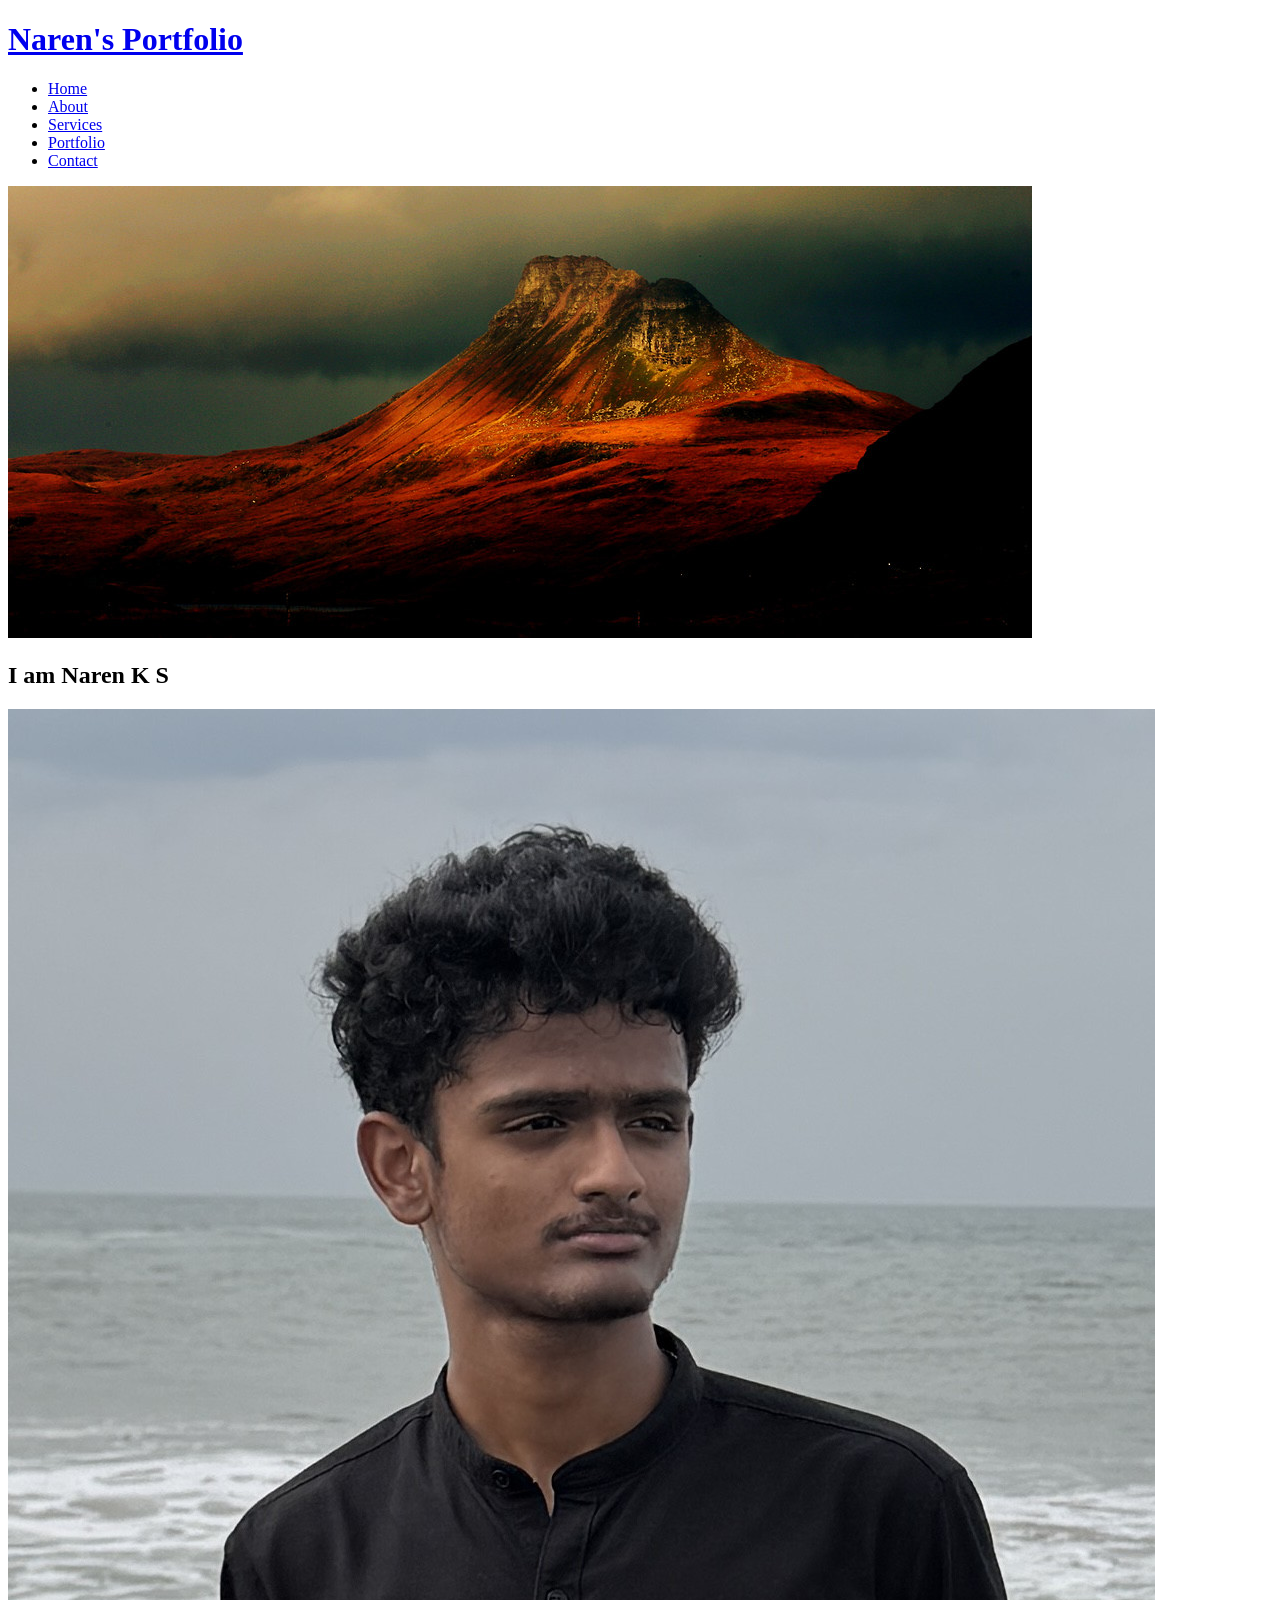
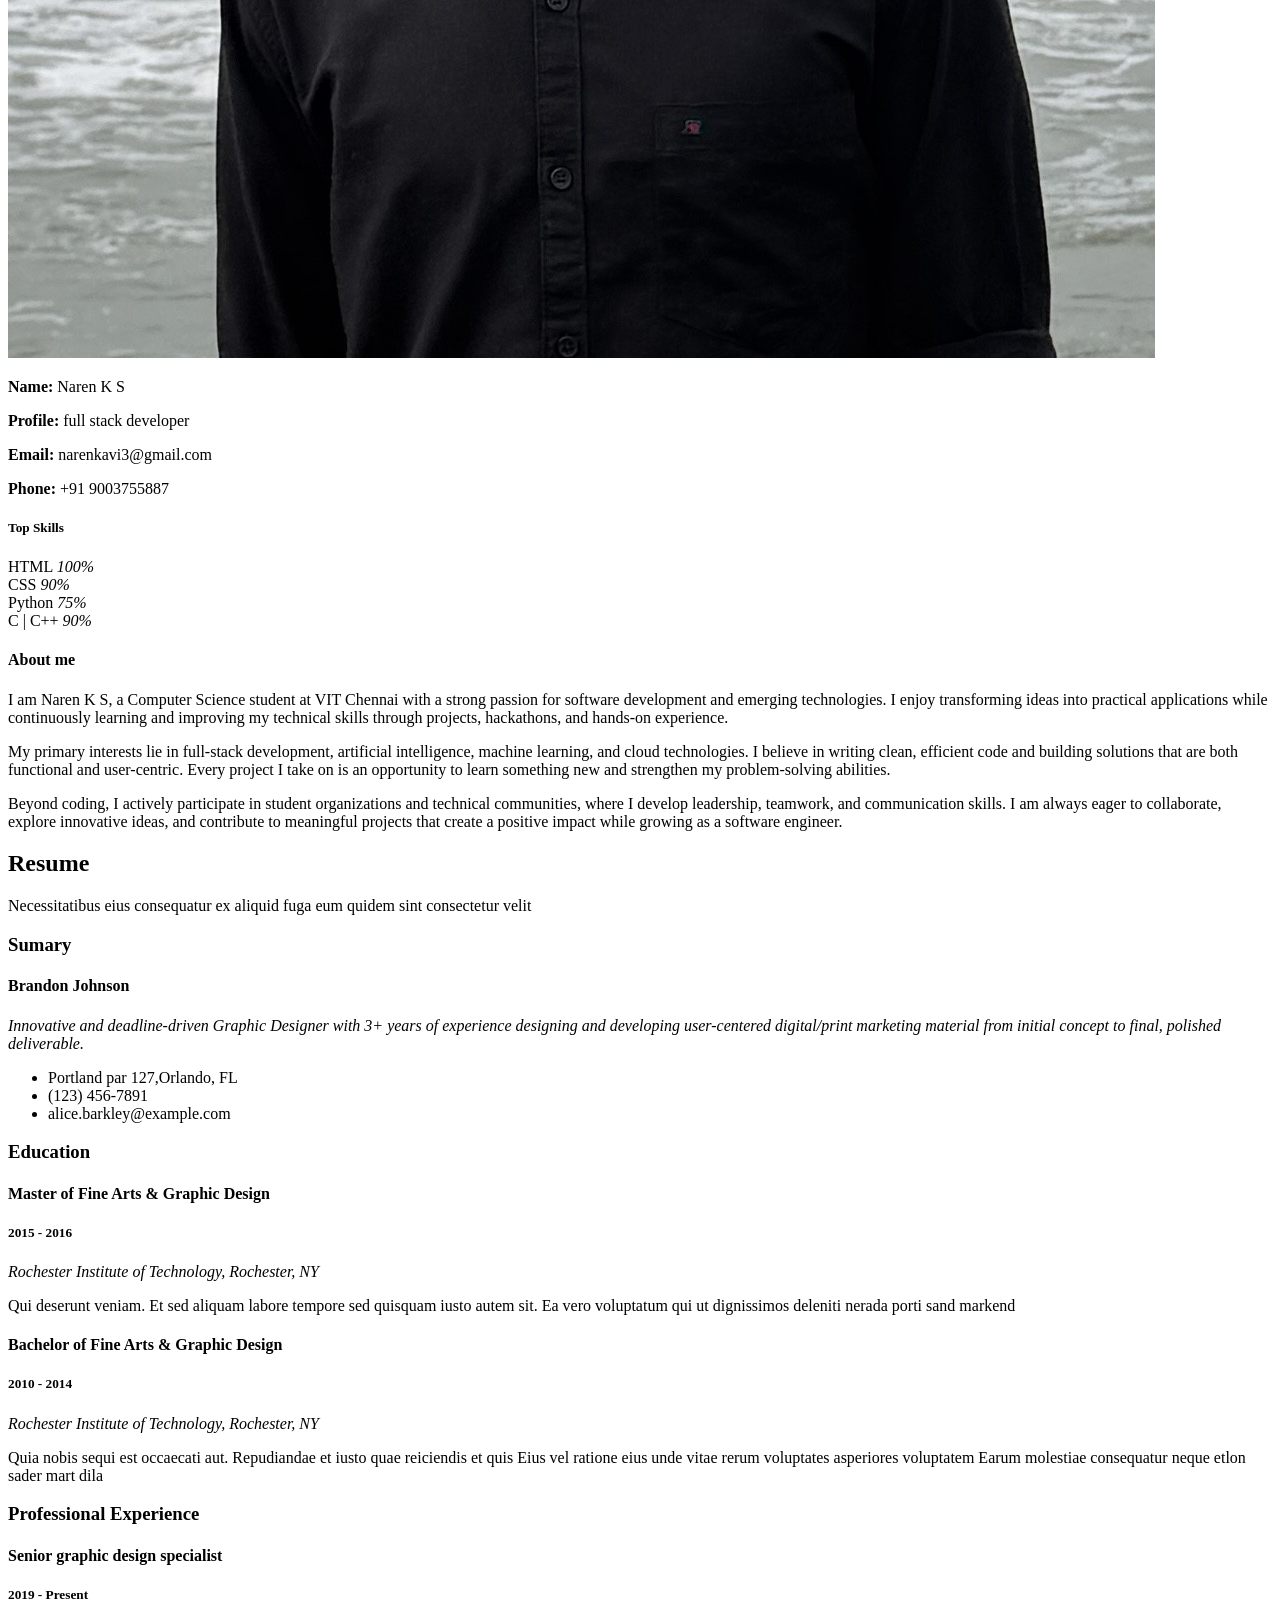
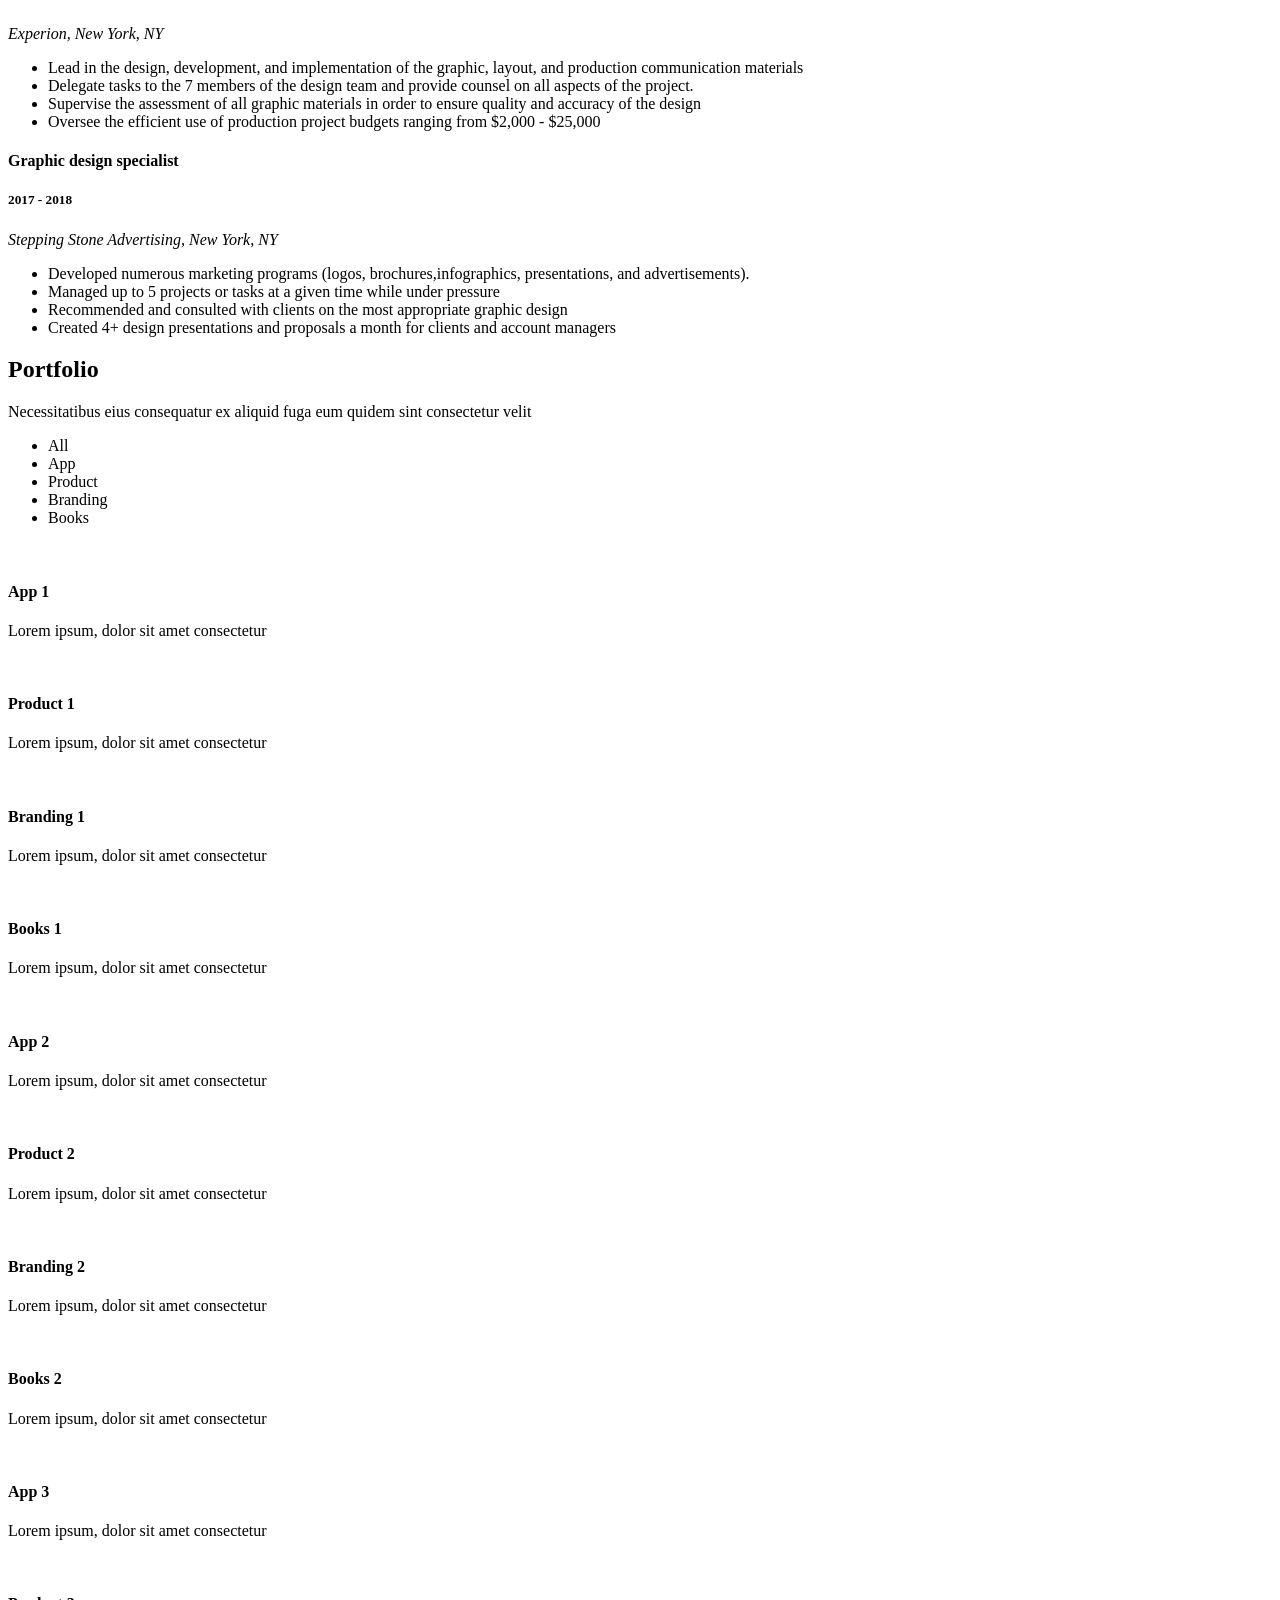
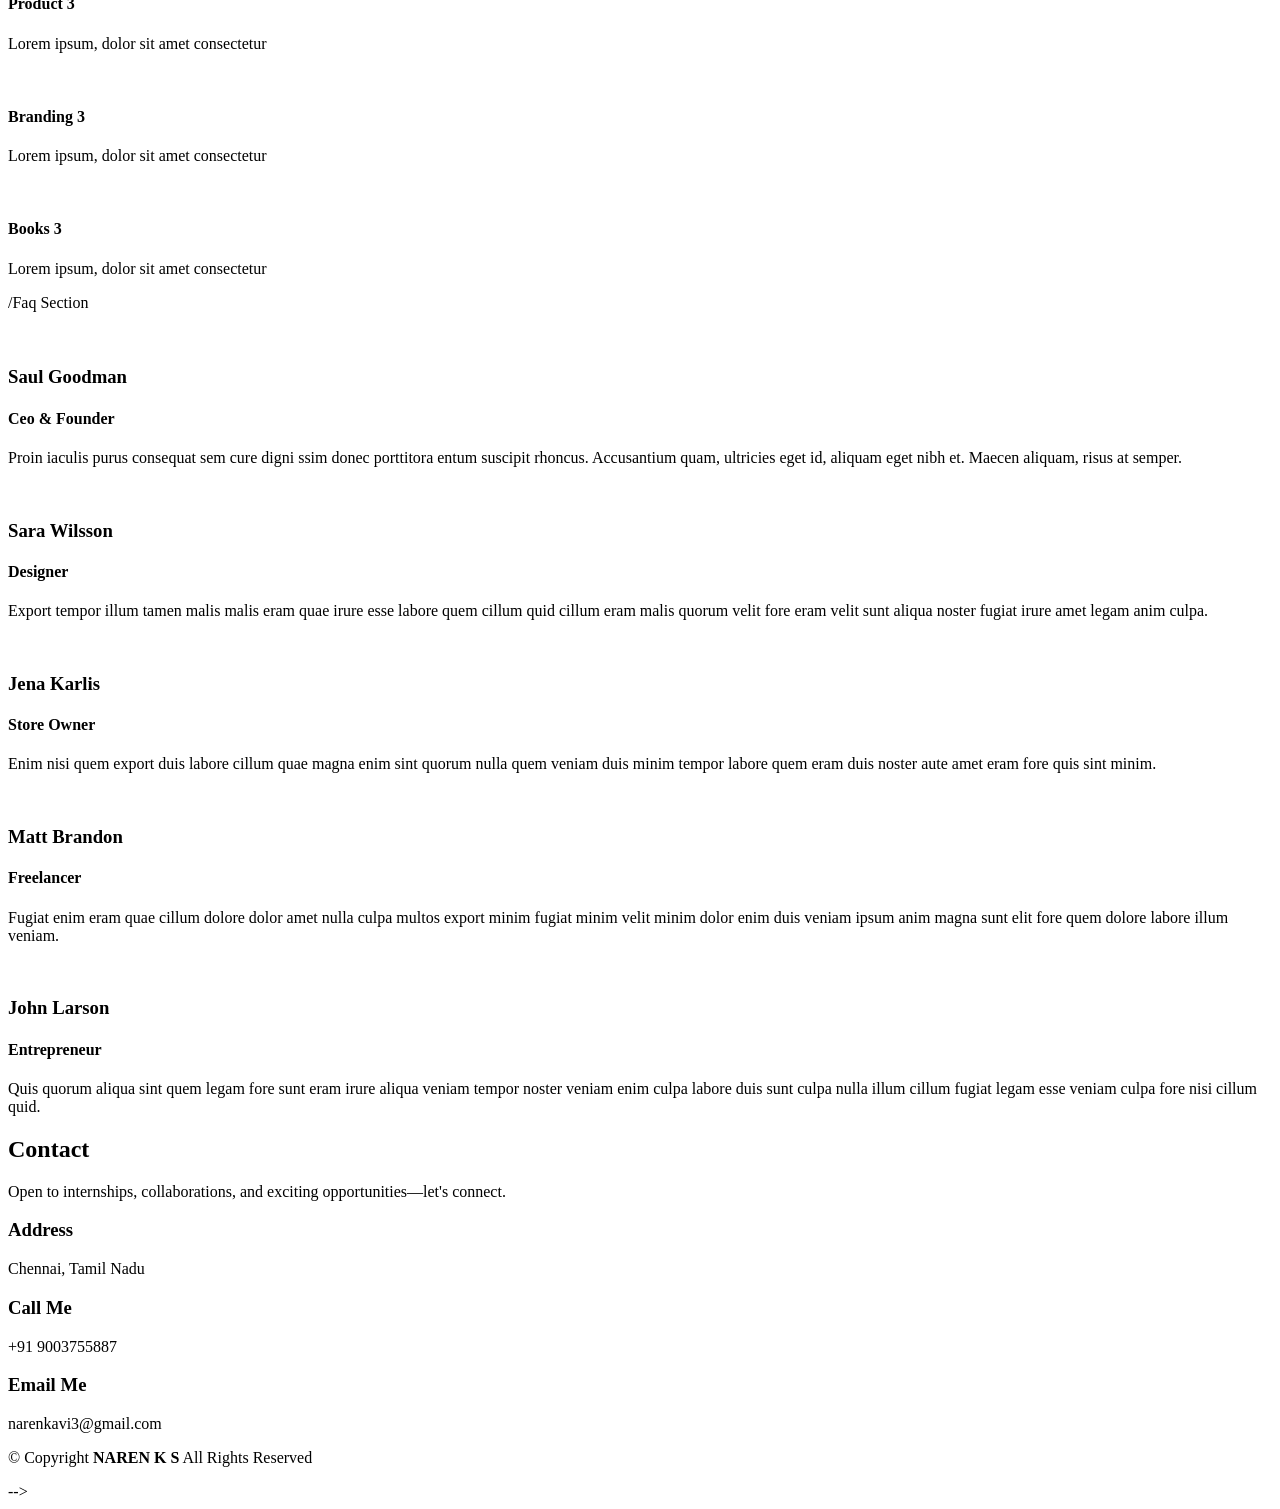
==== index.html @ 62acbcb3 "Update portfolio website" ====
<!DOCTYPE html>
<html lang="en">

<head>
  <meta charset="utf-8">
  <meta content="width=device-width, initial-scale=1.0" name="viewport">
  <title>Naren's Portfolio Website</title>
  <meta name="description" content="">
  <meta name="keywords" content="">

  <!-- Favicons -->
  <link href="assets/img/favicon.png" rel="icon">
  <link href="assets/img/apple-touch-icon.png" rel="apple-touch-icon">

  <!-- Fonts -->
  <link href="https://fonts.googleapis.com" rel="preconnect">
  <link href="https://fonts.gstatic.com" rel="preconnect" crossorigin>
  <link href="https://fonts.googleapis.com/css2?family=Roboto:ital,wght@0,100;0,300;0,400;0,500;0,700;0,900;1,100;1,300;1,400;1,500;1,700;1,900&family=Poppins:ital,wght@0,100;0,200;0,300;0,400;0,500;0,600;0,700;0,800;0,900;1,100;1,200;1,300;1,400;1,500;1,600;1,700;1,800;1,900&family=Raleway:ital,wght@0,100;0,200;0,300;0,400;0,500;0,600;0,700;0,800;0,900;1,100;1,200;1,300;1,400;1,500;1,600;1,700;1,800;1,900&display=swap" rel="stylesheet">

  <!-- Vendor CSS Files -->
  <link href="assets/vendor/bootstrap/css/bootstrap.min.css" rel="stylesheet">
  <link href="assets/vendor/bootstrap-icons/bootstrap-icons.css" rel="stylesheet">
  <link href="assets/vendor/aos/aos.css" rel="stylesheet">
  <link href="assets/vendor/glightbox/css/glightbox.min.css" rel="stylesheet">
  <link href="assets/vendor/swiper/swiper-bundle.min.css" rel="stylesheet">

  <!-- Main CSS File -->
  <link href="assets/css/main.css" rel="stylesheet">

</head>

<body class="index-page">

  <header id="header" class="header d-flex align-items-center sticky-top">
    <div class="container-fluid container-xl position-relative d-flex align-items-center justify-content-between">

      <a href="index.html" class="logo d-flex align-items-center">
        <!-- Uncomment the line below if you also wish to use an image logo -->
        <!-- <img src="assets/img/logo.png" alt=""> -->
        <h1 class="sitename">Naren's Portfolio</h1>
      </a>

      <nav id="navmenu" class="navmenu">
        <ul>
          <li><a href="#hero" class="active">Home<br></a></li>
          <li><a href="#about">About</a></li>
          <li><a href="#services">Services</a></li>
          <li><a href="#portfolio">Portfolio</a></li>
          <!-- <li class="dropdown"><a href="#"><span>Dropdown</span> <i class="bi bi-chevron-down toggle-dropdown"></i></a>
            <ul>
              <li><a href="#">Dropdown 1</a></li>
              <li class="dropdown"><a href="#"><span>Deep Dropdown</span> <i class="bi bi-chevron-down toggle-dropdown"></i></a>
                <ul>
                  <li><a href="#">Deep Dropdown 1</a></li>
                  <li><a href="#">Deep Dropdown 2</a></li>
                  <li><a href="#">Deep Dropdown 3</a></li>
                  <li><a href="#">Deep Dropdown 4</a></li>
                  <li><a href="#">Deep Dropdown 5</a></li>
                </ul>
              </li>
              <li><a href="#">Dropdown 2</a></li>
              <li><a href="#">Dropdown 3</a></li>
              <li><a href="#">Dropdown 4</a></li>
            </ul>
          </li> -->
          <li><a href="#contact">Contact</a></li>
        </ul>
        <i class="mobile-nav-toggle d-xl-none bi bi-list"></i>
      </nav>

    </div>
  </header>

  <main class="main">

    <!-- Hero Section -->
    <section id="hero" class="hero section dark-background">

      <img src="assets/img/mountains.jpg" alt="" data-aos="fade-in">

      <div class="container d-flex flex-column align-items-center justify-content-center text-center" data-aos="fade-up" data-aos-delay="100">
        <h2>I am Naren K S</h2>
        <p><span class="typed" data-typed-items="Front End Developer, Vibe Coding,Student"></span></p>
      </div>

    </section><!-- /Hero Section -->

    <!-- About Section -->
    <section id="about" class="about section">

      <div class="container" data-aos="fade-up" data-aos-delay="100">

        <div class="row gy-4">
          <div class="col-md-6">

            <div class="row justify-content-between gy-4">
              <div class="col-lg-5">
                <img src="assets/img/naren.jpeg" class="img-fluid" alt="">
              </div>
              <div class="col-lg-7 about-info">
                <p><strong>Name: </strong> <span>Naren K S</span></p>
                <p><strong>Profile: </strong> <span>full stack developer</span></p>
                <p><strong>Email: </strong> <span>narenkavi3@gmail.com</span></p>
                <p><strong>Phone: </strong> <span>+91 9003755887</span></p>
              </div>
            </div>

            <div class="skills-content skills-animation">

              <h5>Top Skills</h5>

              <div class="progress">
                <span class="skill"><span>HTML</span> <i class="val">100%</i></span>
                <div class="progress-bar-wrap">
                  <div class="progress-bar" role="progressbar" aria-valuenow="100" aria-valuemin="0" aria-valuemax="100"></div>
                </div>
              </div><!-- End Skills Item -->

              <div class="progress">
                <span class="skill"><span>CSS</span> <i class="val">90%</i></span>
                <div class="progress-bar-wrap">
                  <div class="progress-bar" role="progressbar" aria-valuenow="90" aria-valuemin="0" aria-valuemax="100"></div>
                </div>
              </div><!-- End Skills Item -->

              <div class="progress">
                <span class="skill"><span>Python</span> <i class="val">75%</i></span>
                <div class="progress-bar-wrap">
                  <div class="progress-bar" role="progressbar" aria-valuenow="75" aria-valuemin="0" aria-valuemax="100"></div>
                </div>
              </div><!-- End Skills Item -->

              <div class="progress">
                <span class="skill"><span>C | C++</span> <i class="val">90%</i></span>
                <div class="progress-bar-wrap">
                  <div class="progress-bar" role="progressbar" aria-valuenow="90" aria-valuemin="0" aria-valuemax="100"></div>
                </div>
              </div><!-- End Skills Item -->

            </div>
          </div>

          <div class="col-md-6">
            <div class="about-me">
              <h4>About me</h4>
              <p>
                I am Naren K S, a Computer Science student at VIT Chennai with a strong passion for software development
                and emerging technologies. I enjoy transforming ideas into practical applications while continuously
                learning and improving my technical skills through projects, hackathons, and hands-on experience.
              </p>
              <p>
                My primary interests lie in full-stack development, artificial intelligence, machine learning, and cloud
                technologies. I believe in writing clean, efficient code and building solutions that are both functional
                and user-centric. Every project I take on is an opportunity to learn something new and strengthen my
                problem-solving abilities.
              </p>
              <p>
                Beyond coding, I actively participate in student organizations and technical communities, where I develop
                leadership, teamwork, and communication skills. I am always eager to collaborate, explore innovative ideas,
                and contribute to meaningful projects that create a positive impact while growing as a software engineer.
              </p>
            </div>
          </div>
        </div>

      </div>

    </section><!-- /About Section -->

    <!-- Resume Section -->
    <section id="resume" class="resume section">

      <!-- Section Title -->
      <div class="container section-title" data-aos="fade-up">
        <h2>Resume</h2>
        <p>Necessitatibus eius consequatur ex aliquid fuga eum quidem sint consectetur velit</p>
      </div><!-- End Section Title -->

      <div class="container">

        <div class="row">

          <div class="col-lg-6" data-aos="fade-up" data-aos-delay="100">
            <h3 class="resume-title">Sumary</h3>

            <div class="resume-item pb-0">
              <h4>Brandon Johnson</h4>
              <p><em>Innovative and deadline-driven Graphic Designer with 3+ years of experience designing and developing user-centered digital/print marketing material from initial concept to final, polished deliverable.</em></p>
              <ul>
                <li>Portland par 127,Orlando, FL</li>
                <li>(123) 456-7891</li>
                <li>alice.barkley@example.com</li>
              </ul>
            </div><!-- Edn Resume Item -->

            <h3 class="resume-title">Education</h3>
            <div class="resume-item">
              <h4>Master of Fine Arts &amp; Graphic Design</h4>
              <h5>2015 - 2016</h5>
              <p><em>Rochester Institute of Technology, Rochester, NY</em></p>
              <p>Qui deserunt veniam. Et sed aliquam labore tempore sed quisquam iusto autem sit. Ea vero voluptatum qui ut dignissimos deleniti nerada porti sand markend</p>
            </div><!-- Edn Resume Item -->

            <div class="resume-item">
              <h4>Bachelor of Fine Arts &amp; Graphic Design</h4>
              <h5>2010 - 2014</h5>
              <p><em>Rochester Institute of Technology, Rochester, NY</em></p>
              <p>Quia nobis sequi est occaecati aut. Repudiandae et iusto quae reiciendis et quis Eius vel ratione eius unde vitae rerum voluptates asperiores voluptatem Earum molestiae consequatur neque etlon sader mart dila</p>
            </div><!-- Edn Resume Item -->

          </div>

          <div class="col-lg-6" data-aos="fade-up" data-aos-delay="200">
            <h3 class="resume-title">Professional Experience</h3>
            <div class="resume-item">
              <h4>Senior graphic design specialist</h4>
              <h5>2019 - Present</h5>
              <p><em>Experion, New York, NY </em></p>
              <ul>
                <li>Lead in the design, development, and implementation of the graphic, layout, and production communication materials</li>
                <li>Delegate tasks to the 7 members of the design team and provide counsel on all aspects of the project. </li>
                <li>Supervise the assessment of all graphic materials in order to ensure quality and accuracy of the design</li>
                <li>Oversee the efficient use of production project budgets ranging from $2,000 - $25,000</li>
              </ul>
            </div><!-- Edn Resume Item -->

            <div class="resume-item">
              <h4>Graphic design specialist</h4>
              <h5>2017 - 2018</h5>
              <p><em>Stepping Stone Advertising, New York, NY</em></p>
              <ul>
                <li>Developed numerous marketing programs (logos, brochures,infographics, presentations, and advertisements).</li>
                <li>Managed up to 5 projects or tasks at a given time while under pressure</li>
                <li>Recommended and consulted with clients on the most appropriate graphic design</li>
                <li>Created 4+ design presentations and proposals a month for clients and account managers</li>
              </ul>
            </div><!-- Edn Resume Item -->

          </div>

        </div>

      </div>

    </section><!-- /Resume Section -->

    <!-- Services Section -->
    <!--
<section id="services" class="services section">

      <div class="container section-title" data-aos="fade-up">
        <h2>Services</h2>
        <p>Necessitatibus eius consequatur ex aliquid fuga eum quidem sint consectetur velit</p>
      </div>

      <div class="container">

        <div class="row gy-4">

          <div class="col-lg-4 col-md-6" data-aos="fade-up" data-aos-delay="100">
            <div class="service-item position-relative">
              <div class="icon">
                <i class="bi bi-activity"></i>
              </div>
              <a href="#" class="stretched-link">
                <h3>Nesciunt Mete</h3>
              </a>
              <p>Provident nihil minus qui consequatur non omnis maiores. Eos accusantium minus dolores iure perferendis tempore et consequatur.</p>
            </div>
          </div>

          <div class="col-lg-4 col-md-6" data-aos="fade-up" data-aos-delay="200">
            <div class="service-item position-relative">
              <div class="icon">
                <i class="bi bi-broadcast"></i>
              </div>
              <a href="#" class="stretched-link">
                <h3>Eosle Commodi</h3>
              </a>
              <p>Ut autem aut autem non a. Sint sint sit facilis nam iusto sint. Libero corrupti neque eum hic non ut nesciunt dolorem.</p>
            </div>
          </div>

          <div class="col-lg-4 col-md-6" data-aos="fade-up" data-aos-delay="300">
            <div class="service-item position-relative">
              <div class="icon">
                <i class="bi bi-easel"></i>
              </div>
              <a href="#" class="stretched-link">
                <h3>Ledo Markt</h3>
              </a>
              <p>Ut excepturi voluptatem nisi sed. Quidem fuga consequatur. Minus ea aut. Vel qui id voluptas adipisci eos earum corrupti.</p>
            </div>
          </div>

          <div class="col-lg-4 col-md-6" data-aos="fade-up" data-aos-delay="400">
            <div class="service-item position-relative">
              <div class="icon">
                <i class="bi bi-bounding-box-circles"></i>
              </div>
              <a href="#" class="stretched-link">
                <h3>Asperiores Commodit</h3>
              </a>
              <p>Non et temporibus minus omnis sed dolor esse consequatur. Cupiditate sed error ea fuga sit provident adipisci neque.</p>
              <a href="#" class="stretched-link"></a>
            </div>
          </div>

          <div class="col-lg-4 col-md-6" data-aos="fade-up" data-aos-delay="500">
            <div class="service-item position-relative">
              <div class="icon">
                <i class="bi bi-calendar4-week"></i>
              </div>
              <a href="#" class="stretched-link">
                <h3>Velit Doloremque</h3>
              </a>
              <p>Cumque et suscipit saepe. Est maiores autem enim facilis ut aut ipsam corporis aut. Sed animi at autem alias eius labore.</p>
              <a href="#" class="stretched-link"></a>
            </div>
          </div>

          <div class="col-lg-4 col-md-6" data-aos="fade-up" data-aos-delay="600">
            <div class="service-item position-relative">
              <div class="icon">
                <i class="bi bi-chat-square-text"></i>
              </div>
              <a href="#" class="stretched-link">
                <h3>Dolori Architecto</h3>
              </a>
              <p>Hic molestias ea quibusdam eos. Fugiat enim doloremque aut neque non et debitis iure. Corrupti recusandae ducimus enim.</p>
              <a href="#" class="stretched-link"></a>
            </div>
          </div>

        </div>

      </div>

    </section>

    <section id="stats" class="stats section accent-background">

      <img src="assets/img/stats-bg.jpg" alt="" data-aos="fade-in">

      <div class="container position-relative" data-aos="fade-up" data-aos-delay="100">

        <div class="row gy-4">

          <div class="col-lg-3 col-md-6">
            <div class="stats-item text-center w-100 h-100">
              <span data-purecounter-start="0" data-purecounter-end="232" data-purecounter-duration="0" class="purecounter">232</span>
              <p>Clients</p>
            </div>
          </div>

          <div class="col-lg-3 col-md-6">
            <div class="stats-item text-center w-100 h-100">
              <span data-purecounter-start="0" data-purecounter-end="521" data-purecounter-duration="0" class="purecounter">521</span>
              <p>Projects</p>
            </div>
          </div>

          <div class="col-lg-3 col-md-6">
            <div class="stats-item text-center w-100 h-100">
              <span data-purecounter-start="0" data-purecounter-end="1453" data-purecounter-duration="0" class="purecounter">1453</span>
              <p>Hours Of Support</p>
            </div>
          </div>

          <div class="col-lg-3 col-md-6">
            <div class="stats-item text-center w-100 h-100">
              <span data-purecounter-start="0" data-purecounter-end="32" data-purecounter-duration="0" class="purecounter">32</span>
              <p>Awards</p>
            </div>
          </div>

        </div>

      </div>

    </section>
-->
    <!-- /Stats Section -->

    <!-- Portfolio Section -->
    <section id="portfolio" class="portfolio section">

      <!-- Section Title -->
      <div class="container section-title" data-aos="fade-up">
        <h2>Portfolio</h2>
        <p>Necessitatibus eius consequatur ex aliquid fuga eum quidem sint consectetur velit</p>
      </div><!-- End Section Title -->

      <div class="container">

        <div class="isotope-layout" data-default-filter="*" data-layout="masonry" data-sort="original-order">

          <ul class="portfolio-filters isotope-filters" data-aos="fade-up" data-aos-delay="100">
            <li data-filter="*" class="filter-active">All</li>
            <li data-filter=".filter-app">App</li>
            <li data-filter=".filter-product">Product</li>
            <li data-filter=".filter-branding">Branding</li>
            <li data-filter=".filter-books">Books</li>
          </ul><!-- End Portfolio Filters -->

          <div class="row gy-4 isotope-container" data-aos="fade-up" data-aos-delay="200">

            <div class="col-lg-4 col-md-6 portfolio-item isotope-item filter-app">
              <img src="assets/img/portfolio/app-1.jpg" class="img-fluid" alt="">
              <div class="portfolio-info">
                <h4>App 1</h4>
                <p>Lorem ipsum, dolor sit amet consectetur</p>
                <a href="assets/img/portfolio/app-1.jpg" title="App 1" data-gallery="portfolio-gallery-app" class="glightbox preview-link"><i class="bi bi-zoom-in"></i></a>
                <a href="portfolio-details.html" title="More Details" class="details-link"><i class="bi bi-link-45deg"></i></a>
              </div>
            </div><!-- End Portfolio Item -->

            <div class="col-lg-4 col-md-6 portfolio-item isotope-item filter-product">
              <img src="assets/img/portfolio/product-1.jpg" class="img-fluid" alt="">
              <div class="portfolio-info">
                <h4>Product 1</h4>
                <p>Lorem ipsum, dolor sit amet consectetur</p>
                <a href="assets/img/portfolio/product-1.jpg" title="Product 1" data-gallery="portfolio-gallery-product" class="glightbox preview-link"><i class="bi bi-zoom-in"></i></a>
                <a href="portfolio-details.html" title="More Details" class="details-link"><i class="bi bi-link-45deg"></i></a>
              </div>
            </div><!-- End Portfolio Item -->

            <div class="col-lg-4 col-md-6 portfolio-item isotope-item filter-branding">
              <img src="assets/img/portfolio/branding-1.jpg" class="img-fluid" alt="">
              <div class="portfolio-info">
                <h4>Branding 1</h4>
                <p>Lorem ipsum, dolor sit amet consectetur</p>
                <a href="assets/img/portfolio/branding-1.jpg" title="Branding 1" data-gallery="portfolio-gallery-branding" class="glightbox preview-link"><i class="bi bi-zoom-in"></i></a>
                <a href="portfolio-details.html" title="More Details" class="details-link"><i class="bi bi-link-45deg"></i></a>
              </div>
            </div><!-- End Portfolio Item -->

            <div class="col-lg-4 col-md-6 portfolio-item isotope-item filter-books">
              <img src="assets/img/portfolio/books-1.jpg" class="img-fluid" alt="">
              <div class="portfolio-info">
                <h4>Books 1</h4>
                <p>Lorem ipsum, dolor sit amet consectetur</p>
                <a href="assets/img/portfolio/books-1.jpg" title="Branding 1" data-gallery="portfolio-gallery-book" class="glightbox preview-link"><i class="bi bi-zoom-in"></i></a>
                <a href="portfolio-details.html" title="More Details" class="details-link"><i class="bi bi-link-45deg"></i></a>
              </div>
            </div><!-- End Portfolio Item -->

            <div class="col-lg-4 col-md-6 portfolio-item isotope-item filter-app">
              <img src="assets/img/portfolio/app-2.jpg" class="img-fluid" alt="">
              <div class="portfolio-info">
                <h4>App 2</h4>
                <p>Lorem ipsum, dolor sit amet consectetur</p>
                <a href="assets/img/portfolio/app-2.jpg" title="App 2" data-gallery="portfolio-gallery-app" class="glightbox preview-link"><i class="bi bi-zoom-in"></i></a>
                <a href="portfolio-details.html" title="More Details" class="details-link"><i class="bi bi-link-45deg"></i></a>
              </div>
            </div><!-- End Portfolio Item -->

            <div class="col-lg-4 col-md-6 portfolio-item isotope-item filter-product">
              <img src="assets/img/portfolio/product-2.jpg" class="img-fluid" alt="">
              <div class="portfolio-info">
                <h4>Product 2</h4>
                <p>Lorem ipsum, dolor sit amet consectetur</p>
                <a href="assets/img/portfolio/product-2.jpg" title="Product 2" data-gallery="portfolio-gallery-product" class="glightbox preview-link"><i class="bi bi-zoom-in"></i></a>
                <a href="portfolio-details.html" title="More Details" class="details-link"><i class="bi bi-link-45deg"></i></a>
              </div>
            </div><!-- End Portfolio Item -->

            <div class="col-lg-4 col-md-6 portfolio-item isotope-item filter-branding">
              <img src="assets/img/portfolio/branding-2.jpg" class="img-fluid" alt="">
              <div class="portfolio-info">
                <h4>Branding 2</h4>
                <p>Lorem ipsum, dolor sit amet consectetur</p>
                <a href="assets/img/portfolio/branding-2.jpg" title="Branding 2" data-gallery="portfolio-gallery-branding" class="glightbox preview-link"><i class="bi bi-zoom-in"></i></a>
                <a href="portfolio-details.html" title="More Details" class="details-link"><i class="bi bi-link-45deg"></i></a>
              </div>
            </div><!-- End Portfolio Item -->

            <div class="col-lg-4 col-md-6 portfolio-item isotope-item filter-books">
              <img src="assets/img/portfolio/books-2.jpg" class="img-fluid" alt="">
              <div class="portfolio-info">
                <h4>Books 2</h4>
                <p>Lorem ipsum, dolor sit amet consectetur</p>
                <a href="assets/img/portfolio/books-2.jpg" title="Branding 2" data-gallery="portfolio-gallery-book" class="glightbox preview-link"><i class="bi bi-zoom-in"></i></a>
                <a href="portfolio-details.html" title="More Details" class="details-link"><i class="bi bi-link-45deg"></i></a>
              </div>
            </div><!-- End Portfolio Item -->

            <div class="col-lg-4 col-md-6 portfolio-item isotope-item filter-app">
              <img src="assets/img/portfolio/app-3.jpg" class="img-fluid" alt="">
              <div class="portfolio-info">
                <h4>App 3</h4>
                <p>Lorem ipsum, dolor sit amet consectetur</p>
                <a href="assets/img/portfolio/app-3.jpg" title="App 3" data-gallery="portfolio-gallery-app" class="glightbox preview-link"><i class="bi bi-zoom-in"></i></a>
                <a href="portfolio-details.html" title="More Details" class="details-link"><i class="bi bi-link-45deg"></i></a>
              </div>
            </div><!-- End Portfolio Item -->

            <div class="col-lg-4 col-md-6 portfolio-item isotope-item filter-product">
              <img src="assets/img/portfolio/product-3.jpg" class="img-fluid" alt="">
              <div class="portfolio-info">
                <h4>Product 3</h4>
                <p>Lorem ipsum, dolor sit amet consectetur</p>
                <a href="assets/img/portfolio/product-3.jpg" title="Product 3" data-gallery="portfolio-gallery-product" class="glightbox preview-link"><i class="bi bi-zoom-in"></i></a>
                <a href="portfolio-details.html" title="More Details" class="details-link"><i class="bi bi-link-45deg"></i></a>
              </div>
            </div><!-- End Portfolio Item -->

            <div class="col-lg-4 col-md-6 portfolio-item isotope-item filter-branding">
              <img src="assets/img/portfolio/branding-3.jpg" class="img-fluid" alt="">
              <div class="portfolio-info">
                <h4>Branding 3</h4>
                <p>Lorem ipsum, dolor sit amet consectetur</p>
                <a href="assets/img/portfolio/branding-3.jpg" title="Branding 2" data-gallery="portfolio-gallery-branding" class="glightbox preview-link"><i class="bi bi-zoom-in"></i></a>
                <a href="portfolio-details.html" title="More Details" class="details-link"><i class="bi bi-link-45deg"></i></a>
              </div>
            </div><!-- End Portfolio Item -->

            <div class="col-lg-4 col-md-6 portfolio-item isotope-item filter-books">
              <img src="assets/img/portfolio/books-3.jpg" class="img-fluid" alt="">
              <div class="portfolio-info">
                <h4>Books 3</h4>
                <p>Lorem ipsum, dolor sit amet consectetur</p>
                <a href="assets/img/portfolio/books-3.jpg" title="Branding 3" data-gallery="portfolio-gallery-book" class="glightbox preview-link"><i class="bi bi-zoom-in"></i></a>
                <a href="portfolio-details.html" title="More Details" class="details-link"><i class="bi bi-link-45deg"></i></a>
              </div>
            </div><!-- End Portfolio Item -->

          </div><!-- End Portfolio Container -->

        </div>

      </div>

    </section><!-- /Portfolio Section -->

    <!--
<section id="pricing" class="pricing section">

  <div class="container section-title" data-aos="fade-up">
    <h2>Pricing</h2>
    <p>Necessitatibus eius consequatur ex aliquid fuga eum quidem sint consectetur velit</p>
  </div>

  <div class="container" data-aos="fade-up" data-aos-delay="100">

    <div class="row gy-4 gx-lg-5">

      <div class="col-lg-6">
        <div class="pricing-item d-flex justify-content-between">
          <h3>Portrait Photography</h3>
          <h4>$160.00</h4>
        </div>
      </div>

      <div class="col-lg-6">
        <div class="pricing-item d-flex justify-content-between">
          <h3>Fashion Photography</h3>
          <h4>$300.00</h4>
        </div>
      </div>

      <div class="col-lg-6">
        <div class="pricing-item d-flex justify-content-between">
          <h3>Sports Photography</h3>
          <h4>$200.00</h4>
        </div>
      </div>

      <div class="col-lg-6">
        <div class="pricing-item d-flex justify-content-between">
          <h3>Still Life Photography</h3>
          <h4>$120.00</h4>
        </div>
      </div>

      <div class="col-lg-6">
        <div class="pricing-item d-flex justify-content-between">
          <h3>Wedding Photography</h3>
          <h4>$500.00</h4>
        </div>
      </div>

      <div class="col-lg-6">
        <div class="pricing-item d-flex justify-content-between">
          <h3>Photojournalism</h3>
          <h4>$200.00</h4>
        </div>
      </div>

    </div>

  </div>

</section>
-->

    <!-- Faq Section -->
    <!--
<section id="faq" class="faq section">

  <div class="container">

    <div class="row gy-4">

      <div class="col-lg-4" data-aos="fade-up" data-aos-delay="100">
        <div class="content px-xl-5">
          <h3><span>Frequently Asked </span><strong>Questions</strong></h3>
          <p>
            Lorem ipsum dolor sit amet, consectetur adipiscing elit, sed do eiusmod tempor incididunt ut labore et dolore magna aliqua. Duis aute irure dolor in reprehenderit
          </p>
        </div>
      </div>

      <div class="col-lg-8" data-aos="fade-up" data-aos-delay="200">

        <div class="faq-container">
          <div class="faq-item faq-active">
            <h3><span class="num">1.</span> <span>Non consectetur a erat nam at lectus urna duis?</span></h3>
            <div class="faq-content">
              <p>Feugiat pretium nibh ipsum consequat. Tempus iaculis urna id volutpat lacus laoreet non curabitur gravida. Venenatis lectus magna fringilla urna porttitor rhoncus dolor purus non.</p>
            </div>
            <i class="faq-toggle bi bi-chevron-right"></i>
          </div>

          <div class="faq-item">
            <h3><span class="num">2.</span> <span>Feugiat scelerisque varius morbi enim nunc faucibus a pellentesque?</span></h3>
            <div class="faq-content">
              <p>Dolor sit amet consectetur adipiscing elit pellentesque habitant morbi. Id interdum velit laoreet id donec ultrices. Fringilla phasellus faucibus scelerisque eleifend donec pretium. Est pellentesque elit ullamcorper dignissim. Mauris ultrices eros in cursus turpis massa tincidunt dui.</p>
            </div>
            <i class="faq-toggle bi bi-chevron-right"></i>
          </div>

          <div class="faq-item">
            <h3><span class="num">3.</span> <span>Dolor sit amet consectetur adipiscing elit pellentesque?</span></h3>
            <div class="faq-content">
              <p>Eleifend mi in nulla posuere sollicitudin aliquam ultrices sagittis orci. Faucibus pulvinar elementum integer enim. Sem nulla pharetra diam sit amet nisl suscipit. Rutrum tellus pellentesque eu tincidunt. Lectus urna duis convallis convallis tellus. Urna molestie at elementum eu facilisis sed odio morbi quis</p>
            </div>
            <i class="faq-toggle bi bi-chevron-right"></i>
          </div>

          <div class="faq-item">
            <h3><span class="num">4.</span> <span>Ac odio tempor orci dapibus. Aliquam eleifend mi in nulla?</span></h3>
            <div class="faq-content">
              <p>Dolor sit amet consectetur adipiscing elit pellentesque habitant morbi. Id interdum velit laoreet id donec ultrices. Fringilla phasellus faucibus scelerisque eleifend donec pretium. Est pellentesque elit ullamcorper dignissim. Mauris ultrices eros in cursus turpis massa tincidunt dui.</p>
            </div>
            <i class="faq-toggle bi bi-chevron-right"></i>
          </div>

          <div class="faq-item">
            <h3><span class="num">5.</span> <span>Tempus quam pellentesque nec nam aliquam sem et tortor consequat?</span></h3>
            <div class="faq-content">
              <p>Molestie a iaculis at erat pellentesque adipiscing commodo. Dignissim suspendisse in est ante in. Nunc vel risus commodo viverra maecenas accumsan. Sit amet nisl suscipit adipiscing bibendum est. Purus gravida quis blandit turpis cursus in</p>
            </div>
            <i class="faq-toggle bi bi-chevron-right"></i>
          </div>

        </div>

      </div>
    </div>

  </div>
      </section>-->/Faq Section

    <!-- Testimonials Section -->
    <section id="testimonials" class="testimonials section accent-background">

      <img src="assets/img/testimonials-bg.jpg" class="testimonials-bg" alt="">

      <div class="container" data-aos="fade-up" data-aos-delay="100">

        <div class="swiper init-swiper">
          <script type="application/json" class="swiper-config">
            {
              "loop": true,
              "speed": 600,
              "autoplay": {
                "delay": 5000
              },
              "slidesPerView": "auto",
              "pagination": {
                "el": ".swiper-pagination",
                "type": "bullets",
                "clickable": true
              }
            }
          </script>
          <div class="swiper-wrapper">

            <div class="swiper-slide">
              <div class="testimonial-item">
                <img src="assets/img/testimonials/testimonials-1.jpg" class="testimonial-img" alt="">
                <h3>Saul Goodman</h3>
                <h4>Ceo &amp; Founder</h4>
                <div class="stars">
                  <i class="bi bi-star-fill"></i><i class="bi bi-star-fill"></i><i class="bi bi-star-fill"></i><i class="bi bi-star-fill"></i><i class="bi bi-star-fill"></i>
                </div>
                <p>
                  <i class="bi bi-quote quote-icon-left"></i>
                  <span>Proin iaculis purus consequat sem cure digni ssim donec porttitora entum suscipit rhoncus. Accusantium quam, ultricies eget id, aliquam eget nibh et. Maecen aliquam, risus at semper.</span>
                  <i class="bi bi-quote quote-icon-right"></i>
                </p>
              </div>
            </div><!-- End testimonial item -->

            <div class="swiper-slide">
              <div class="testimonial-item">
                <img src="assets/img/testimonials/testimonials-2.jpg" class="testimonial-img" alt="">
                <h3>Sara Wilsson</h3>
                <h4>Designer</h4>
                <div class="stars">
                  <i class="bi bi-star-fill"></i><i class="bi bi-star-fill"></i><i class="bi bi-star-fill"></i><i class="bi bi-star-fill"></i><i class="bi bi-star-fill"></i>
                </div>
                <p>
                  <i class="bi bi-quote quote-icon-left"></i>
                  <span>Export tempor illum tamen malis malis eram quae irure esse labore quem cillum quid cillum eram malis quorum velit fore eram velit sunt aliqua noster fugiat irure amet legam anim culpa.</span>
                  <i class="bi bi-quote quote-icon-right"></i>
                </p>
              </div>
            </div><!-- End testimonial item -->

            <div class="swiper-slide">
              <div class="testimonial-item">
                <img src="assets/img/testimonials/testimonials-3.jpg" class="testimonial-img" alt="">
                <h3>Jena Karlis</h3>
                <h4>Store Owner</h4>
                <div class="stars">
                  <i class="bi bi-star-fill"></i><i class="bi bi-star-fill"></i><i class="bi bi-star-fill"></i><i class="bi bi-star-fill"></i><i class="bi bi-star-fill"></i>
                </div>
                <p>
                  <i class="bi bi-quote quote-icon-left"></i>
                  <span>Enim nisi quem export duis labore cillum quae magna enim sint quorum nulla quem veniam duis minim tempor labore quem eram duis noster aute amet eram fore quis sint minim.</span>
                  <i class="bi bi-quote quote-icon-right"></i>
                </p>
              </div>
            </div><!-- End testimonial item -->

            <div class="swiper-slide">
              <div class="testimonial-item">
                <img src="assets/img/testimonials/testimonials-4.jpg" class="testimonial-img" alt="">
                <h3>Matt Brandon</h3>
                <h4>Freelancer</h4>
                <div class="stars">
                  <i class="bi bi-star-fill"></i><i class="bi bi-star-fill"></i><i class="bi bi-star-fill"></i><i class="bi bi-star-fill"></i><i class="bi bi-star-fill"></i>
                </div>
                <p>
                  <i class="bi bi-quote quote-icon-left"></i>
                  <span>Fugiat enim eram quae cillum dolore dolor amet nulla culpa multos export minim fugiat minim velit minim dolor enim duis veniam ipsum anim magna sunt elit fore quem dolore labore illum veniam.</span>
                  <i class="bi bi-quote quote-icon-right"></i>
                </p>
              </div>
            </div><!-- End testimonial item -->

            <div class="swiper-slide">
              <div class="testimonial-item">
                <img src="assets/img/testimonials/testimonials-5.jpg" class="testimonial-img" alt="">
                <h3>John Larson</h3>
                <h4>Entrepreneur</h4>
                <div class="stars">
                  <i class="bi bi-star-fill"></i><i class="bi bi-star-fill"></i><i class="bi bi-star-fill"></i><i class="bi bi-star-fill"></i><i class="bi bi-star-fill"></i>
                </div>
                <p>
                  <i class="bi bi-quote quote-icon-left"></i>
                  <span>Quis quorum aliqua sint quem legam fore sunt eram irure aliqua veniam tempor noster veniam enim culpa labore duis sunt culpa nulla illum cillum fugiat legam esse veniam culpa fore nisi cillum quid.</span>
                  <i class="bi bi-quote quote-icon-right"></i>
                </p>
              </div>
            </div><!-- End testimonial item -->

          </div>
          <div class="swiper-pagination"></div>
        </div>

      </div>

    </section><!-- /Testimonials Section -->

    <!-- Contact Section -->
    <section id="contact" class="contact section">

      <!-- Section Title -->
      <div class="container section-title" data-aos="fade-up">
        <h2>Contact</h2>
        <p>Open to internships, collaborations, and exciting opportunities—let's connect.</p>
      </div><!-- End Section Title -->

      <div class="container" data-aos="fade-up" data-aos-delay="100">

        <div class="info-wrap" data-aos="fade-up" data-aos-delay="200">
          <div class="row gy-5">

            <div class="col-lg-4">
              <div class="info-item d-flex align-items-center">
                <i class="bi bi-geo-alt flex-shrink-0"></i>
                <div>
                  <h3>Address</h3>
                  <p>Chennai, Tamil Nadu</p>
                </div>
              </div>
            </div><!-- End Info Item -->

            <div class="col-lg-4">
              <div class="info-item d-flex align-items-center">
                <i class="bi bi-telephone flex-shrink-0"></i>
                <div>
                  <h3>Call Me</h3>
                  <p>+91 9003755887</p>
                </div>
              </div>
            </div><!-- End Info Item -->

            <div class="col-lg-4">
              <div class="info-item d-flex align-items-center">
                <i class="bi bi-envelope flex-shrink-0"></i>
                <div>
                  <h3>Email Me</h3>
                  <p>narenkavi3@gmail.com</p>
                </div>
              </div>
            </div><!-- End Info Item -->

          </div>
        <!-- </div>

        <form action="forms/contact.php" method="post" class="php-email-form" data-aos="fade-up" data-aos-delay="300">
          <div class="row gy-4">

            <div class="col-md-6">
              <input type="text" name="name" class="form-control" placeholder="Your Name" required="">
            </div>

            <div class="col-md-6 ">
              <input type="email" class="form-control" name="email" placeholder="Your Email" required="">
            </div>

            <div class="col-md-12">
              <input type="text" class="form-control" name="subject" placeholder="Subject" required="">
            </div>

            <div class="col-md-12">
              <textarea class="form-control" name="message" rows="6" placeholder="Message" required=""></textarea>
            </div>

            <div class="col-md-12 text-center">
              <div class="loading">Loading</div>
              <div class="error-message"></div>
              <div class="sent-message">Your message has been sent. Thank you!</div>

              <button type="submit">Send Message</button>
            </div>

          </div>
        </form>End Contact Form -->

      </div>

    </section><!-- /Contact Section -->

  </main>

  <footer id="footer" class="footer accent-background">

    <div class="container">
      <div class="copyright text-center ">
        <p>© <span>Copyright</span> <strong class="px-1 sitename">NAREN K S</strong> <span>All Rights Reserved</span></p>
      </div>
      <div class="social-links d-flex justify-content-center">
        <a href="https://x.com/Naren__ks"><i class="bi bi-twitter-x"></i></a>
        <!-- <a href=""><i class="bi bi-facebook"></i></a> -->
        <!-- <a href=""><i class="bi bi-instagram"></i></a> -->
        <a href="https://www.linkedin.com/in/naren-k-s-3bb09137a/"><i class="bi bi-linkedin"></i></a>
      </div>
      <!-- <div class="credits">
        <!-- All the links in the footer should remain intact. -->
        <!-- You can delete the links only if you've purchased the pro version. -->
        <!-- Licensing information: https://bootstrapmade.com/license/ -->
        <!-- Purchase the pro version with working PHP/AJAX contact form: [buy-url] -->
        <!-- Designed by <a href="https://bootstrapmade.com/">BootstrapMade</a> | <a href="https://bootstrapmade.com/tools/">DevTools</a> -->
      </div> -->
    </div>

  </footer>

  <!-- Scroll Top -->
  <a href="#" id="scroll-top" class="scroll-top d-flex align-items-center justify-content-center"><i class="bi bi-arrow-up-short"></i></a>

  <!-- Preloader -->
  <div id="preloader"></div>

  <!-- Vendor JS Files -->
  <script src="assets/vendor/bootstrap/js/bootstrap.bundle.min.js"></script>
  <script src="assets/vendor/php-email-form/validate.js"></script>
  <script src="assets/vendor/aos/aos.js"></script>
  <script src="assets/vendor/typed.js/typed.umd.js"></script>
  <script src="assets/vendor/waypoints/noframework.waypoints.js"></script>
  <script src="assets/vendor/purecounter/purecounter_vanilla.js"></script>
  <script src="assets/vendor/glightbox/js/glightbox.min.js"></script>
  <script src="assets/vendor/imagesloaded/imagesloaded.pkgd.min.js"></script>
  <script src="assets/vendor/isotope-layout/isotope.pkgd.min.js"></script>
  <script src="assets/vendor/swiper/swiper-bundle.min.js"></script>

  <!-- Main JS File -->
  <script src="assets/js/main.js"></script>

</body>

</html>
---- assets/css/main.css ----
/**
* Template Name: DevFolio
* Template URL: https://bootstrapmade.com/devfolio-bootstrap-portfolio-html-template/
* Updated: Aug 07 2024 with Bootstrap v5.3.3
* Author: BootstrapMade.com
* License: https://bootstrapmade.com/license/
*/

/*--------------------------------------------------------------
# Font & Color Variables
# Help: https://bootstrapmade.com/color-system/
--------------------------------------------------------------*/
/* Fonts */
:root {
  --default-font: "Roboto",  system-ui, -apple-system, "Segoe UI", Roboto, "Helvetica Neue", Arial, "Noto Sans", "Liberation Sans", sans-serif, "Apple Color Emoji", "Segoe UI Emoji", "Segoe UI Symbol", "Noto Color Emoji";
  --heading-font: "Raleway",  sans-serif;
  --nav-font: "Poppins",  sans-serif;
}

/* Global Colors - The following color variables are used throughout the website. Updating them here will change the color scheme of the entire website */
:root { 
  --background-color: #ffffff; /* Background color for the entire website, including individual sections */
  --default-color: #4e4e4e; /* Default color used for the majority of the text content across the entire website */
  --heading-color: #0a090f; /* Color for headings, subheadings and title throughout the website */
  --accent-color: #0078ff; /* Accent color that represents your brand on the website. It's used for buttons, links, and other elements that need to stand out */
  --surface-color: #ffffff; /* The surface color is used as a background of boxed elements within sections, such as cards, icon boxes, or other elements that require a visual separation from the global background. */
  --contrast-color: #ffffff; /* Contrast color for text, ensuring readability against backgrounds of accent, heading, or default colors. */
}

/* Nav Menu Colors - The following color variables are used specifically for the navigation menu. They are separate from the global colors to allow for more customization options */
:root {
  --nav-color: #ffffff;  /* The default color of the main navmenu links */
  --nav-hover-color: #ffffff; /* Applied to main navmenu links when they are hovered over or active */
  --nav-mobile-background-color: #ffffff; /* Used as the background color for mobile navigation menu */
  --nav-dropdown-background-color: #ffffff; /* Used as the background color for dropdown items that appear when hovering over primary navigation items */
  --nav-dropdown-color: #212529; /* Used for navigation links of the dropdown items in the navigation menu. */
  --nav-dropdown-hover-color: #0078ff; /* Similar to --nav-hover-color, this color is applied to dropdown navigation links when they are hovered over. */
}

/* Color Presets - These classes override global colors when applied to any section or element, providing reuse of the sam color scheme. */

.light-background {
  --background-color: #f9f9f9;
  --surface-color: #ffffff;
}

.dark-background {
  --background-color: #060606;
  --default-color: #ffffff;
  --heading-color: #ffffff;
  --surface-color: #252525;
  --contrast-color: #ffffff;
}

.accent-background {
  --background-color: #0078ff;
  --default-color: #ffffff;
  --heading-color: #ffffff;
  --accent-color: #ffffff;
  --surface-color: #3393ff;
  --contrast-color: #ffffff;
}

/* Smooth scroll */
:root {
  scroll-behavior: smooth;
}

/*--------------------------------------------------------------
# General Styling & Shared Classes
--------------------------------------------------------------*/
body {
  color: var(--default-color);
  background-color: var(--background-color);
  font-family: var(--default-font);
}

a {
  color: var(--accent-color);
  text-decoration: none;
  transition: 0.3s;
}

a:hover {
  color: color-mix(in srgb, var(--accent-color), transparent 25%);
  text-decoration: none;
}

h1,
h2,
h3,
h4,
h5,
h6 {
  color: var(--heading-color);
  font-family: var(--heading-font);
}

/* PHP Email Form Messages
------------------------------*/
.php-email-form .error-message {
  display: none;
  background: #df1529;
  color: #ffffff;
  text-align: left;
  padding: 15px;
  margin-bottom: 24px;
  font-weight: 600;
}

.php-email-form .sent-message {
  display: none;
  color: #ffffff;
  background: #059652;
  text-align: center;
  padding: 15px;
  margin-bottom: 24px;
  font-weight: 600;
}

.php-email-form .loading {
  display: none;
  background: var(--surface-color);
  text-align: center;
  padding: 15px;
  margin-bottom: 24px;
}

.php-email-form .loading:before {
  content: "";
  display: inline-block;
  border-radius: 50%;
  width: 24px;
  height: 24px;
  margin: 0 10px -6px 0;
  border: 3px solid var(--accent-color);
  border-top-color: var(--surface-color);
  animation: php-email-form-loading 1s linear infinite;
}

@keyframes php-email-form-loading {
  0% {
    transform: rotate(0deg);
  }

  100% {
    transform: rotate(360deg);
  }
}

/*--------------------------------------------------------------
# Global Header
--------------------------------------------------------------*/
.header {
  --background-color: #000000;
  --default-color: #ffffff;
  --heading-color: #ffffff;
  color: var(--default-color);
  background-color: var(--background-color);
  padding: 20px 0;
  transition: all 0.5s;
  z-index: 997;
}

.header .logo {
  line-height: 1;
}

.header .logo img {
  max-height: 32px;
  margin-right: 8px;
}

.header .logo h1 {
  font-size: 30px;
  margin: 0;
  font-weight: 700;
  color: var(--heading-color);
}

.scrolled .header {
  box-shadow: 0px 0 18px rgba(0, 0, 0, 0.1);
}

/*--------------------------------------------------------------
# Navigation Menu
--------------------------------------------------------------*/
/* Desktop Navigation */
@media (min-width: 1200px) {
  .navmenu {
    padding: 0;
  }

  .navmenu ul {
    margin: 0;
    padding: 0;
    display: flex;
    list-style: none;
    align-items: center;
  }

  .navmenu li {
    position: relative;
  }

  .navmenu>ul>li {
    white-space: nowrap;
    padding: 15px 14px;
  }

  .navmenu>ul>li:last-child {
    padding-right: 0;
  }

  .navmenu a,
  .navmenu a:focus {
    color: var(--nav-color);
    font-size: 15px;
    padding: 0 2px;
    font-family: var(--nav-font);
    font-weight: 400;
    display: flex;
    align-items: center;
    justify-content: space-between;
    white-space: nowrap;
    transition: 0.3s;
    position: relative;
  }

  .navmenu a i,
  .navmenu a:focus i {
    font-size: 12px;
    line-height: 0;
    margin-left: 5px;
    transition: 0.3s;
  }

  .navmenu>ul>li>a:before {
    content: "";
    position: absolute;
    width: 100%;
    height: 2px;
    bottom: -6px;
    left: 0;
    background-color: var(--nav-hover-color);
    visibility: hidden;
    width: 0px;
    transition: all 0.3s ease-in-out 0s;
  }

  .navmenu a:hover:before,
  .navmenu li:hover>a:before,
  .navmenu .active:before {
    visibility: visible;
    width: 100%;
  }

  .navmenu li:hover>a,
  .navmenu .active,
  .navmenu .active:focus {
    color: var(--nav-hover-color);
  }

  .navmenu .dropdown ul {
    margin: 0;
    padding: 10px 0;
    background: var(--nav-dropdown-background-color);
    display: block;
    position: absolute;
    visibility: hidden;
    left: 14px;
    top: 130%;
    opacity: 0;
    transition: 0.3s;
    border-radius: 4px;
    z-index: 99;
    box-shadow: 0px 0px 30px rgba(0, 0, 0, 0.1);
  }

  .navmenu .dropdown ul li {
    min-width: 200px;
  }

  .navmenu .dropdown ul a {
    padding: 10px 20px;
    font-size: 15px;
    text-transform: none;
    color: var(--nav-dropdown-color);
  }

  .navmenu .dropdown ul a i {
    font-size: 12px;
  }

  .navmenu .dropdown ul a:hover,
  .navmenu .dropdown ul .active:hover,
  .navmenu .dropdown ul li:hover>a {
    color: var(--nav-dropdown-hover-color);
  }

  .navmenu .dropdown:hover>ul {
    opacity: 1;
    top: 100%;
    visibility: visible;
  }

  .navmenu .dropdown .dropdown ul {
    top: 0;
    left: -90%;
    visibility: hidden;
  }

  .navmenu .dropdown .dropdown:hover>ul {
    opacity: 1;
    top: 0;
    left: -100%;
    visibility: visible;
  }
}

/* Mobile Navigation */
@media (max-width: 1199px) {
  .mobile-nav-toggle {
    color: var(--nav-color);
    font-size: 28px;
    line-height: 0;
    margin-right: 10px;
    cursor: pointer;
    transition: color 0.3s;
  }

  .navmenu {
    padding: 0;
    z-index: 9997;
  }

  .navmenu ul {
    display: none;
    list-style: none;
    position: absolute;
    inset: 60px 20px 20px 20px;
    padding: 10px 0;
    margin: 0;
    border-radius: 6px;
    background-color: var(--nav-mobile-background-color);
    border: 1px solid color-mix(in srgb, var(--default-color), transparent 90%);
    box-shadow: none;
    overflow-y: auto;
    transition: 0.3s;
    z-index: 9998;
  }

  .navmenu a,
  .navmenu a:focus {
    color: var(--nav-dropdown-color);
    padding: 10px 20px;
    font-family: var(--nav-font);
    font-size: 17px;
    font-weight: 500;
    display: flex;
    align-items: center;
    justify-content: space-between;
    white-space: nowrap;
    transition: 0.3s;
  }

  .navmenu a i,
  .navmenu a:focus i {
    font-size: 12px;
    line-height: 0;
    margin-left: 5px;
    width: 30px;
    height: 30px;
    display: flex;
    align-items: center;
    justify-content: center;
    border-radius: 50%;
    transition: 0.3s;
    background-color: color-mix(in srgb, var(--accent-color), transparent 90%);
  }

  .navmenu a i:hover,
  .navmenu a:focus i:hover {
    background-color: var(--accent-color);
    color: var(--contrast-color);
  }

  .navmenu a:hover,
  .navmenu .active,
  .navmenu .active:focus {
    color: var(--nav-dropdown-hover-color);
  }

  .navmenu .active i,
  .navmenu .active:focus i {
    background-color: var(--accent-color);
    color: var(--contrast-color);
    transform: rotate(180deg);
  }

  .navmenu .dropdown ul {
    position: static;
    display: none;
    z-index: 99;
    padding: 10px 0;
    margin: 10px 20px;
    background-color: var(--nav-dropdown-background-color);
    transition: all 0.5s ease-in-out;
  }

  .navmenu .dropdown ul ul {
    background-color: rgba(33, 37, 41, 0.1);
  }

  .navmenu .dropdown>.dropdown-active {
    display: block;
    background-color: rgba(33, 37, 41, 0.03);
  }

  .mobile-nav-active {
    overflow: hidden;
  }

  .mobile-nav-active .mobile-nav-toggle {
    color: #fff;
    position: absolute;
    font-size: 32px;
    top: 15px;
    right: 15px;
    margin-right: 0;
    z-index: 9999;
  }

  .mobile-nav-active .navmenu {
    position: fixed;
    overflow: hidden;
    inset: 0;
    background: rgba(33, 37, 41, 0.8);
    transition: 0.3s;
  }

  .mobile-nav-active .navmenu>ul {
    display: block;
  }
}

/*--------------------------------------------------------------
# Global Footer
--------------------------------------------------------------*/
.footer {
  color: var(--default-color);
  background-color: var(--background-color);
  font-size: 14px;
  padding: 40px 0;
  position: relative;
}

.footer .copyright p {
  margin-bottom: 0;
}

.footer .social-links {
  margin-top: 20px;
}

.footer .social-links a {
  display: flex;
  align-items: center;
  justify-content: center;
  width: 40px;
  height: 40px;
  border-radius: 50%;
  border: 1px solid color-mix(in srgb, var(--default-color), transparent 30%);
  font-size: 16px;
  color: color-mix(in srgb, var(--default-color), transparent 40%);
  margin: 0 5px;
  transition: 0.3s;
}

.footer .social-links a:hover {
  color: var(--default-color);
  border-color: var(--default-color);
}

.footer .credits {
  margin-top: 10px;
  font-size: 13px;
  text-align: center;
}

.footer .credits a {
  color: color-mix(in srgb, var(--default-color), transparent 30%);
}

/*--------------------------------------------------------------
# Preloader
--------------------------------------------------------------*/
#preloader {
  position: fixed;
  inset: 0;
  z-index: 999999;
  overflow: hidden;
  background: var(--background-color);
  transition: all 0.6s ease-out;
}

#preloader:before {
  content: "";
  position: fixed;
  top: calc(50% - 30px);
  left: calc(50% - 30px);
  border: 6px solid #ffffff;
  border-color: var(--accent-color) transparent var(--accent-color) transparent;
  border-radius: 50%;
  width: 60px;
  height: 60px;
  animation: animate-preloader 1.5s linear infinite;
}

@keyframes animate-preloader {
  0% {
    transform: rotate(0deg);
  }

  100% {
    transform: rotate(360deg);
  }
}

/*--------------------------------------------------------------
# Scroll Top Button
--------------------------------------------------------------*/
.scroll-top {
  position: fixed;
  visibility: hidden;
  opacity: 0;
  right: 15px;
  bottom: -15px;
  z-index: 99999;
  background-color: var(--accent-color);
  width: 44px;
  height: 44px;
  border-radius: 50px;
  transition: all 0.4s;
}

.scroll-top i {
  font-size: 24px;
  color: var(--contrast-color);
  line-height: 0;
}

.scroll-top:hover {
  background-color: color-mix(in srgb, var(--accent-color), transparent 20%);
  color: var(--contrast-color);
}

.scroll-top.active {
  visibility: visible;
  opacity: 1;
  bottom: 15px;
}

/*--------------------------------------------------------------
# Disable aos animation delay on mobile devices
--------------------------------------------------------------*/
@media screen and (max-width: 768px) {
  [data-aos-delay] {
    transition-delay: 0 !important;
  }
}

/*--------------------------------------------------------------
# Global Page Titles & Breadcrumbs
--------------------------------------------------------------*/
.page-title {
  --background-color: color-mix(in srgb, var(--default-color), transparent 96%);
  color: var(--default-color);
  background-color: var(--background-color);
  padding: 25px 0;
  position: relative;
}

.page-title h1 {
  font-size: 24px;
  font-weight: 700;
}

.page-title .breadcrumbs ol {
  display: flex;
  flex-wrap: wrap;
  list-style: none;
  padding: 0;
  margin: 0;
  font-size: 14px;
  font-weight: 400;
}

.page-title .breadcrumbs ol li+li {
  padding-left: 10px;
}

.page-title .breadcrumbs ol li+li::before {
  content: "/";
  display: inline-block;
  padding-right: 10px;
  color: color-mix(in srgb, var(--default-color), transparent 70%);
}

/*--------------------------------------------------------------
# Global Sections
--------------------------------------------------------------*/
section,
.section {
  color: var(--default-color);
  background-color: var(--background-color);
  padding: 60px 0;
  scroll-margin-top: 92px;
  overflow: clip;
}

@media (max-width: 1199px) {

  section,
  .section {
    scroll-margin-top: 76px;
  }
}

/*--------------------------------------------------------------
# Global Section Titles
--------------------------------------------------------------*/
.section-title {
  text-align: center;
  padding-bottom: 60px;
  position: relative;
}

.section-title h2 {
  font-size: 32px;
  font-weight: 700;
  margin-bottom: 20px;
  padding-bottom: 20px;
  position: relative;
}

.section-title h2:after {
  content: "";
  position: absolute;
  display: block;
  width: 50px;
  height: 3px;
  background: var(--accent-color);
  left: 0;
  right: 0;
  bottom: 0;
  margin: auto;
}

.section-title p {
  margin-bottom: 0;
}

/*--------------------------------------------------------------
# Hero Section
--------------------------------------------------------------*/
.hero {
  width: 100%;
  min-height: calc(100vh - 92px);
  position: relative;
  padding: 60px 0;
  display: flex;
  align-items: center;
  justify-content: center;
}

.hero img {
  position: absolute;
  inset: 0;
  display: block;
  width: 100%;
  height: 100%;
  object-fit: cover;
  z-index: 1;
}

.hero:before {
  content: "";
  background: color-mix(in srgb, var(--background-color), transparent 30%);
  position: absolute;
  inset: 0;
  z-index: 2;
}

.hero .container {
  position: relative;
  z-index: 3;
}

.hero h2 {
  margin: 0;
  font-size: 64px;
  font-weight: 700;
}

.hero p {
  margin: 5px 0 0 0;
  font-size: 36px;
  font-weight: 600;
}

.hero p span {
  letter-spacing: 1px;
}

@media (max-width: 768px) {
  .hero h2 {
    font-size: 32px;
  }

  .hero p {
    font-size: 20px;
  }
}

/*--------------------------------------------------------------
# About Section
--------------------------------------------------------------*/
.about .container {
  background-color: var(--surface-color);
  box-shadow: 0px 2px 15px rgba(0, 0, 0, 0.1);
  padding: 30px;
}

.about .skills-content h5 {
  font-size: 18px;
  font-weight: 700;
  margin: 30px 0 15px 0;
}

.about .progress {
  height: 36px;
  display: block;
  background: none;
  border-radius: 0;
  margin-top: 15px;
}

.about .progress .skill {
  color: var(--default-color);
  padding: 0;
  margin: 0 0 6px 0;
  text-transform: uppercase;
  display: block;
  font-weight: 600;
  font-family: var(--heading-font);
}

.about .progress .skill .val {
  float: right;
  font-style: normal;
}

.about .progress-bar-wrap {
  background: color-mix(in srgb, var(--default-color), transparent 90%);
  height: 10px;
}

.about .progress-bar {
  width: 1px;
  height: 10px;
  transition: 0.9s;
  background-color: var(--accent-color);
}

.about .about-me h4 {
  font-size: 28px;
  position: relative;
  padding-bottom: 10px;
  margin-bottom: 30px;
  font-weight: 700;
}

.about .about-me h4:after {
  content: "";
  position: absolute;
  display: block;
  width: 64px;
  height: 3px;
  background: var(--accent-color);
  left: 0;
  bottom: 0;
  margin: auto;
}

.about .about-me p {
  font-size: 18px;
}

/*--------------------------------------------------------------
# Resume Section
--------------------------------------------------------------*/
.resume .resume-title {
  color: var(--heading-color);
  font-size: 26px;
  font-weight: 700;
  margin-top: 20px;
  margin-bottom: 20px;
}

.resume .resume-item {
  padding: 0 0 20px 20px;
  margin-top: -2px;
  border-left: 2px solid var(--accent-color);
  position: relative;
}

.resume .resume-item h4 {
  line-height: 18px;
  font-size: 18px;
  font-weight: 600;
  text-transform: uppercase;
  color: color-mix(in srgb, var(--default-color), transparent 20%);
  margin-bottom: 10px;
}

.resume .resume-item h5 {
  font-size: 16px;
  padding: 5px 15px;
  display: inline-block;
  font-weight: 600;
  margin-bottom: 10px;
}

.resume .resume-item ul {
  padding-left: 20px;
}

.resume .resume-item ul li {
  padding-bottom: 10px;
}

.resume .resume-item:last-child {
  padding-bottom: 0;
}

.resume .resume-item::before {
  content: "";
  position: absolute;
  width: 16px;
  height: 16px;
  border-radius: 50px;
  left: -9px;
  top: 0;
  background: var(--background-color);
  border: 2px solid var(--accent-color);
}

/*--------------------------------------------------------------
# Services Section
--------------------------------------------------------------*/
.services .service-item {
  background-color: var(--surface-color);
  box-shadow: 0px 5px 90px 0px rgba(0, 0, 0, 0.1);
  padding: 60px 30px;
  transition: all ease-in-out 0.3s;
  border-radius: 18px;
  border-bottom: 5px solid var(--surface-color);
  height: 100%;
}

.services .service-item .icon {
  color: var(--contrast-color);
  background: var(--accent-color);
  margin: 0;
  width: 64px;
  height: 64px;
  border-radius: 50px;
  display: flex;
  align-items: center;
  justify-content: center;
  margin-bottom: 20px;
  font-size: 28px;
  transition: ease-in-out 0.3s;
}

.services .service-item h3 {
  font-weight: 700;
  margin: 10px 0 15px 0;
  font-size: 22px;
  transition: ease-in-out 0.3s;
}

.services .service-item p {
  line-height: 24px;
  font-size: 14px;
  margin-bottom: 0;
}

@media (min-width: 1365px) {
  .services .service-item:hover {
    transform: translateY(-10px);
    border-color: var(--accent-color);
  }

  .services .service-item:hover h3 {
    color: var(--accent-color);
  }
}

/*--------------------------------------------------------------
# Stats Section
--------------------------------------------------------------*/
.stats {
  position: relative;
  padding: 120px 0;
}

.stats img {
  position: absolute;
  inset: 0;
  display: block;
  width: 100%;
  height: 100%;
  object-fit: cover;
  z-index: 1;
}

.stats:before {
  content: "";
  background: color-mix(in srgb, var(--background-color), transparent 40%);
  position: absolute;
  inset: 0;
  z-index: 2;
}

.stats .container {
  position: relative;
  z-index: 3;
}

.stats .stats-item {
  padding: 30px;
  width: 100%;
}

.stats .stats-item span {
  font-size: 48px;
  display: block;
  color: var(--default-color);
  font-weight: 700;
}

.stats .stats-item p {
  padding: 0;
  margin: 0;
  font-family: var(--heading-font);
  font-size: 16px;
  font-weight: 700;
  color: color-mix(in srgb, var(--default-color), transparent 40%);
}

/*--------------------------------------------------------------
# Portfolio Section
--------------------------------------------------------------*/
.portfolio .portfolio-filters {
  padding: 0;
  margin: 0 auto 20px auto;
  list-style: none;
  text-align: center;
}

.portfolio .portfolio-filters li {
  cursor: pointer;
  display: inline-block;
  padding: 0;
  font-size: 16px;
  font-weight: 600;
  margin: 0 10px;
  line-height: 1;
  text-transform: uppercase;
  margin-bottom: 5px;
  transition: all 0.3s ease-in-out;
}

.portfolio .portfolio-filters li:hover,
.portfolio .portfolio-filters li.filter-active {
  color: var(--accent-color);
}

.portfolio .portfolio-filters li:first-child {
  margin-left: 0;
}

.portfolio .portfolio-filters li:last-child {
  margin-right: 0;
}

@media (max-width: 575px) {
  .portfolio .portfolio-filters li {
    font-size: 14px;
    margin: 0 5px;
  }
}

.portfolio .portfolio-item {
  position: relative;
}

.portfolio .portfolio-item .portfolio-info {
  opacity: 0;
  position: absolute;
  left: 30px;
  right: 30px;
  bottom: 0;
  z-index: 3;
  transition: all ease-in-out 0.3s;
  background: color-mix(in srgb, var(--background-color), transparent 10%);
  padding: 15px;
}

.portfolio .portfolio-item .portfolio-info h4 {
  font-size: 18px;
  font-weight: 600;
  padding-right: 50px;
}

.portfolio .portfolio-item .portfolio-info p {
  color: color-mix(in srgb, var(--default-color), transparent 30%);
  font-size: 14px;
  margin-bottom: 0;
  padding-right: 50px;
}

.portfolio .portfolio-item .portfolio-info .preview-link,
.portfolio .portfolio-item .portfolio-info .details-link {
  position: absolute;
  right: 50px;
  font-size: 24px;
  top: calc(50% - 14px);
  color: color-mix(in srgb, var(--default-color), transparent 30%);
  transition: 0.3s;
  line-height: 0;
}

.portfolio .portfolio-item .portfolio-info .preview-link:hover,
.portfolio .portfolio-item .portfolio-info .details-link:hover {
  color: var(--accent-color);
}

.portfolio .portfolio-item .portfolio-info .details-link {
  right: 14px;
  font-size: 28px;
}

.portfolio .portfolio-item:hover .portfolio-info {
  opacity: 1;
  bottom: 20px;
}

/*--------------------------------------------------------------
# Pricing Section
--------------------------------------------------------------*/
.pricing .pricing-item {
  border-bottom: 1px dashed color-mix(in srgb, var(--default-color), transparent 60%);
  width: 100%;
  height: 100%;
  padding: 0 0 15px 0;
}

.pricing .pricing-item h3 {
  margin: 0;
  font-size: 20px;
  font-weight: 600;
}

.pricing .pricing-item h4 {
  margin: 0;
  font-size: 18px;
  color: var(--accent-color);
}

/*--------------------------------------------------------------
# Faq Section
--------------------------------------------------------------*/
.faq .content h3 {
  font-weight: 400;
  font-size: 34px;
}

.faq .content p {
  font-size: 15px;
  color: color-mix(in srgb, var(--default-color), transparent 30%);
}

.faq .faq-container .faq-item {
  background-color: var(--surface-color);
  position: relative;
  padding: 20px;
  margin-bottom: 20px;
  box-shadow: 0px 5px 25px 0px rgba(0, 0, 0, 0.1);
  overflow: hidden;
}

.faq .faq-container .faq-item:last-child {
  margin-bottom: 0;
}

.faq .faq-container .faq-item h3 {
  font-weight: 600;
  font-size: 18px;
  line-height: 24px;
  margin: 0 30px 0 0;
  transition: 0.3s;
  cursor: pointer;
  display: flex;
  align-items: flex-start;
}

.faq .faq-container .faq-item h3 .num {
  color: var(--accent-color);
  padding-right: 5px;
}

.faq .faq-container .faq-item h3:hover {
  color: var(--accent-color);
}

.faq .faq-container .faq-item .faq-content {
  display: grid;
  grid-template-rows: 0fr;
  transition: 0.3s ease-in-out;
  visibility: hidden;
  opacity: 0;
}

.faq .faq-container .faq-item .faq-content p {
  margin-bottom: 0;
  overflow: hidden;
}

.faq .faq-container .faq-item .faq-toggle {
  position: absolute;
  top: 20px;
  right: 20px;
  font-size: 16px;
  line-height: 0;
  transition: 0.3s;
  cursor: pointer;
}

.faq .faq-container .faq-item .faq-toggle:hover {
  color: var(--accent-color);
}

.faq .faq-container .faq-active h3 {
  color: var(--accent-color);
}

.faq .faq-container .faq-active .faq-content {
  grid-template-rows: 1fr;
  visibility: visible;
  opacity: 1;
  padding-top: 10px;
}

.faq .faq-container .faq-active .faq-toggle {
  transform: rotate(90deg);
  color: var(--accent-color);
}

/*--------------------------------------------------------------
# Testimonials Section
--------------------------------------------------------------*/
.testimonials {
  padding: 80px 0;
  position: relative;
}

.testimonials:before {
  content: "";
  background: color-mix(in srgb, var(--background-color), transparent 30%);
  position: absolute;
  inset: 0;
  z-index: 2;
}

.testimonials .testimonials-bg {
  position: absolute;
  inset: 0;
  display: block;
  width: 100%;
  height: 100%;
  object-fit: cover;
  z-index: 1;
}

.testimonials .container {
  position: relative;
  z-index: 3;
}

.testimonials .testimonials-carousel,
.testimonials .testimonials-slider {
  overflow: hidden;
}

.testimonials .testimonial-item {
  text-align: center;
}

.testimonials .testimonial-item .testimonial-img {
  width: 100px;
  border-radius: 50%;
  border: 6px solid color-mix(in srgb, var(--default-color), transparent 85%);
  margin: 0 auto;
}

.testimonials .testimonial-item h3 {
  font-size: 20px;
  font-weight: bold;
  margin: 10px 0 5px 0;
}

.testimonials .testimonial-item h4 {
  font-size: 14px;
  margin: 0 0 15px 0;
  color: color-mix(in srgb, var(--default-color), transparent 40%);
}

.testimonials .testimonial-item .stars {
  margin-bottom: 15px;
}

.testimonials .testimonial-item .stars i {
  color: #ffc107;
  margin: 0 1px;
}

.testimonials .testimonial-item .quote-icon-left,
.testimonials .testimonial-item .quote-icon-right {
  color: color-mix(in srgb, var(--default-color), transparent 40%);
  font-size: 26px;
  line-height: 0;
}

.testimonials .testimonial-item .quote-icon-left {
  display: inline-block;
  left: -5px;
  position: relative;
}

.testimonials .testimonial-item .quote-icon-right {
  display: inline-block;
  right: -5px;
  position: relative;
  top: 10px;
  transform: scale(-1, -1);
}

.testimonials .testimonial-item p {
  font-style: italic;
  margin: 0 auto 15px auto;
}

.testimonials .swiper-wrapper {
  height: auto;
}

.testimonials .swiper-pagination {
  margin-top: 20px;
  position: relative;
}

.testimonials .swiper-pagination .swiper-pagination-bullet {
  width: 12px;
  height: 12px;
  background-color: color-mix(in srgb, var(--default-color), transparent 50%);
  opacity: 0.5;
}

.testimonials .swiper-pagination .swiper-pagination-bullet-active {
  background-color: var(--default-color);
  opacity: 1;
}

@media (min-width: 992px) {
  .testimonials .testimonial-item p {
    width: 80%;
  }
}

/*--------------------------------------------------------------
# Contact Section
--------------------------------------------------------------*/
.contact .info-wrap {
  background-color: var(--surface-color);
  box-shadow: 0px 0px 20px rgba(0, 0, 0, 0.1);
  padding: 30px;
  margin-bottom: 30px;
}

.contact .info-item i {
  font-size: 20px;
  color: var(--accent-color);
  width: 56px;
  height: 56px;
  display: flex;
  justify-content: center;
  align-items: center;
  transition: all 0.3s ease-in-out;
  border-radius: 50%;
  border: 1px solid color-mix(in srgb, var(--accent-color), transparent 40%);
  margin-right: 15px;
}

.contact .info-item h3 {
  font-size: 18px;
  font-weight: 700;
  margin: 0 0 2px 0;
}

.contact .info-item p {
  padding: 0;
  margin-bottom: 0;
  font-size: 14px;
}

.contact .info-item:hover i {
  background: var(--accent-color);
  color: var(--contrast-color);
}

.contact .php-email-form {
  background-color: var(--surface-color);
  box-shadow: 0px 0px 20px rgba(0, 0, 0, 0.1);
  padding: 30px;
}

@media (max-width: 575px) {
  .contact .php-email-form {
    padding: 20px;
  }
}

.contact .php-email-form input[type=text],
.contact .php-email-form input[type=email],
.contact .php-email-form textarea {
  font-size: 14px;
  padding: 10px 15px;
  box-shadow: none;
  border-radius: 0;
  color: var(--default-color);
  background-color: color-mix(in srgb, var(--background-color), transparent 50%);
  border-color: color-mix(in srgb, var(--default-color), transparent 80%);
}

.contact .php-email-form input[type=text]:focus,
.contact .php-email-form input[type=email]:focus,
.contact .php-email-form textarea:focus {
  border-color: var(--accent-color);
}

.contact .php-email-form input[type=text]::placeholder,
.contact .php-email-form input[type=email]::placeholder,
.contact .php-email-form textarea::placeholder {
  color: color-mix(in srgb, var(--default-color), transparent 70%);
}

.contact .php-email-form button[type=submit] {
  color: var(--contrast-color);
  background: var(--accent-color);
  border: 0;
  padding: 10px 30px;
  transition: 0.4s;
  border-radius: 50px;
}

.contact .php-email-form button[type=submit]:hover {
  background: color-mix(in srgb, var(--accent-color), transparent 20%);
}

/*--------------------------------------------------------------
# Portfolio Details Section
--------------------------------------------------------------*/
.portfolio-details .portfolio-details-slider img {
  width: 100%;
}

.portfolio-details .swiper-wrapper {
  height: auto;
}

.portfolio-details .swiper-button-prev,
.portfolio-details .swiper-button-next {
  width: 48px;
  height: 48px;
}

.portfolio-details .swiper-button-prev:after,
.portfolio-details .swiper-button-next:after {
  color: rgba(255, 255, 255, 0.8);
  background-color: rgba(0, 0, 0, 0.15);
  font-size: 24px;
  border-radius: 50%;
  width: 48px;
  height: 48px;
  display: flex;
  align-items: center;
  justify-content: center;
  transition: 0.3s;
}

.portfolio-details .swiper-button-prev:hover:after,
.portfolio-details .swiper-button-next:hover:after {
  background-color: rgba(0, 0, 0, 0.3);
}

@media (max-width: 575px) {

  .portfolio-details .swiper-button-prev,
  .portfolio-details .swiper-button-next {
    display: none;
  }
}

.portfolio-details .swiper-pagination {
  margin-top: 20px;
  position: relative;
}

.portfolio-details .swiper-pagination .swiper-pagination-bullet {
  width: 10px;
  height: 10px;
  background-color: color-mix(in srgb, var(--default-color), transparent 85%);
  opacity: 1;
}

.portfolio-details .swiper-pagination .swiper-pagination-bullet-active {
  background-color: var(--accent-color);
}

.portfolio-details .portfolio-info h3 {
  font-size: 22px;
  font-weight: 700;
  margin-bottom: 20px;
  padding-bottom: 20px;
  position: relative;
}

.portfolio-details .portfolio-info h3:after {
  content: "";
  position: absolute;
  display: block;
  width: 50px;
  height: 3px;
  background: var(--accent-color);
  left: 0;
  bottom: 0;
}

.portfolio-details .portfolio-info ul {
  list-style: none;
  padding: 0;
  font-size: 15px;
}

.portfolio-details .portfolio-info ul li {
  display: flex;
  flex-direction: column;
  padding-bottom: 15px;
}

.portfolio-details .portfolio-info ul strong {
  text-transform: uppercase;
  font-weight: 400;
  color: color-mix(in srgb, var(--default-color), transparent 50%);
  font-size: 14px;
}

.portfolio-details .portfolio-info .btn-visit {
  padding: 8px 40px;
  background: var(--accent-color);
  color: var(--contrast-color);
  border-radius: 50px;
  transition: 0.3s;
}

.portfolio-details .portfolio-info .btn-visit:hover {
  background: color-mix(in srgb, var(--accent-color), transparent 20%);
}

.portfolio-details .portfolio-description h2 {
  font-size: 26px;
  font-weight: 700;
  margin-bottom: 20px;
}

.portfolio-details .portfolio-description p {
  padding: 0;
}

.portfolio-details .portfolio-description .testimonial-item {
  padding: 30px 30px 0 30px;
  position: relative;
  background: color-mix(in srgb, var(--default-color), transparent 97%);
  margin-bottom: 50px;
}

.portfolio-details .portfolio-description .testimonial-item .testimonial-img {
  width: 90px;
  border-radius: 50px;
  border: 6px solid var(--background-color);
  float: left;
  margin: 0 10px 0 0;
}

.portfolio-details .portfolio-description .testimonial-item h3 {
  font-size: 18px;
  font-weight: bold;
  margin: 15px 0 5px 0;
  padding-top: 20px;
}

.portfolio-details .portfolio-description .testimonial-item h4 {
  font-size: 14px;
  color: #6c757d;
  margin: 0;
}

.portfolio-details .portfolio-description .testimonial-item .quote-icon-left,
.portfolio-details .portfolio-description .testimonial-item .quote-icon-right {
  color: color-mix(in srgb, var(--accent-color), transparent 50%);
  font-size: 26px;
  line-height: 0;
}

.portfolio-details .portfolio-description .testimonial-item .quote-icon-left {
  display: inline-block;
  left: -5px;
  position: relative;
}

.portfolio-details .portfolio-description .testimonial-item .quote-icon-right {
  display: inline-block;
  right: -5px;
  position: relative;
  top: 10px;
  transform: scale(-1, -1);
}

.portfolio-details .portfolio-description .testimonial-item p {
  font-style: italic;
  margin: 0 0 15px 0 0 0;
  padding: 0;
}

/*--------------------------------------------------------------
# Service Details Section
--------------------------------------------------------------*/
.service-details .services-list {
  background-color: var(--surface-color);
  padding: 10px 30px;
  border: 1px solid color-mix(in srgb, var(--default-color), transparent 90%);
  margin-bottom: 20px;
}

.service-details .services-list a {
  display: block;
  line-height: 1;
  padding: 8px 0 8px 15px;
  border-left: 3px solid color-mix(in srgb, var(--default-color), transparent 70%);
  margin: 20px 0;
  color: color-mix(in srgb, var(--default-color), transparent 20%);
  transition: 0.3s;
}

.service-details .services-list a.active {
  color: var(--heading-color);
  font-weight: 700;
  border-color: var(--accent-color);
}

.service-details .services-list a:hover {
  border-color: var(--accent-color);
}

.service-details .services-img {
  margin-bottom: 20px;
}

.service-details h3 {
  font-size: 26px;
  font-weight: 700;
}

.service-details h4 {
  font-size: 20px;
  font-weight: 700;
}

.service-details p {
  font-size: 15px;
}

.service-details ul {
  list-style: none;
  padding: 0;
  font-size: 15px;
}

.service-details ul li {
  padding: 5px 0;
  display: flex;
  align-items: center;
}

.service-details ul i {
  font-size: 20px;
  margin-right: 8px;
  color: var(--accent-color);
}

/*--------------------------------------------------------------
# Starter Section Section
--------------------------------------------------------------*/
.starter-section {
  /* Add your styles here */
}
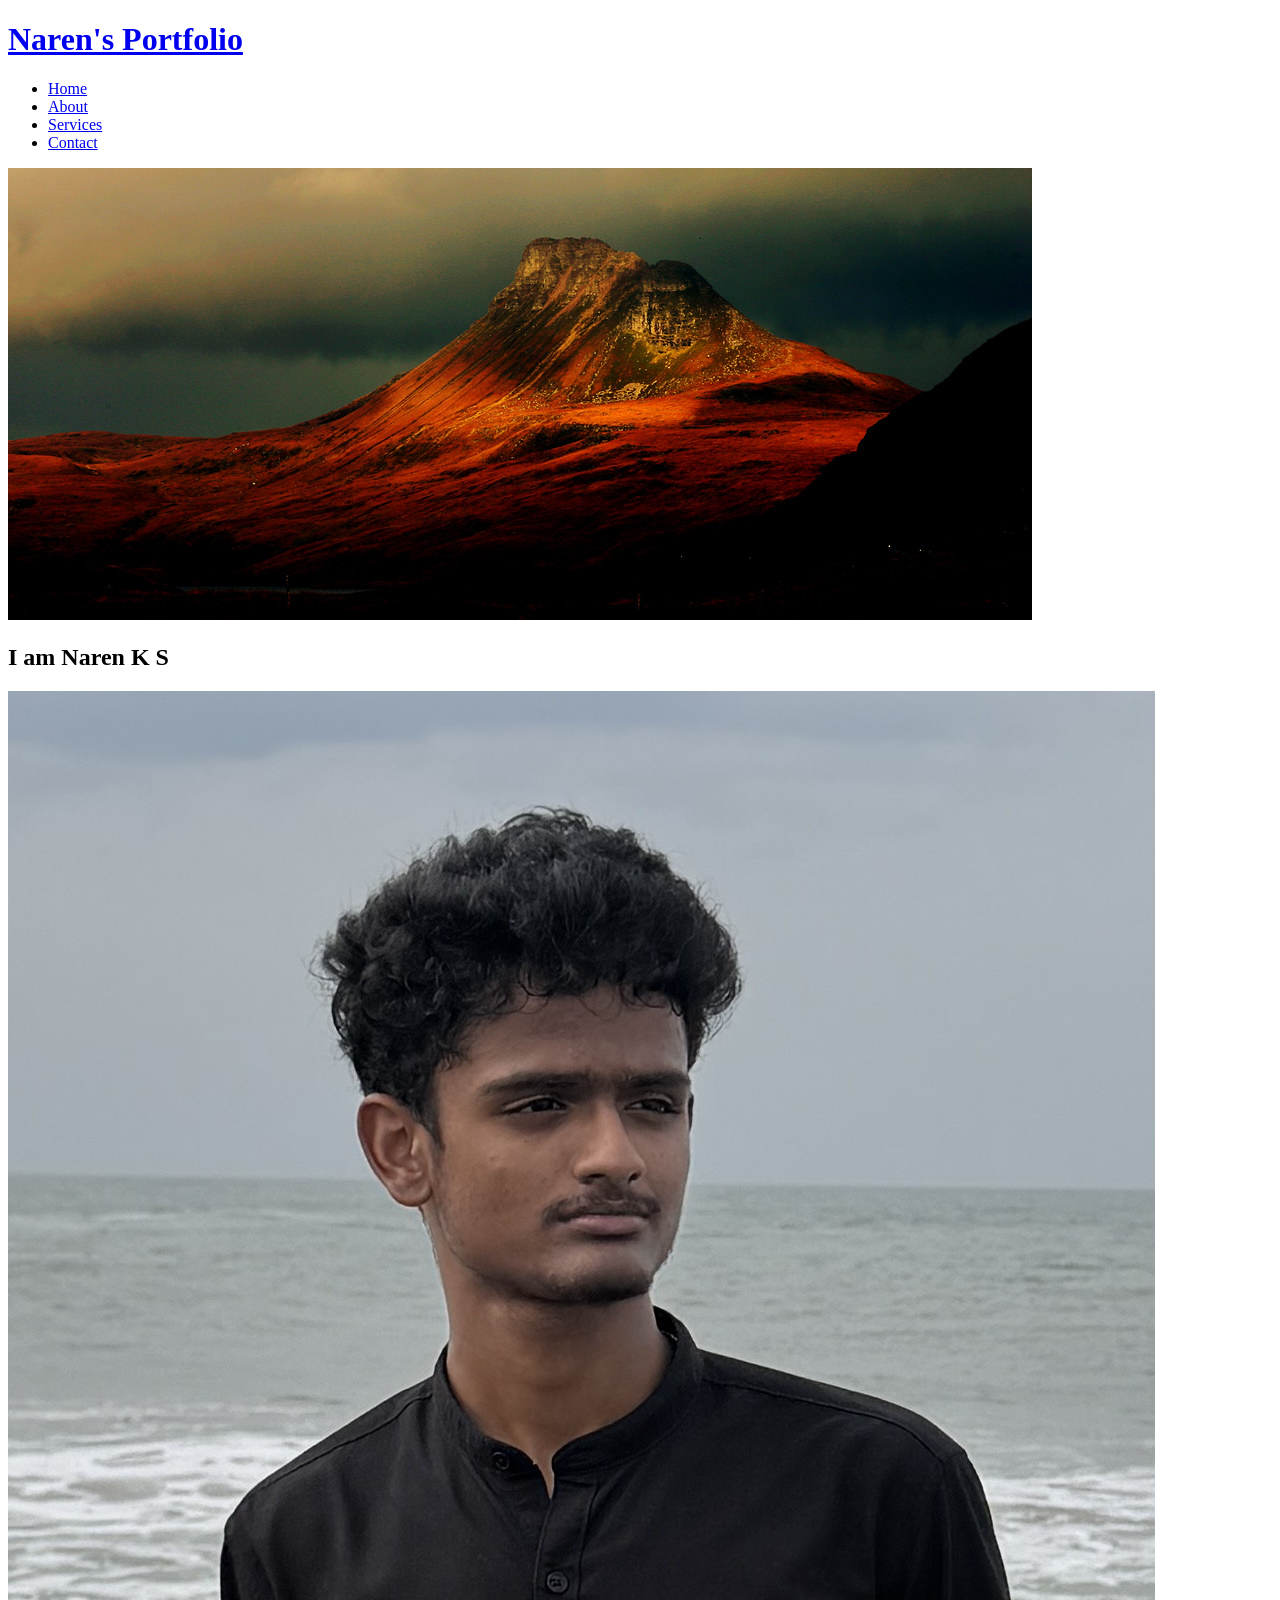
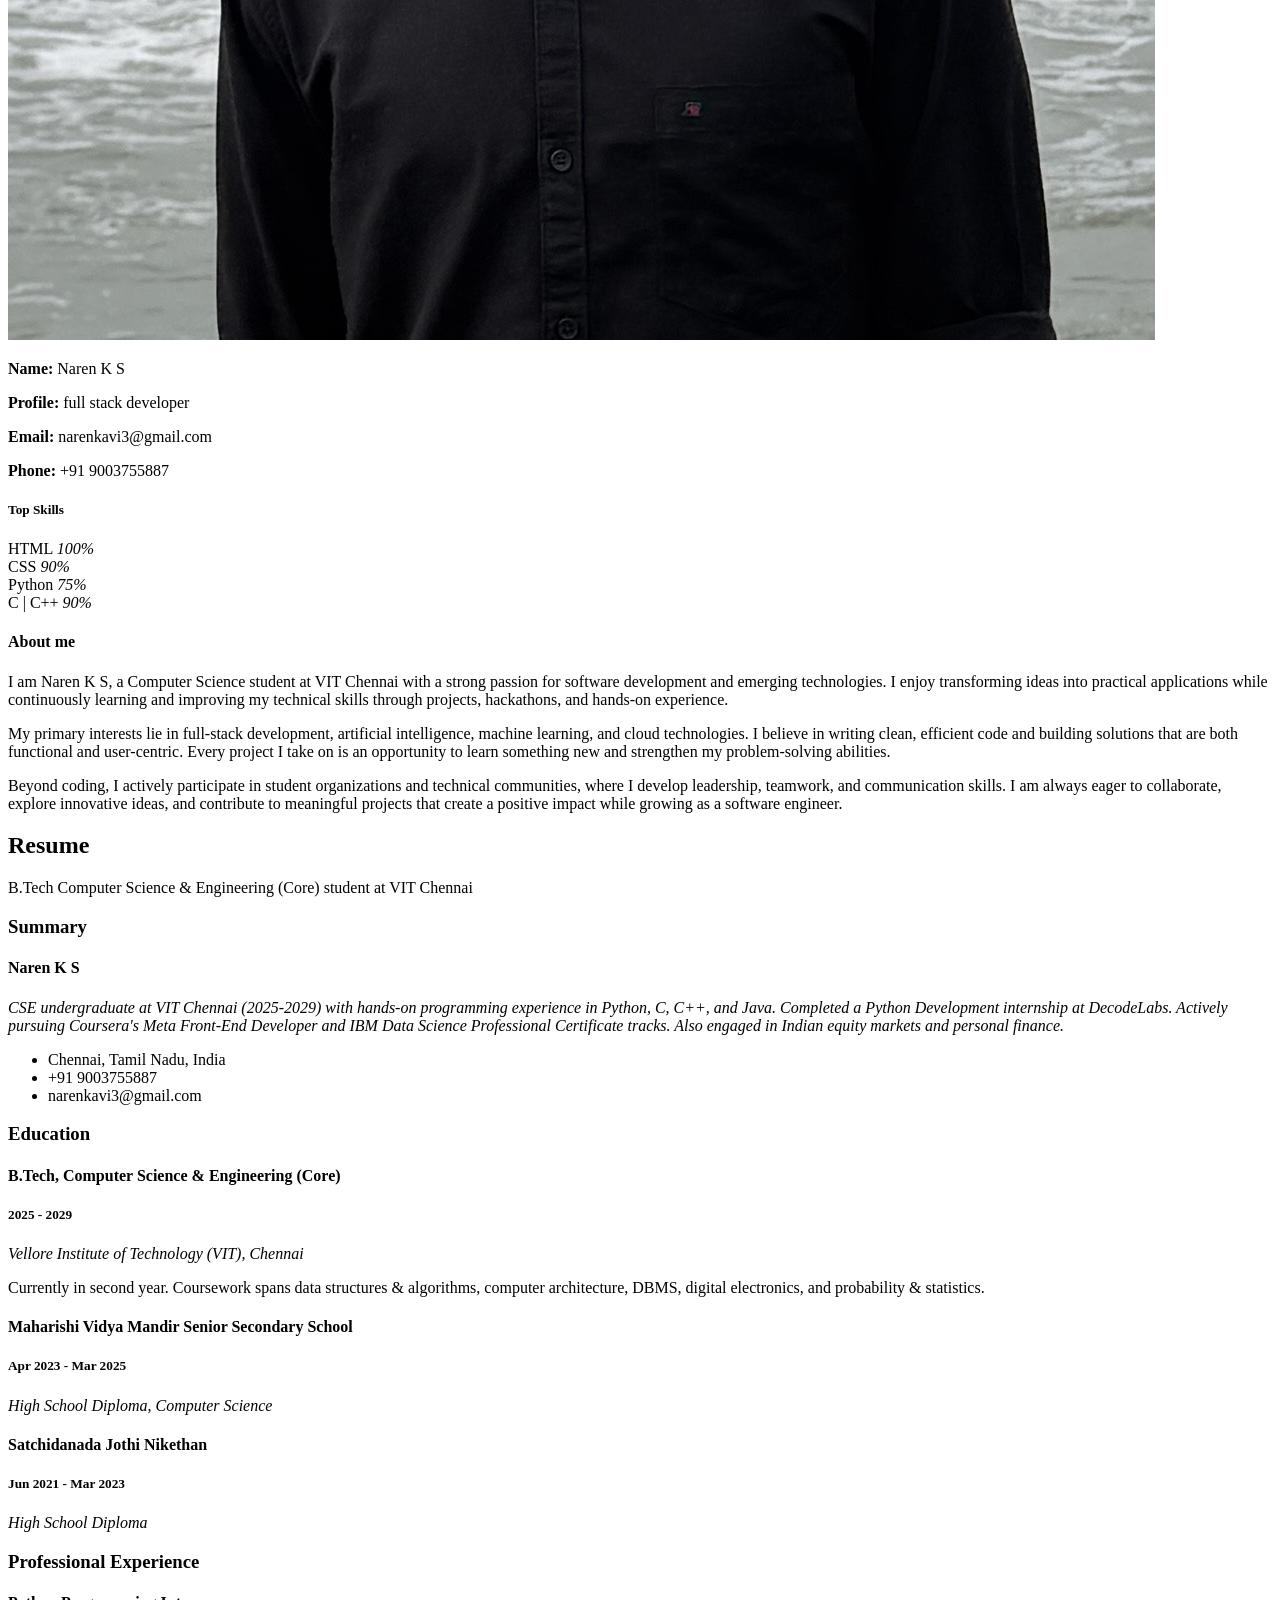
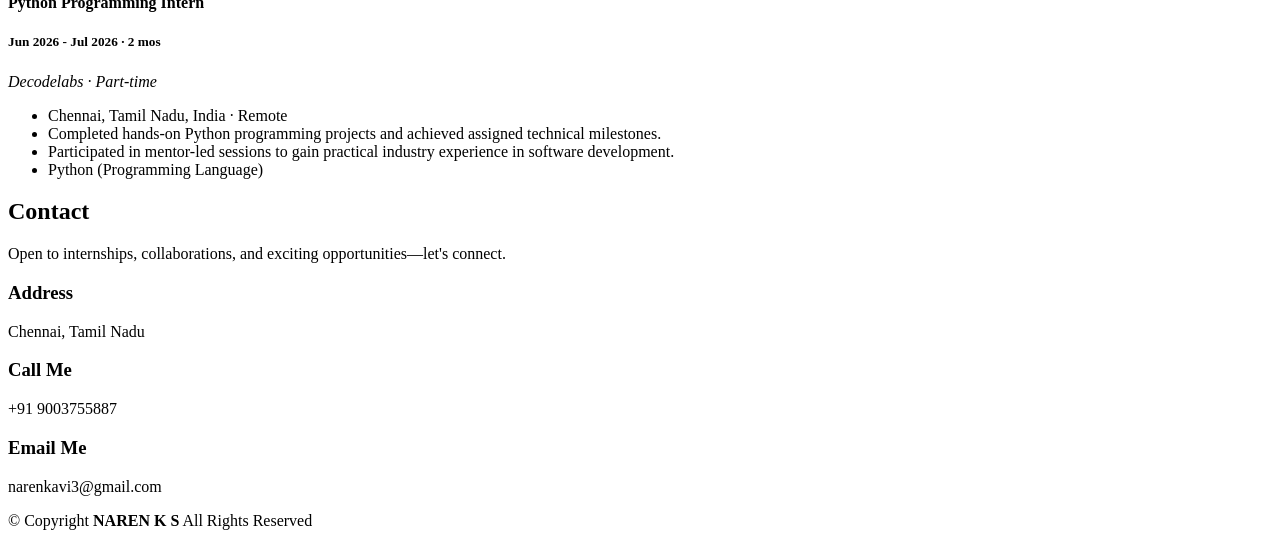
==== commit 11bba671: "Initial commit" ====
--- a/index.html
+++ b/index.html
@@ -45,7 +45,6 @@
           <li><a href="#hero" class="active">Home<br></a></li>
           <li><a href="#about">About</a></li>
           <li><a href="#services">Services</a></li>
-          <li><a href="#portfolio">Portfolio</a></li>
           <!-- <li class="dropdown"><a href="#"><span>Dropdown</span> <i class="bi bi-chevron-down toggle-dropdown"></i></a>
             <ul>
               <li><a href="#">Dropdown 1</a></li>
@@ -173,7 +172,10 @@
       <!-- Section Title -->
       <div class="container section-title" data-aos="fade-up">
         <h2>Resume</h2>
+        <!-- ORIGINAL TEMPLATE CONTENT (kept for reference, not displayed):
         <p>Necessitatibus eius consequatur ex aliquid fuga eum quidem sint consectetur velit</p>
+        -->
+        <p>B.Tech Computer Science &amp; Engineering (Core) student at VIT Chennai</p>
       </div><!-- End Section Title -->
 
       <div class="container">
@@ -181,9 +183,13 @@
         <div class="row">
 
           <div class="col-lg-6" data-aos="fade-up" data-aos-delay="100">
+            <!-- ORIGINAL TEMPLATE CONTENT (kept for reference, not displayed):
             <h3 class="resume-title">Sumary</h3>
+            -->
+            <h3 class="resume-title">Summary</h3>
 
             <div class="resume-item pb-0">
+              <!-- ORIGINAL TEMPLATE CONTENT (kept for reference, not displayed):
               <h4>Brandon Johnson</h4>
               <p><em>Innovative and deadline-driven Graphic Designer with 3+ years of experience designing and developing user-centered digital/print marketing material from initial concept to final, polished deliverable.</em></p>
               <ul>
@@ -191,21 +197,52 @@
                 <li>(123) 456-7891</li>
                 <li>alice.barkley@example.com</li>
               </ul>
+              -->
+              <h4>Naren K S</h4>
+              <p><em>CSE undergraduate at VIT Chennai (2025-2029) with hands-on programming experience in Python, C, C++, and Java. Completed a Python Development internship at DecodeLabs. Actively pursuing Coursera's Meta Front-End Developer and IBM Data Science Professional Certificate tracks. Also engaged in Indian equity markets and personal finance.</em></p>
+              <ul>
+                <li>Chennai, Tamil Nadu, India</li>
+                <li>+91 9003755887</li>
+                <li>narenkavi3@gmail.com</li>
+              </ul>
             </div><!-- Edn Resume Item -->
 
             <h3 class="resume-title">Education</h3>
             <div class="resume-item">
+              <!-- ORIGINAL TEMPLATE CONTENT (kept for reference, not displayed):
               <h4>Master of Fine Arts &amp; Graphic Design</h4>
               <h5>2015 - 2016</h5>
               <p><em>Rochester Institute of Technology, Rochester, NY</em></p>
               <p>Qui deserunt veniam. Et sed aliquam labore tempore sed quisquam iusto autem sit. Ea vero voluptatum qui ut dignissimos deleniti nerada porti sand markend</p>
+              -->
+              <h4>B.Tech, Computer Science &amp; Engineering (Core)</h4>
+              <h5>2025 - 2029</h5>
+              <p><em>Vellore Institute of Technology (VIT), Chennai</em></p>
+              <p>Currently in second year. Coursework spans data structures &amp; algorithms, computer architecture, DBMS, digital electronics, and probability &amp; statistics.</p>
             </div><!-- Edn Resume Item -->
 
             <div class="resume-item">
+              <!-- ORIGINAL TEMPLATE CONTENT (kept for reference, not displayed):
               <h4>Bachelor of Fine Arts &amp; Graphic Design</h4>
               <h5>2010 - 2014</h5>
               <p><em>Rochester Institute of Technology, Rochester, NY</em></p>
               <p>Quia nobis sequi est occaecati aut. Repudiandae et iusto quae reiciendis et quis Eius vel ratione eius unde vitae rerum voluptates asperiores voluptatem Earum molestiae consequatur neque etlon sader mart dila</p>
+              -->
+              <!-- PREVIOUS CONTENT (kept for reference, not displayed):
+              <h4>12th Grade Education</h4>
+              <h5></h5>
+              <p><em>Maharishi International Residential School (MIRS)</em></p>
+              <p>Located at Santhavelur, Sunguvar Chathiram - 602 106, Sriperumbudur Taluk, Kanchipuram District, Tamil Nadu.</p>
+              -->
+              <h4>Maharishi Vidya Mandir Senior Secondary School</h4>
+              <h5>Apr 2023 - Mar 2025</h5>
+              <p><em>High School Diploma, Computer Science</em></p>
+            </div><!-- Edn Resume Item -->
+
+            <div class="resume-item">
+              <h4>Satchidanada Jothi Nikethan</h4>
+              <h5>Jun 2021 - Mar 2023</h5>
+              <p><em>High School Diploma</em></p>
             </div><!-- Edn Resume Item -->
 
           </div>
@@ -213,6 +250,7 @@
           <div class="col-lg-6" data-aos="fade-up" data-aos-delay="200">
             <h3 class="resume-title">Professional Experience</h3>
             <div class="resume-item">
+              <!-- ORIGINAL TEMPLATE CONTENT (kept for reference, not displayed):
               <h4>Senior graphic design specialist</h4>
               <h5>2019 - Present</h5>
               <p><em>Experion, New York, NY </em></p>
@@ -222,8 +260,19 @@
                 <li>Supervise the assessment of all graphic materials in order to ensure quality and accuracy of the design</li>
                 <li>Oversee the efficient use of production project budgets ranging from $2,000 - $25,000</li>
               </ul>
+              -->
+              <h4>Python Programming Intern</h4>
+              <h5>Jun 2026 - Jul 2026 &middot; 2 mos</h5>
+              <p><em>Decodelabs &middot; Part-time</em></p>
+              <ul>
+                <li>Chennai, Tamil Nadu, India &middot; Remote</li>
+                <li>Completed hands-on Python programming projects and achieved assigned technical milestones.</li>
+                <li>Participated in mentor-led sessions to gain practical industry experience in software development.</li>
+                <li>Python (Programming Language)</li>
+              </ul>
             </div><!-- Edn Resume Item -->
 
+            <!-- ORIGINAL TEMPLATE CONTENT (kept for reference, not displayed):
             <div class="resume-item">
               <h4>Graphic design specialist</h4>
               <h5>2017 - 2018</h5>
@@ -234,7 +283,9 @@
                 <li>Recommended and consulted with clients on the most appropriate graphic design</li>
                 <li>Created 4+ design presentations and proposals a month for clients and account managers</li>
               </ul>
-            </div><!-- Edn Resume Item -->
+            </div>
+            -->
+            <!-- Edn Resume Item -->
 
           </div>
 
@@ -243,537 +294,6 @@
       </div>
 
     </section><!-- /Resume Section -->
-
-    <!-- Services Section -->
-    <!--
-<section id="services" class="services section">
-
-      <div class="container section-title" data-aos="fade-up">
-        <h2>Services</h2>
-        <p>Necessitatibus eius consequatur ex aliquid fuga eum quidem sint consectetur velit</p>
-      </div>
-
-      <div class="container">
-
-        <div class="row gy-4">
-
-          <div class="col-lg-4 col-md-6" data-aos="fade-up" data-aos-delay="100">
-            <div class="service-item position-relative">
-              <div class="icon">
-                <i class="bi bi-activity"></i>
-              </div>
-              <a href="#" class="stretched-link">
-                <h3>Nesciunt Mete</h3>
-              </a>
-              <p>Provident nihil minus qui consequatur non omnis maiores. Eos accusantium minus dolores iure perferendis tempore et consequatur.</p>
-            </div>
-          </div>
-
-          <div class="col-lg-4 col-md-6" data-aos="fade-up" data-aos-delay="200">
-            <div class="service-item position-relative">
-              <div class="icon">
-                <i class="bi bi-broadcast"></i>
-              </div>
-              <a href="#" class="stretched-link">
-                <h3>Eosle Commodi</h3>
-              </a>
-              <p>Ut autem aut autem non a. Sint sint sit facilis nam iusto sint. Libero corrupti neque eum hic non ut nesciunt dolorem.</p>
-            </div>
-          </div>
-
-          <div class="col-lg-4 col-md-6" data-aos="fade-up" data-aos-delay="300">
-            <div class="service-item position-relative">
-              <div class="icon">
-                <i class="bi bi-easel"></i>
-              </div>
-              <a href="#" class="stretched-link">
-                <h3>Ledo Markt</h3>
-              </a>
-              <p>Ut excepturi voluptatem nisi sed. Quidem fuga consequatur. Minus ea aut. Vel qui id voluptas adipisci eos earum corrupti.</p>
-            </div>
-          </div>
-
-          <div class="col-lg-4 col-md-6" data-aos="fade-up" data-aos-delay="400">
-            <div class="service-item position-relative">
-              <div class="icon">
-                <i class="bi bi-bounding-box-circles"></i>
-              </div>
-              <a href="#" class="stretched-link">
-                <h3>Asperiores Commodit</h3>
-              </a>
-              <p>Non et temporibus minus omnis sed dolor esse consequatur. Cupiditate sed error ea fuga sit provident adipisci neque.</p>
-              <a href="#" class="stretched-link"></a>
-            </div>
-          </div>
-
-          <div class="col-lg-4 col-md-6" data-aos="fade-up" data-aos-delay="500">
-            <div class="service-item position-relative">
-              <div class="icon">
-                <i class="bi bi-calendar4-week"></i>
-              </div>
-              <a href="#" class="stretched-link">
-                <h3>Velit Doloremque</h3>
-              </a>
-              <p>Cumque et suscipit saepe. Est maiores autem enim facilis ut aut ipsam corporis aut. Sed animi at autem alias eius labore.</p>
-              <a href="#" class="stretched-link"></a>
-            </div>
-          </div>
-
-          <div class="col-lg-4 col-md-6" data-aos="fade-up" data-aos-delay="600">
-            <div class="service-item position-relative">
-              <div class="icon">
-                <i class="bi bi-chat-square-text"></i>
-              </div>
-              <a href="#" class="stretched-link">
-                <h3>Dolori Architecto</h3>
-              </a>
-              <p>Hic molestias ea quibusdam eos. Fugiat enim doloremque aut neque non et debitis iure. Corrupti recusandae ducimus enim.</p>
-              <a href="#" class="stretched-link"></a>
-            </div>
-          </div>
-
-        </div>
-
-      </div>
-
-    </section>
-
-    <section id="stats" class="stats section accent-background">
-
-      <img src="assets/img/stats-bg.jpg" alt="" data-aos="fade-in">
-
-      <div class="container position-relative" data-aos="fade-up" data-aos-delay="100">
-
-        <div class="row gy-4">
-
-          <div class="col-lg-3 col-md-6">
-            <div class="stats-item text-center w-100 h-100">
-              <span data-purecounter-start="0" data-purecounter-end="232" data-purecounter-duration="0" class="purecounter">232</span>
-              <p>Clients</p>
-            </div>
-          </div>
-
-          <div class="col-lg-3 col-md-6">
-            <div class="stats-item text-center w-100 h-100">
-              <span data-purecounter-start="0" data-purecounter-end="521" data-purecounter-duration="0" class="purecounter">521</span>
-              <p>Projects</p>
-            </div>
-          </div>
-
-          <div class="col-lg-3 col-md-6">
-            <div class="stats-item text-center w-100 h-100">
-              <span data-purecounter-start="0" data-purecounter-end="1453" data-purecounter-duration="0" class="purecounter">1453</span>
-              <p>Hours Of Support</p>
-            </div>
-          </div>
-
-          <div class="col-lg-3 col-md-6">
-            <div class="stats-item text-center w-100 h-100">
-              <span data-purecounter-start="0" data-purecounter-end="32" data-purecounter-duration="0" class="purecounter">32</span>
-              <p>Awards</p>
-            </div>
-          </div>
-
-        </div>
-
-      </div>
-
-    </section>
--->
-    <!-- /Stats Section -->
-
-    <!-- Portfolio Section -->
-    <section id="portfolio" class="portfolio section">
-
-      <!-- Section Title -->
-      <div class="container section-title" data-aos="fade-up">
-        <h2>Portfolio</h2>
-        <p>Necessitatibus eius consequatur ex aliquid fuga eum quidem sint consectetur velit</p>
-      </div><!-- End Section Title -->
-
-      <div class="container">
-
-        <div class="isotope-layout" data-default-filter="*" data-layout="masonry" data-sort="original-order">
-
-          <ul class="portfolio-filters isotope-filters" data-aos="fade-up" data-aos-delay="100">
-            <li data-filter="*" class="filter-active">All</li>
-            <li data-filter=".filter-app">App</li>
-            <li data-filter=".filter-product">Product</li>
-            <li data-filter=".filter-branding">Branding</li>
-            <li data-filter=".filter-books">Books</li>
-          </ul><!-- End Portfolio Filters -->
-
-          <div class="row gy-4 isotope-container" data-aos="fade-up" data-aos-delay="200">
-
-            <div class="col-lg-4 col-md-6 portfolio-item isotope-item filter-app">
-              <img src="assets/img/portfolio/app-1.jpg" class="img-fluid" alt="">
-              <div class="portfolio-info">
-                <h4>App 1</h4>
-                <p>Lorem ipsum, dolor sit amet consectetur</p>
-                <a href="assets/img/portfolio/app-1.jpg" title="App 1" data-gallery="portfolio-gallery-app" class="glightbox preview-link"><i class="bi bi-zoom-in"></i></a>
-                <a href="portfolio-details.html" title="More Details" class="details-link"><i class="bi bi-link-45deg"></i></a>
-              </div>
-            </div><!-- End Portfolio Item -->
-
-            <div class="col-lg-4 col-md-6 portfolio-item isotope-item filter-product">
-              <img src="assets/img/portfolio/product-1.jpg" class="img-fluid" alt="">
-              <div class="portfolio-info">
-                <h4>Product 1</h4>
-                <p>Lorem ipsum, dolor sit amet consectetur</p>
-                <a href="assets/img/portfolio/product-1.jpg" title="Product 1" data-gallery="portfolio-gallery-product" class="glightbox preview-link"><i class="bi bi-zoom-in"></i></a>
-                <a href="portfolio-details.html" title="More Details" class="details-link"><i class="bi bi-link-45deg"></i></a>
-              </div>
-            </div><!-- End Portfolio Item -->
-
-            <div class="col-lg-4 col-md-6 portfolio-item isotope-item filter-branding">
-              <img src="assets/img/portfolio/branding-1.jpg" class="img-fluid" alt="">
-              <div class="portfolio-info">
-                <h4>Branding 1</h4>
-                <p>Lorem ipsum, dolor sit amet consectetur</p>
-                <a href="assets/img/portfolio/branding-1.jpg" title="Branding 1" data-gallery="portfolio-gallery-branding" class="glightbox preview-link"><i class="bi bi-zoom-in"></i></a>
-                <a href="portfolio-details.html" title="More Details" class="details-link"><i class="bi bi-link-45deg"></i></a>
-              </div>
-            </div><!-- End Portfolio Item -->
-
-            <div class="col-lg-4 col-md-6 portfolio-item isotope-item filter-books">
-              <img src="assets/img/portfolio/books-1.jpg" class="img-fluid" alt="">
-              <div class="portfolio-info">
-                <h4>Books 1</h4>
-                <p>Lorem ipsum, dolor sit amet consectetur</p>
-                <a href="assets/img/portfolio/books-1.jpg" title="Branding 1" data-gallery="portfolio-gallery-book" class="glightbox preview-link"><i class="bi bi-zoom-in"></i></a>
-                <a href="portfolio-details.html" title="More Details" class="details-link"><i class="bi bi-link-45deg"></i></a>
-              </div>
-            </div><!-- End Portfolio Item -->
-
-            <div class="col-lg-4 col-md-6 portfolio-item isotope-item filter-app">
-              <img src="assets/img/portfolio/app-2.jpg" class="img-fluid" alt="">
-              <div class="portfolio-info">
-                <h4>App 2</h4>
-                <p>Lorem ipsum, dolor sit amet consectetur</p>
-                <a href="assets/img/portfolio/app-2.jpg" title="App 2" data-gallery="portfolio-gallery-app" class="glightbox preview-link"><i class="bi bi-zoom-in"></i></a>
-                <a href="portfolio-details.html" title="More Details" class="details-link"><i class="bi bi-link-45deg"></i></a>
-              </div>
-            </div><!-- End Portfolio Item -->
-
-            <div class="col-lg-4 col-md-6 portfolio-item isotope-item filter-product">
-              <img src="assets/img/portfolio/product-2.jpg" class="img-fluid" alt="">
-              <div class="portfolio-info">
-                <h4>Product 2</h4>
-                <p>Lorem ipsum, dolor sit amet consectetur</p>
-                <a href="assets/img/portfolio/product-2.jpg" title="Product 2" data-gallery="portfolio-gallery-product" class="glightbox preview-link"><i class="bi bi-zoom-in"></i></a>
-                <a href="portfolio-details.html" title="More Details" class="details-link"><i class="bi bi-link-45deg"></i></a>
-              </div>
-            </div><!-- End Portfolio Item -->
-
-            <div class="col-lg-4 col-md-6 portfolio-item isotope-item filter-branding">
-              <img src="assets/img/portfolio/branding-2.jpg" class="img-fluid" alt="">
-              <div class="portfolio-info">
-                <h4>Branding 2</h4>
-                <p>Lorem ipsum, dolor sit amet consectetur</p>
-                <a href="assets/img/portfolio/branding-2.jpg" title="Branding 2" data-gallery="portfolio-gallery-branding" class="glightbox preview-link"><i class="bi bi-zoom-in"></i></a>
-                <a href="portfolio-details.html" title="More Details" class="details-link"><i class="bi bi-link-45deg"></i></a>
-              </div>
-            </div><!-- End Portfolio Item -->
-
-            <div class="col-lg-4 col-md-6 portfolio-item isotope-item filter-books">
-              <img src="assets/img/portfolio/books-2.jpg" class="img-fluid" alt="">
-              <div class="portfolio-info">
-                <h4>Books 2</h4>
-                <p>Lorem ipsum, dolor sit amet consectetur</p>
-                <a href="assets/img/portfolio/books-2.jpg" title="Branding 2" data-gallery="portfolio-gallery-book" class="glightbox preview-link"><i class="bi bi-zoom-in"></i></a>
-                <a href="portfolio-details.html" title="More Details" class="details-link"><i class="bi bi-link-45deg"></i></a>
-              </div>
-            </div><!-- End Portfolio Item -->
-
-            <div class="col-lg-4 col-md-6 portfolio-item isotope-item filter-app">
-              <img src="assets/img/portfolio/app-3.jpg" class="img-fluid" alt="">
-              <div class="portfolio-info">
-                <h4>App 3</h4>
-                <p>Lorem ipsum, dolor sit amet consectetur</p>
-                <a href="assets/img/portfolio/app-3.jpg" title="App 3" data-gallery="portfolio-gallery-app" class="glightbox preview-link"><i class="bi bi-zoom-in"></i></a>
-                <a href="portfolio-details.html" title="More Details" class="details-link"><i class="bi bi-link-45deg"></i></a>
-              </div>
-            </div><!-- End Portfolio Item -->
-
-            <div class="col-lg-4 col-md-6 portfolio-item isotope-item filter-product">
-              <img src="assets/img/portfolio/product-3.jpg" class="img-fluid" alt="">
-              <div class="portfolio-info">
-                <h4>Product 3</h4>
-                <p>Lorem ipsum, dolor sit amet consectetur</p>
-                <a href="assets/img/portfolio/product-3.jpg" title="Product 3" data-gallery="portfolio-gallery-product" class="glightbox preview-link"><i class="bi bi-zoom-in"></i></a>
-                <a href="portfolio-details.html" title="More Details" class="details-link"><i class="bi bi-link-45deg"></i></a>
-              </div>
-            </div><!-- End Portfolio Item -->
-
-            <div class="col-lg-4 col-md-6 portfolio-item isotope-item filter-branding">
-              <img src="assets/img/portfolio/branding-3.jpg" class="img-fluid" alt="">
-              <div class="portfolio-info">
-                <h4>Branding 3</h4>
-                <p>Lorem ipsum, dolor sit amet consectetur</p>
-                <a href="assets/img/portfolio/branding-3.jpg" title="Branding 2" data-gallery="portfolio-gallery-branding" class="glightbox preview-link"><i class="bi bi-zoom-in"></i></a>
-                <a href="portfolio-details.html" title="More Details" class="details-link"><i class="bi bi-link-45deg"></i></a>
-              </div>
-            </div><!-- End Portfolio Item -->
-
-            <div class="col-lg-4 col-md-6 portfolio-item isotope-item filter-books">
-              <img src="assets/img/portfolio/books-3.jpg" class="img-fluid" alt="">
-              <div class="portfolio-info">
-                <h4>Books 3</h4>
-                <p>Lorem ipsum, dolor sit amet consectetur</p>
-                <a href="assets/img/portfolio/books-3.jpg" title="Branding 3" data-gallery="portfolio-gallery-book" class="glightbox preview-link"><i class="bi bi-zoom-in"></i></a>
-                <a href="portfolio-details.html" title="More Details" class="details-link"><i class="bi bi-link-45deg"></i></a>
-              </div>
-            </div><!-- End Portfolio Item -->
-
-          </div><!-- End Portfolio Container -->
-
-        </div>
-
-      </div>
-
-    </section><!-- /Portfolio Section -->
-
-    <!--
-<section id="pricing" class="pricing section">
-
-  <div class="container section-title" data-aos="fade-up">
-    <h2>Pricing</h2>
-    <p>Necessitatibus eius consequatur ex aliquid fuga eum quidem sint consectetur velit</p>
-  </div>
-
-  <div class="container" data-aos="fade-up" data-aos-delay="100">
-
-    <div class="row gy-4 gx-lg-5">
-
-      <div class="col-lg-6">
-        <div class="pricing-item d-flex justify-content-between">
-          <h3>Portrait Photography</h3>
-          <h4>$160.00</h4>
-        </div>
-      </div>
-
-      <div class="col-lg-6">
-        <div class="pricing-item d-flex justify-content-between">
-          <h3>Fashion Photography</h3>
-          <h4>$300.00</h4>
-        </div>
-      </div>
-
-      <div class="col-lg-6">
-        <div class="pricing-item d-flex justify-content-between">
-          <h3>Sports Photography</h3>
-          <h4>$200.00</h4>
-        </div>
-      </div>
-
-      <div class="col-lg-6">
-        <div class="pricing-item d-flex justify-content-between">
-          <h3>Still Life Photography</h3>
-          <h4>$120.00</h4>
-        </div>
-      </div>
-
-      <div class="col-lg-6">
-        <div class="pricing-item d-flex justify-content-between">
-          <h3>Wedding Photography</h3>
-          <h4>$500.00</h4>
-        </div>
-      </div>
-
-      <div class="col-lg-6">
-        <div class="pricing-item d-flex justify-content-between">
-          <h3>Photojournalism</h3>
-          <h4>$200.00</h4>
-        </div>
-      </div>
-
-    </div>
-
-  </div>
-
-</section>
--->
-
-    <!-- Faq Section -->
-    <!--
-<section id="faq" class="faq section">
-
-  <div class="container">
-
-    <div class="row gy-4">
-
-      <div class="col-lg-4" data-aos="fade-up" data-aos-delay="100">
-        <div class="content px-xl-5">
-          <h3><span>Frequently Asked </span><strong>Questions</strong></h3>
-          <p>
-            Lorem ipsum dolor sit amet, consectetur adipiscing elit, sed do eiusmod tempor incididunt ut labore et dolore magna aliqua. Duis aute irure dolor in reprehenderit
-          </p>
-        </div>
-      </div>
-
-      <div class="col-lg-8" data-aos="fade-up" data-aos-delay="200">
-
-        <div class="faq-container">
-          <div class="faq-item faq-active">
-            <h3><span class="num">1.</span> <span>Non consectetur a erat nam at lectus urna duis?</span></h3>
-            <div class="faq-content">
-              <p>Feugiat pretium nibh ipsum consequat. Tempus iaculis urna id volutpat lacus laoreet non curabitur gravida. Venenatis lectus magna fringilla urna porttitor rhoncus dolor purus non.</p>
-            </div>
-            <i class="faq-toggle bi bi-chevron-right"></i>
-          </div>
-
-          <div class="faq-item">
-            <h3><span class="num">2.</span> <span>Feugiat scelerisque varius morbi enim nunc faucibus a pellentesque?</span></h3>
-            <div class="faq-content">
-              <p>Dolor sit amet consectetur adipiscing elit pellentesque habitant morbi. Id interdum velit laoreet id donec ultrices. Fringilla phasellus faucibus scelerisque eleifend donec pretium. Est pellentesque elit ullamcorper dignissim. Mauris ultrices eros in cursus turpis massa tincidunt dui.</p>
-            </div>
-            <i class="faq-toggle bi bi-chevron-right"></i>
-          </div>
-
-          <div class="faq-item">
-            <h3><span class="num">3.</span> <span>Dolor sit amet consectetur adipiscing elit pellentesque?</span></h3>
-            <div class="faq-content">
-              <p>Eleifend mi in nulla posuere sollicitudin aliquam ultrices sagittis orci. Faucibus pulvinar elementum integer enim. Sem nulla pharetra diam sit amet nisl suscipit. Rutrum tellus pellentesque eu tincidunt. Lectus urna duis convallis convallis tellus. Urna molestie at elementum eu facilisis sed odio morbi quis</p>
-            </div>
-            <i class="faq-toggle bi bi-chevron-right"></i>
-          </div>
-
-          <div class="faq-item">
-            <h3><span class="num">4.</span> <span>Ac odio tempor orci dapibus. Aliquam eleifend mi in nulla?</span></h3>
-            <div class="faq-content">
-              <p>Dolor sit amet consectetur adipiscing elit pellentesque habitant morbi. Id interdum velit laoreet id donec ultrices. Fringilla phasellus faucibus scelerisque eleifend donec pretium. Est pellentesque elit ullamcorper dignissim. Mauris ultrices eros in cursus turpis massa tincidunt dui.</p>
-            </div>
-            <i class="faq-toggle bi bi-chevron-right"></i>
-          </div>
-
-          <div class="faq-item">
-            <h3><span class="num">5.</span> <span>Tempus quam pellentesque nec nam aliquam sem et tortor consequat?</span></h3>
-            <div class="faq-content">
-              <p>Molestie a iaculis at erat pellentesque adipiscing commodo. Dignissim suspendisse in est ante in. Nunc vel risus commodo viverra maecenas accumsan. Sit amet nisl suscipit adipiscing bibendum est. Purus gravida quis blandit turpis cursus in</p>
-            </div>
-            <i class="faq-toggle bi bi-chevron-right"></i>
-          </div>
-
-        </div>
-
-      </div>
-    </div>
-
-  </div>
-      </section>-->/Faq Section
-
-    <!-- Testimonials Section -->
-    <section id="testimonials" class="testimonials section accent-background">
-
-      <img src="assets/img/testimonials-bg.jpg" class="testimonials-bg" alt="">
-
-      <div class="container" data-aos="fade-up" data-aos-delay="100">
-
-        <div class="swiper init-swiper">
-          <script type="application/json" class="swiper-config">
-            {
-              "loop": true,
-              "speed": 600,
-              "autoplay": {
-                "delay": 5000
-              },
-              "slidesPerView": "auto",
-              "pagination": {
-                "el": ".swiper-pagination",
-                "type": "bullets",
-                "clickable": true
-              }
-            }
-          </script>
-          <div class="swiper-wrapper">
-
-            <div class="swiper-slide">
-              <div class="testimonial-item">
-                <img src="assets/img/testimonials/testimonials-1.jpg" class="testimonial-img" alt="">
-                <h3>Saul Goodman</h3>
-                <h4>Ceo &amp; Founder</h4>
-                <div class="stars">
-                  <i class="bi bi-star-fill"></i><i class="bi bi-star-fill"></i><i class="bi bi-star-fill"></i><i class="bi bi-star-fill"></i><i class="bi bi-star-fill"></i>
-                </div>
-                <p>
-                  <i class="bi bi-quote quote-icon-left"></i>
-                  <span>Proin iaculis purus consequat sem cure digni ssim donec porttitora entum suscipit rhoncus. Accusantium quam, ultricies eget id, aliquam eget nibh et. Maecen aliquam, risus at semper.</span>
-                  <i class="bi bi-quote quote-icon-right"></i>
-                </p>
-              </div>
-            </div><!-- End testimonial item -->
-
-            <div class="swiper-slide">
-              <div class="testimonial-item">
-                <img src="assets/img/testimonials/testimonials-2.jpg" class="testimonial-img" alt="">
-                <h3>Sara Wilsson</h3>
-                <h4>Designer</h4>
-                <div class="stars">
-                  <i class="bi bi-star-fill"></i><i class="bi bi-star-fill"></i><i class="bi bi-star-fill"></i><i class="bi bi-star-fill"></i><i class="bi bi-star-fill"></i>
-                </div>
-                <p>
-                  <i class="bi bi-quote quote-icon-left"></i>
-                  <span>Export tempor illum tamen malis malis eram quae irure esse labore quem cillum quid cillum eram malis quorum velit fore eram velit sunt aliqua noster fugiat irure amet legam anim culpa.</span>
-                  <i class="bi bi-quote quote-icon-right"></i>
-                </p>
-              </div>
-            </div><!-- End testimonial item -->
-
-            <div class="swiper-slide">
-              <div class="testimonial-item">
-                <img src="assets/img/testimonials/testimonials-3.jpg" class="testimonial-img" alt="">
-                <h3>Jena Karlis</h3>
-                <h4>Store Owner</h4>
-                <div class="stars">
-                  <i class="bi bi-star-fill"></i><i class="bi bi-star-fill"></i><i class="bi bi-star-fill"></i><i class="bi bi-star-fill"></i><i class="bi bi-star-fill"></i>
-                </div>
-                <p>
-                  <i class="bi bi-quote quote-icon-left"></i>
-                  <span>Enim nisi quem export duis labore cillum quae magna enim sint quorum nulla quem veniam duis minim tempor labore quem eram duis noster aute amet eram fore quis sint minim.</span>
-                  <i class="bi bi-quote quote-icon-right"></i>
-                </p>
-              </div>
-            </div><!-- End testimonial item -->
-
-            <div class="swiper-slide">
-              <div class="testimonial-item">
-                <img src="assets/img/testimonials/testimonials-4.jpg" class="testimonial-img" alt="">
-                <h3>Matt Brandon</h3>
-                <h4>Freelancer</h4>
-                <div class="stars">
-                  <i class="bi bi-star-fill"></i><i class="bi bi-star-fill"></i><i class="bi bi-star-fill"></i><i class="bi bi-star-fill"></i><i class="bi bi-star-fill"></i>
-                </div>
-                <p>
-                  <i class="bi bi-quote quote-icon-left"></i>
-                  <span>Fugiat enim eram quae cillum dolore dolor amet nulla culpa multos export minim fugiat minim velit minim dolor enim duis veniam ipsum anim magna sunt elit fore quem dolore labore illum veniam.</span>
-                  <i class="bi bi-quote quote-icon-right"></i>
-                </p>
-              </div>
-            </div><!-- End testimonial item -->
-
-            <div class="swiper-slide">
-              <div class="testimonial-item">
-                <img src="assets/img/testimonials/testimonials-5.jpg" class="testimonial-img" alt="">
-                <h3>John Larson</h3>
-                <h4>Entrepreneur</h4>
-                <div class="stars">
-                  <i class="bi bi-star-fill"></i><i class="bi bi-star-fill"></i><i class="bi bi-star-fill"></i><i class="bi bi-star-fill"></i><i class="bi bi-star-fill"></i>
-                </div>
-                <p>
-                  <i class="bi bi-quote quote-icon-left"></i>
-                  <span>Quis quorum aliqua sint quem legam fore sunt eram irure aliqua veniam tempor noster veniam enim culpa labore duis sunt culpa nulla illum cillum fugiat legam esse veniam culpa fore nisi cillum quid.</span>
-                  <i class="bi bi-quote quote-icon-right"></i>
-                </p>
-              </div>
-            </div><!-- End testimonial item -->
-
-          </div>
-          <div class="swiper-pagination"></div>
-        </div>
-
-      </div>
-
-    </section><!-- /Testimonials Section -->
 
     <!-- Contact Section -->
     <section id="contact" class="contact section">
@@ -870,13 +390,6 @@
         <!-- <a href=""><i class="bi bi-instagram"></i></a> -->
         <a href="https://www.linkedin.com/in/naren-k-s-3bb09137a/"><i class="bi bi-linkedin"></i></a>
       </div>
-      <!-- <div class="credits">
-        <!-- All the links in the footer should remain intact. -->
-        <!-- You can delete the links only if you've purchased the pro version. -->
-        <!-- Licensing information: https://bootstrapmade.com/license/ -->
-        <!-- Purchase the pro version with working PHP/AJAX contact form: [buy-url] -->
-        <!-- Designed by <a href="https://bootstrapmade.com/">BootstrapMade</a> | <a href="https://bootstrapmade.com/tools/">DevTools</a> -->
-      </div> -->
     </div>
 
   </footer>
@@ -904,4 +417,4 @@
 
 </body>
 
-</html>+</html>
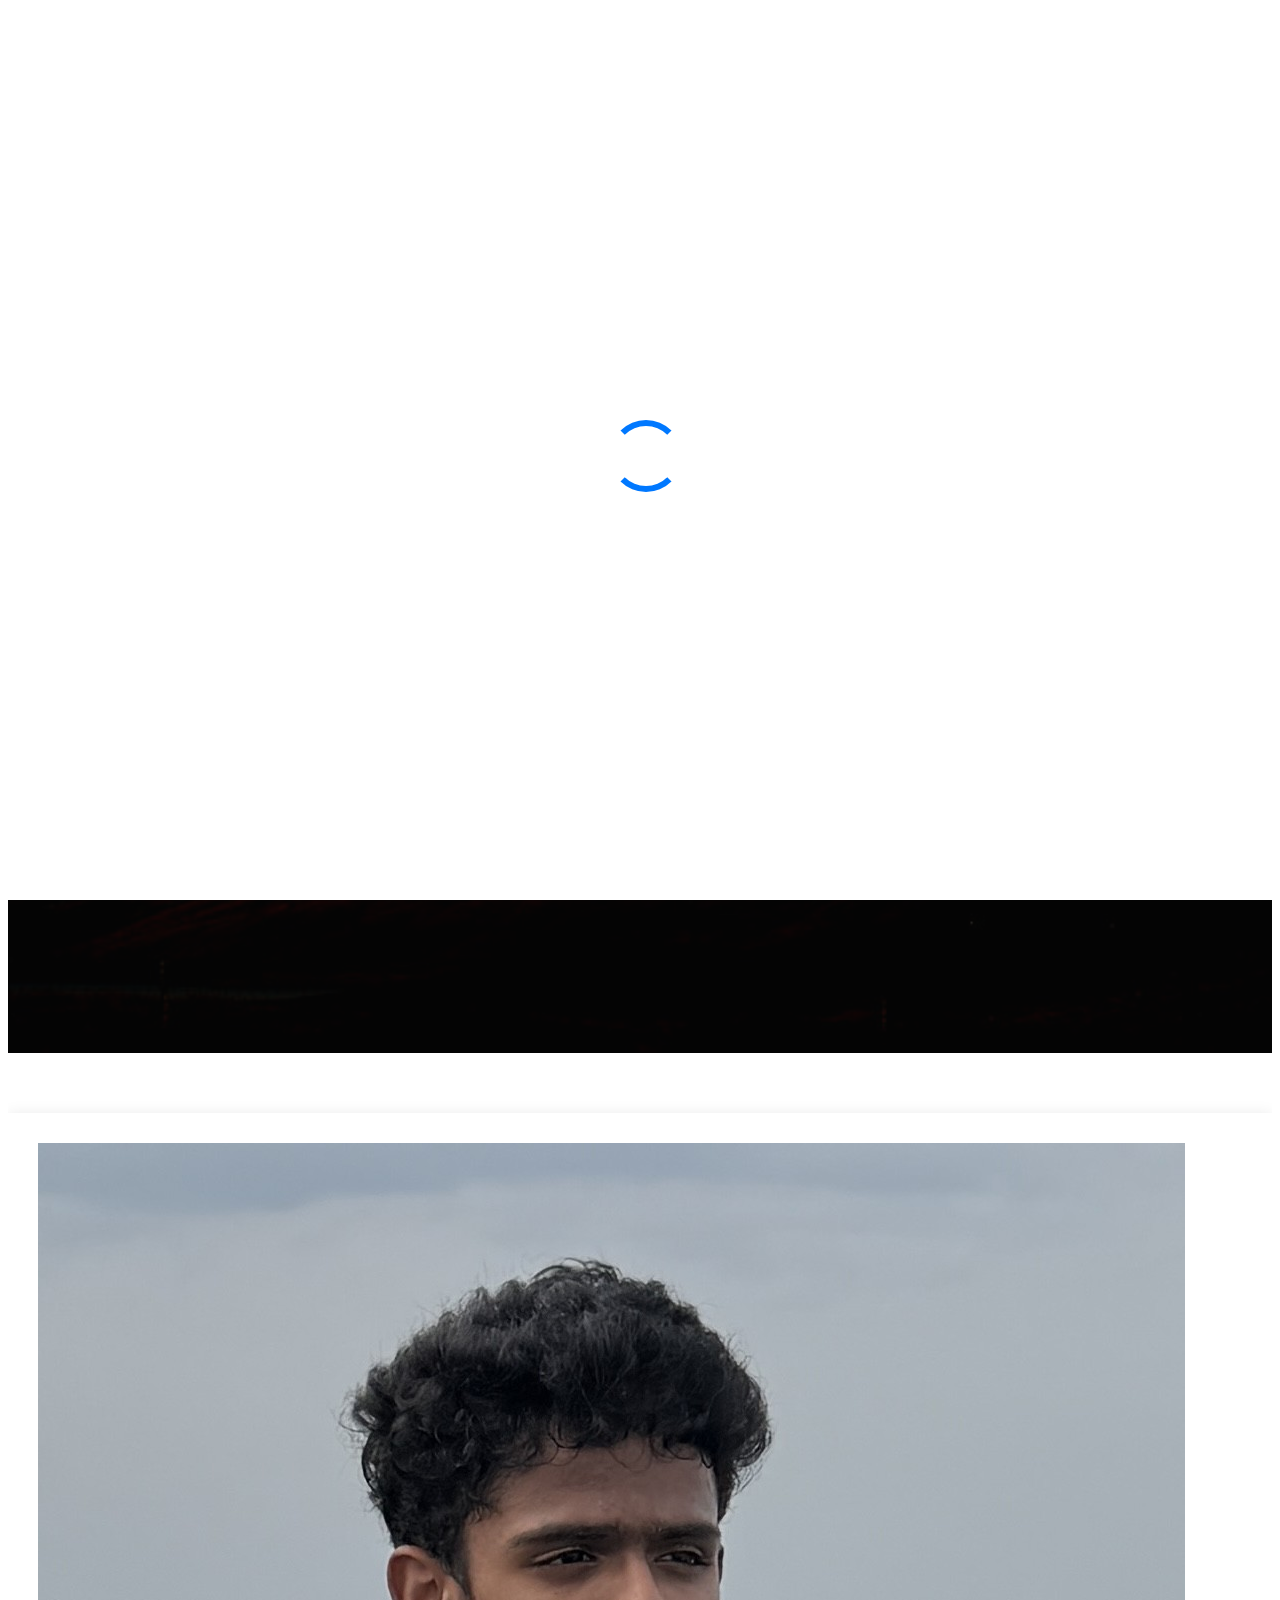
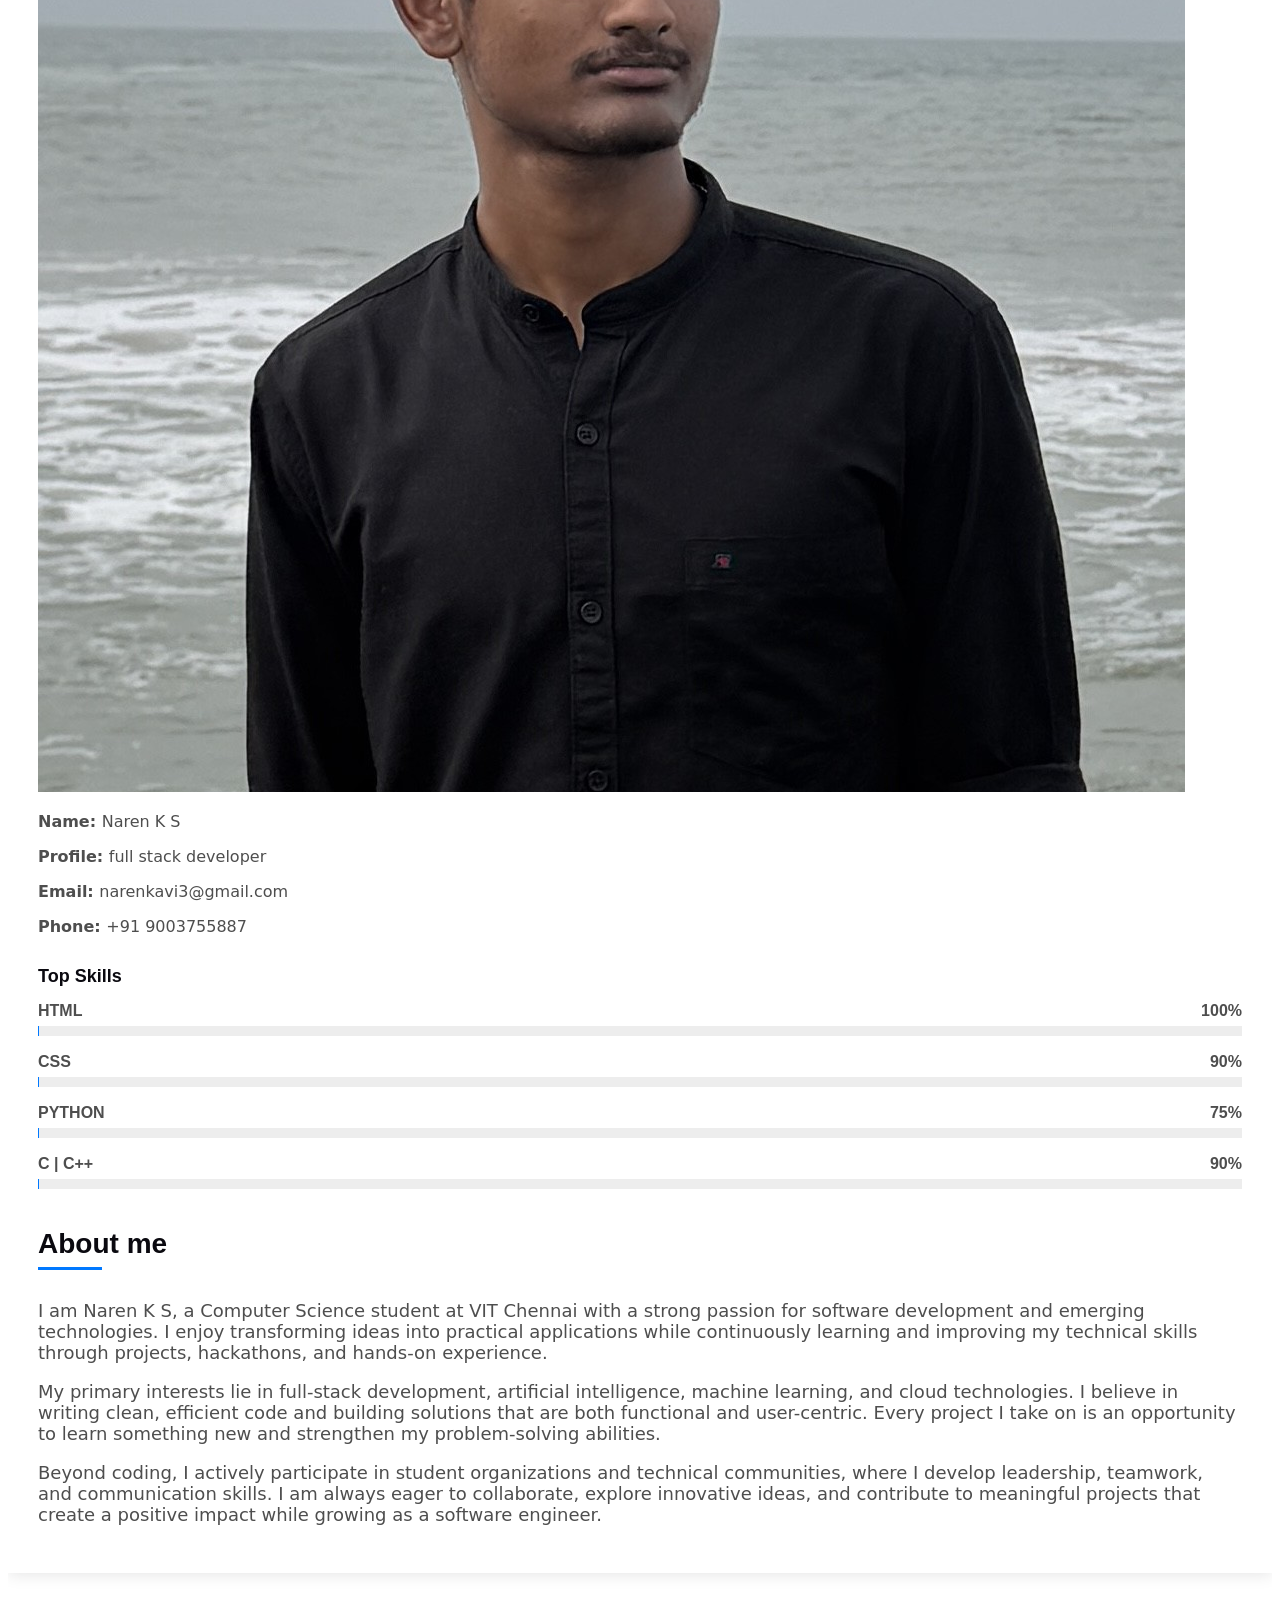
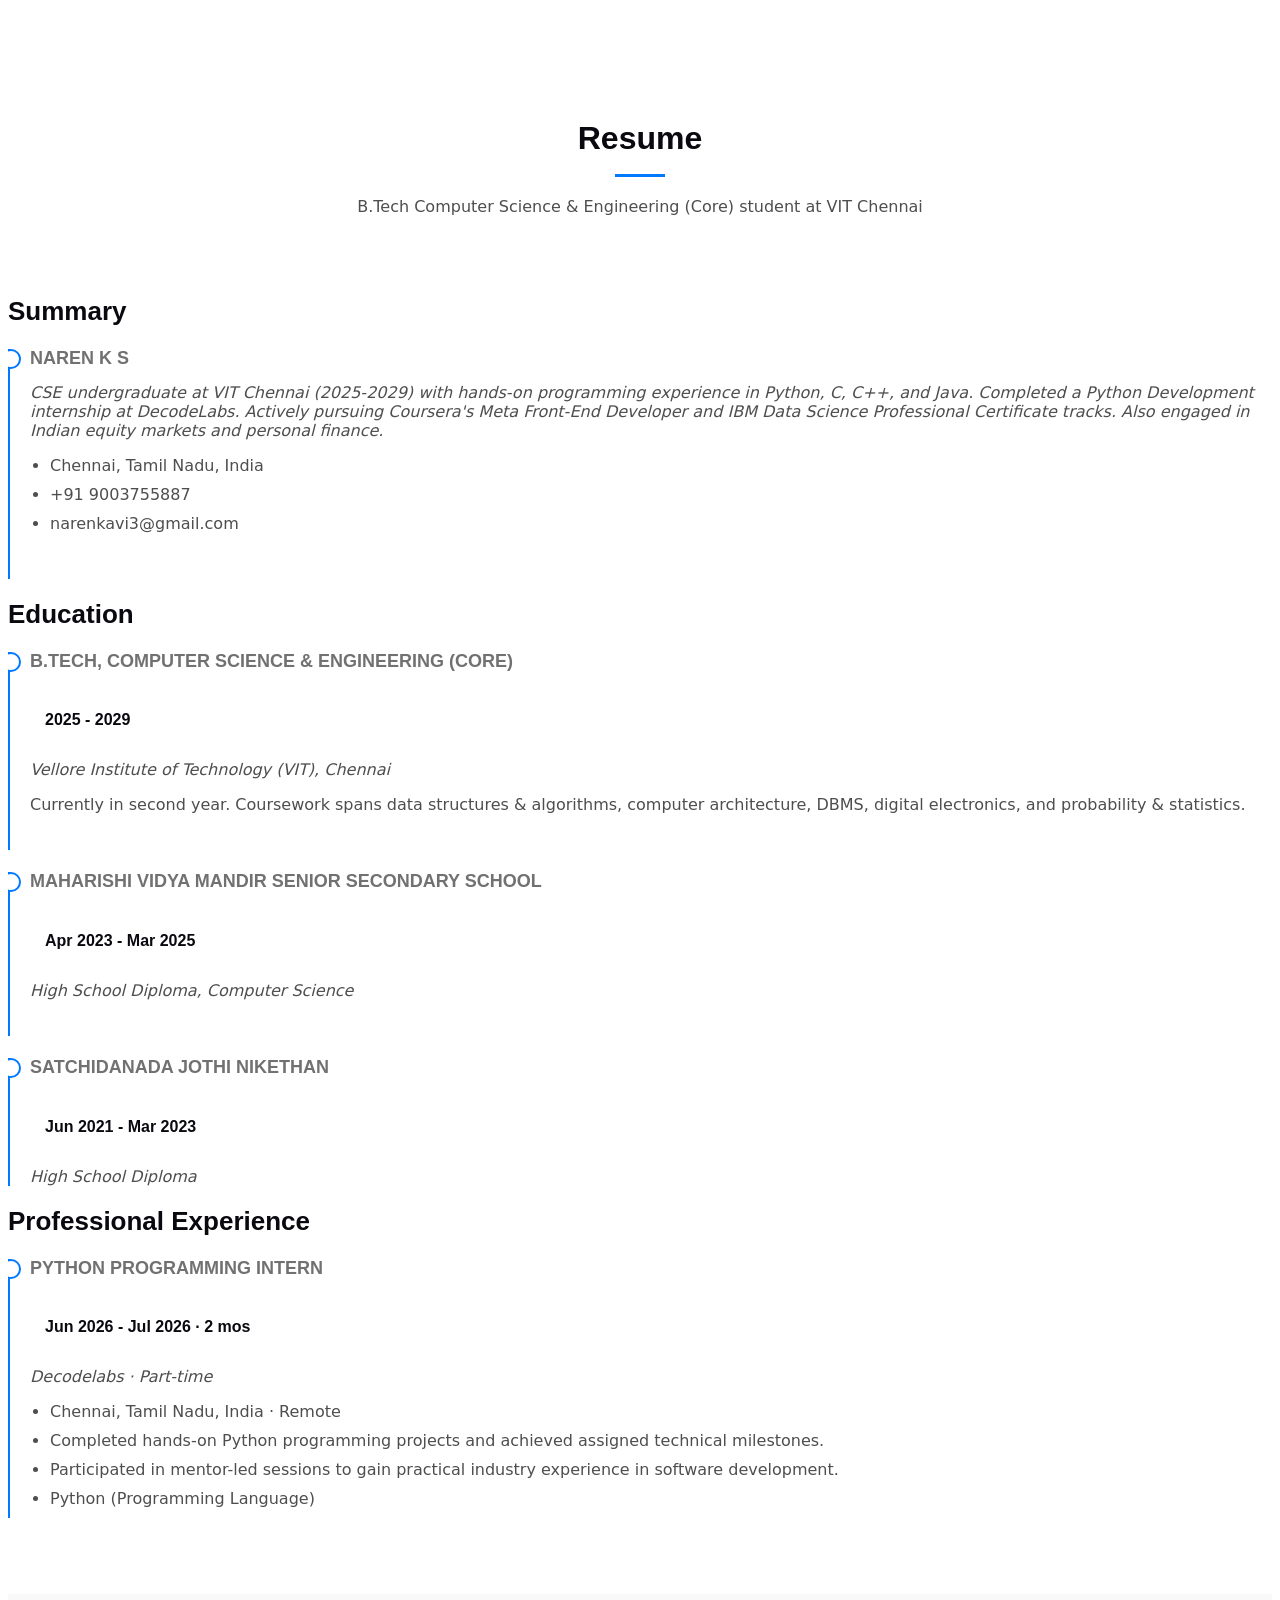
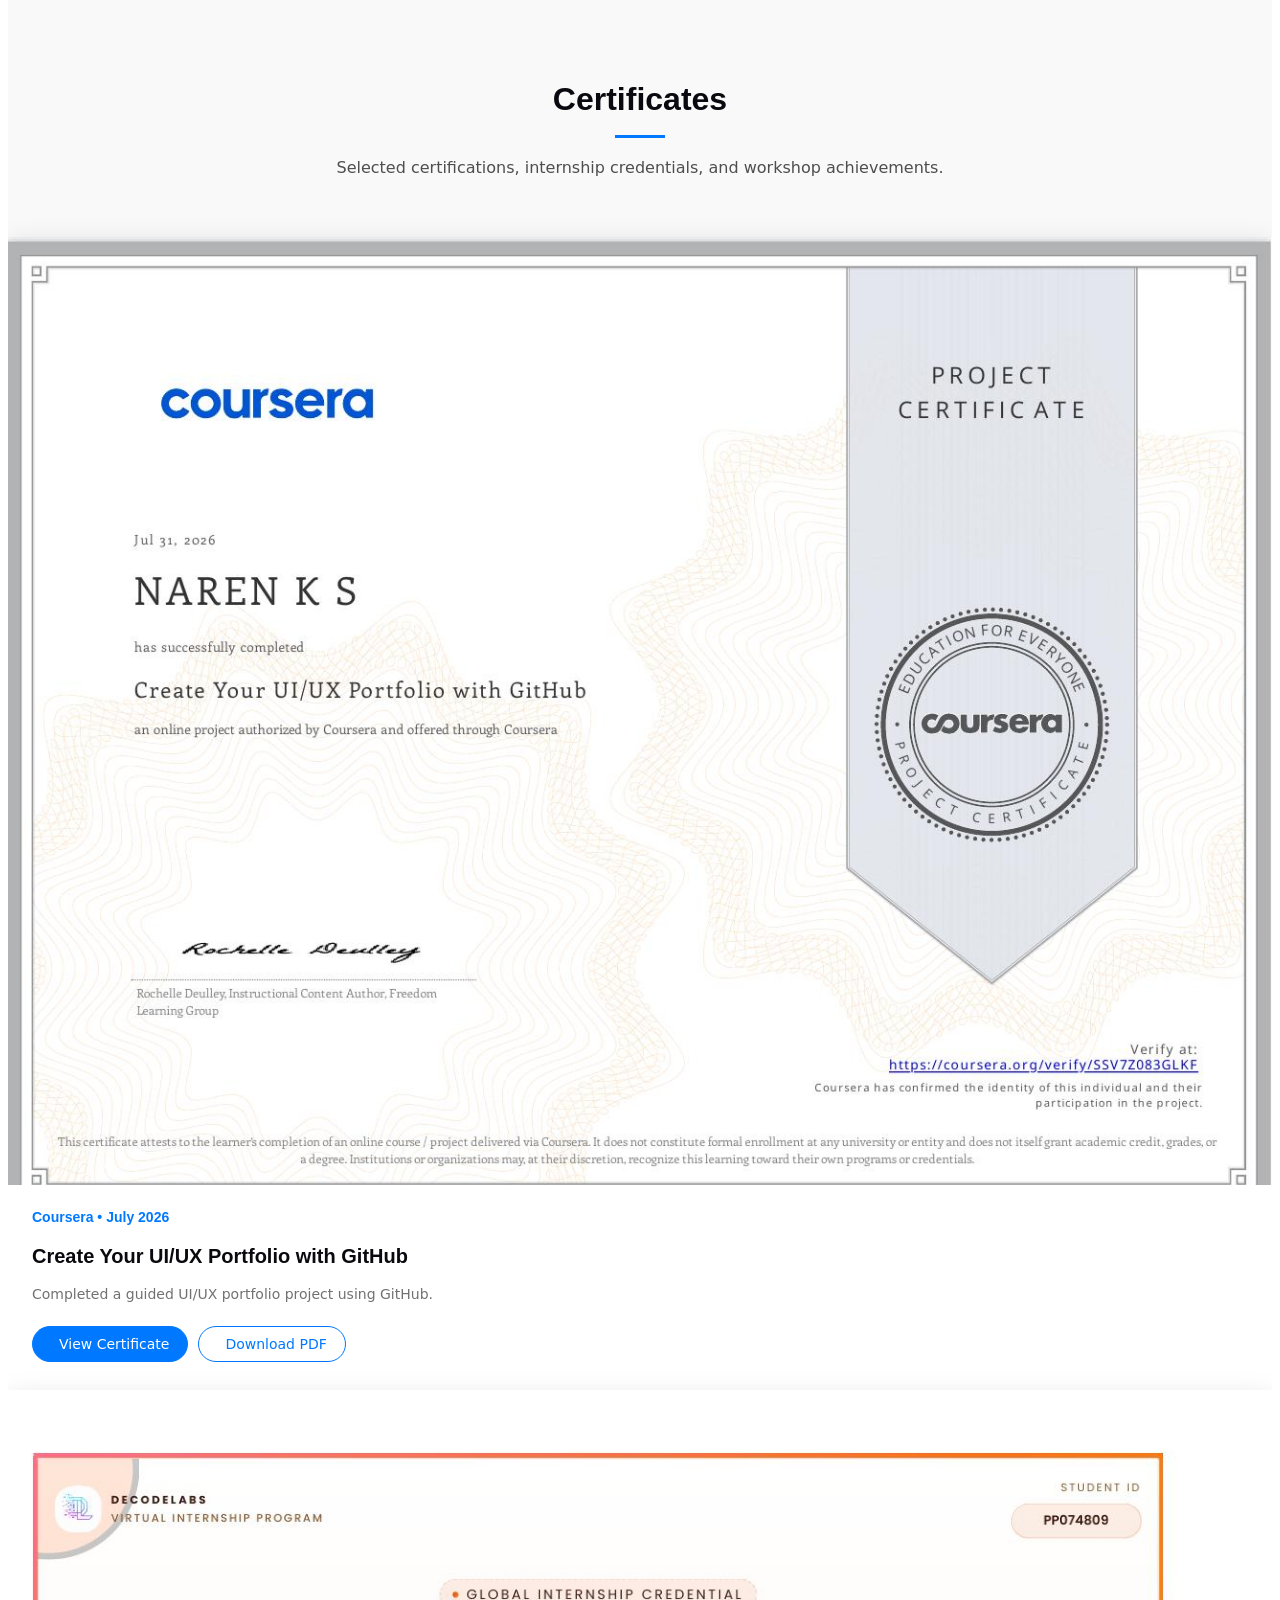
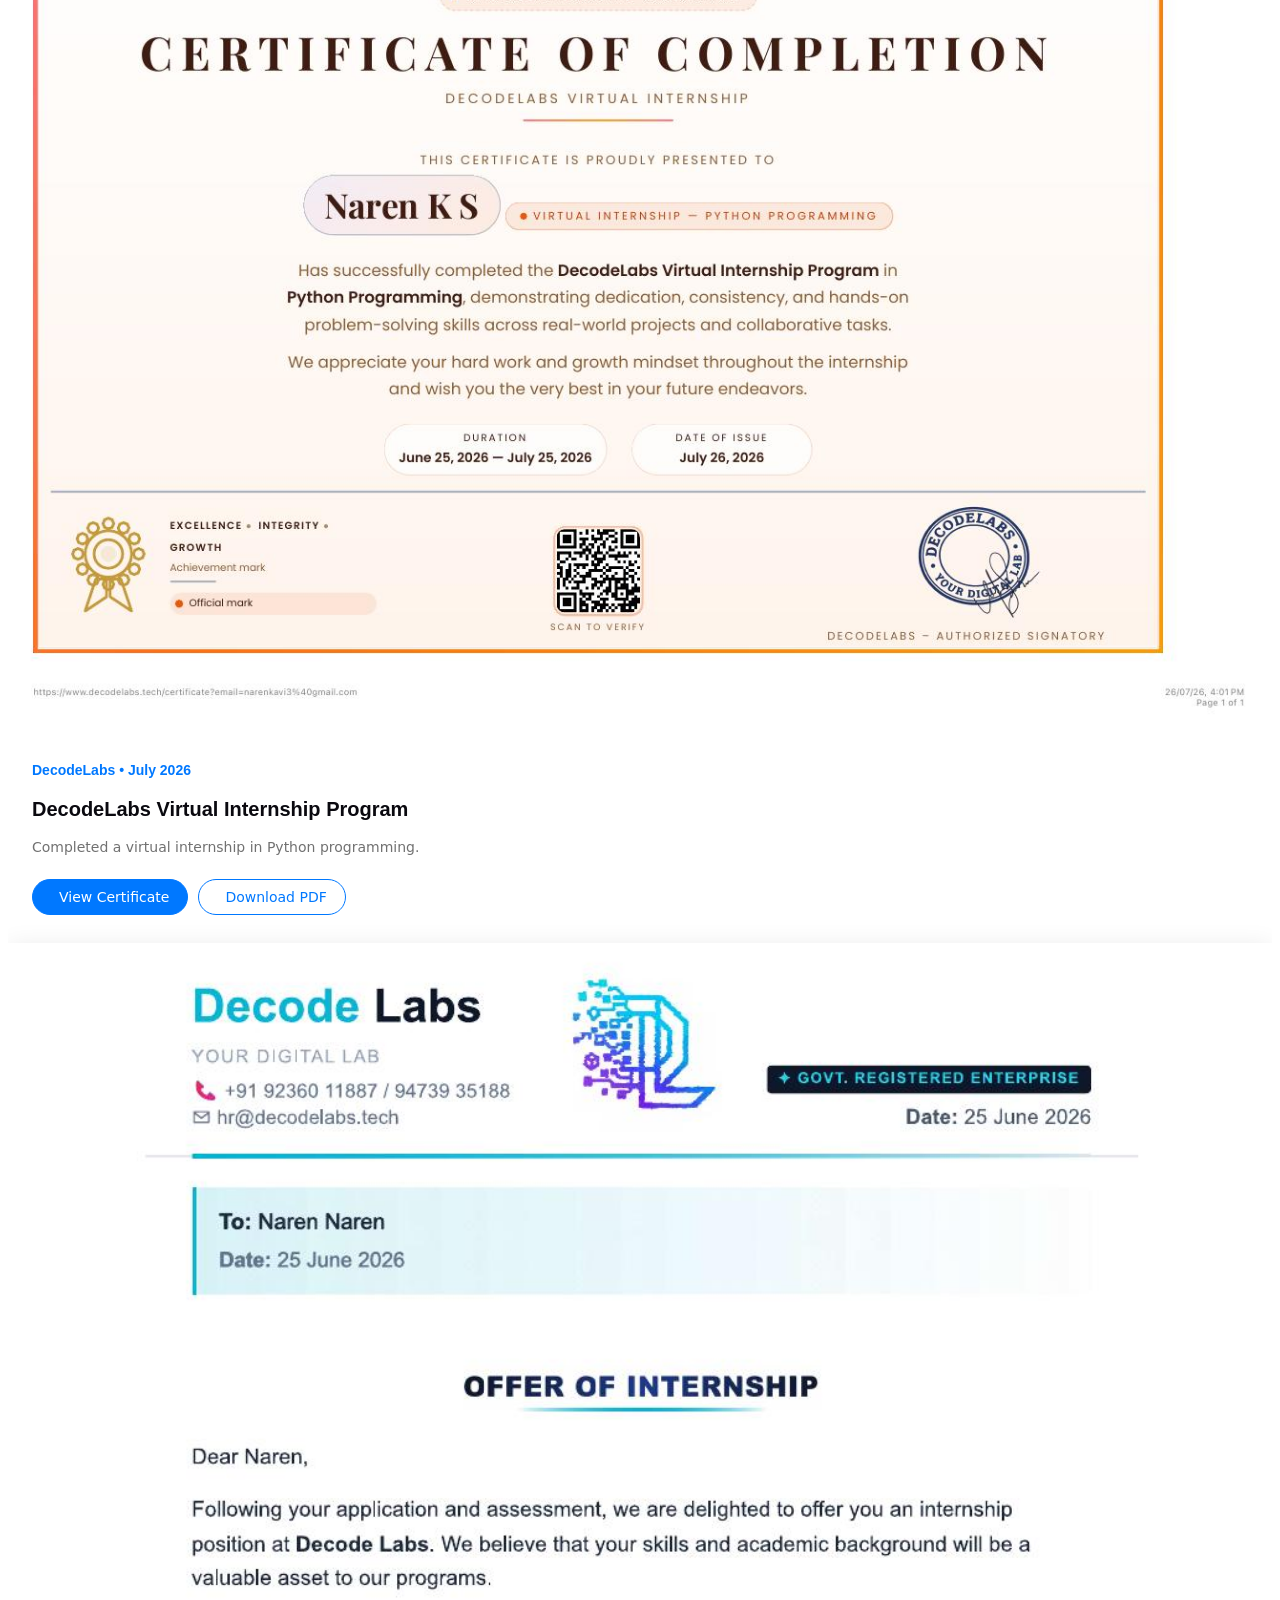
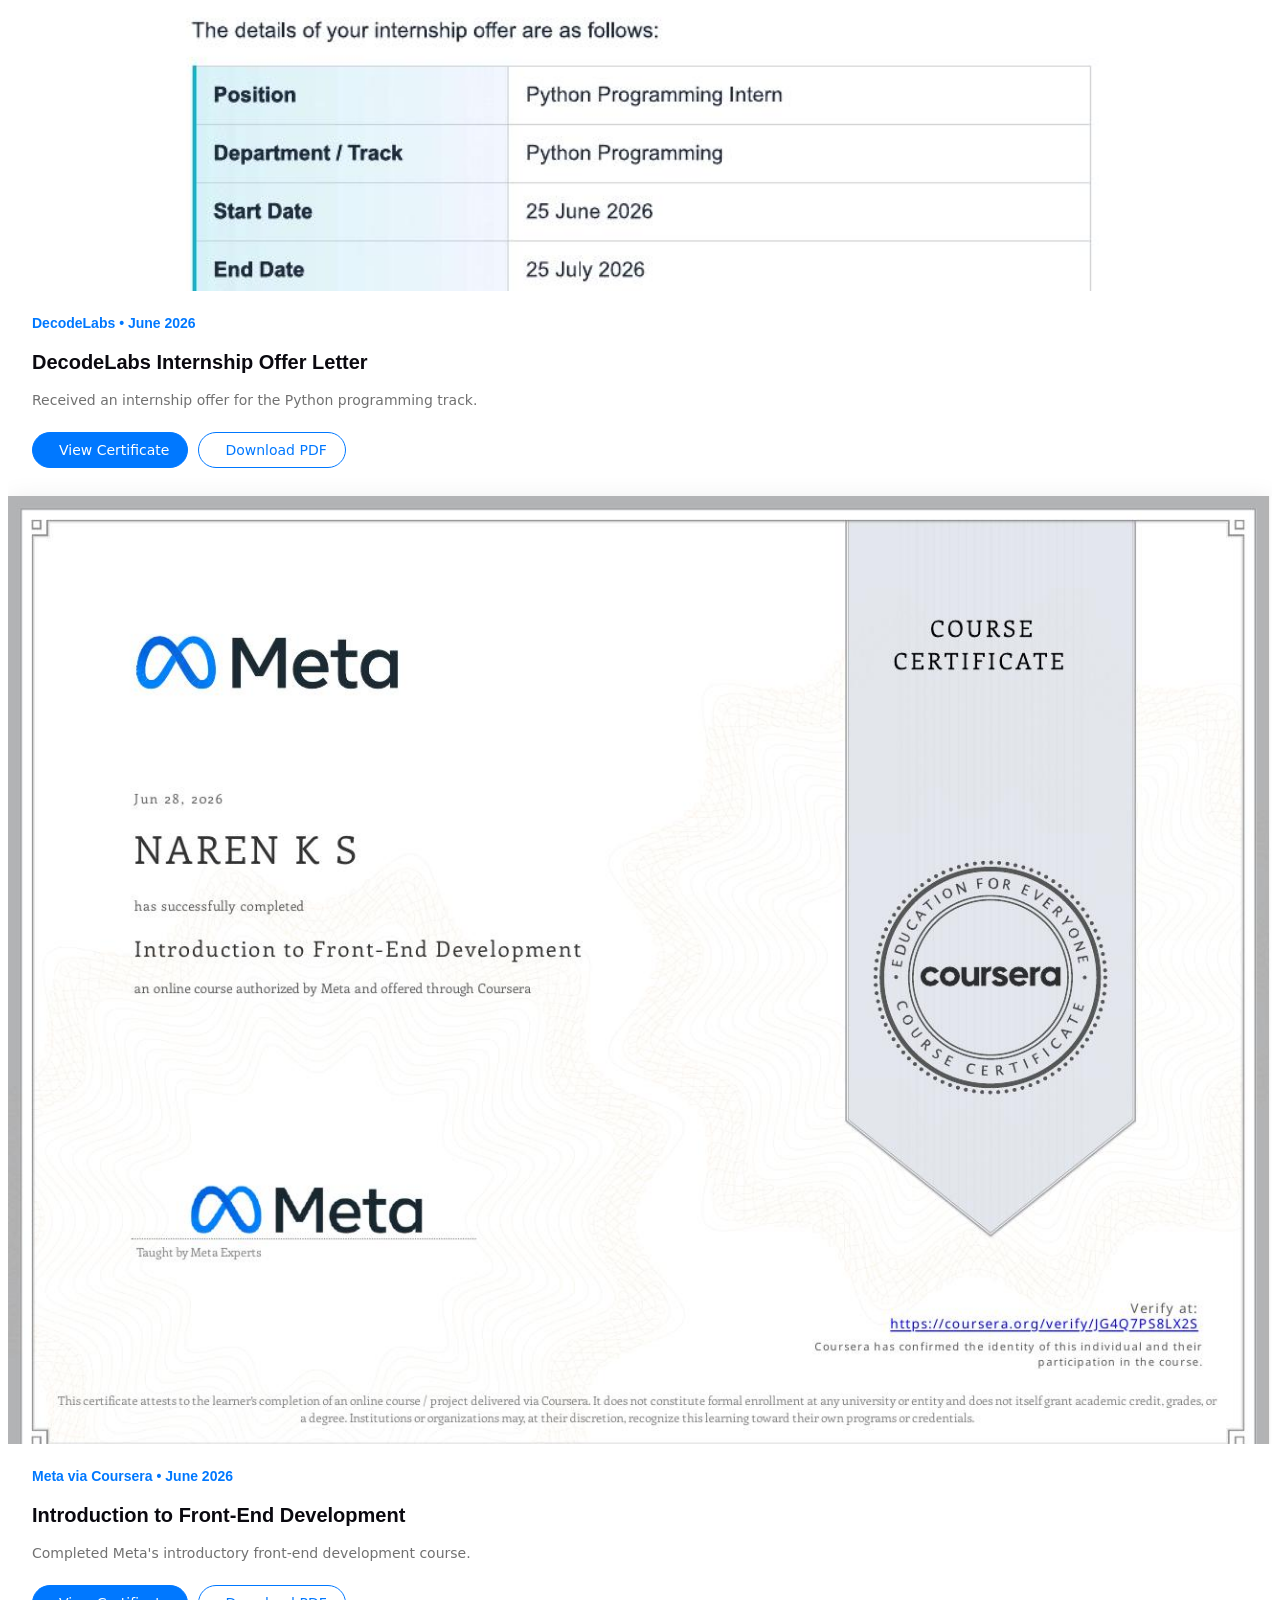
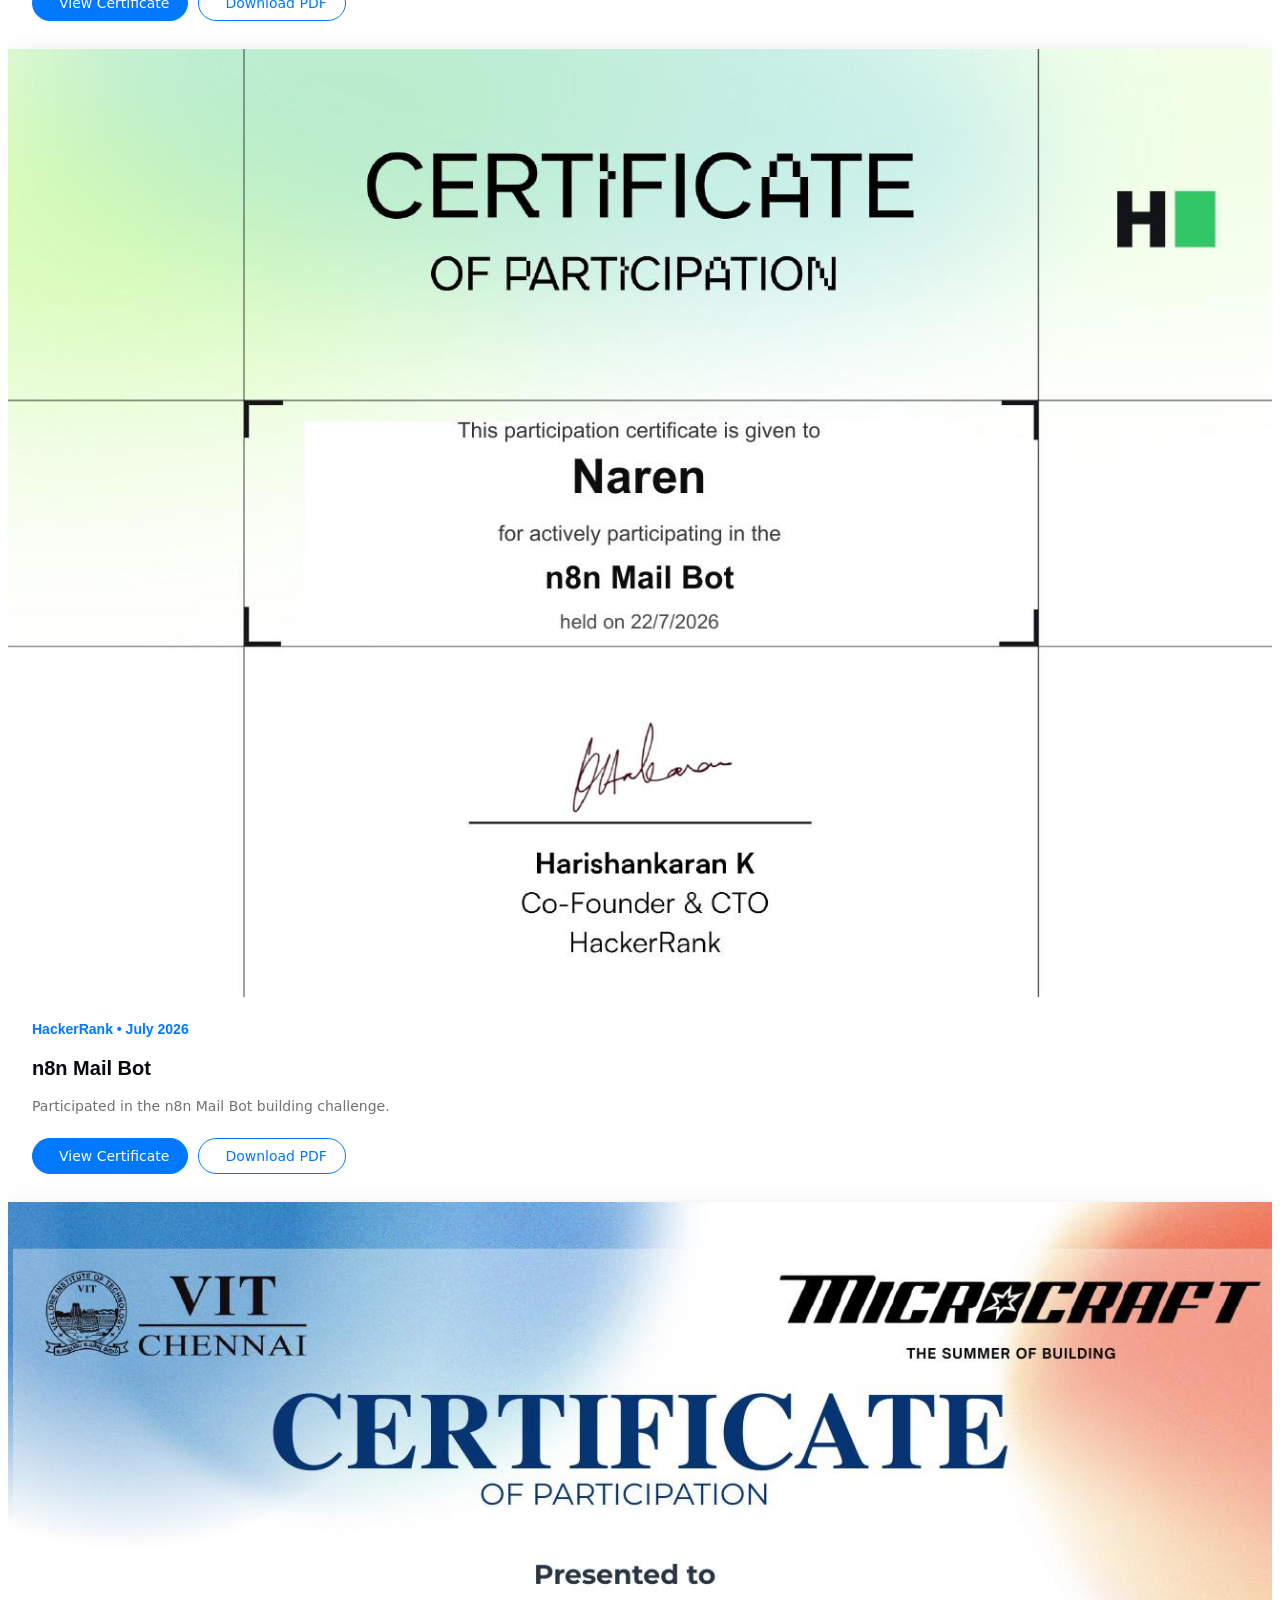
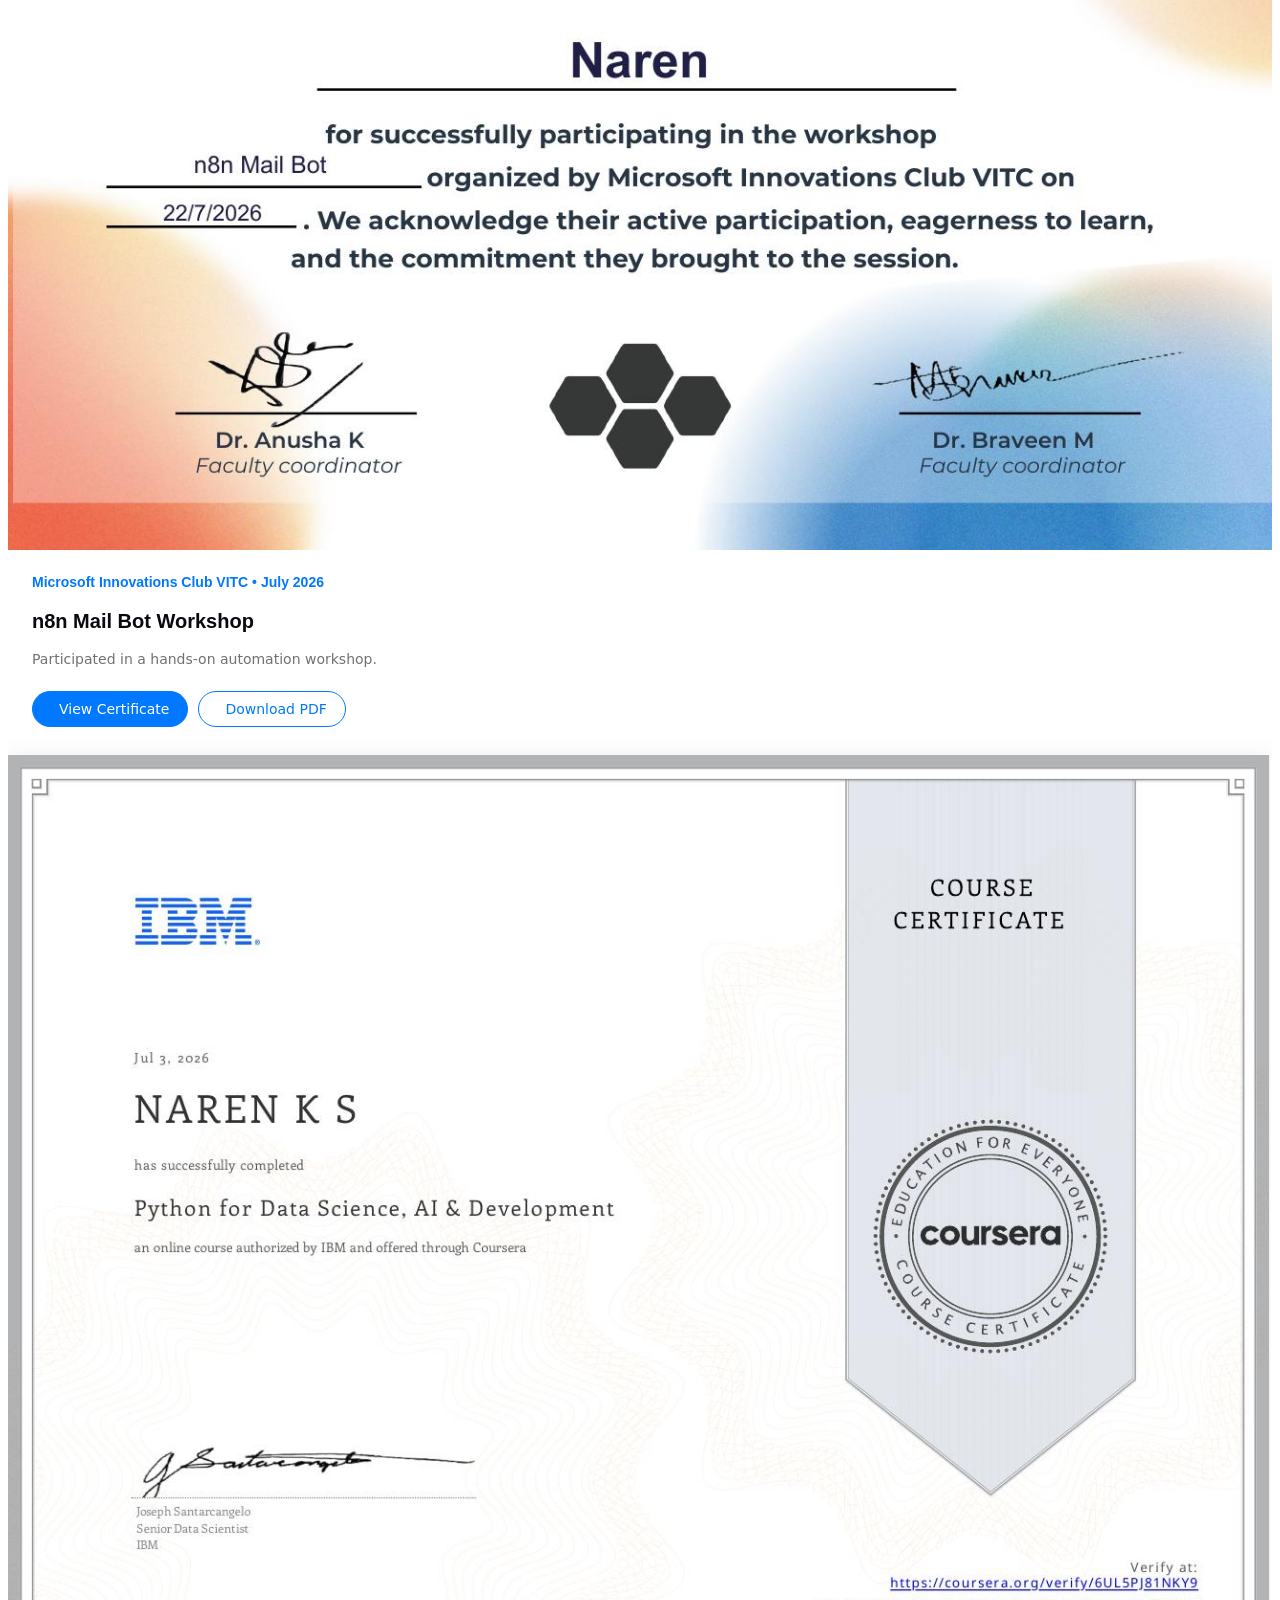
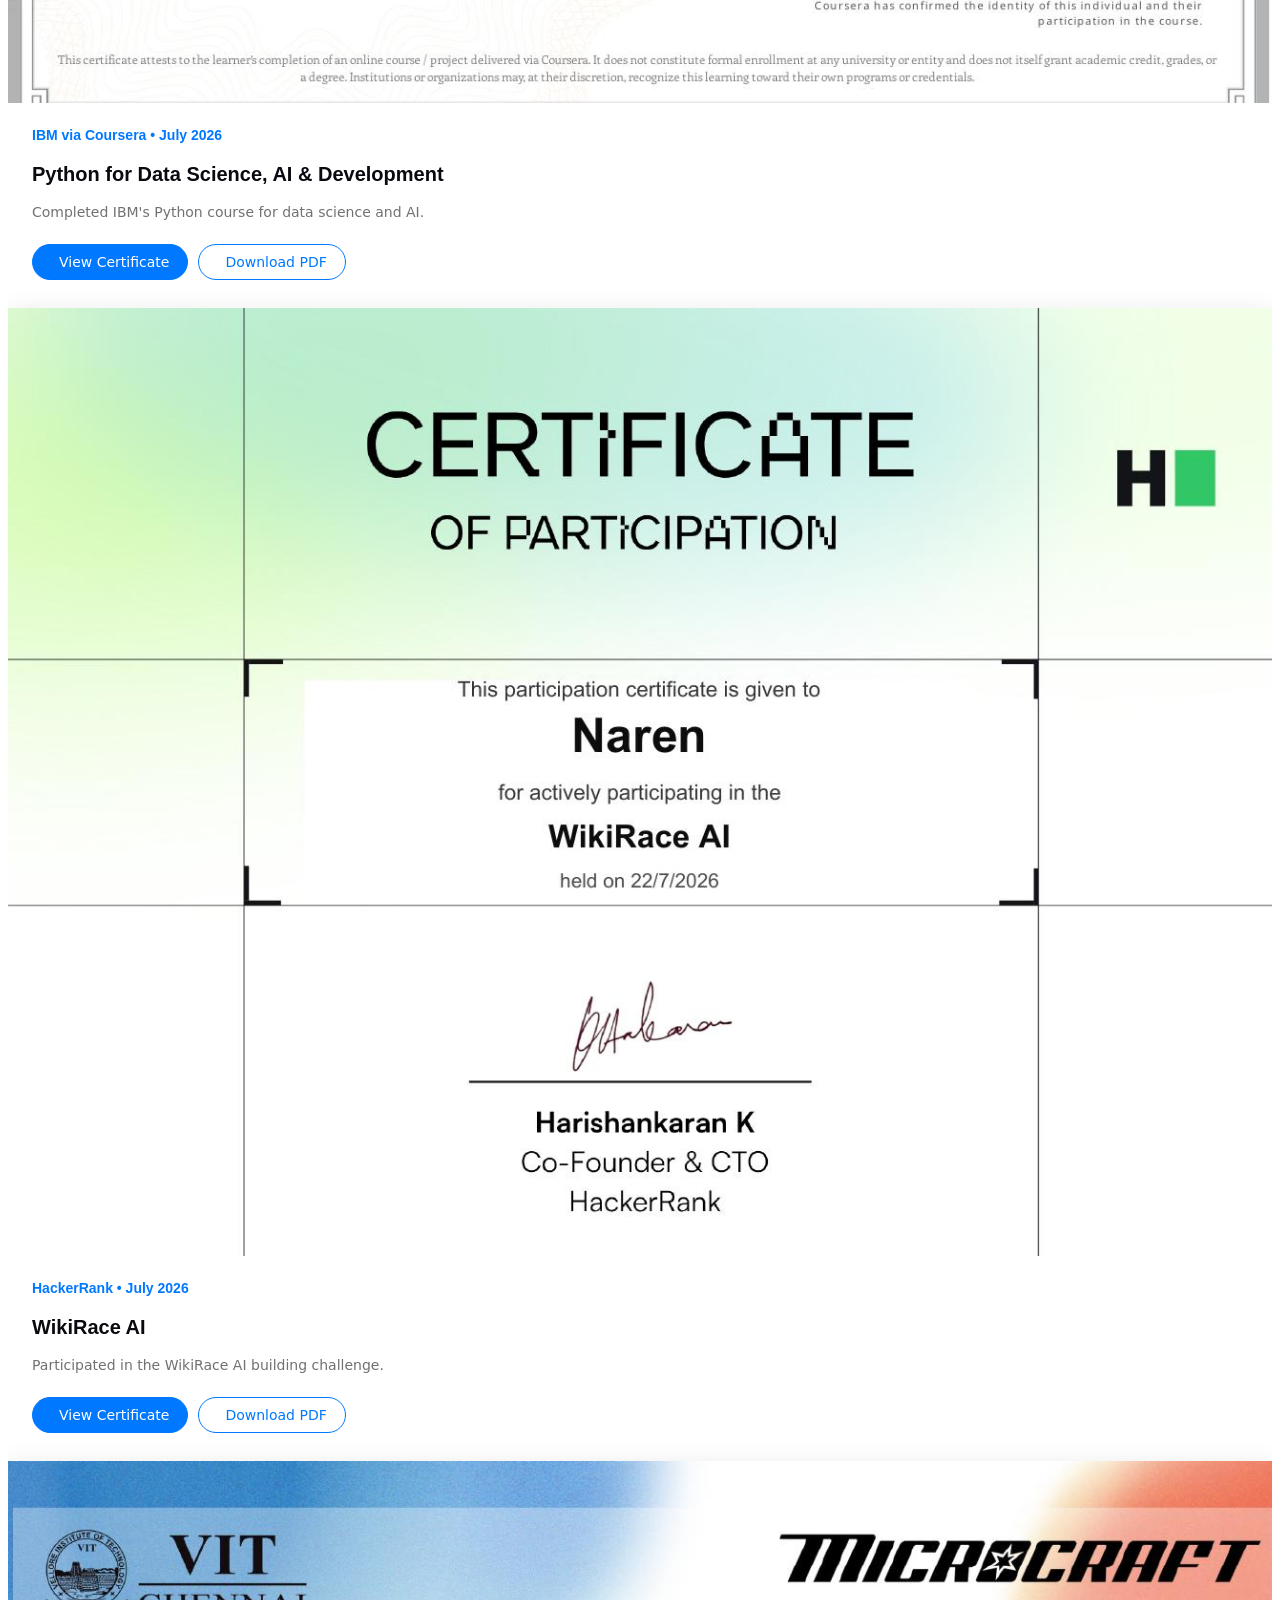
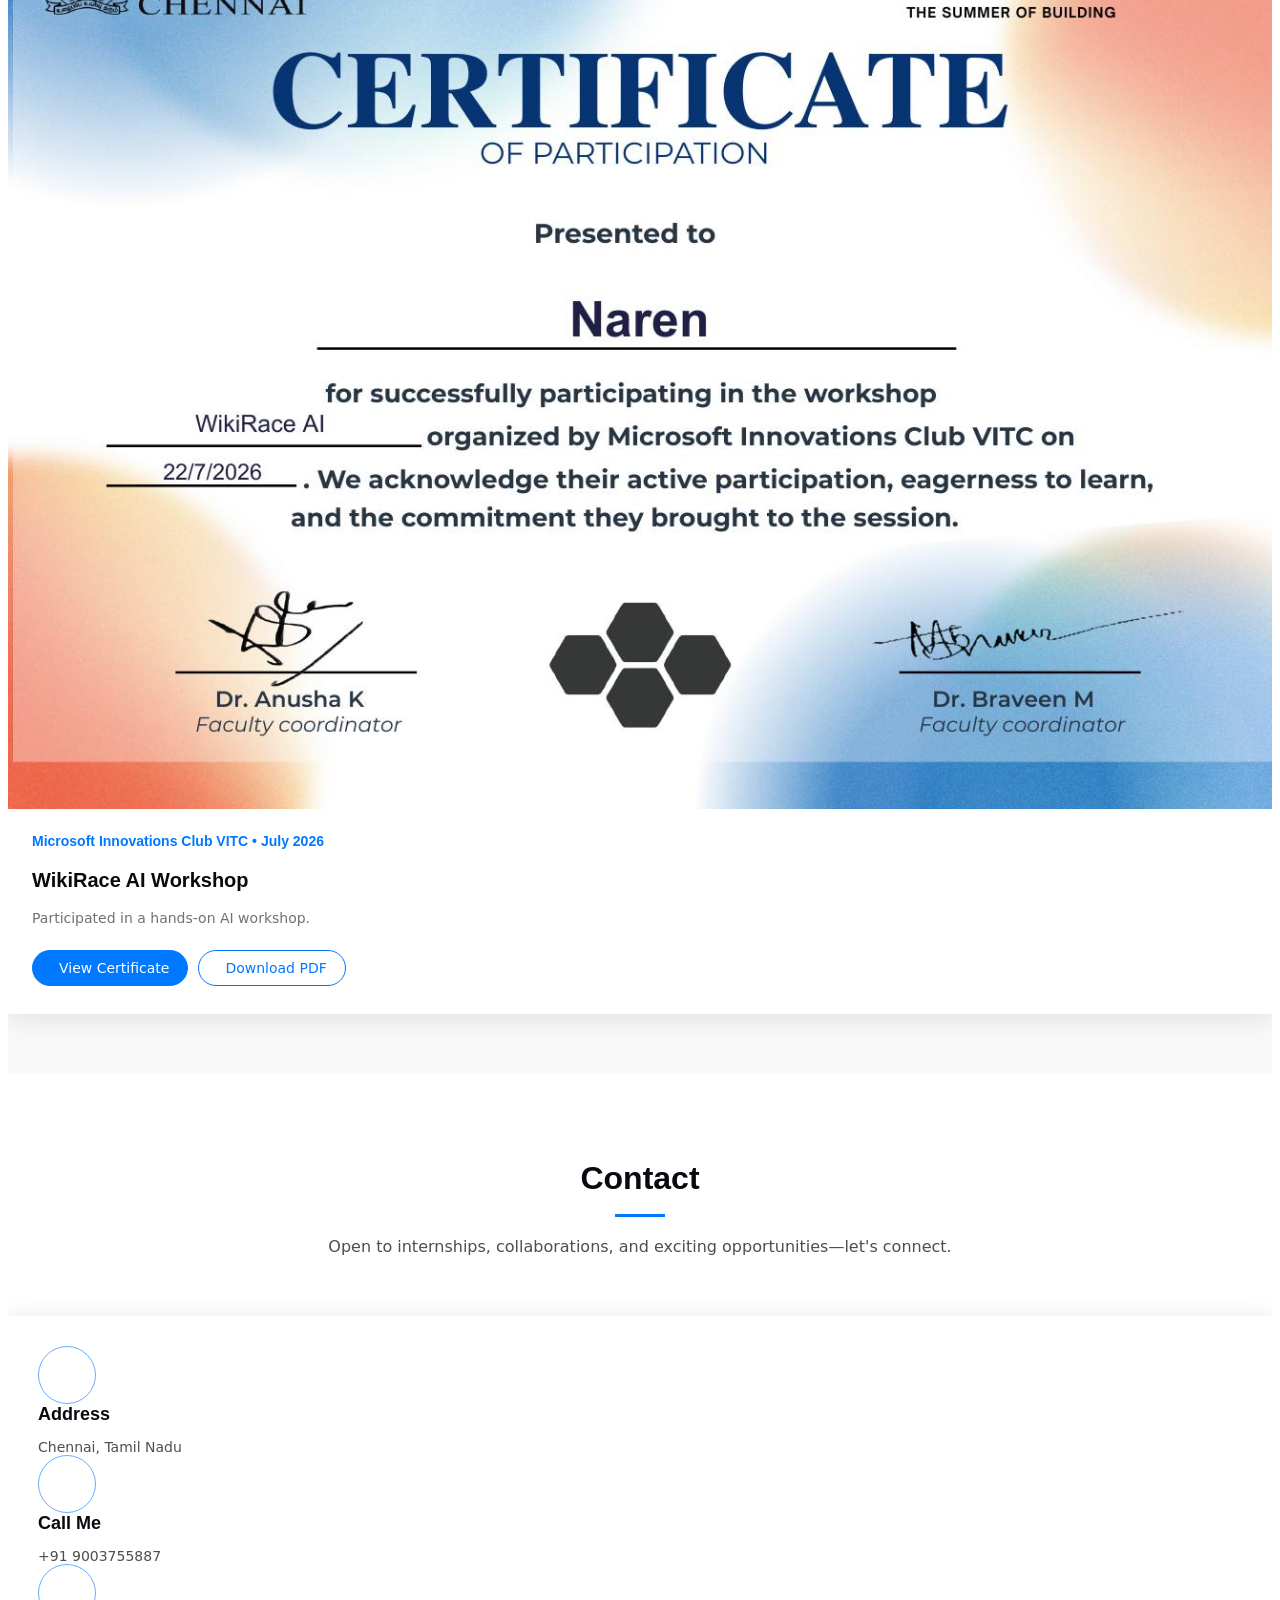
==== commit 487c3053: "Add certificates section" ====
--- a/index.html
+++ b/index.html
@@ -45,6 +45,7 @@
           <li><a href="#hero" class="active">Home<br></a></li>
           <li><a href="#about">About</a></li>
           <li><a href="#services">Services</a></li>
+          <li><a href="#certificates">Certificates</a></li>
           <!-- <li class="dropdown"><a href="#"><span>Dropdown</span> <i class="bi bi-chevron-down toggle-dropdown"></i></a>
             <ul>
               <li><a href="#">Dropdown 1</a></li>
@@ -295,6 +296,21 @@
 
     </section><!-- /Resume Section -->
 
+    <!-- Certificates Section -->
+    <section id="certificates" class="certificates section light-background">
+
+      <!-- Section Title -->
+      <div class="container section-title" data-aos="fade-up">
+        <h2>Certificates</h2>
+        <p>Selected certifications, internship credentials, and workshop achievements.</p>
+      </div><!-- End Section Title -->
+
+      <div class="container">
+        <div id="certificates-grid" class="row gy-4"></div>
+      </div>
+
+    </section><!-- /Certificates Section -->
+
     <!-- Contact Section -->
     <section id="contact" class="contact section">
 
@@ -412,6 +428,9 @@
   <script src="assets/vendor/isotope-layout/isotope.pkgd.min.js"></script>
   <script src="assets/vendor/swiper/swiper-bundle.min.js"></script>
 
+  <!-- Certificates Data -->
+  <script src="assets/js/certificates.js"></script>
+
   <!-- Main JS File -->
   <script src="assets/js/main.js"></script>
 
--- a/assets/css/main.css
+++ b/assets/css/main.css
@@ -857,6 +857,132 @@
 }
 
 /*--------------------------------------------------------------
+# Certificates Section
+--------------------------------------------------------------*/
+.certificates .certificate-card {
+  background-color: var(--surface-color);
+  box-shadow: 0px 5px 25px 0px rgba(0, 0, 0, 0.1);
+  height: 100%;
+  overflow: hidden;
+  transition: all ease-in-out 0.3s;
+  border-bottom: 4px solid var(--surface-color);
+}
+
+.certificates .certificate-card:hover {
+  transform: translateY(-8px);
+  border-color: var(--accent-color);
+  box-shadow: 0px 12px 35px rgba(0, 0, 0, 0.15);
+}
+
+.certificates .certificate-media {
+  background: color-mix(in srgb, var(--default-color), transparent 96%);
+  aspect-ratio: 4 / 3;
+  overflow: hidden;
+  display: flex;
+  align-items: center;
+  justify-content: center;
+}
+
+.certificates .certificate-media img {
+  width: 100%;
+  height: 100%;
+  object-fit: cover;
+  object-position: top center;
+  transition: transform ease-in-out 0.3s;
+}
+
+.certificates .certificate-card:hover .certificate-media img {
+  transform: scale(1.03);
+}
+
+.certificates .certificate-placeholder {
+  color: var(--accent-color);
+  font-size: 56px;
+}
+
+.certificates .certificate-body {
+  padding: 24px;
+}
+
+.certificates .certificate-meta {
+  color: var(--accent-color);
+  font-family: var(--heading-font);
+  font-size: 14px;
+  font-weight: 600;
+  margin-bottom: 10px;
+}
+
+.certificates .certificate-body h3 {
+  font-size: 20px;
+  font-weight: 700;
+  margin-bottom: 12px;
+}
+
+.certificates .certificate-body p {
+  color: color-mix(in srgb, var(--default-color), transparent 20%);
+  font-size: 14px;
+  line-height: 24px;
+  margin-bottom: 20px;
+}
+
+.certificates .certificate-actions {
+  display: flex;
+  flex-wrap: wrap;
+  gap: 10px;
+}
+
+.certificates .certificate-btn {
+  color: var(--contrast-color);
+  background: var(--accent-color);
+  border: 1px solid var(--accent-color);
+  border-radius: 50px;
+  display: inline-flex;
+  align-items: center;
+  gap: 8px;
+  font-size: 14px;
+  font-weight: 500;
+  padding: 9px 18px;
+  transition: 0.3s;
+}
+
+.certificates .certificate-btn i {
+  font-size: 16px;
+  line-height: 0;
+}
+
+.certificates .certificate-btn:hover {
+  background: color-mix(in srgb, var(--accent-color), transparent 20%);
+  border-color: color-mix(in srgb, var(--accent-color), transparent 20%);
+  color: var(--contrast-color);
+}
+
+.certificates .certificate-btn-outline {
+  color: var(--accent-color);
+  background: transparent;
+}
+
+.certificates .certificate-btn-outline:hover {
+  color: var(--contrast-color);
+  background: var(--accent-color);
+  border-color: var(--accent-color);
+}
+
+@media (max-width: 575px) {
+  .certificates .certificate-body {
+    padding: 20px;
+  }
+
+  .certificates .certificate-actions {
+    flex-direction: column;
+  }
+
+  .certificates .certificate-btn {
+    justify-content: center;
+    width: 100%;
+  }
+}
+
+/*--------------------------------------------------------------
 # Services Section
 --------------------------------------------------------------*/
 .services .service-item {
@@ -1626,4 +1752,4 @@
 --------------------------------------------------------------*/
 .starter-section {
   /* Add your styles here */
-}+}
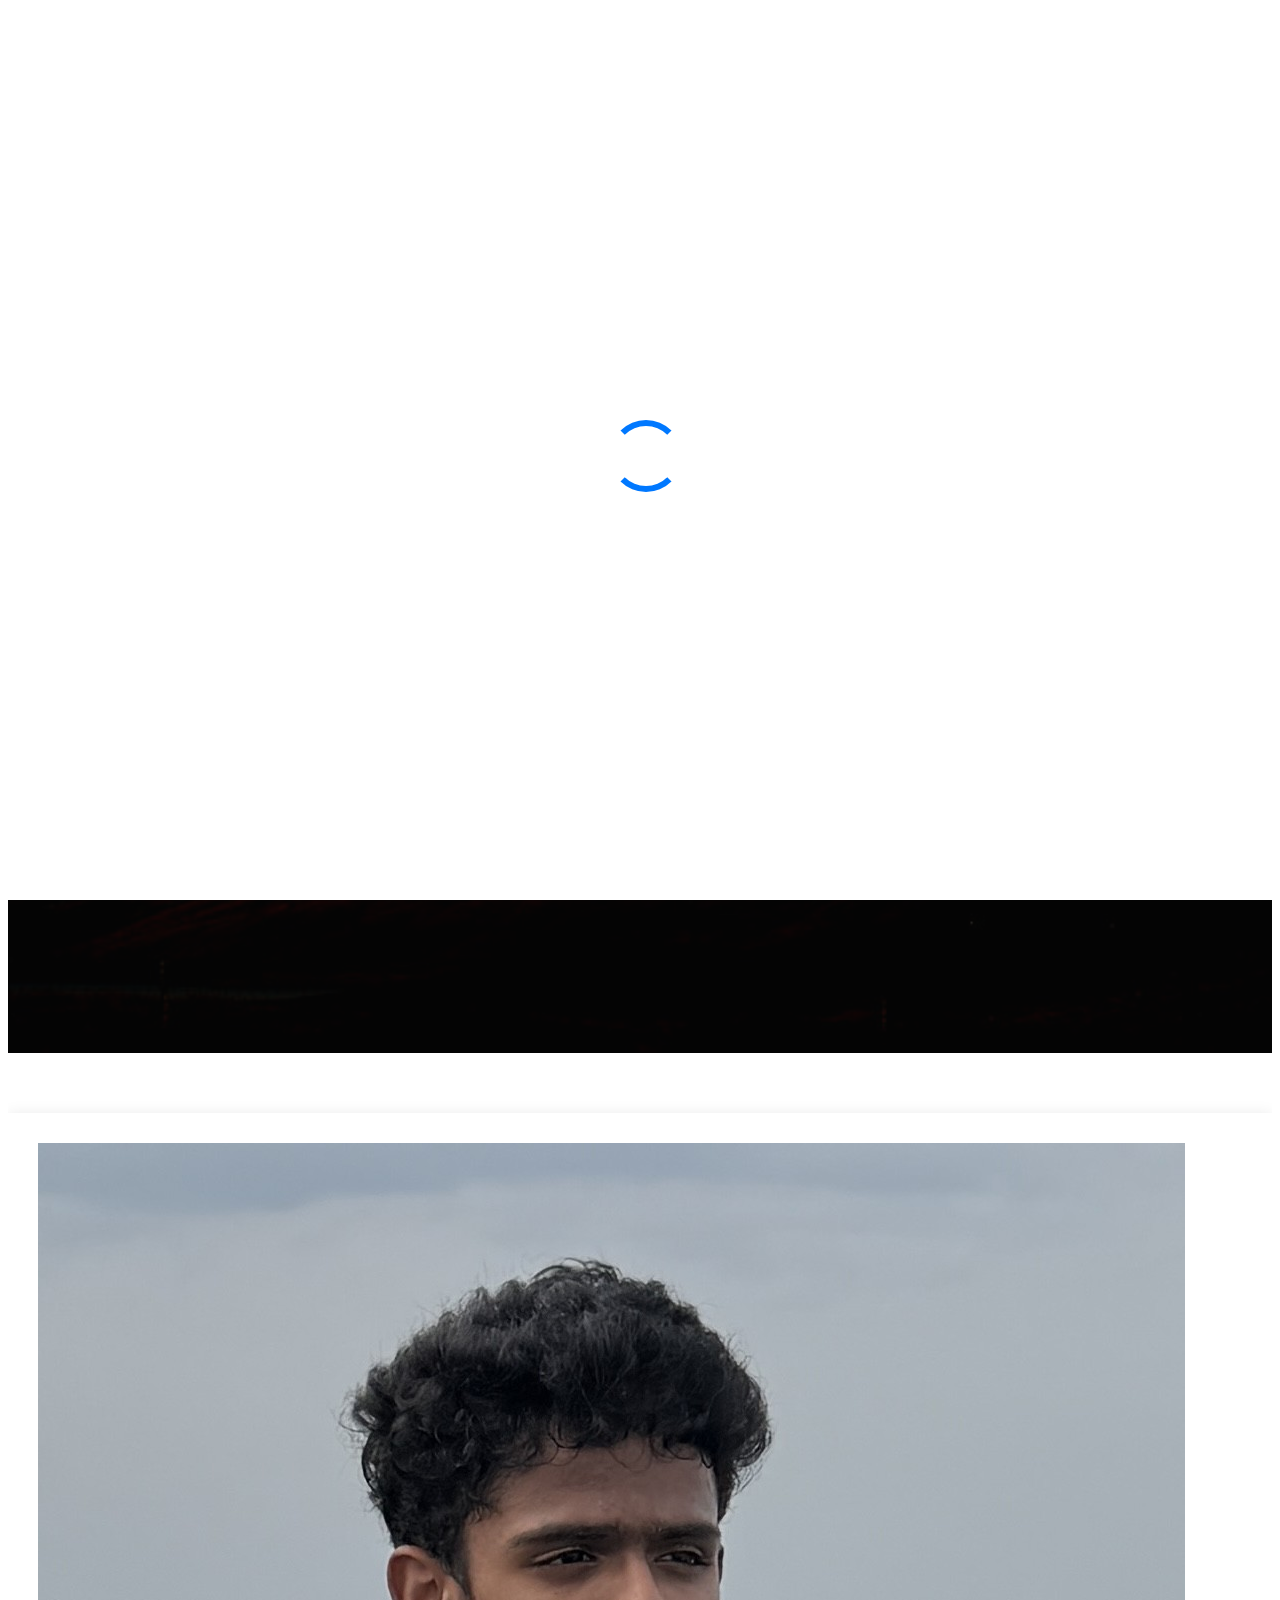
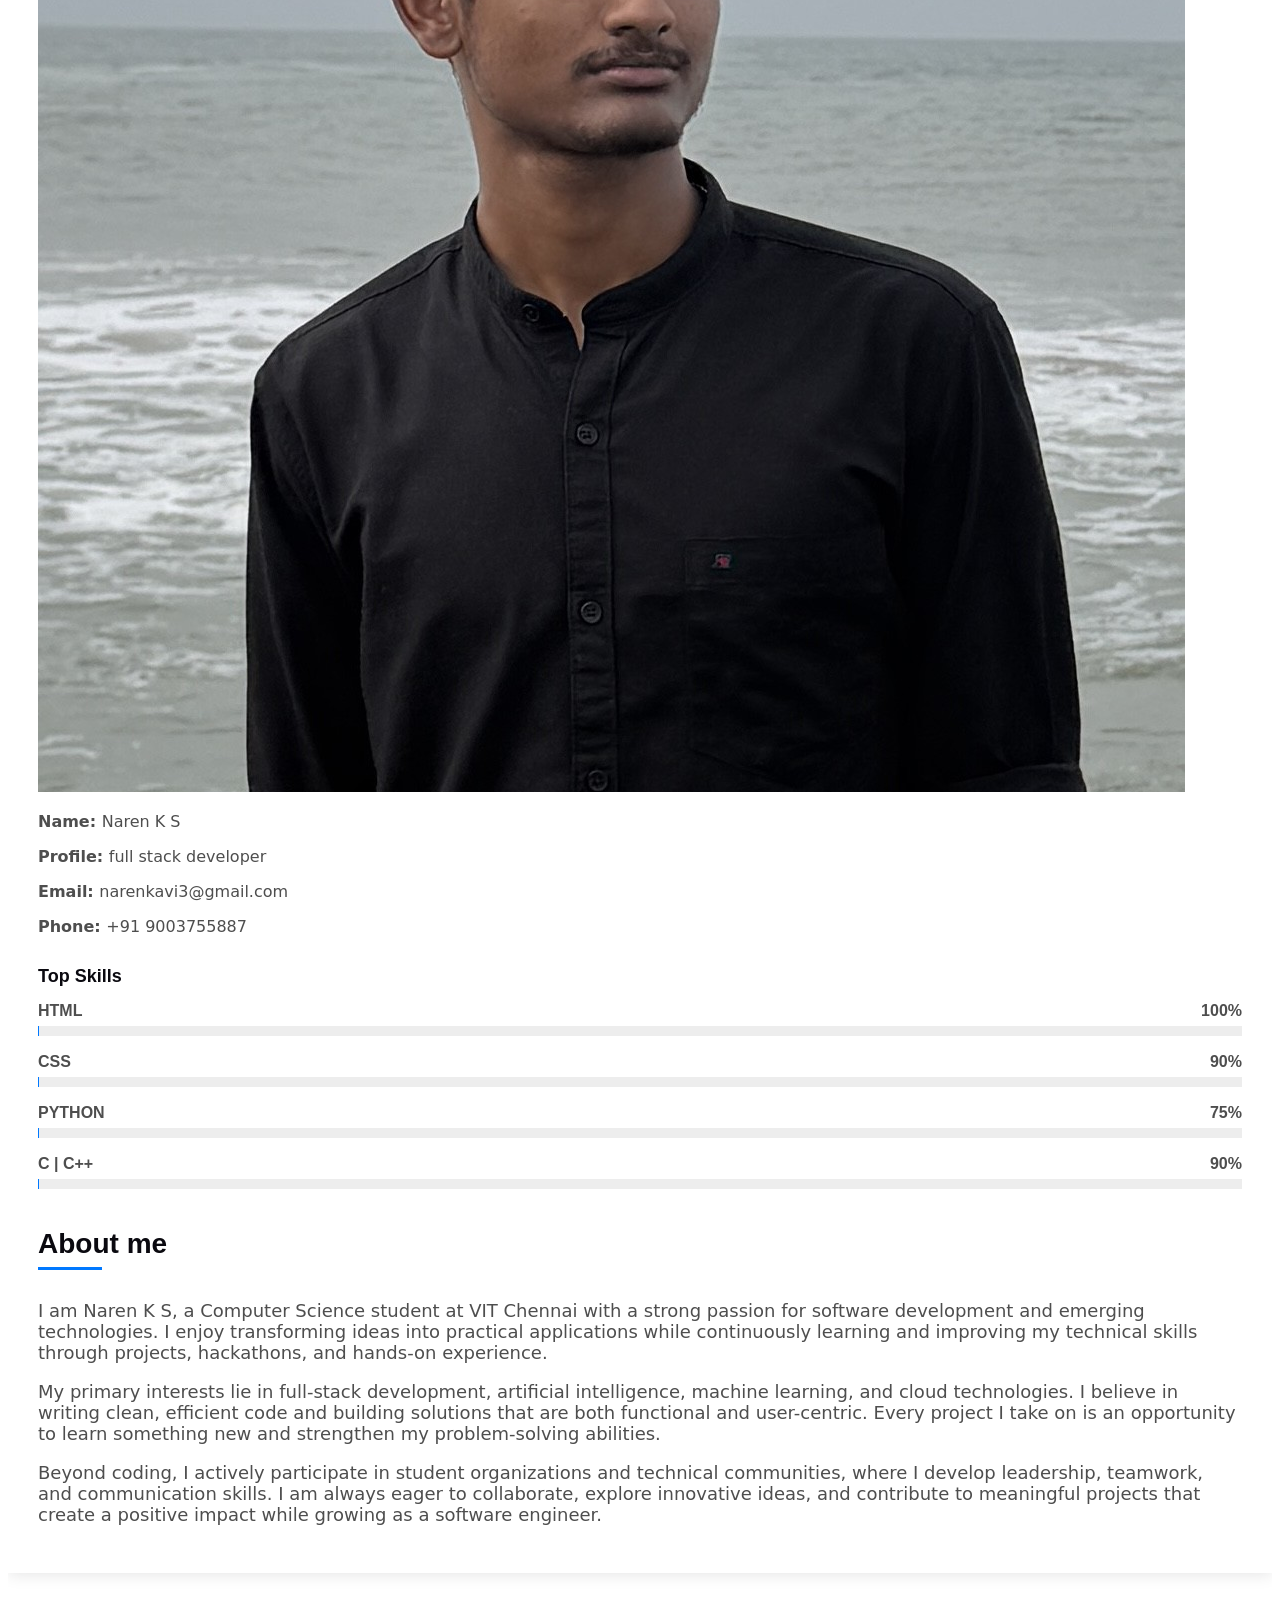
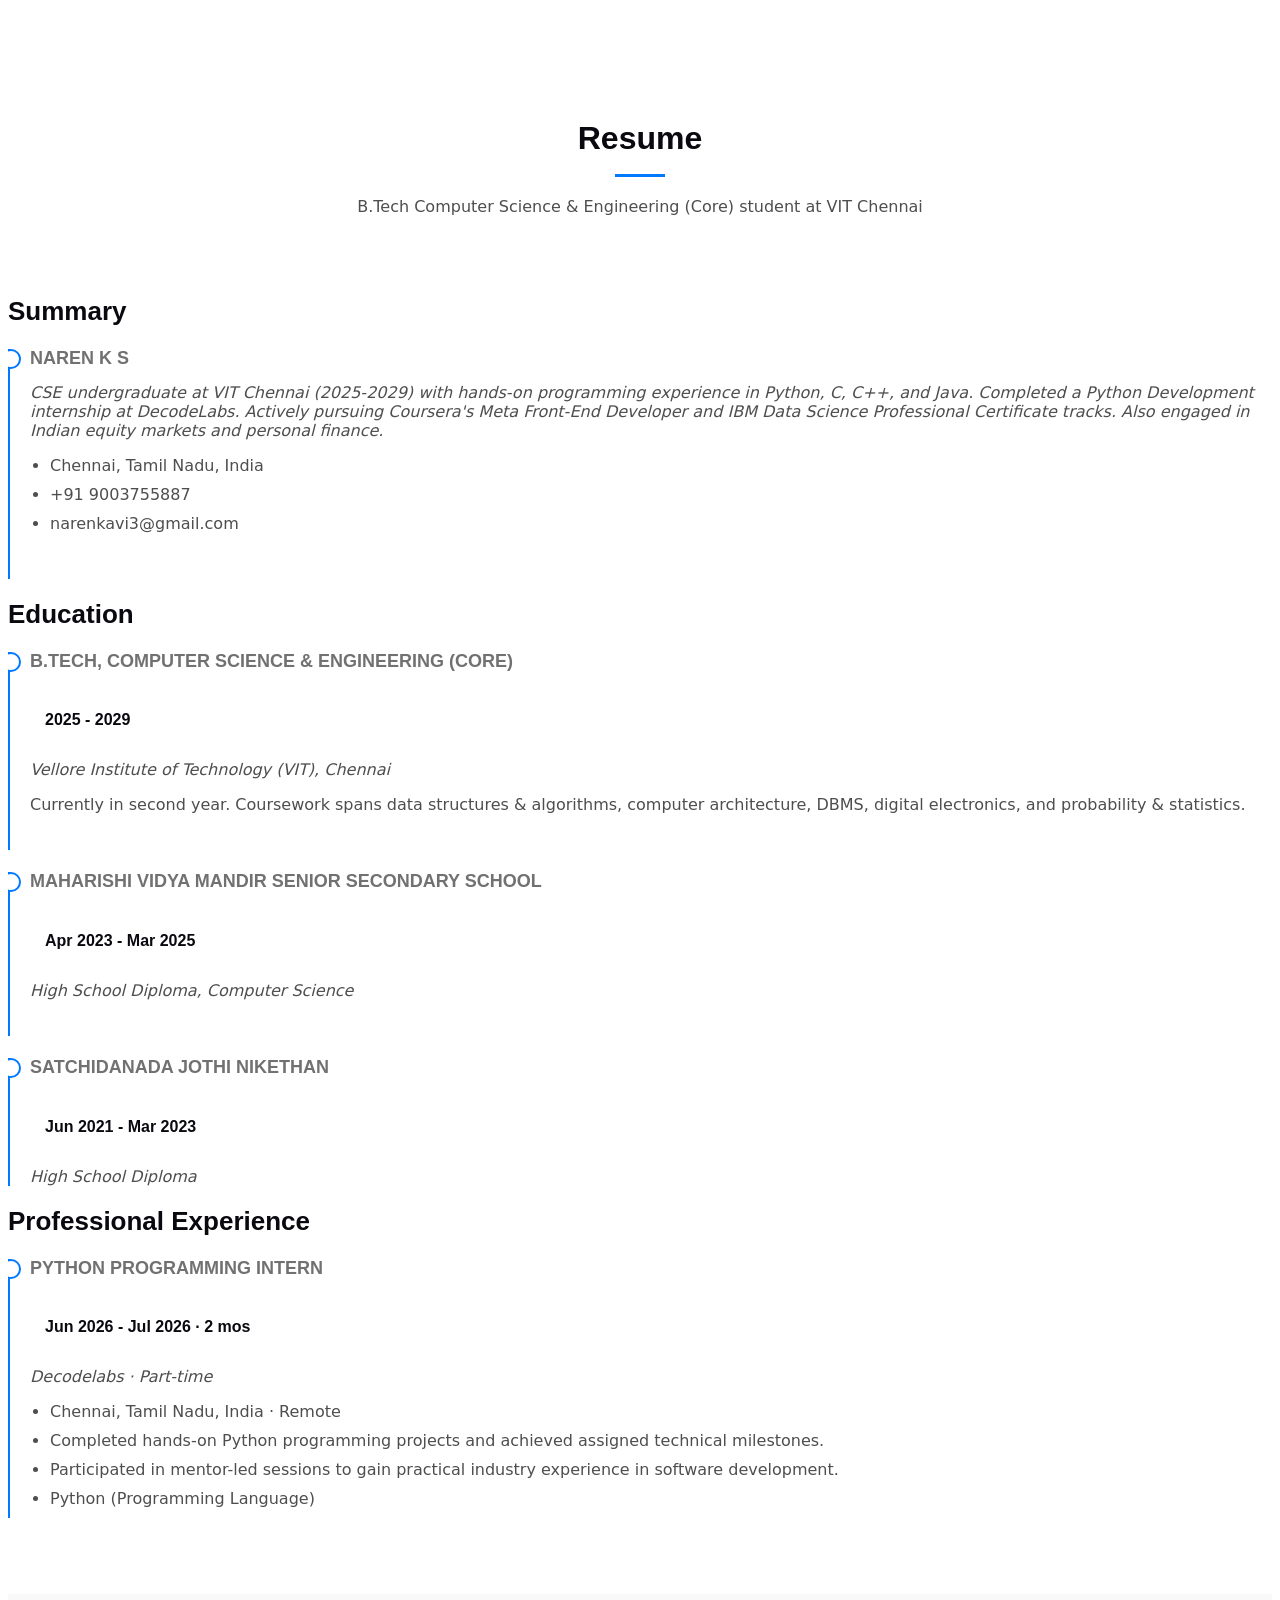
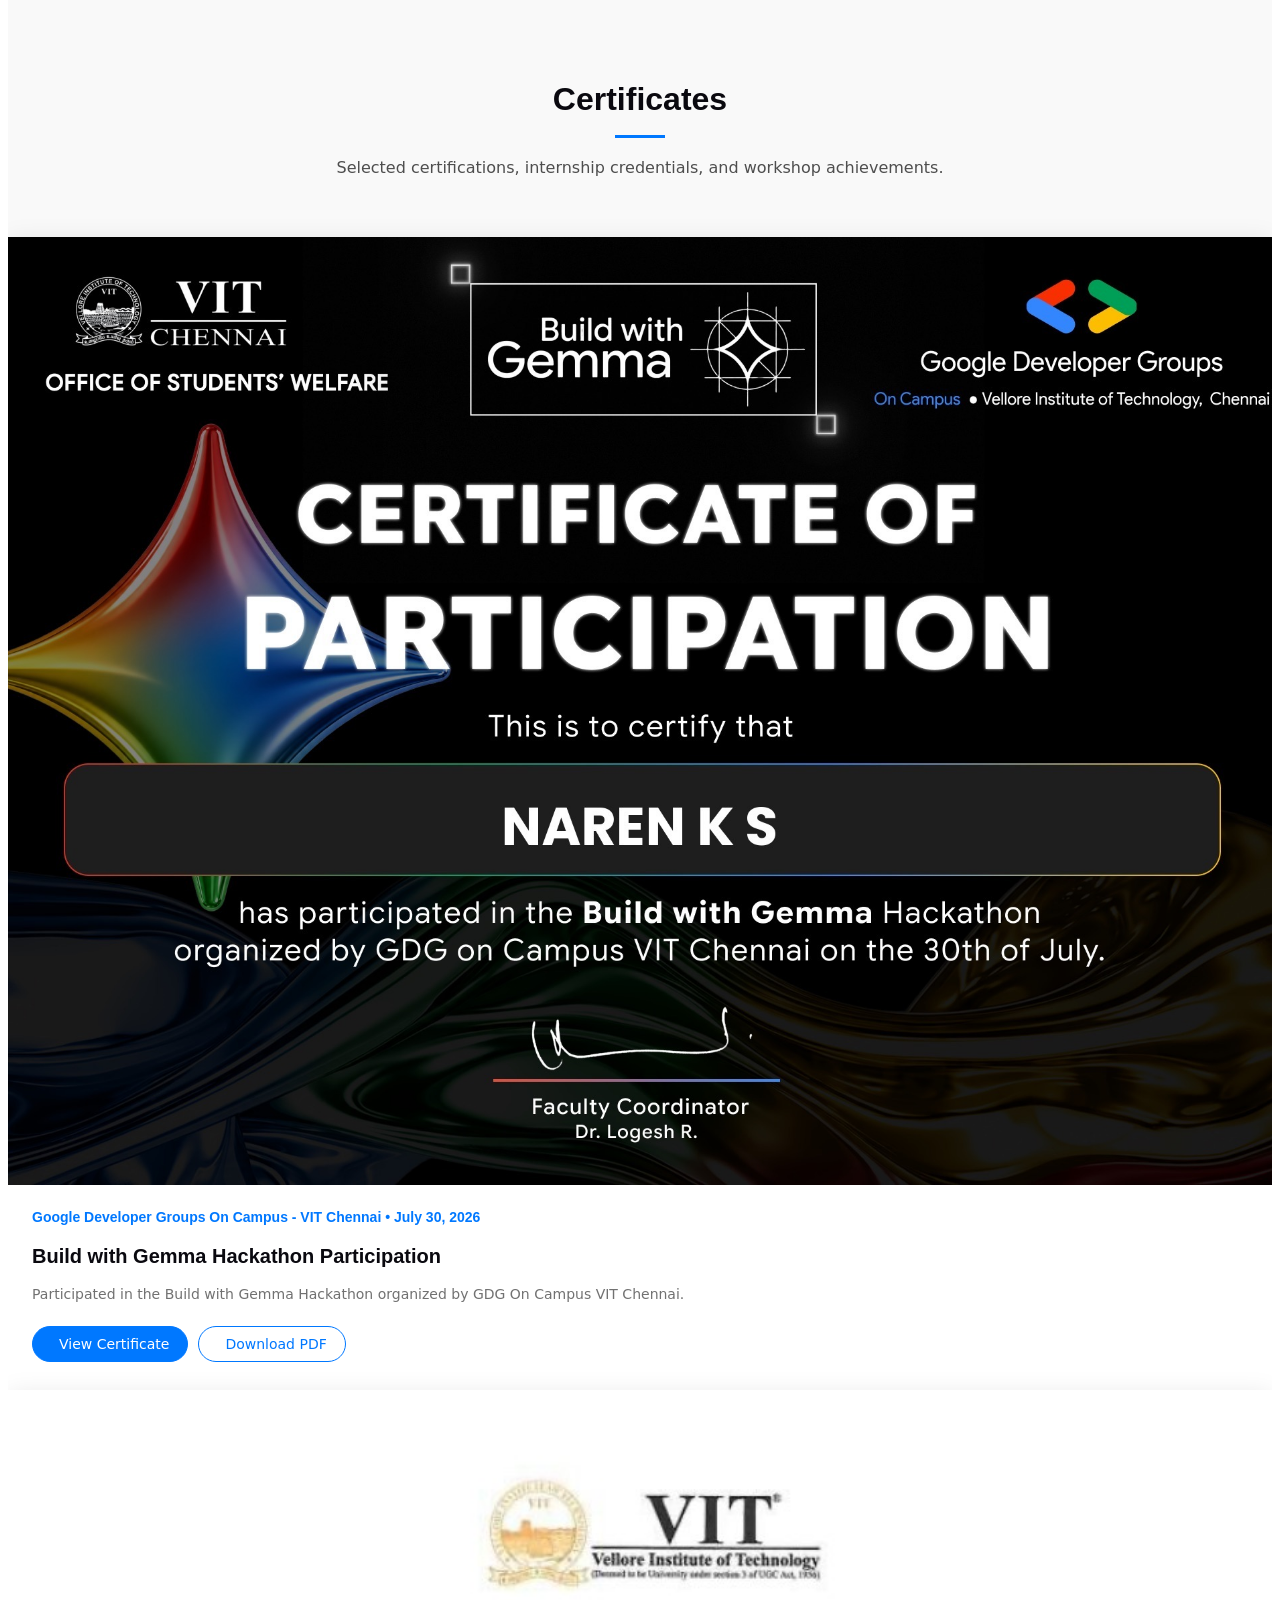
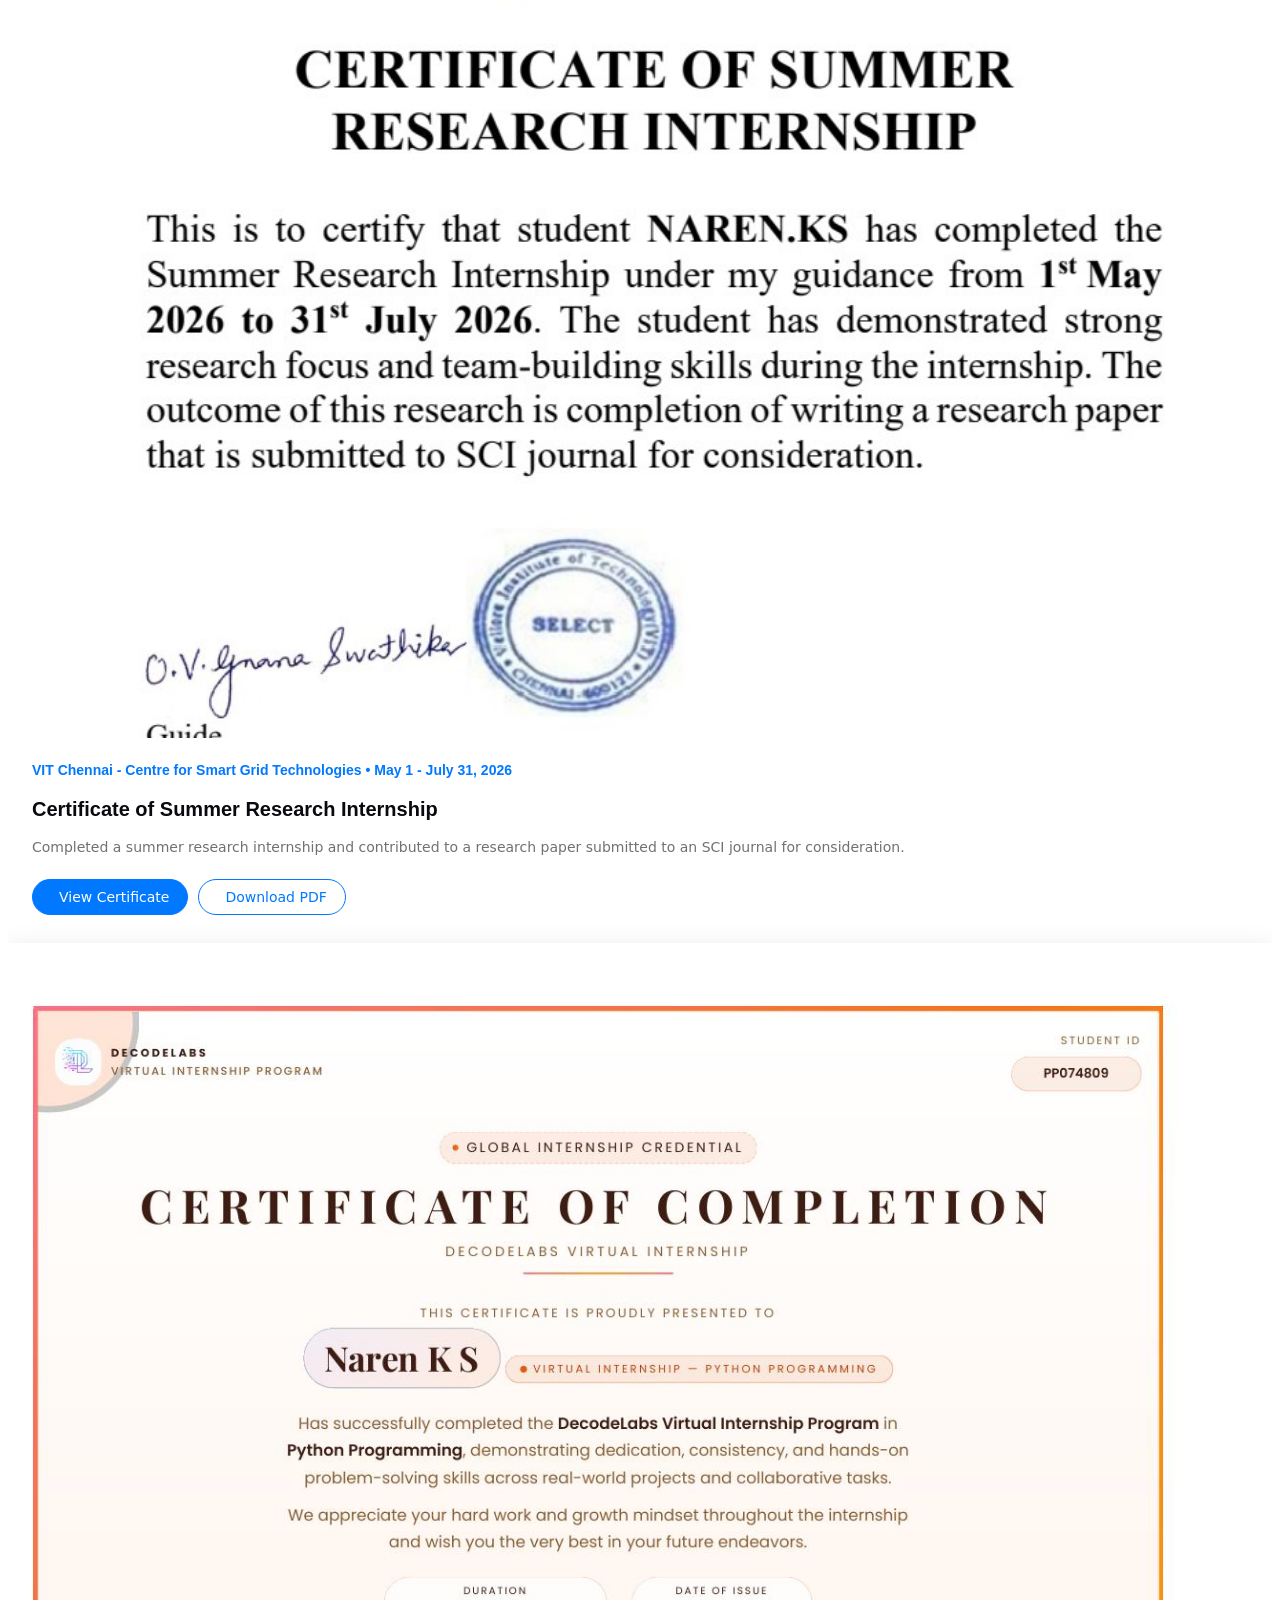
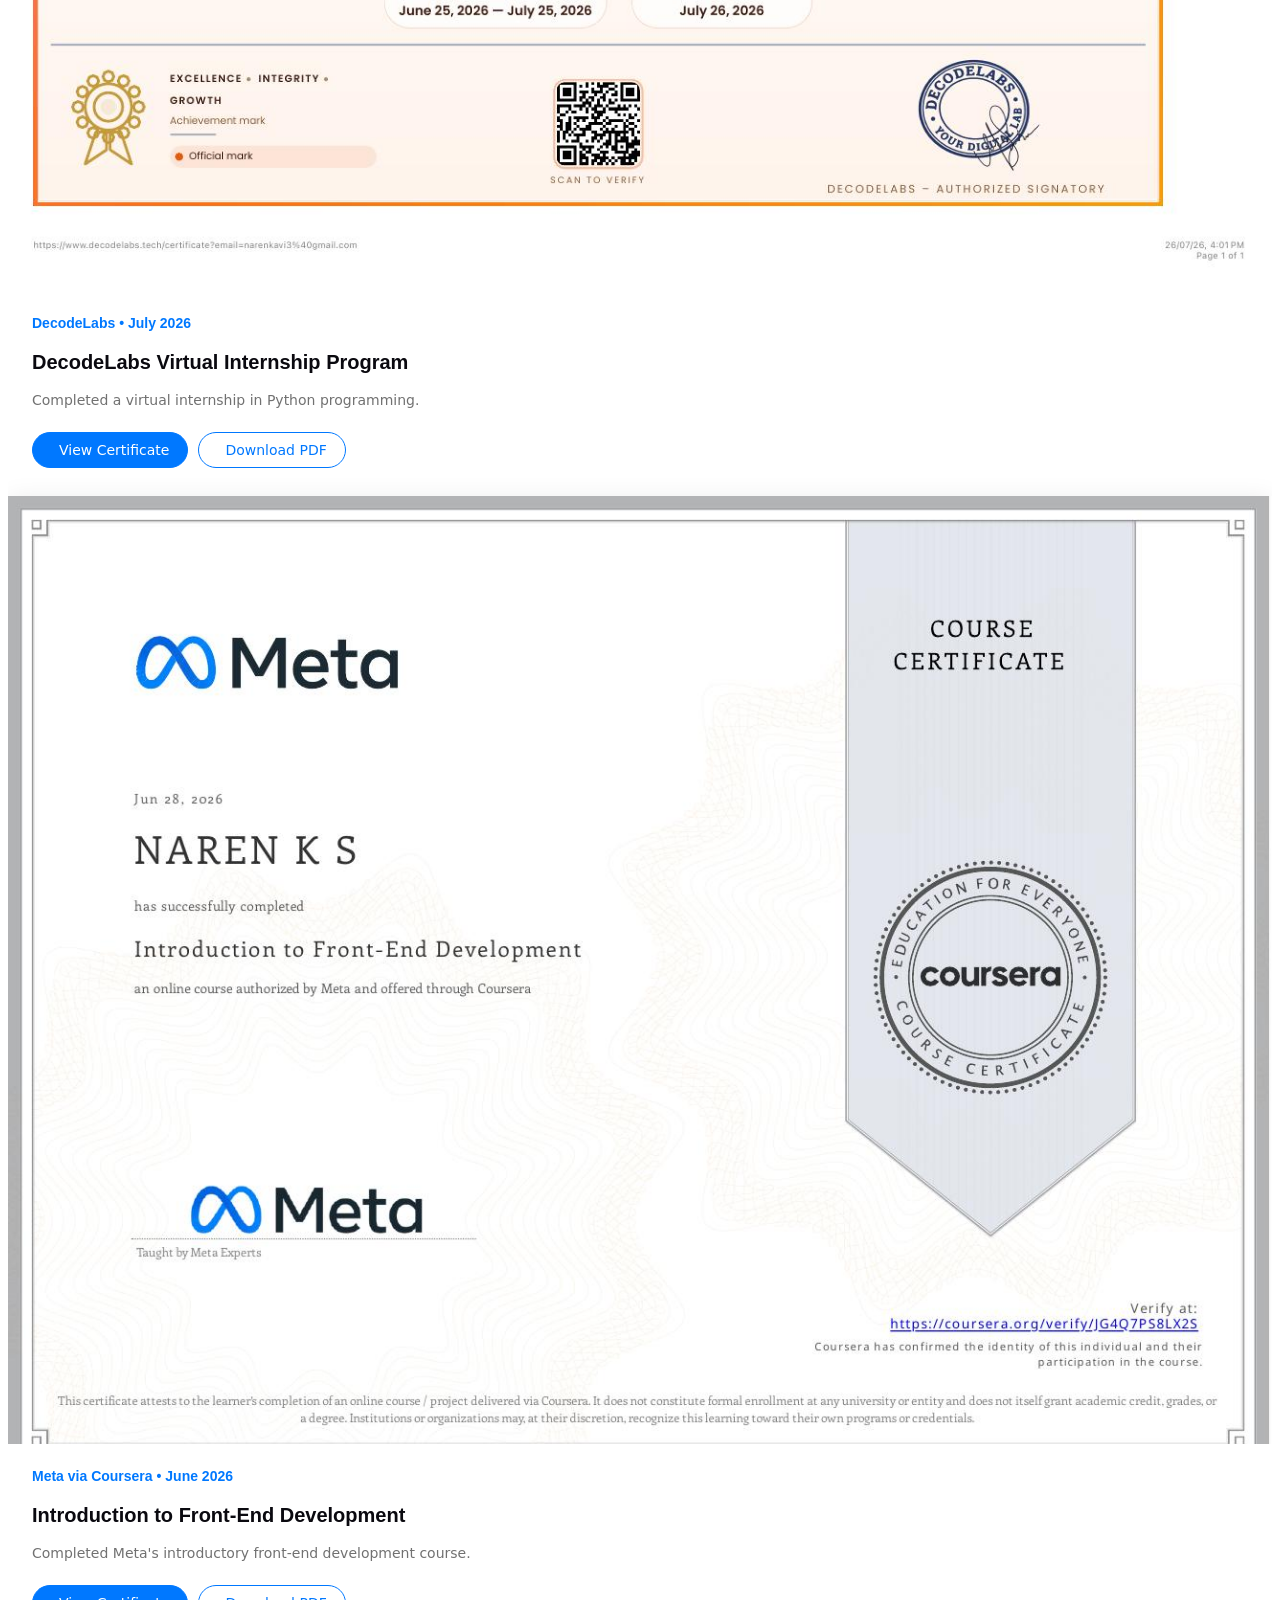
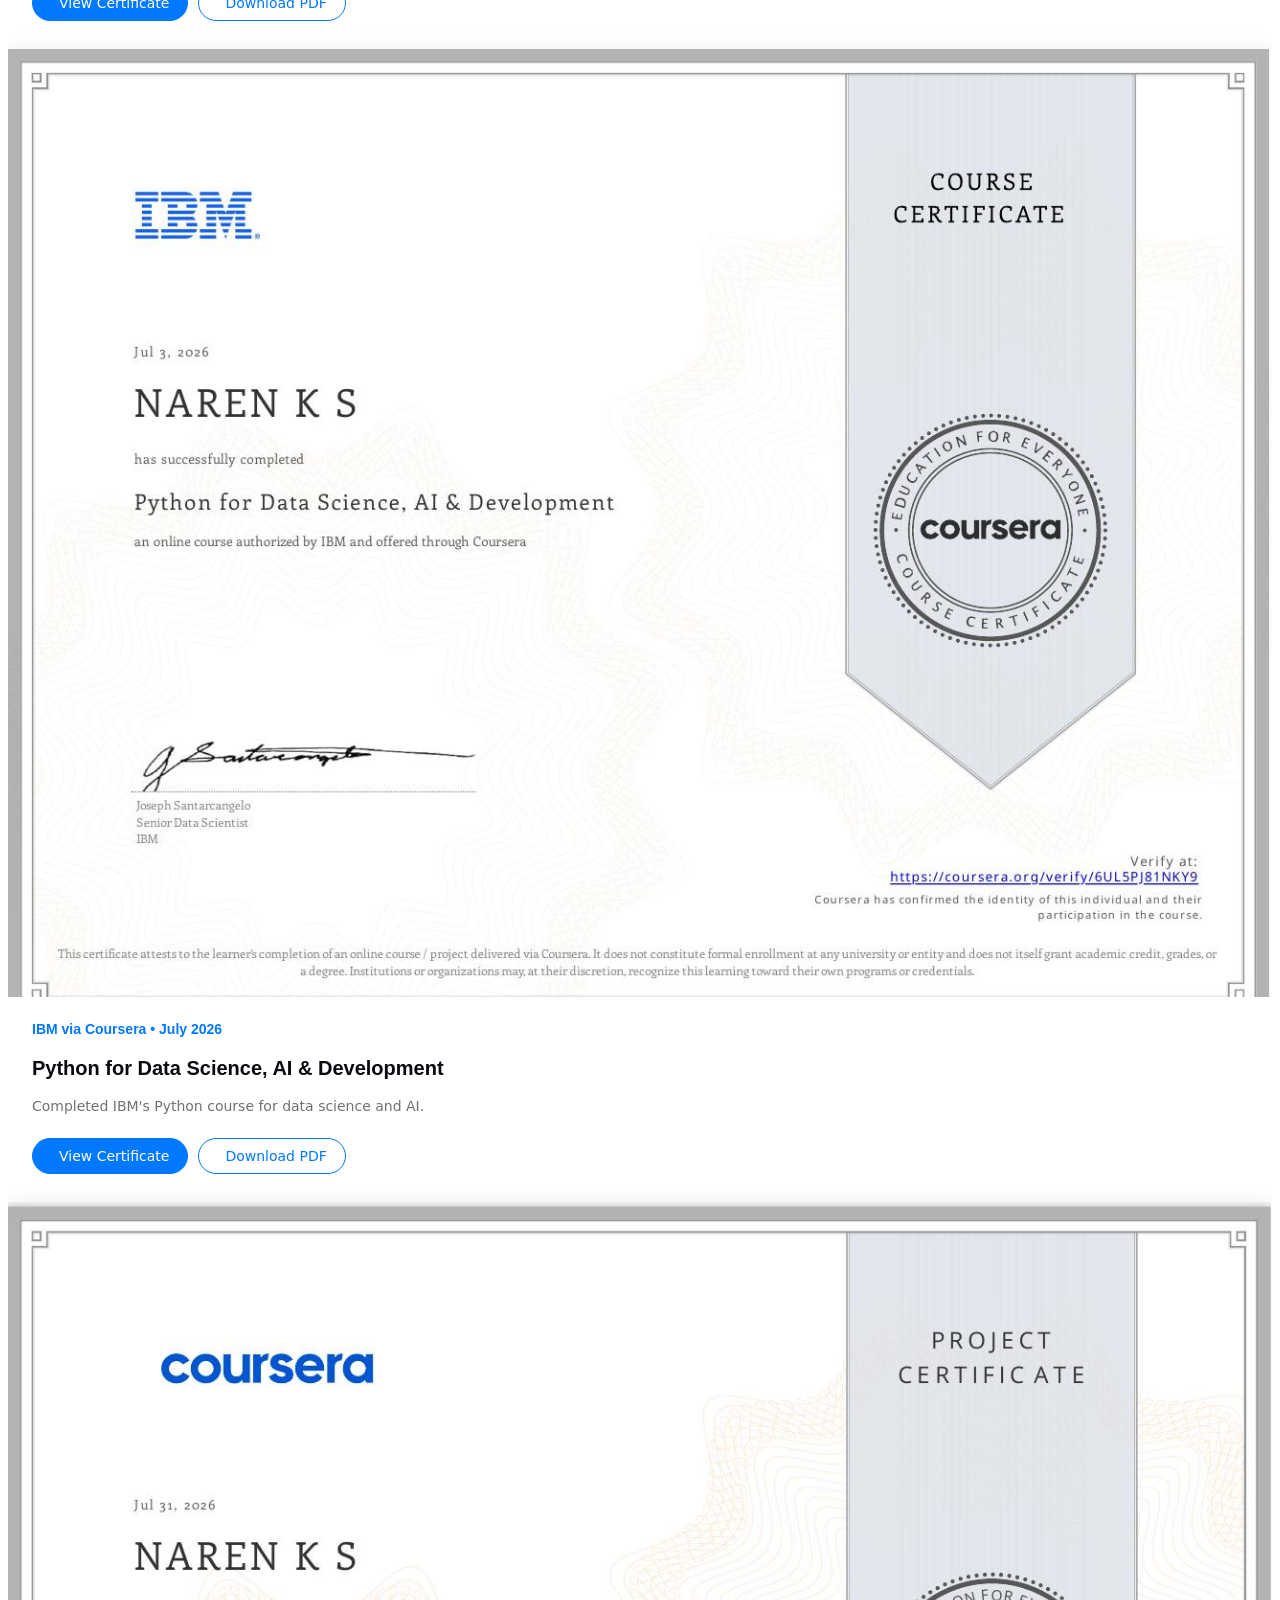
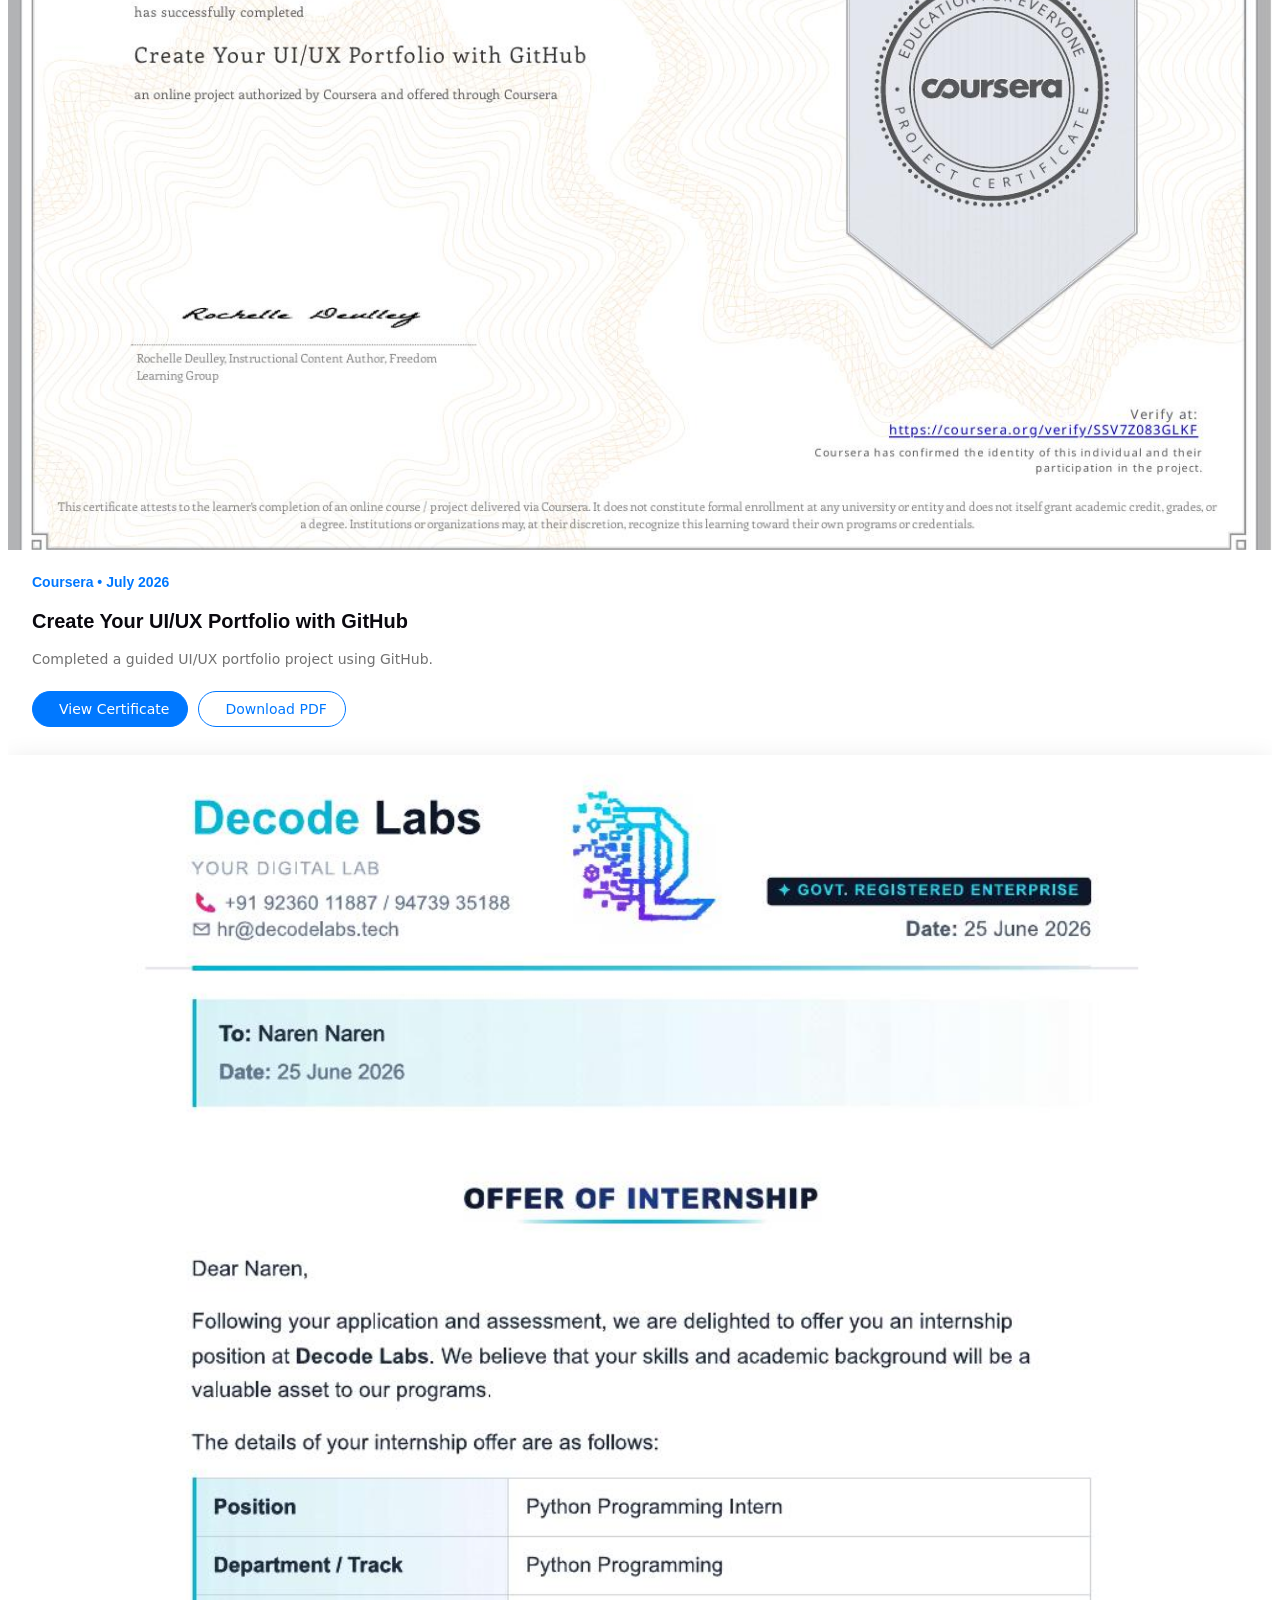
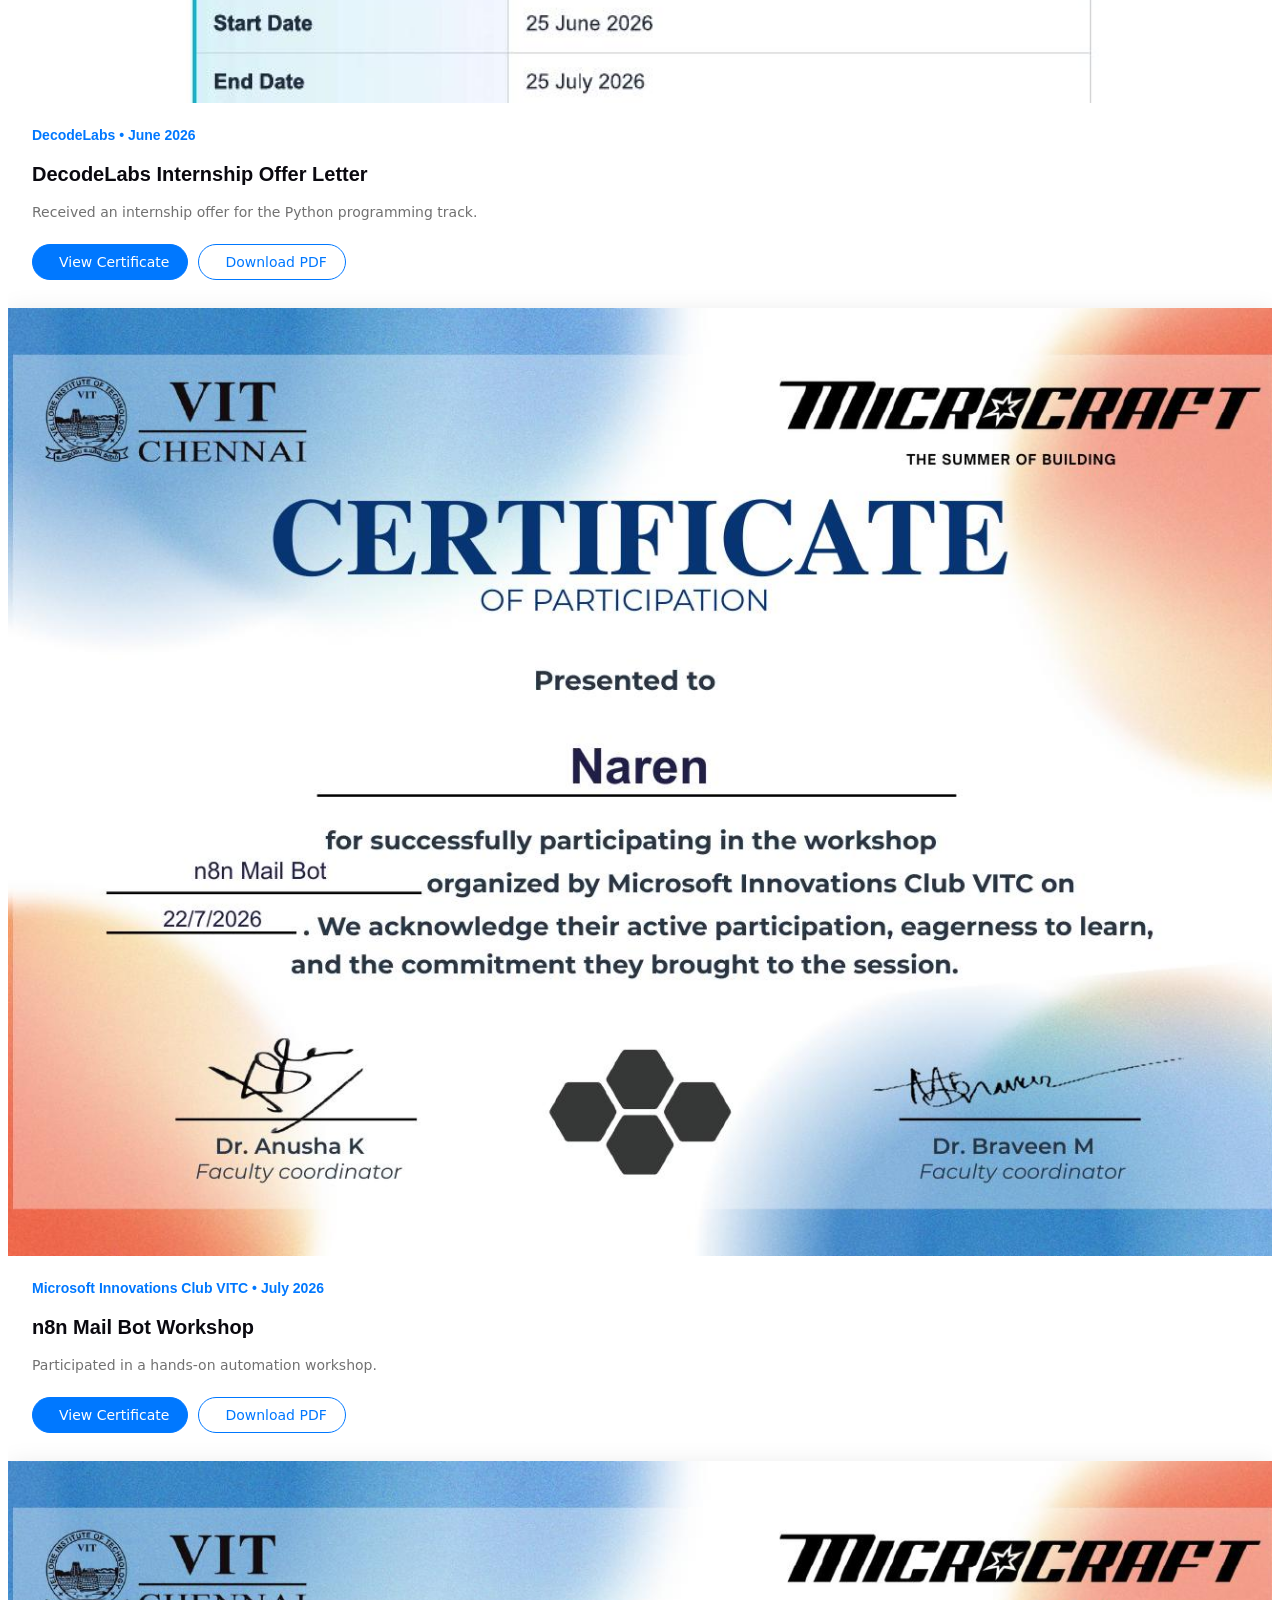
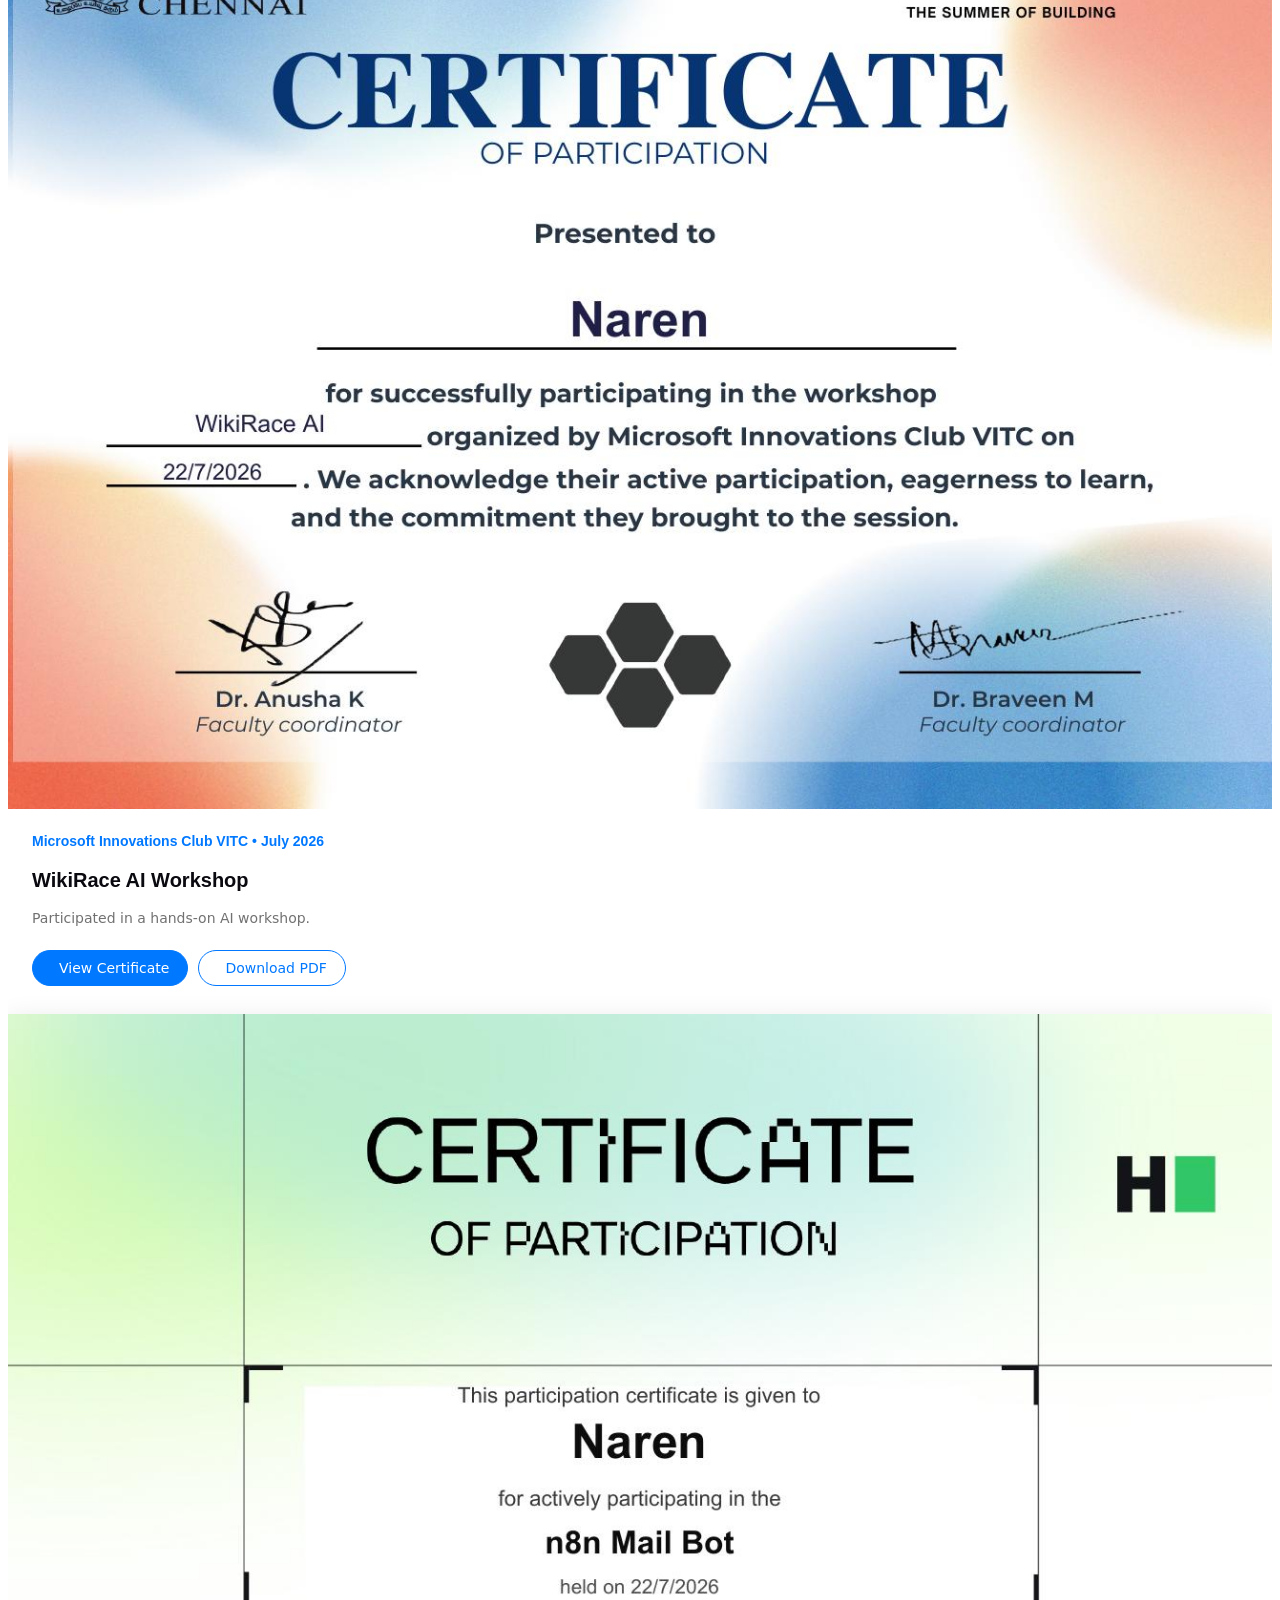
==== commit 2f5c6f82: "Update portfolio website" ====
--- a/index.html
+++ b/index.html
@@ -401,10 +401,11 @@
         <p>© <span>Copyright</span> <strong class="px-1 sitename">NAREN K S</strong> <span>All Rights Reserved</span></p>
       </div>
       <div class="social-links d-flex justify-content-center">
-        <a href="https://x.com/Naren__ks"><i class="bi bi-twitter-x"></i></a>
+        <a href="https://x.com/Naren__ks" target="_blank" rel="noopener"><i class="bi bi-twitter-x"></i></a>
         <!-- <a href=""><i class="bi bi-facebook"></i></a> -->
         <!-- <a href=""><i class="bi bi-instagram"></i></a> -->
-        <a href="https://www.linkedin.com/in/naren-k-s-3bb09137a/"><i class="bi bi-linkedin"></i></a>
+        <a href="https://www.linkedin.com/in/naren-k-s-3bb09137a/" target="_blank" rel="noopener"><i class="bi bi-linkedin"></i></a>
+        <a href="https://github.com/naren214" target="_blank" rel="noopener"><i class="bi bi-github"></i></a>
       </div>
     </div>
 
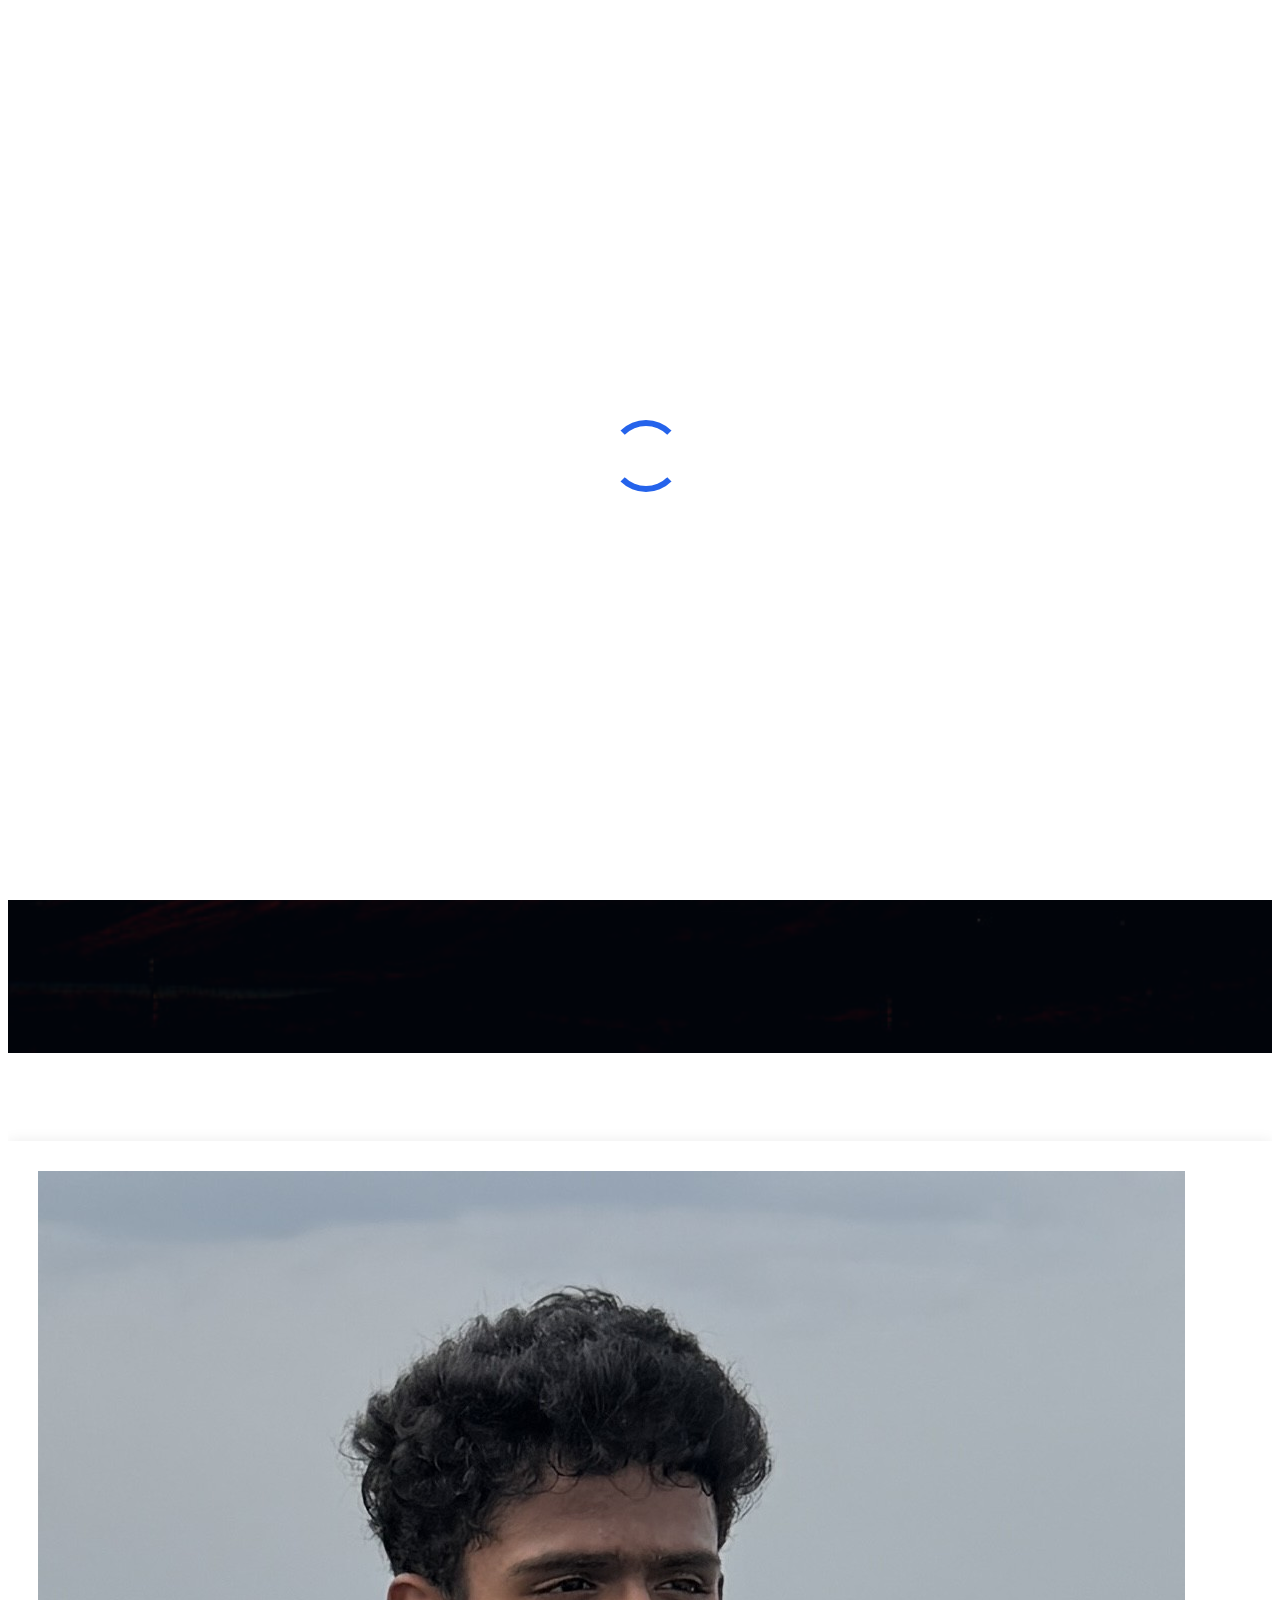
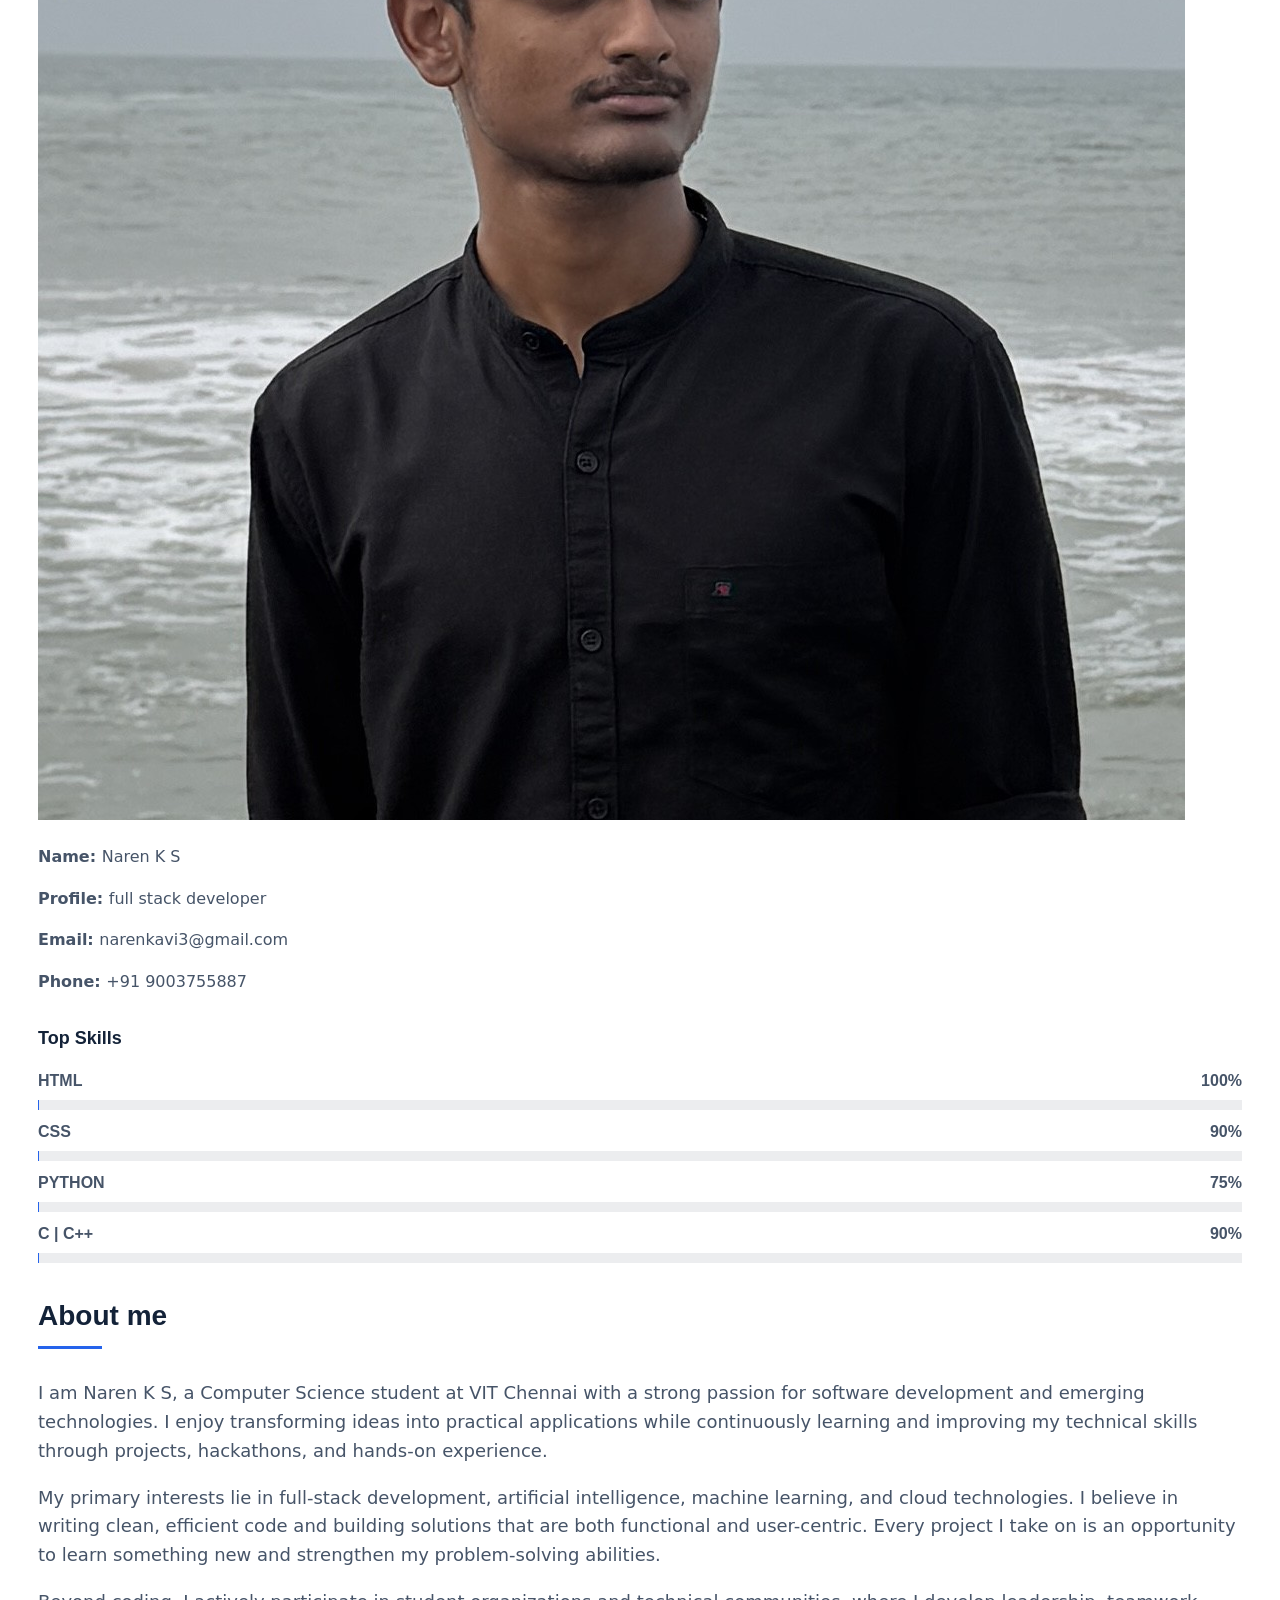
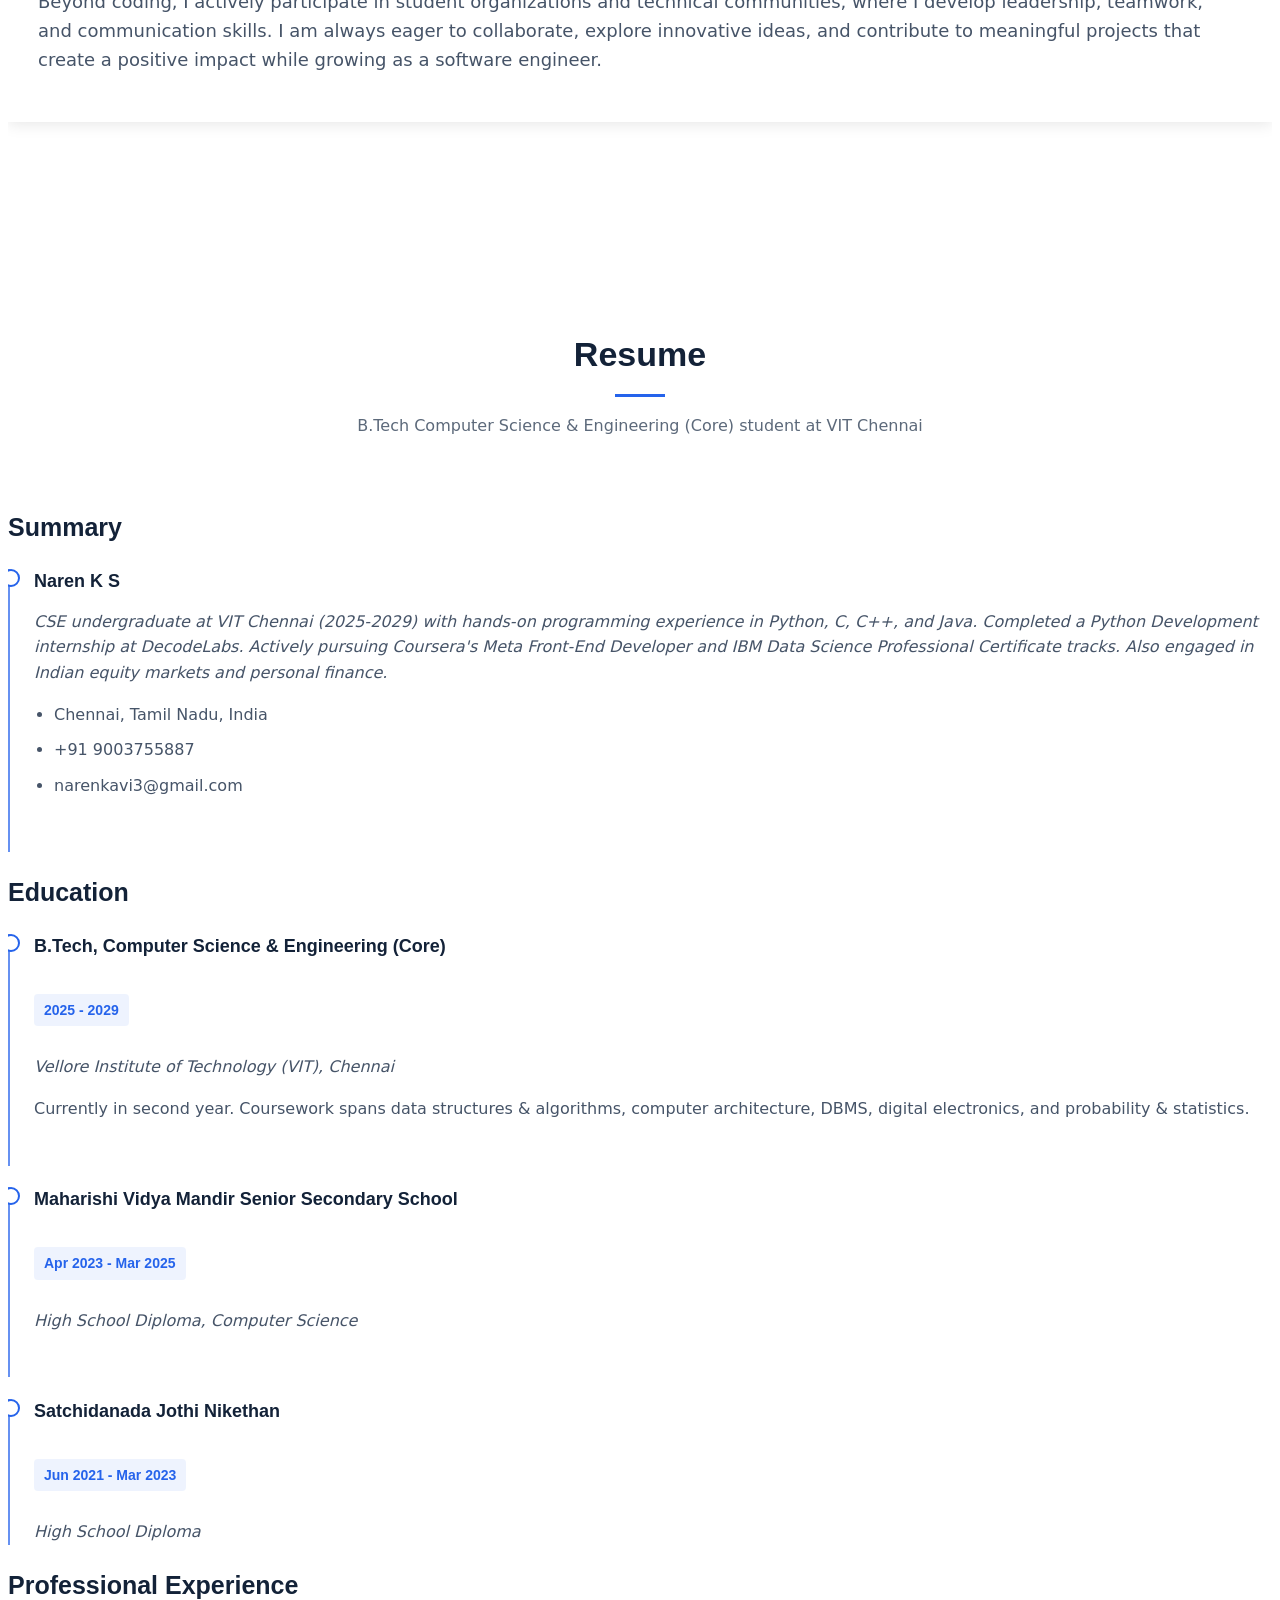
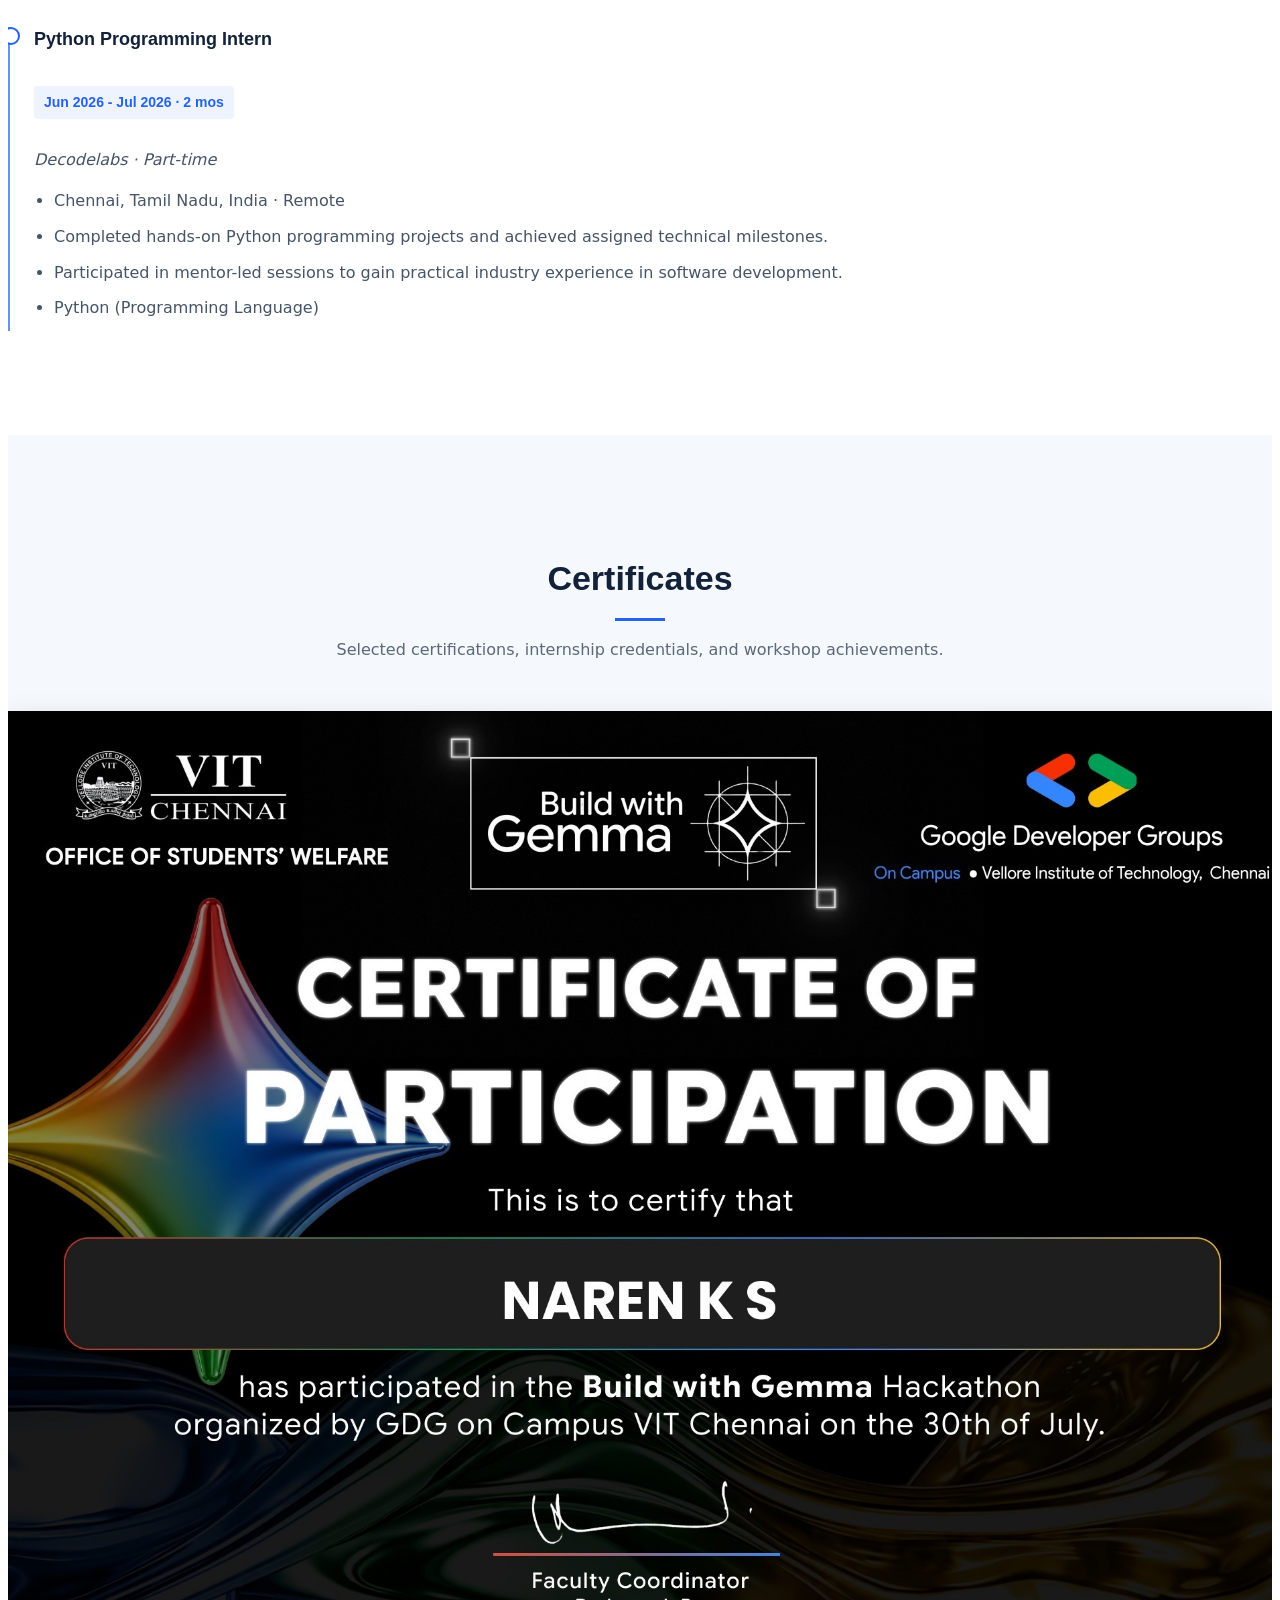
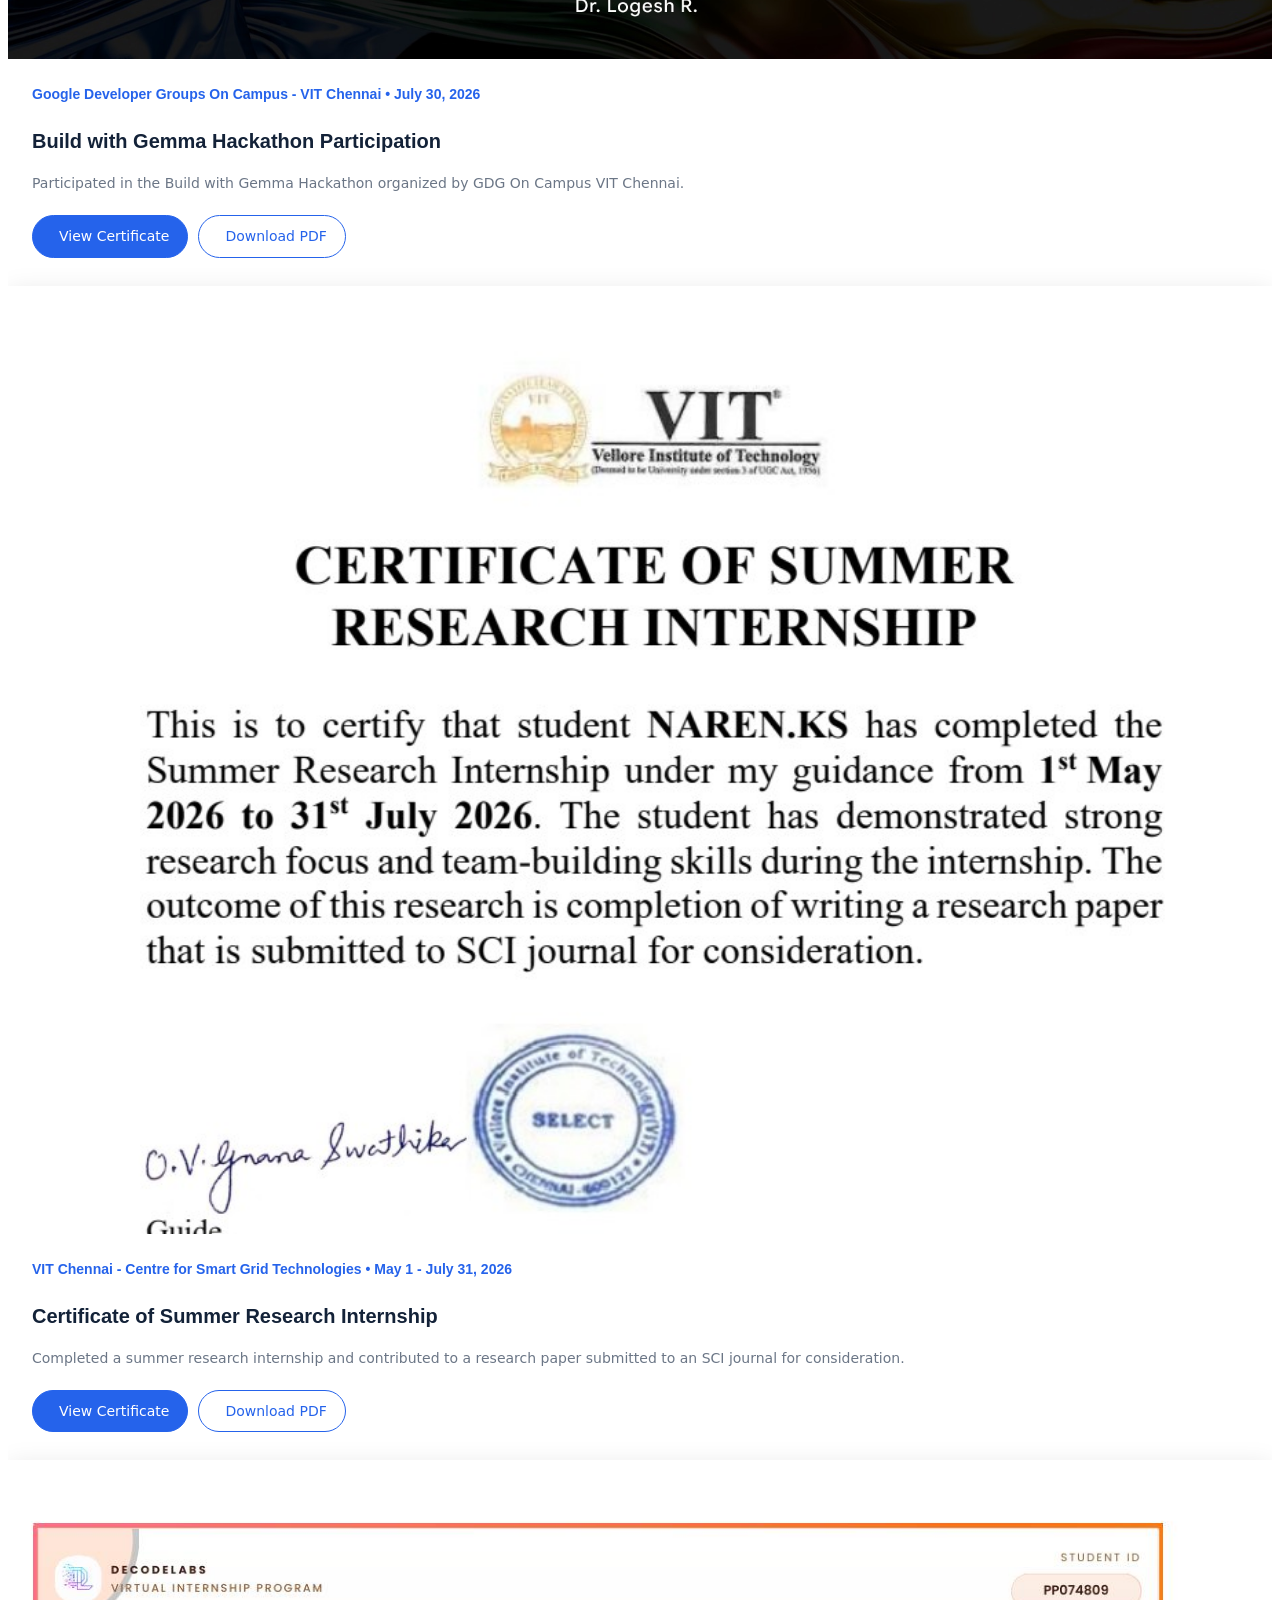
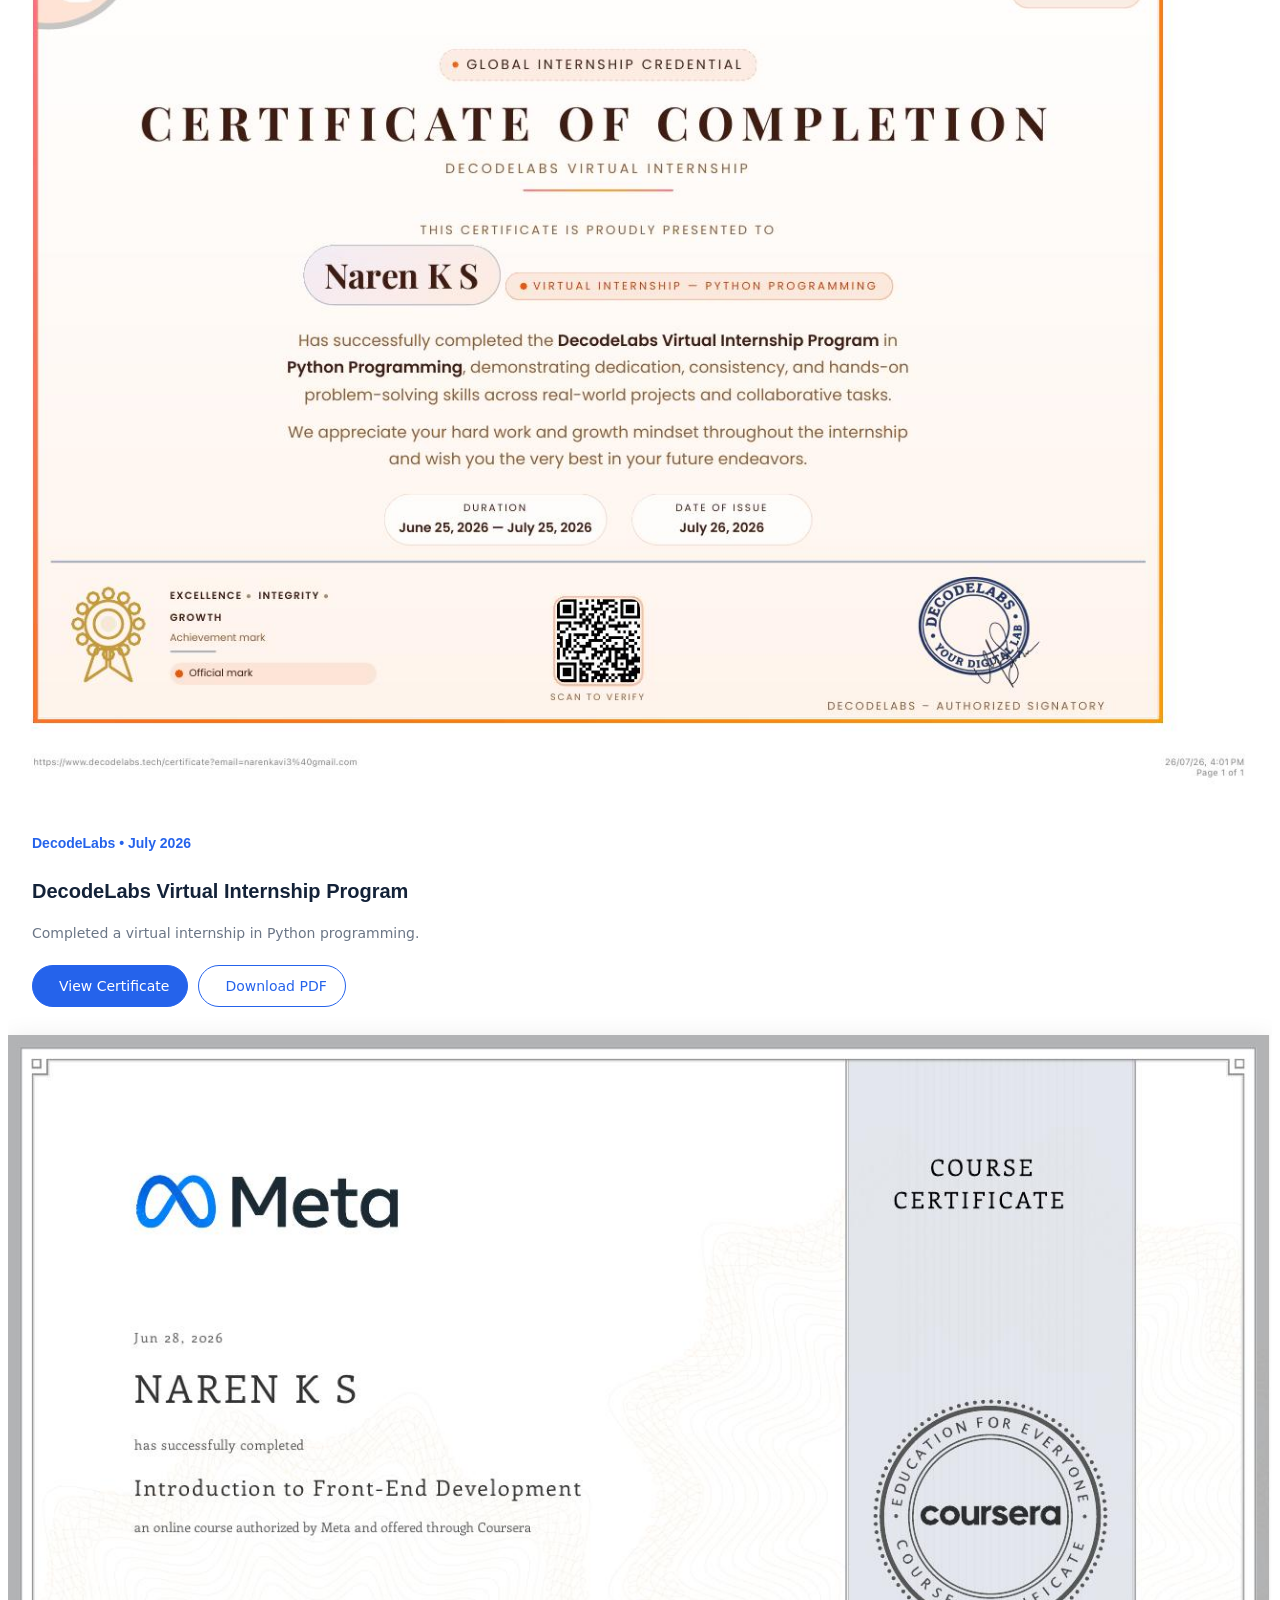
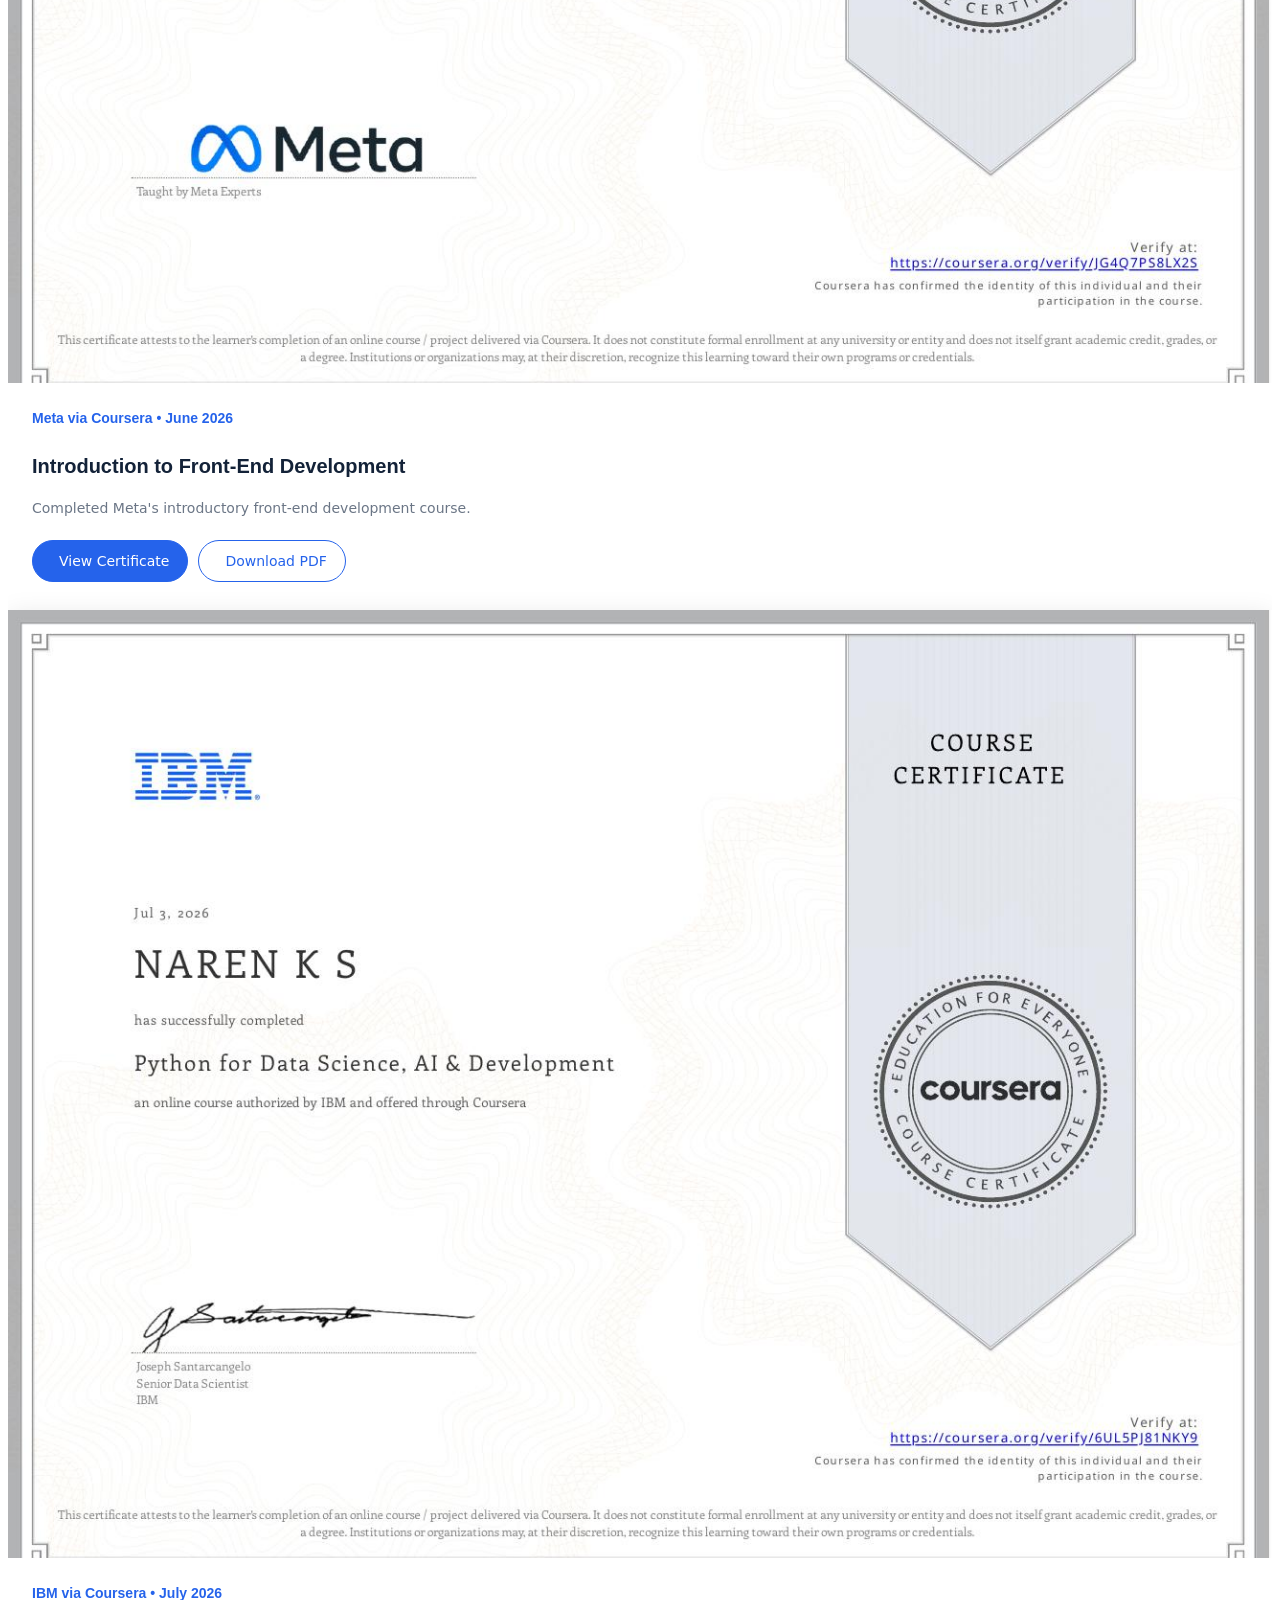
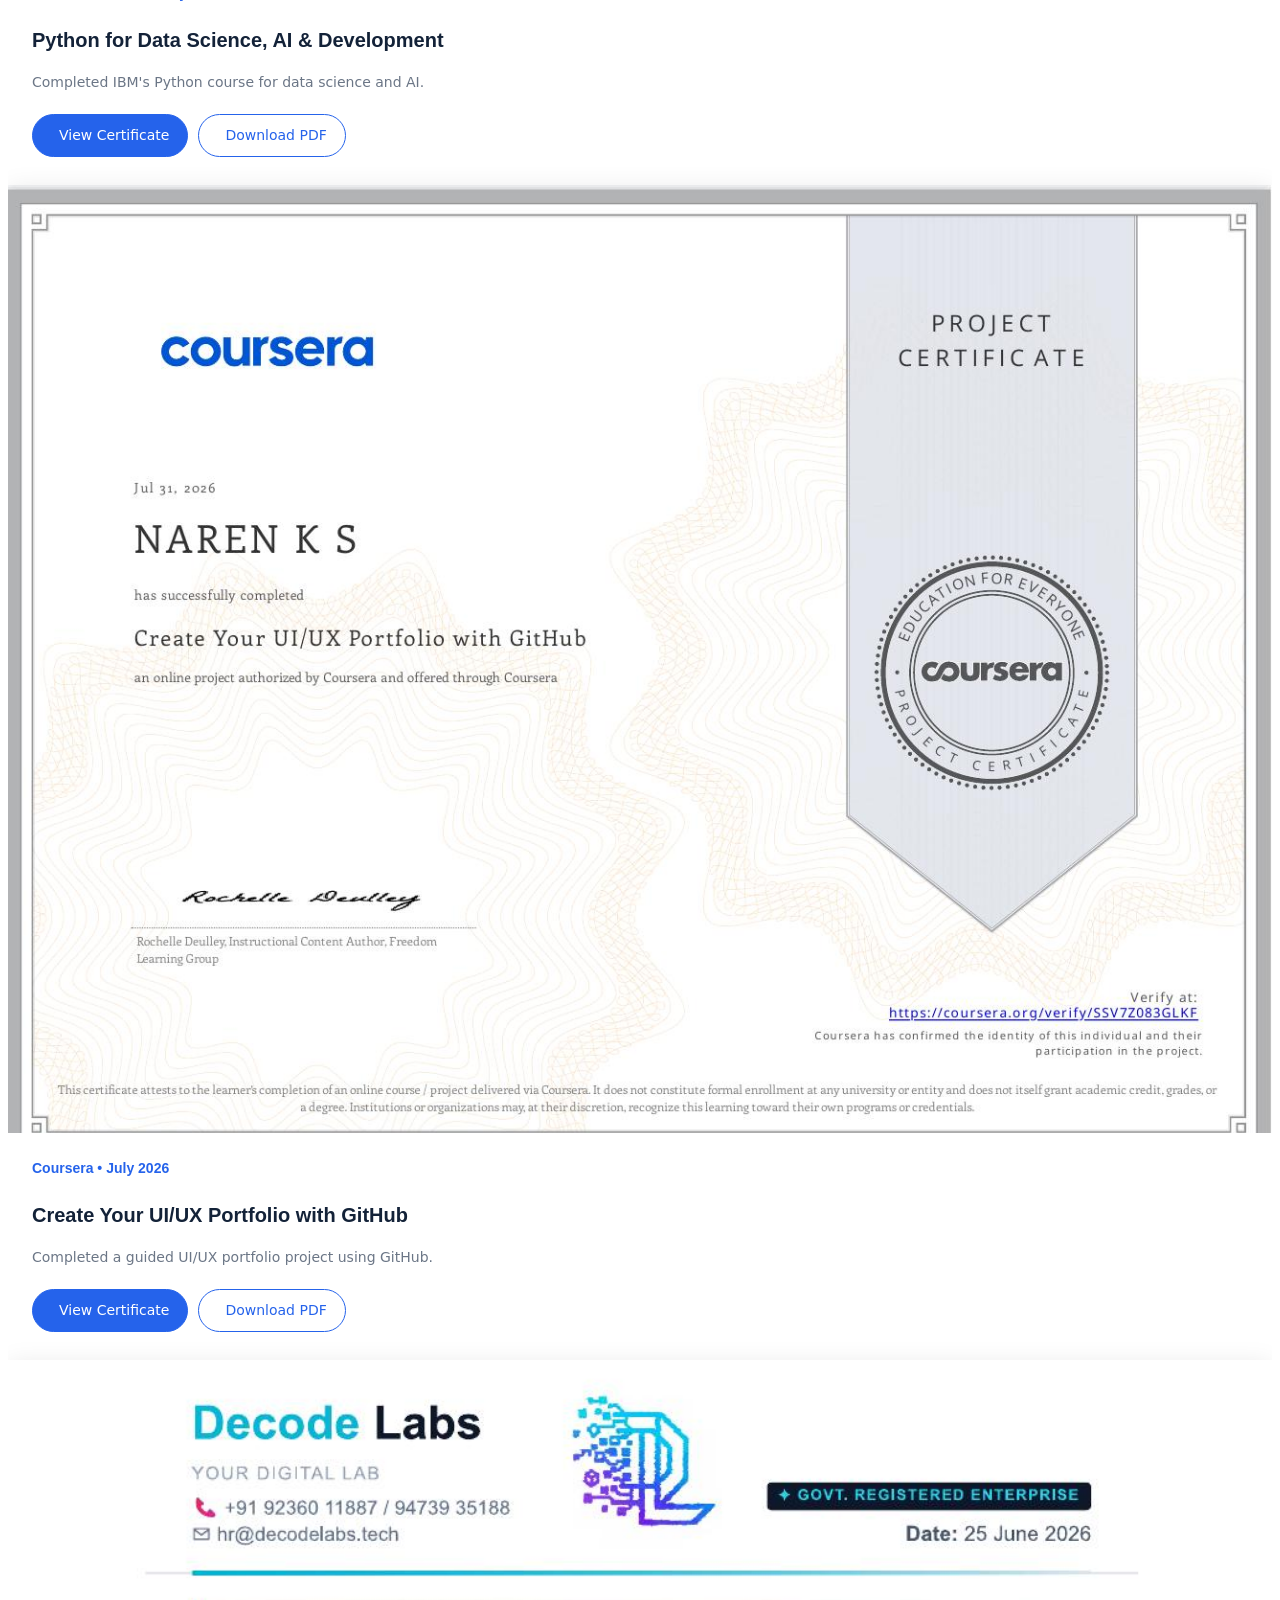
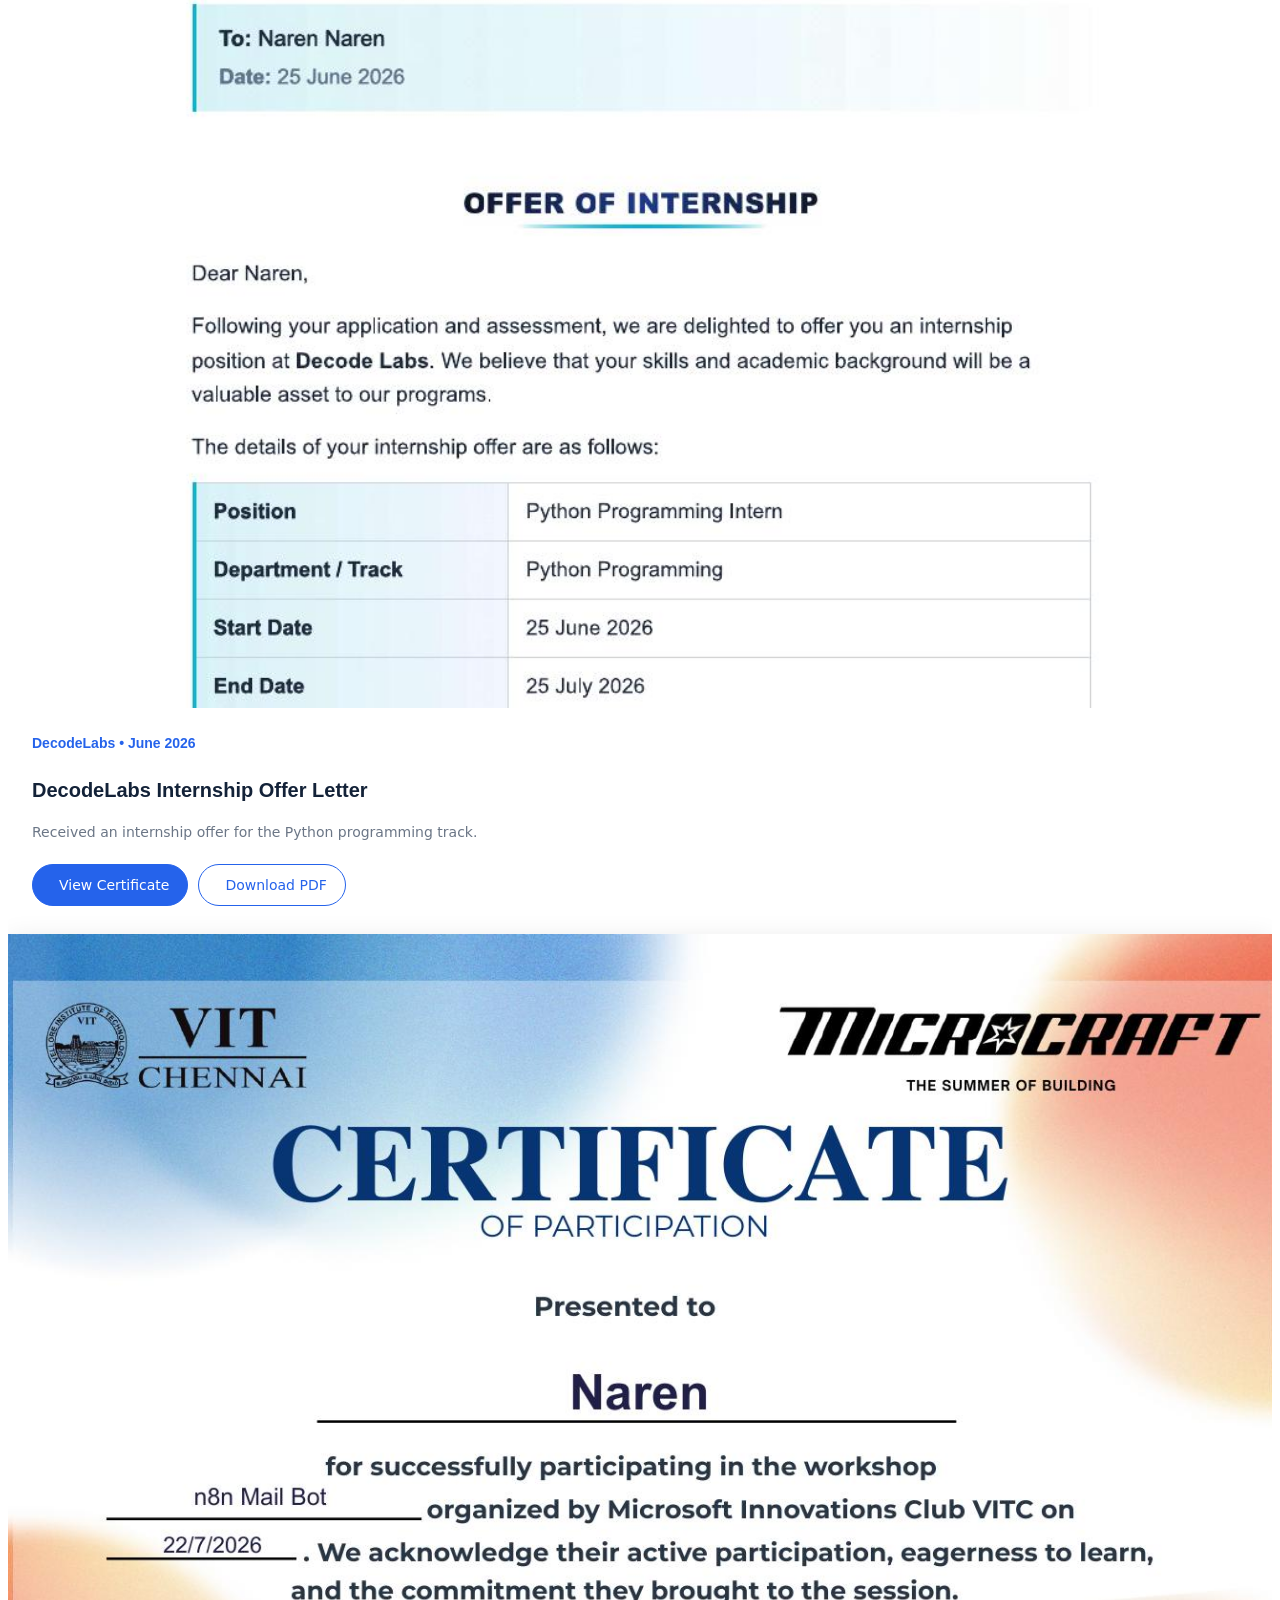
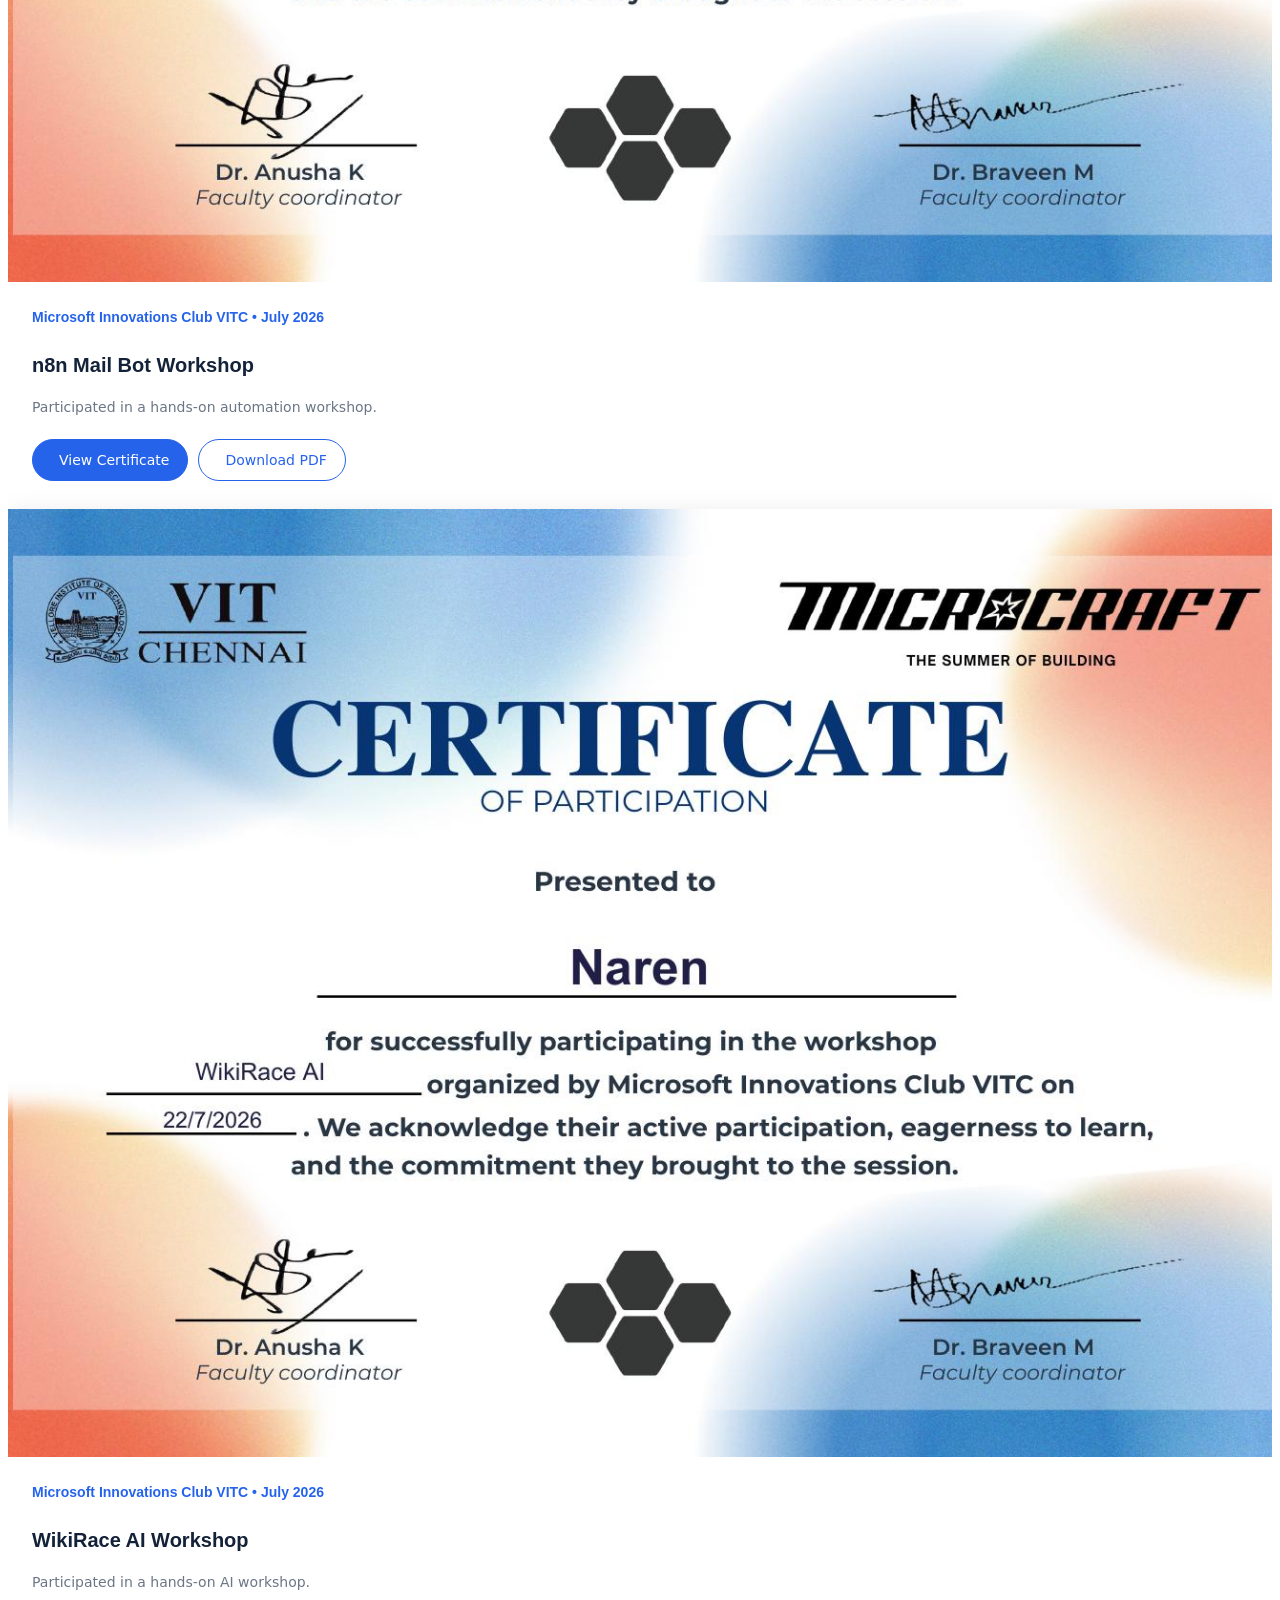
==== commit a034ea80: "Refine portfolio layout and navigation" ====
--- a/index.html
+++ b/index.html
@@ -44,7 +44,7 @@
         <ul>
           <li><a href="#hero" class="active">Home<br></a></li>
           <li><a href="#about">About</a></li>
-          <li><a href="#services">Services</a></li>
+          <li><a href="#resume">Resume</a></li>
           <li><a href="#certificates">Certificates</a></li>
           <!-- <li class="dropdown"><a href="#"><span>Dropdown</span> <i class="bi bi-chevron-down toggle-dropdown"></i></a>
             <ul>
@@ -401,11 +401,11 @@
         <p>© <span>Copyright</span> <strong class="px-1 sitename">NAREN K S</strong> <span>All Rights Reserved</span></p>
       </div>
       <div class="social-links d-flex justify-content-center">
-        <a href="https://x.com/Naren__ks" target="_blank" rel="noopener"><i class="bi bi-twitter-x"></i></a>
+        <a href="https://x.com/Naren__ks" target="_blank" rel="noopener" aria-label="Naren K S on X"><i class="bi bi-twitter-x"></i></a>
         <!-- <a href=""><i class="bi bi-facebook"></i></a> -->
         <!-- <a href=""><i class="bi bi-instagram"></i></a> -->
-        <a href="https://www.linkedin.com/in/naren-k-s-3bb09137a/" target="_blank" rel="noopener"><i class="bi bi-linkedin"></i></a>
-        <a href="https://github.com/naren214" target="_blank" rel="noopener"><i class="bi bi-github"></i></a>
+        <a href="https://www.linkedin.com/in/naren-k-s-3bb09137a/" target="_blank" rel="noopener" aria-label="Naren K S on LinkedIn"><i class="bi bi-linkedin"></i></a>
+        <a href="https://github.com/naren214" target="_blank" rel="noopener" aria-label="Naren K S on GitHub"><i class="bi bi-github"></i></a>
       </div>
     </div>
 
--- a/assets/css/main.css
+++ b/assets/css/main.css
@@ -20,9 +20,9 @@
 /* Global Colors - The following color variables are used throughout the website. Updating them here will change the color scheme of the entire website */
 :root { 
   --background-color: #ffffff; /* Background color for the entire website, including individual sections */
-  --default-color: #4e4e4e; /* Default color used for the majority of the text content across the entire website */
-  --heading-color: #0a090f; /* Color for headings, subheadings and title throughout the website */
-  --accent-color: #0078ff; /* Accent color that represents your brand on the website. It's used for buttons, links, and other elements that need to stand out */
+  --default-color: #465468; /* Default color used for the majority of the text content across the entire website */
+  --heading-color: #132238; /* Color for headings, subheadings and title throughout the website */
+  --accent-color: #2563eb; /* Accent color that represents your brand on the website. It's used for buttons, links, and other elements that need to stand out */
   --surface-color: #ffffff; /* The surface color is used as a background of boxed elements within sections, such as cards, icon boxes, or other elements that require a visual separation from the global background. */
   --contrast-color: #ffffff; /* Contrast color for text, ensuring readability against backgrounds of accent, heading, or default colors. */
 }
@@ -40,7 +40,7 @@
 /* Color Presets - These classes override global colors when applied to any section or element, providing reuse of the sam color scheme. */
 
 .light-background {
-  --background-color: #f9f9f9;
+  --background-color: #f5f8fc;
   --surface-color: #ffffff;
 }
 
@@ -73,6 +73,7 @@
   color: var(--default-color);
   background-color: var(--background-color);
   font-family: var(--default-font);
+  line-height: 1.6;
 }
 
 a {
@@ -157,9 +158,11 @@
   --heading-color: #ffffff;
   color: var(--default-color);
   background-color: var(--background-color);
-  padding: 20px 0;
+  padding: 15px 0;
   transition: all 0.5s;
   z-index: 997;
+  border-bottom: 1px solid rgba(255, 255, 255, 0.08);
+  backdrop-filter: blur(12px);
 }
 
 .header .logo {
@@ -172,14 +175,14 @@
 }
 
 .header .logo h1 {
-  font-size: 30px;
+  font-size: 24px;
   margin: 0;
-  font-weight: 700;
+  font-weight: 800;
   color: var(--heading-color);
 }
 
 .scrolled .header {
-  box-shadow: 0px 0 18px rgba(0, 0, 0, 0.1);
+  box-shadow: 0 8px 24px rgba(15, 23, 42, 0.18);
 }
 
 /*--------------------------------------------------------------
@@ -205,7 +208,7 @@
 
   .navmenu>ul>li {
     white-space: nowrap;
-    padding: 15px 14px;
+    padding: 10px 0 10px 26px;
   }
 
   .navmenu>ul>li:last-child {
@@ -215,10 +218,10 @@
   .navmenu a,
   .navmenu a:focus {
     color: var(--nav-color);
-    font-size: 15px;
+    font-size: 14px;
     padding: 0 2px;
     font-family: var(--nav-font);
-    font-weight: 400;
+    font-weight: 500;
     display: flex;
     align-items: center;
     justify-content: space-between;
@@ -240,9 +243,10 @@
     position: absolute;
     width: 100%;
     height: 2px;
-    bottom: -6px;
+    bottom: -10px;
     left: 0;
-    background-color: var(--nav-hover-color);
+    background-color: #60a5fa;
+    border-radius: 99px;
     visibility: hidden;
     width: 0px;
     transition: all 0.3s ease-in-out 0s;
@@ -448,10 +452,15 @@
 # Global Footer
 --------------------------------------------------------------*/
 .footer {
+  --background-color: #111827;
+  --default-color: #e5edf7;
+  --heading-color: #ffffff;
+  --accent-color: #60a5fa;
+  --contrast-color: #0f172a;
   color: var(--default-color);
   background-color: var(--background-color);
   font-size: 14px;
-  padding: 40px 0;
+  padding: 34px 0;
   position: relative;
 }
 
@@ -470,16 +479,17 @@
   width: 40px;
   height: 40px;
   border-radius: 50%;
-  border: 1px solid color-mix(in srgb, var(--default-color), transparent 30%);
+  border: 1px solid rgba(229, 237, 247, 0.38);
   font-size: 16px;
-  color: color-mix(in srgb, var(--default-color), transparent 40%);
+  color: var(--default-color);
   margin: 0 5px;
   transition: 0.3s;
 }
 
 .footer .social-links a:hover {
-  color: var(--default-color);
-  border-color: var(--default-color);
+  color: #111827;
+  background: #ffffff;
+  border-color: #ffffff;
 }
 
 .footer .credits {
@@ -614,7 +624,7 @@
 .section {
   color: var(--default-color);
   background-color: var(--background-color);
-  padding: 60px 0;
+  padding: 88px 0;
   scroll-margin-top: 92px;
   overflow: clip;
 }
@@ -627,20 +637,44 @@
   }
 }
 
+@media (max-width: 768px) {
+
+  section,
+  .section {
+    padding: 64px 0;
+  }
+
+  .header .logo h1 {
+    font-size: 21px;
+  }
+
+  .section-title {
+    padding-bottom: 36px;
+  }
+
+  .section-title h2 {
+    font-size: 29px;
+  }
+
+  .about .about-me {
+    margin-top: 34px;
+  }
+}
+
 /*--------------------------------------------------------------
 # Global Section Titles
 --------------------------------------------------------------*/
 .section-title {
   text-align: center;
-  padding-bottom: 60px;
+  padding-bottom: 48px;
   position: relative;
 }
 
 .section-title h2 {
-  font-size: 32px;
-  font-weight: 700;
-  margin-bottom: 20px;
-  padding-bottom: 20px;
+  font-size: 34px;
+  font-weight: 800;
+  margin-bottom: 16px;
+  padding-bottom: 16px;
   position: relative;
 }
 
@@ -659,6 +693,7 @@
 
 .section-title p {
   margin-bottom: 0;
+  color: color-mix(in srgb, var(--default-color), transparent 12%);
 }
 
 /*--------------------------------------------------------------
@@ -666,7 +701,7 @@
 --------------------------------------------------------------*/
 .hero {
   width: 100%;
-  min-height: calc(100vh - 92px);
+  min-height: calc(100vh - 72px);
   position: relative;
   padding: 60px 0;
   display: flex;
@@ -686,7 +721,7 @@
 
 .hero:before {
   content: "";
-  background: color-mix(in srgb, var(--background-color), transparent 30%);
+  background: rgba(3, 7, 18, 0.58);
   position: absolute;
   inset: 0;
   z-index: 2;
@@ -699,23 +734,23 @@
 
 .hero h2 {
   margin: 0;
-  font-size: 64px;
-  font-weight: 700;
+  font-size: 56px;
+  font-weight: 800;
 }
 
 .hero p {
-  margin: 5px 0 0 0;
-  font-size: 36px;
-  font-weight: 600;
+  margin: 12px 0 0 0;
+  font-size: 24px;
+  font-weight: 500;
 }
 
 .hero p span {
-  letter-spacing: 1px;
+  color: #bfdbfe;
 }
 
 @media (max-width: 768px) {
   .hero h2 {
-    font-size: 32px;
+    font-size: 38px;
   }
 
   .hero p {
@@ -802,34 +837,37 @@
 --------------------------------------------------------------*/
 .resume .resume-title {
   color: var(--heading-color);
-  font-size: 26px;
-  font-weight: 700;
+  font-size: 25px;
+  font-weight: 800;
   margin-top: 20px;
   margin-bottom: 20px;
 }
 
 .resume .resume-item {
-  padding: 0 0 20px 20px;
+  padding: 0 0 28px 24px;
   margin-top: -2px;
-  border-left: 2px solid var(--accent-color);
+  border-left: 2px solid color-mix(in srgb, var(--accent-color), transparent 30%);
   position: relative;
 }
 
 .resume .resume-item h4 {
-  line-height: 18px;
+  line-height: 1.35;
   font-size: 18px;
-  font-weight: 600;
-  text-transform: uppercase;
-  color: color-mix(in srgb, var(--default-color), transparent 20%);
-  margin-bottom: 10px;
+  font-weight: 700;
+  text-transform: none;
+  color: var(--heading-color);
+  margin-bottom: 12px;
 }
 
 .resume .resume-item h5 {
-  font-size: 16px;
-  padding: 5px 15px;
+  font-size: 14px;
+  padding: 5px 10px;
   display: inline-block;
   font-weight: 600;
-  margin-bottom: 10px;
+  margin-bottom: 12px;
+  background: color-mix(in srgb, var(--accent-color), transparent 92%);
+  color: var(--accent-color);
+  border-radius: 4px;
 }
 
 .resume .resume-item ul {
@@ -847,10 +885,10 @@
 .resume .resume-item::before {
   content: "";
   position: absolute;
-  width: 16px;
-  height: 16px;
+  width: 14px;
+  height: 14px;
   border-radius: 50px;
-  left: -9px;
+  left: -8px;
   top: 0;
   background: var(--background-color);
   border: 2px solid var(--accent-color);
@@ -1420,17 +1458,32 @@
 # Contact Section
 --------------------------------------------------------------*/
 .contact .info-wrap {
-  background-color: var(--surface-color);
-  box-shadow: 0px 0px 20px rgba(0, 0, 0, 0.1);
-  padding: 30px;
-  margin-bottom: 30px;
+  background-color: transparent;
+  box-shadow: none;
+  padding: 0;
+  margin-bottom: 0;
+}
+
+.contact .info-item {
+  height: 100%;
+  padding: 22px;
+  border: 1px solid #e3eaf3;
+  border-radius: 8px;
+  background: var(--surface-color);
+  transition: border-color 0.3s ease, box-shadow 0.3s ease, transform 0.3s ease;
+}
+
+.contact .info-item:hover {
+  border-color: color-mix(in srgb, var(--accent-color), transparent 50%);
+  box-shadow: 0 10px 24px rgba(15, 23, 42, 0.08);
+  transform: translateY(-3px);
 }
 
 .contact .info-item i {
   font-size: 20px;
   color: var(--accent-color);
-  width: 56px;
-  height: 56px;
+  width: 52px;
+  height: 52px;
   display: flex;
   justify-content: center;
   align-items: center;
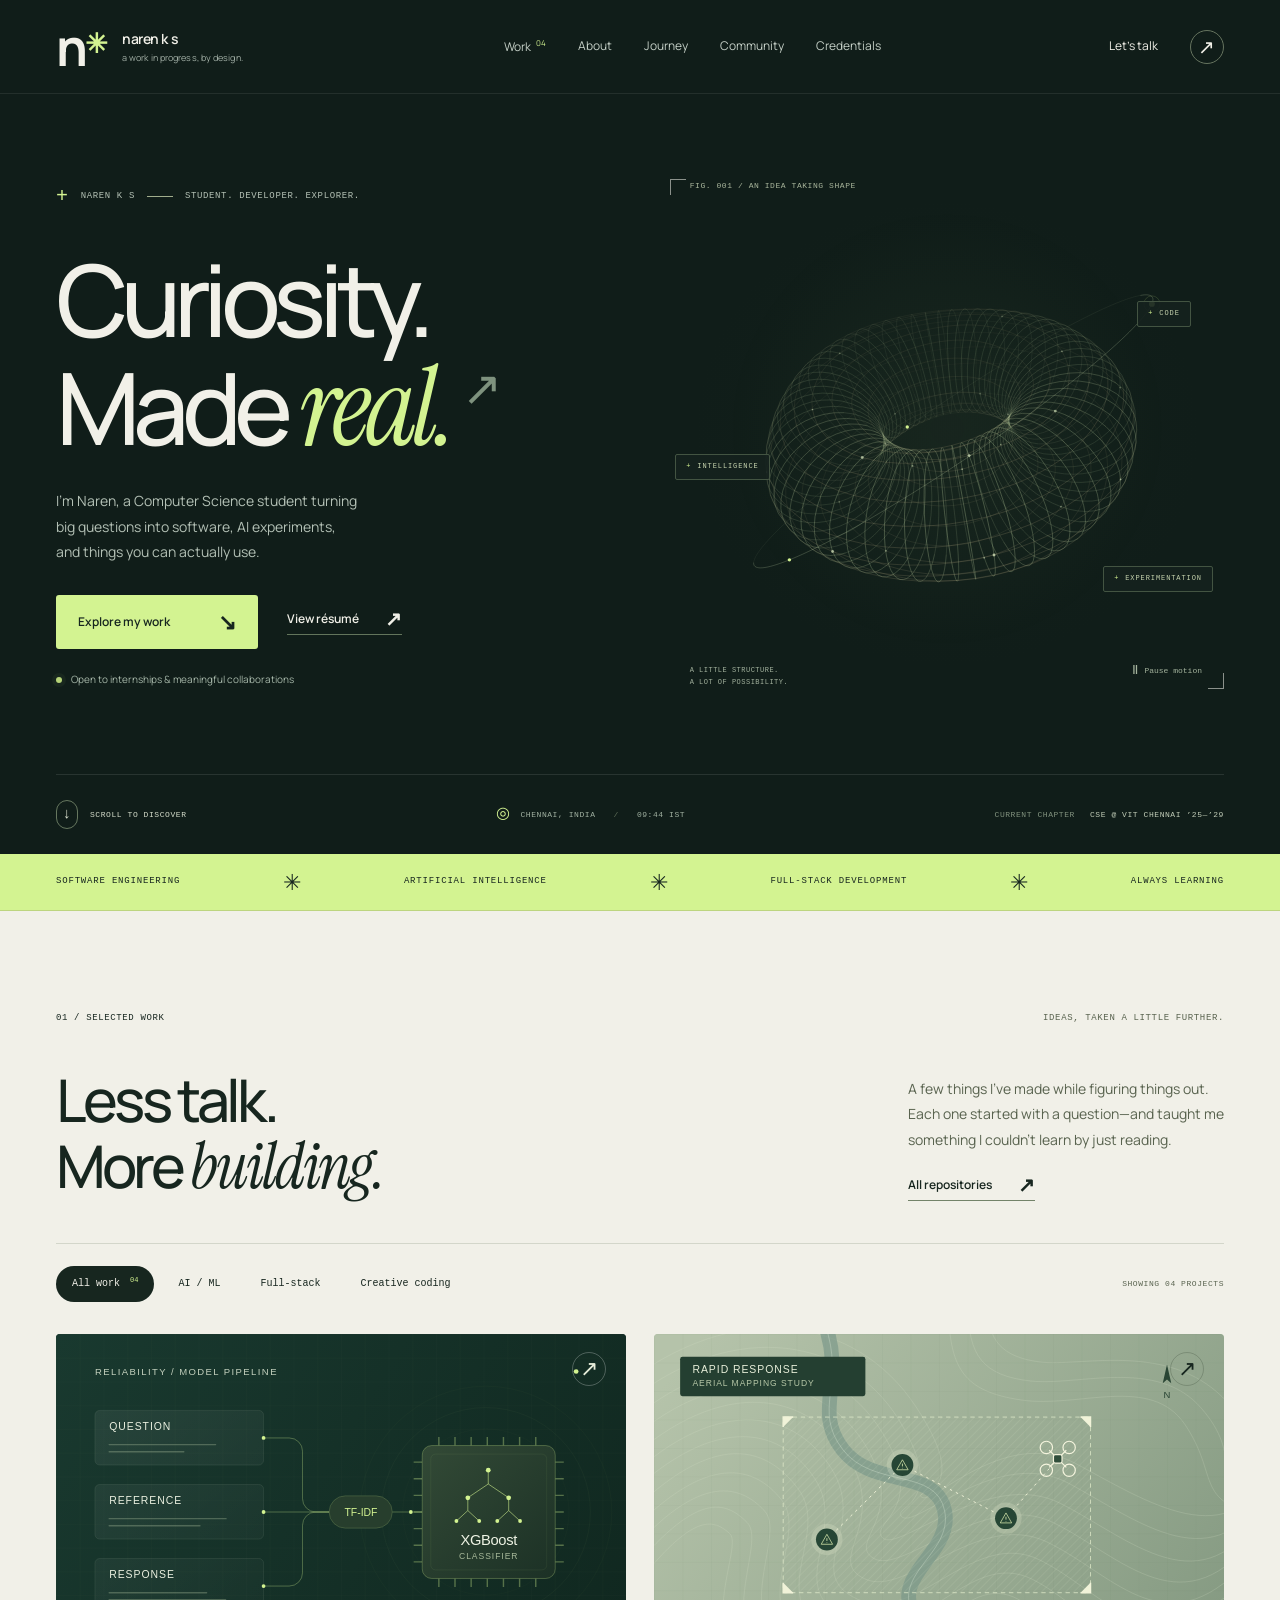
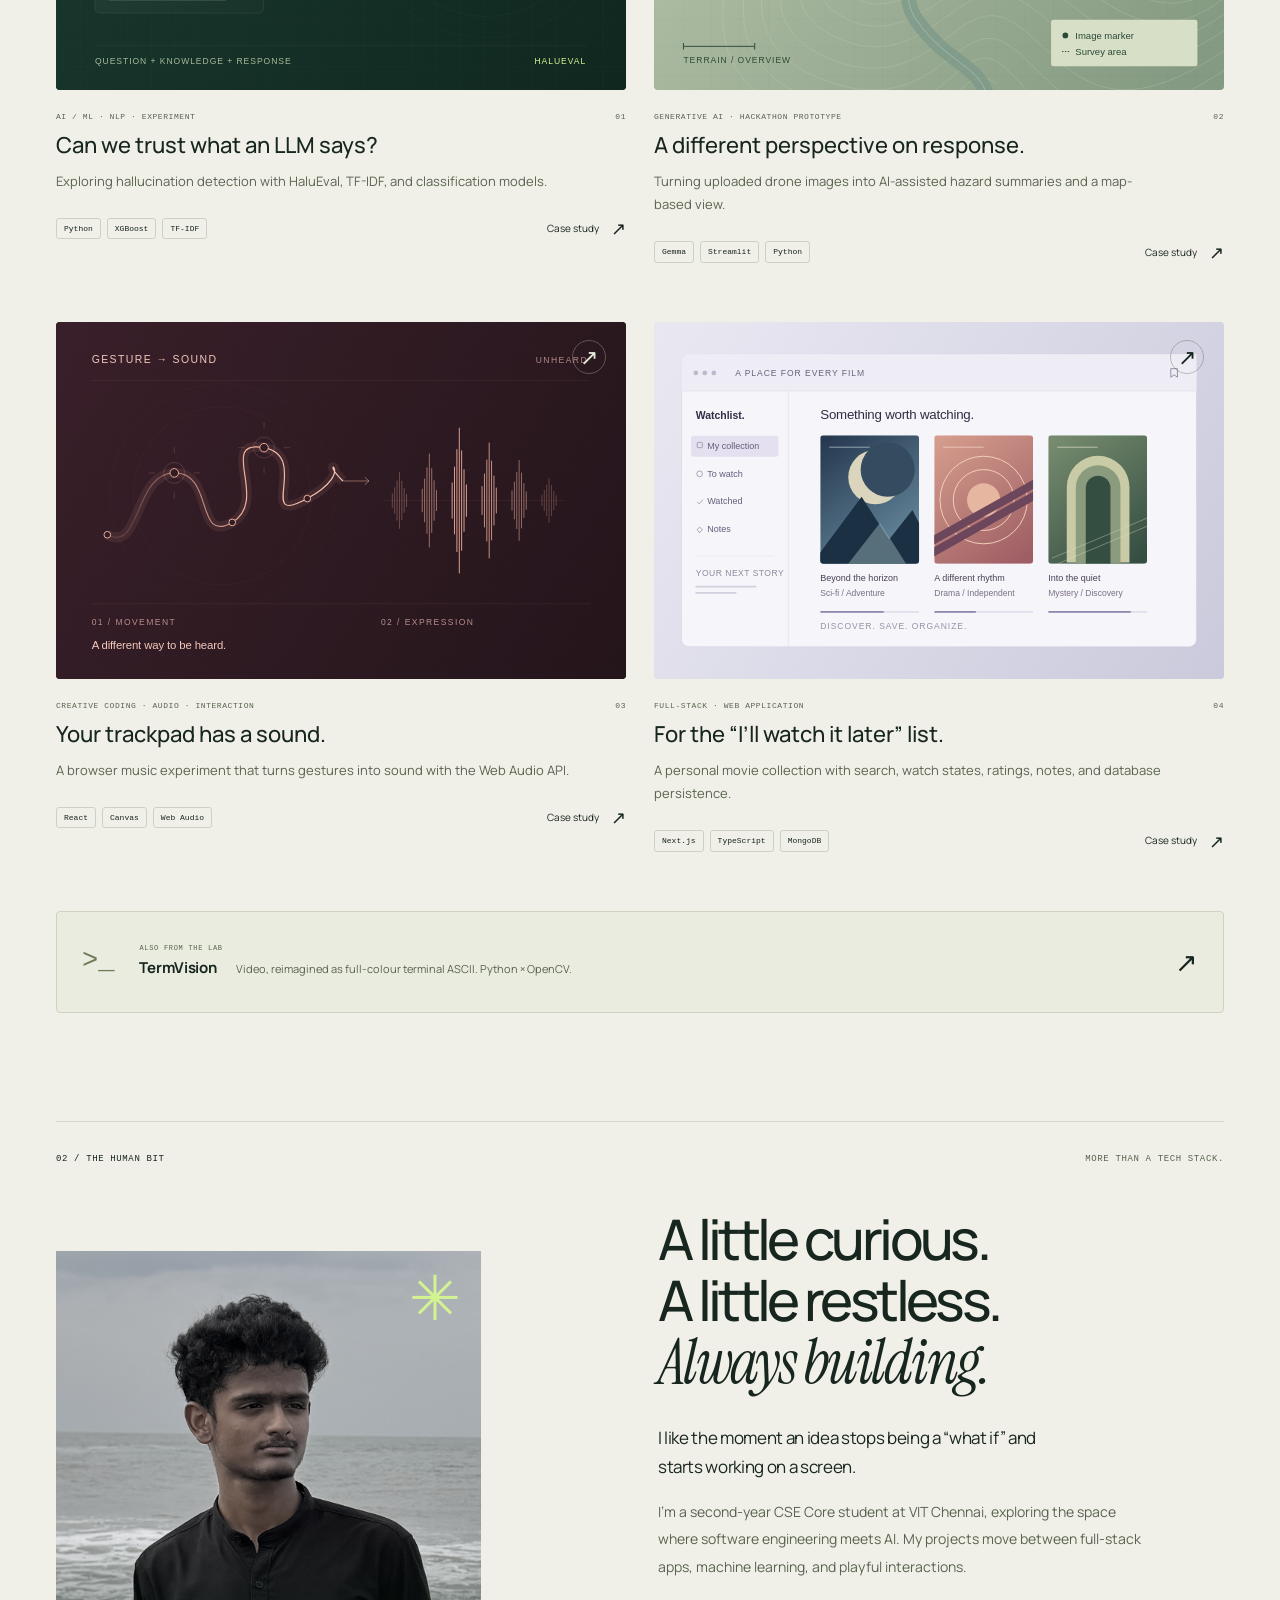
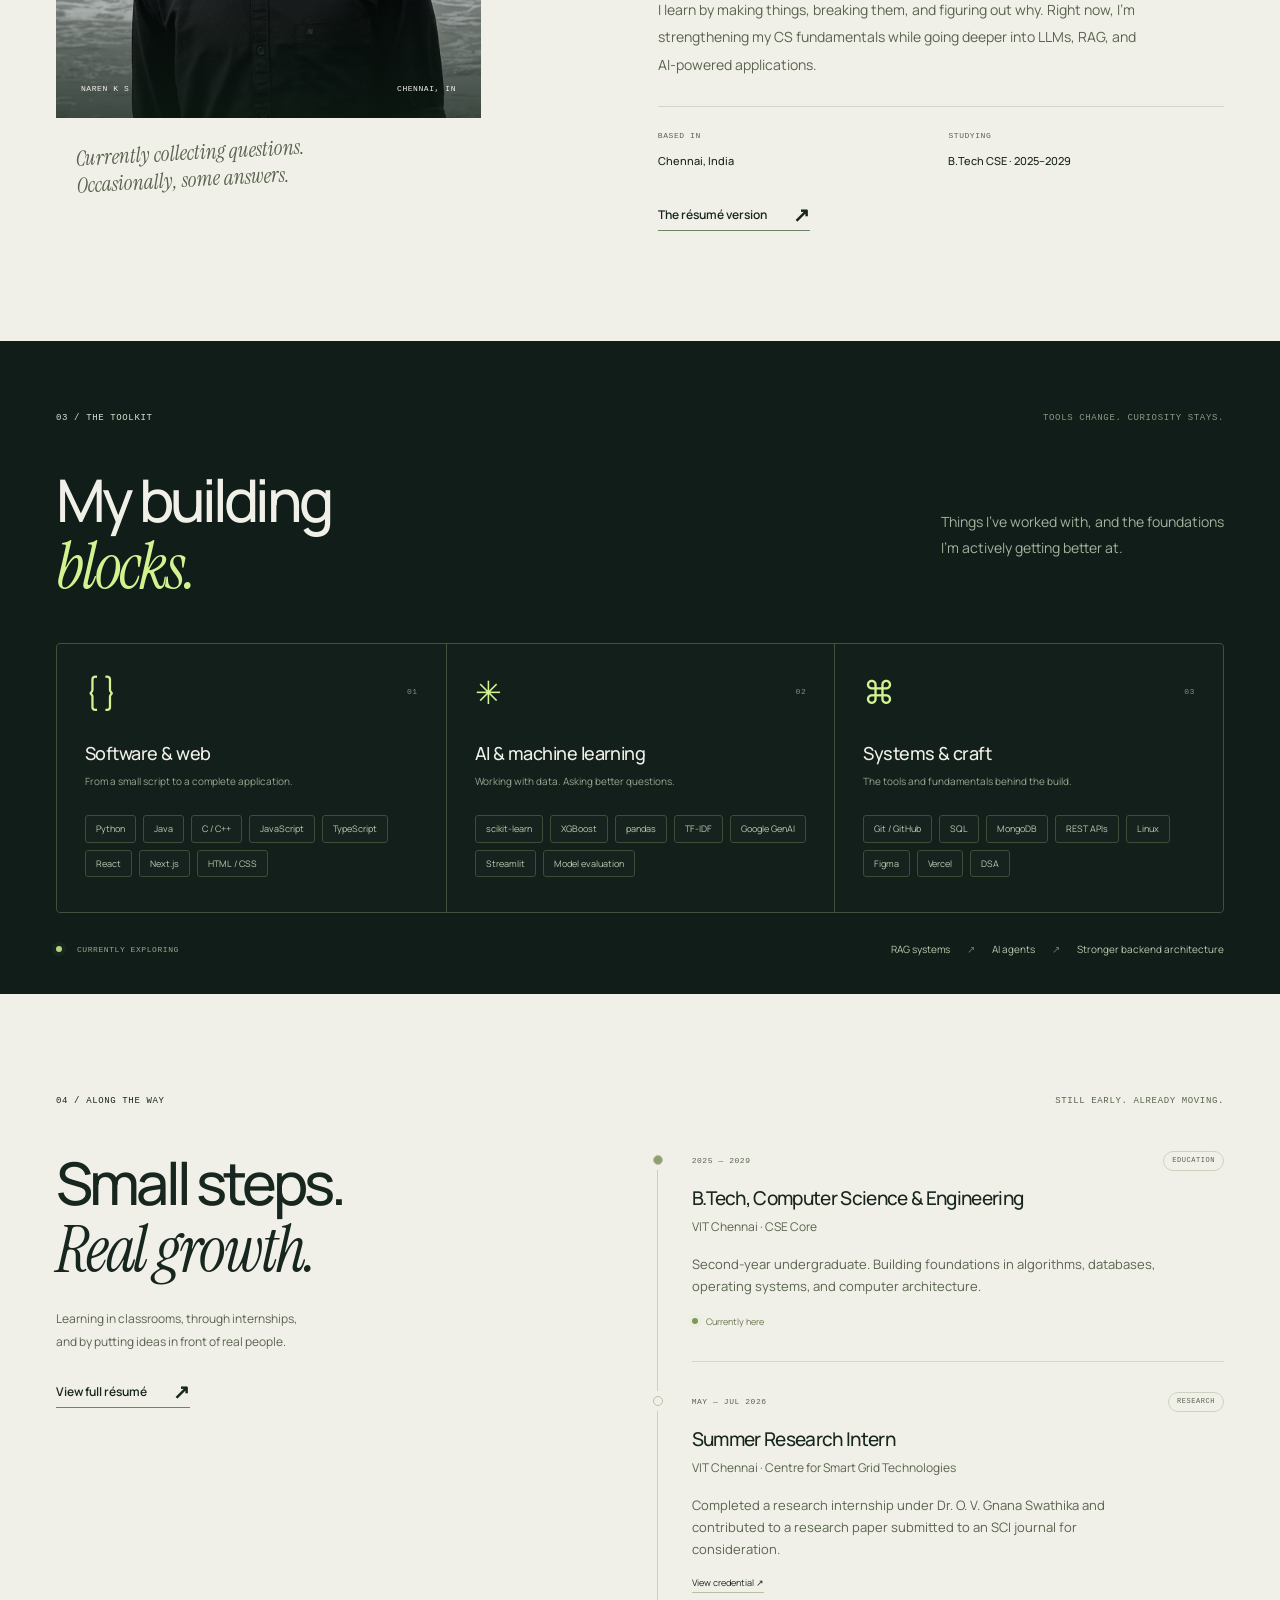
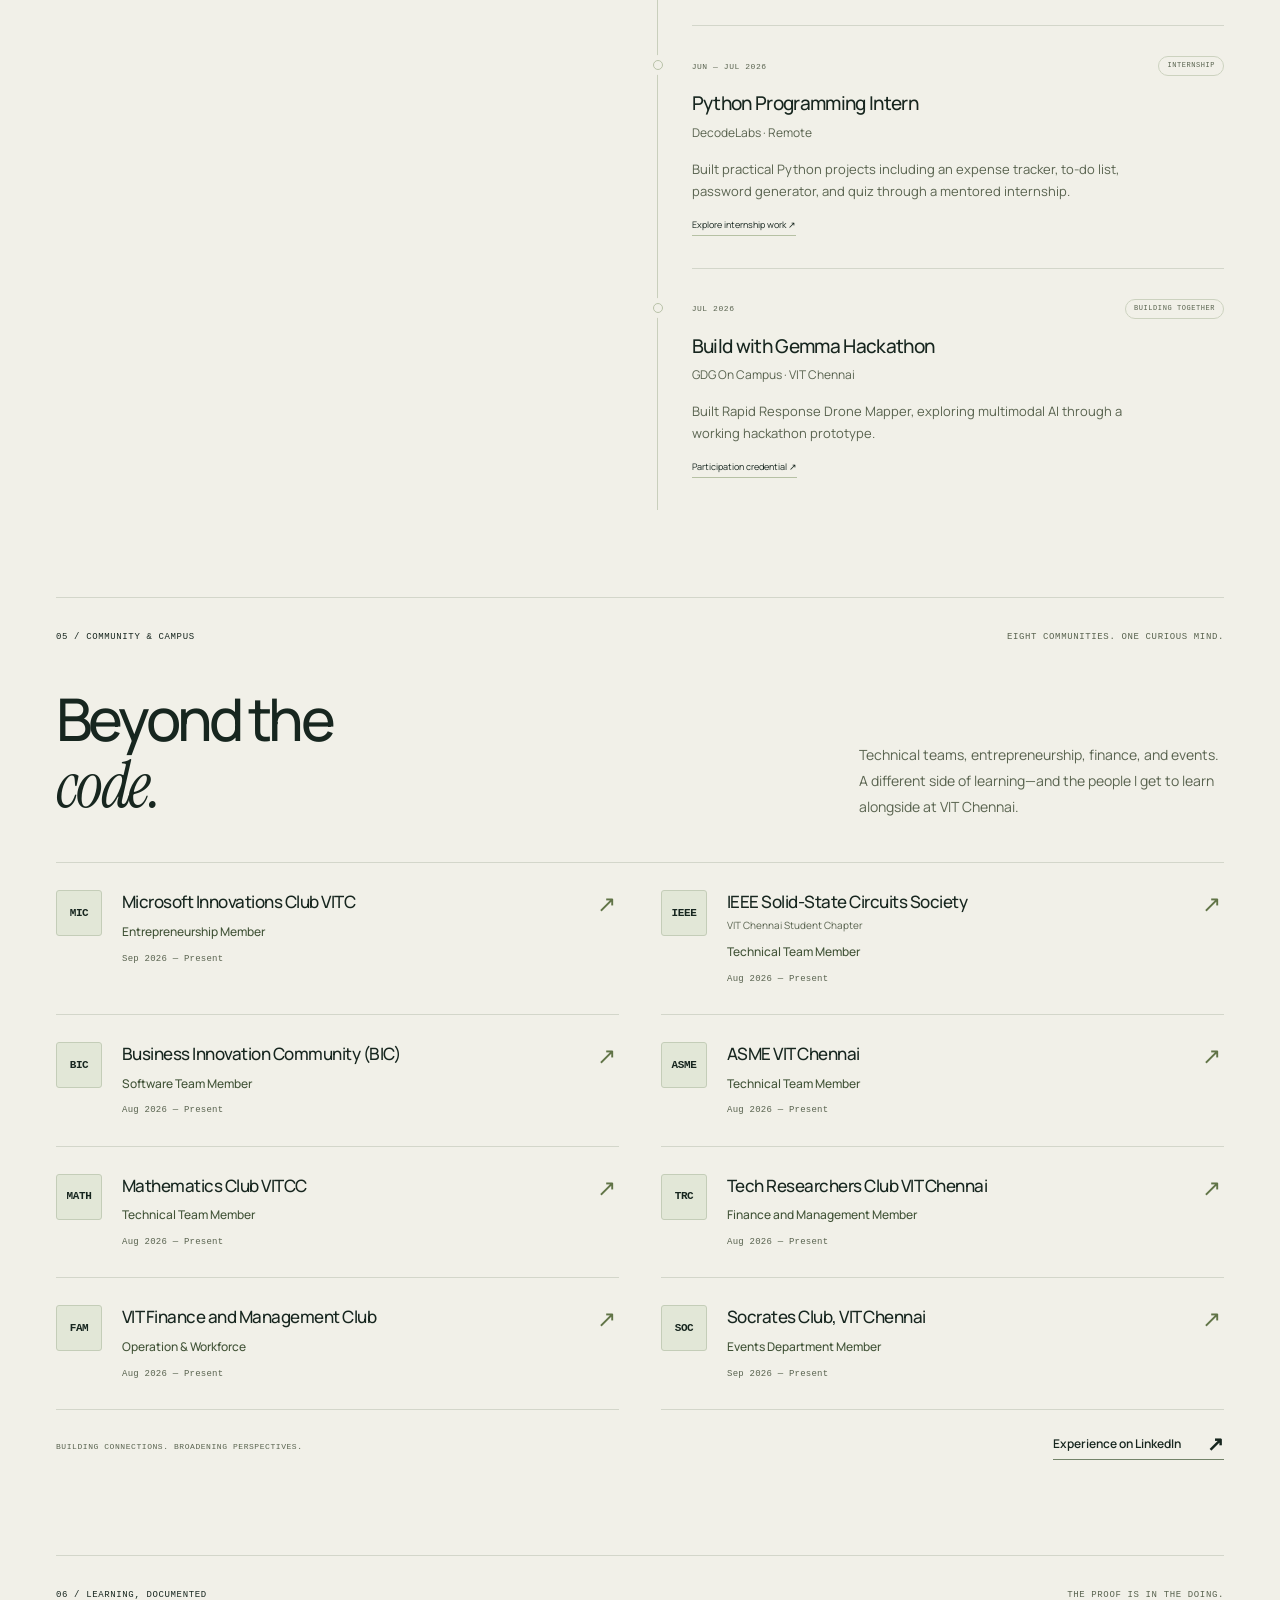
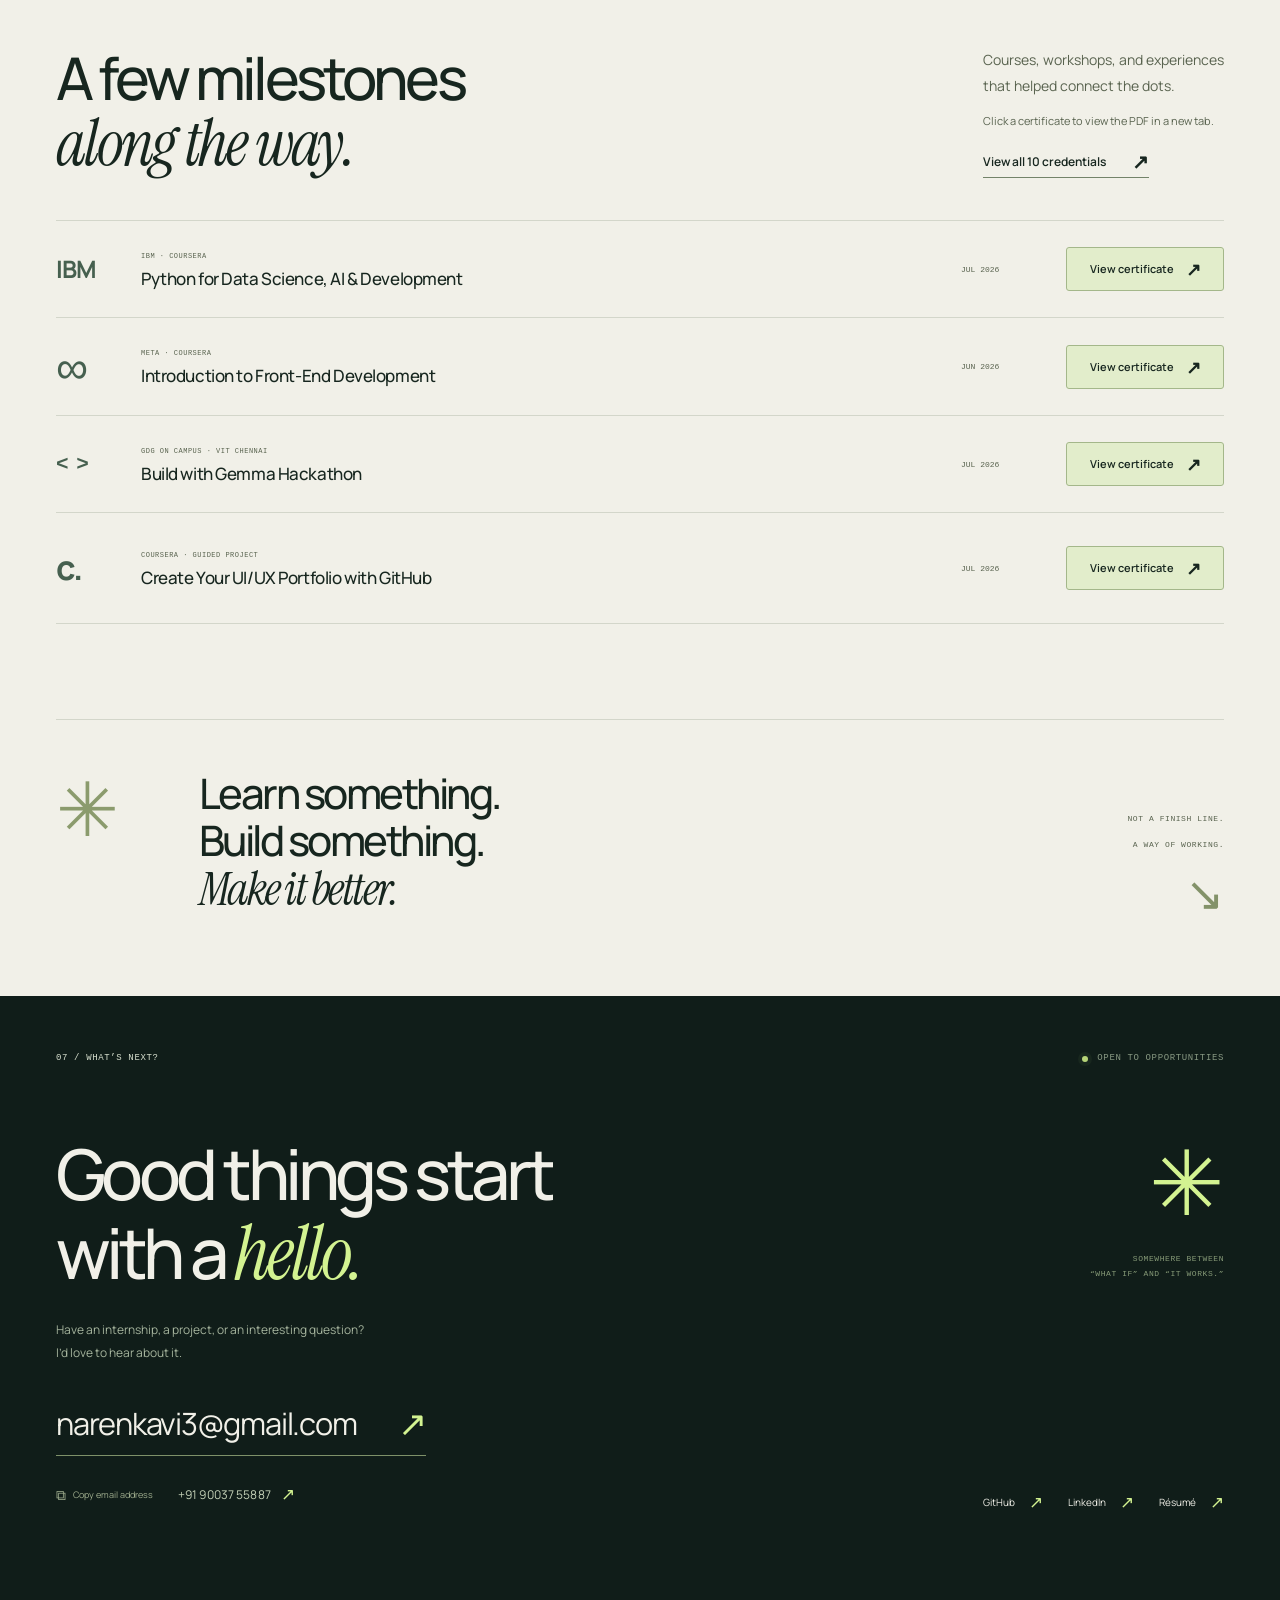
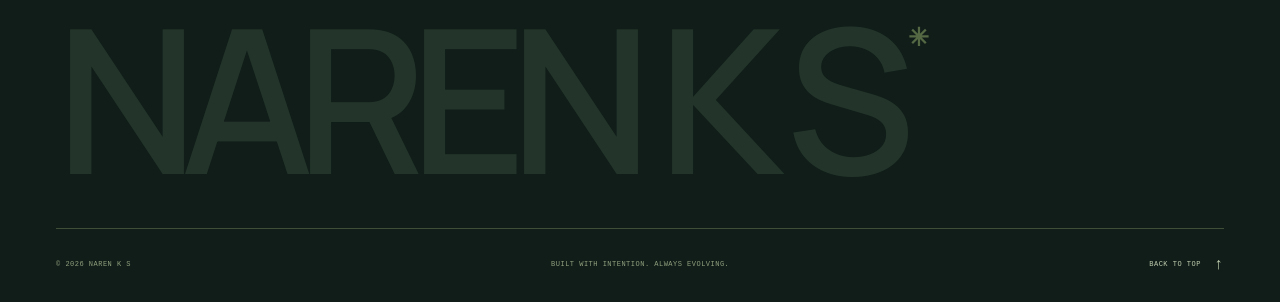
==== commit 5128459f: "Replace portfolio with redesigned software and AI website" ====
--- a/index.html
+++ b/index.html
@@ -1,440 +1,149 @@
-<!DOCTYPE html>
+<!doctype html>
 <html lang="en">
-
 <head>
   <meta charset="utf-8">
-  <meta content="width=device-width, initial-scale=1.0" name="viewport">
-  <title>Naren's Portfolio Website</title>
-  <meta name="description" content="">
-  <meta name="keywords" content="">
+  <meta name="viewport" content="width=device-width,initial-scale=1">
+  <meta name="theme-color" content="#101d19">
+  <title>Naren K S — Software, AI & a Curious Mind</title>
+  <meta name="description" content="Naren K S — CSE student at VIT Chennai. Exploring software engineering, AI, and thoughtful digital experiences through hands-on projects.">
+  <meta property="og:title" content="Naren K S — Curiosity. Made real.">
+  <meta property="og:description" content="Software, AI, and the experiments in between. Explore the work of Naren K S, CSE at VIT Chennai.">
+  <meta property="og:type" content="website">
+  <meta property="og:url" content="https://naren214.github.io/">
+  <link rel="canonical" href="https://naren214.github.io/">
+  <meta name="twitter:card" content="summary_large_image">
+  <meta property="og:image:type" content="image/jpeg">
+  <meta property="og:image" content="https://naren214.github.io/assets/social.jpg">
+  <meta name="color-scheme" content="dark light">
+  <link rel="icon" href="assets/favicon.svg" type="image/svg+xml">
+  <link rel="stylesheet" href="style.css">
+  <script src="app.js" defer></script>
+  <script src="orbit.js" defer></script>
+  <script type="application/ld+json">{"@context":"https://schema.org","@type":"Person","name":"Naren K S","url":"https://naren214.github.io/","sameAs":["https://github.com/naren214","https://www.linkedin.com/in/naren-k-s-3bb09137a/"],"email":"mailto:narenkavi3@gmail.com","affiliation":{"@type":"CollegeOrUniversity","name":"VIT Chennai"},"knowsAbout":["Software development","Machine learning","Python","Full-stack development"]}</script>
+</head>
+<body>
+  <a class="skip-link" href="#main">Skip to content</a>
+  <header class="site-header" id="top">
+    <a class="wordmark" href="#" aria-label="Naren K S, home">n<span class="mark-star">✳</span><span class="wordmark-name">naren k s<span class="wordmark-sub">a work in progress, by design.</span></span></a>
+    <nav class="desktop-nav" aria-label="Main navigation"><a href="#work">Work <span>04</span></a><a href="#about">About</a><a href="#journey">Journey</a><a href="#community">Community</a><a href="#recognition">Credentials</a></nav>
+    <a class="nav-contact" href="#contact">Let’s talk <span aria-hidden="true">↗</span></a>
+    <button class="menu-toggle" aria-label="Open navigation" aria-expanded="false" aria-controls="mobile-nav"><span></span><span></span></button>
+  </header>
+  <nav class="mobile-nav" id="mobile-nav" aria-label="Mobile navigation" hidden><a href="#work">Selected work</a><a href="#about">About me</a><a href="#journey">My journey</a><a href="#community">Community &amp; campus</a><a href="#recognition">Credentials</a><a href="#contact">Get in touch ↗</a><a href="resume.html">View résumé ↗</a></nav>
+  <main id="main">
+    <section class="hero section-dark" aria-labelledby="hero-title">
+      <div class="hero-grid wrap">
+        <div class="hero-copy">
+          <div class="eyebrow"><span class="tiny-cross">+</span> NAREN K S <span class="eyebrow-line"></span> STUDENT. DEVELOPER. EXPLORER.</div>
+          <h1 id="hero-title">Curiosity.<br>Made <em>real.</em><span class="title-period" aria-hidden="true">↗</span></h1>
+          <p class="hero-description">I’m Naren, a Computer Science student turning <br class="desktop-break">big questions into software, AI experiments,<br class="desktop-break">and things you can actually use.</p>
+          <div class="hero-actions"><a class="button button-lime" href="#work">Explore my work <span aria-hidden="true">↘</span></a><a class="text-link light-link" href="resume.html">View résumé <span aria-hidden="true">↗</span></a></div>
+          <div class="hero-availability"><span class="status-dot"></span> Open to internships & meaningful collaborations</div>
+        </div>
+        <div class="hero-art">
+          <div class="art-corner art-corner-tl"></div><div class="art-corner art-corner-br"></div>
+          <div class="art-label mono">FIG. 001 / AN IDEA TAKING SHAPE</div>
+          <canvas id="orbit-canvas" aria-hidden="true"></canvas>
+          <span class="orbit-tag orbit-tag-one">CODE</span><span class="orbit-tag orbit-tag-two">INTELLIGENCE</span><span class="orbit-tag orbit-tag-three">EXPERIMENTATION</span>
+          <div class="art-bottom"><span class="mono">A LITTLE STRUCTURE.<br>A LOT OF POSSIBILITY.</span><button id="orbit-toggle" class="motion-toggle"><span class="pause-icon" aria-hidden="true">Ⅱ</span><span data-orbit-label>Pause motion</span></button></div>
+        </div>
+      </div>
+      <div class="hero-foot wrap"><a href="#work" class="scroll-note"><span class="scroll-icon" aria-hidden="true">↓</span> SCROLL TO DISCOVER</a><div class="hero-location"><span class="location-icon" aria-hidden="true">◎</span> CHENNAI, INDIA <span class="hero-divider">/</span> <time id="local-time">IST</time></div><div class="hero-chapter">CURRENT CHAPTER <span>CSE @ VIT CHENNAI ’25—’29</span></div></div>
+    </section>
+    <div class="discipline-strip" aria-label="Areas of interest"><div class="wrap"><span>SOFTWARE ENGINEERING</span><i aria-hidden="true">✳</i><span>ARTIFICIAL INTELLIGENCE</span><i aria-hidden="true">✳</i><span>FULL-STACK DEVELOPMENT</span><i aria-hidden="true">✳</i><span>ALWAYS LEARNING</span></div></div>
 
-  <!-- Favicons -->
-  <link href="assets/img/favicon.png" rel="icon">
-  <link href="assets/img/apple-touch-icon.png" rel="apple-touch-icon">
+    <section id="work" class="work-section section-cream" aria-labelledby="work-title">
+      <div class="wrap">
+        <div class="section-kicker"><span>01 / SELECTED WORK</span><span>IDEAS, TAKEN A LITTLE FURTHER.</span></div>
+        <div class="section-heading work-heading"><h2 id="work-title">Less talk.<br>More <em>building.</em></h2><div class="section-intro"><p>A few things I’ve made while figuring things out.<br>Each one started with a question—and taught me<br class="desktop-break"> something I couldn’t learn by just reading.</p><a class="text-link" href="https://github.com/naren214" target="_blank" rel="noopener noreferrer">All repositories <span aria-hidden="true">↗</span></a></div></div>
+        <div class="work-toolbar"><div class="project-filters" role="group" aria-label="Filter projects"><button class="filter-button active" data-filter="all" aria-pressed="true">All work <sup>04</sup></button><button class="filter-button" data-filter="ai" aria-pressed="false">AI / ML</button><button class="filter-button" data-filter="web" aria-pressed="false">Full-stack</button><button class="filter-button" data-filter="creative" aria-pressed="false">Creative coding</button></div><span class="project-count mono" role="status" aria-live="polite">SHOWING 04 PROJECTS</span></div>
+        <div class="project-grid">
+          <article class="project-card" data-category="ai">
+            <button class="project-image-button" data-project="reliability" aria-label="Read Hallucination Detection project case study"><div class="project-art reliability-art"><img src="assets/projects/reliability.svg" alt="Visual summary of question, reference knowledge and response passing through a TF-IDF and XGBoost pipeline" width="1200" height="750" loading="lazy"><span class="project-overline">APPLIED MACHINE LEARNING</span><span class="project-open" aria-hidden="true">↗</span><span class="art-caption">01 / QUESTION THE ANSWER.</span></div></button>
+            <div class="project-meta"><span>AI / ML · NLP · EXPERIMENT</span><span>01</span></div><h3><button data-project="reliability">Can we trust what an LLM says?</button></h3><p>Exploring hallucination detection with HaluEval, TF-IDF, and classification models.</p><div class="project-bottom"><div class="tags"><span>Python</span><span>XGBoost</span><span>TF-IDF</span></div><button class="case-study-link" data-project="reliability">Case study <span aria-hidden="true">↗</span></button></div>
+          </article>
+          <article class="project-card" data-category="ai">
+            <button class="project-image-button" data-project="drone" aria-label="Read Rapid Response Drone Mapper case study"><div class="project-art drone-art"><img src="assets/projects/drone.svg" alt="Visual summary of drone imagery, terrain contours and map markers" width="1200" height="750" loading="lazy"><span class="project-overline">RAPID RESPONSE DRONE MAPPER</span><span class="project-open" aria-hidden="true">↗</span><span class="art-caption">02 / FROM IMAGES TO INSIGHT.</span></div></button>
+            <div class="project-meta"><span>GENERATIVE AI · HACKATHON PROTOTYPE</span><span>02</span></div><h3><button data-project="drone">A different perspective on response.</button></h3><p>Turning uploaded drone images into AI-assisted hazard summaries and a map-based view.</p><div class="project-bottom"><div class="tags"><span>Gemma</span><span>Streamlit</span><span>Python</span></div><button class="case-study-link" data-project="drone">Case study <span aria-hidden="true">↗</span></button></div>
+          </article>
+          <article class="project-card" data-category="creative">
+            <button class="project-image-button" data-project="unheard" aria-label="Read UNHEARD project case study"><div class="project-art unheard-art"><img src="assets/projects/unheard.svg" alt="Visual summary of a flowing gesture becoming a musical waveform" width="1200" height="750" loading="lazy"><span class="project-overline">UNHEARD / A BROWSER INSTRUMENT</span><span class="project-open" aria-hidden="true">↗</span><span class="art-caption">03 / MAKE A MOVE. MAKE A SOUND.</span></div></button>
+            <div class="project-meta"><span>CREATIVE CODING · AUDIO · INTERACTION</span><span>03</span></div><h3><button data-project="unheard">Your trackpad has a sound.</button></h3><p>A browser music experiment that turns gestures into sound with the Web Audio API.</p><div class="project-bottom"><div class="tags"><span>React</span><span>Canvas</span><span>Web Audio</span></div><button class="case-study-link" data-project="unheard">Case study <span aria-hidden="true">↗</span></button></div>
+          </article>
+          <article class="project-card" data-category="web">
+            <button class="project-image-button" data-project="watchlist" aria-label="Read Movie Watchlist project case study"><div class="project-art watchlist-art"><img src="assets/projects/watchlist.svg" alt="Visual summary of a personal movie collection with abstract movie tiles" width="1200" height="750" loading="lazy"><span class="project-overline">MOVIE WATCHLIST</span><span class="project-open" aria-hidden="true">↗</span><span class="art-caption">04 / YOUR NEXT GREAT WATCH.</span></div></button>
+            <div class="project-meta"><span>FULL-STACK · WEB APPLICATION</span><span>04</span></div><h3><button data-project="watchlist">For the “I’ll watch it later” list.</button></h3><p>A personal movie collection with search, watch states, ratings, notes, and database persistence.</p><div class="project-bottom"><div class="tags"><span>Next.js</span><span>TypeScript</span><span>MongoDB</span></div><button class="case-study-link" data-project="watchlist">Case study <span aria-hidden="true">↗</span></button></div>
+          </article>
+        </div>
+        <a class="lab-note" href="https://github.com/naren214/TermVision" target="_blank" rel="noopener noreferrer"><span class="lab-icon" aria-hidden="true">&gt;_</span><span><small>ALSO FROM THE LAB</small><strong>TermVision</strong><span class="lab-description">Video, reimagined as full-colour terminal ASCII. Python × OpenCV.</span></span><span class="lab-arrow" aria-hidden="true">↗</span></a>
+      </div>
+    </section>
 
-  <!-- Fonts -->
-  <link href="https://fonts.googleapis.com" rel="preconnect">
-  <link href="https://fonts.gstatic.com" rel="preconnect" crossorigin>
-  <link href="https://fonts.googleapis.com/css2?family=Roboto:ital,wght@0,100;0,300;0,400;0,500;0,700;0,900;1,100;1,300;1,400;1,500;1,700;1,900&family=Poppins:ital,wght@0,100;0,200;0,300;0,400;0,500;0,600;0,700;0,800;0,900;1,100;1,200;1,300;1,400;1,500;1,600;1,700;1,800;1,900&family=Raleway:ital,wght@0,100;0,200;0,300;0,400;0,500;0,600;0,700;0,800;0,900;1,100;1,200;1,300;1,400;1,500;1,600;1,700;1,800;1,900&display=swap" rel="stylesheet">
+    <section id="about" class="about-section section-cream" aria-labelledby="about-title"><div class="wrap"><div class="section-kicker"><span>02 / THE HUMAN BIT</span><span>MORE THAN A TECH STACK.</span></div><div class="about-grid"><div class="portrait-column"><div class="portrait-frame"><img src="assets/naren.jpeg" alt="Naren K S" width="600" height="750" loading="lazy"><span class="portrait-corner" aria-hidden="true">✳</span><div class="portrait-caption mono"><span>NAREN K S</span><span>CHENNAI, IN</span></div></div><p class="portrait-note">Currently collecting questions.<br>Occasionally, some answers.</p></div><div class="about-copy"><h2 id="about-title">A little curious.<br>A little restless.<br><em>Always building.</em></h2><p class="about-lead">I like the moment an idea stops being a “what if” and starts working on a screen.</p><p>I’m a second-year CSE Core student at VIT Chennai, exploring the space where software engineering meets AI. My projects move between full-stack apps, machine learning, and playful interactions.</p><p>I learn by making things, breaking them, and figuring out why. Right now, I’m strengthening my CS fundamentals while going deeper into LLMs, RAG, and AI-powered applications.</p><div class="about-facts"><div><span class="mono">BASED IN</span><strong>Chennai, India</strong></div><div><span class="mono">STUDYING</span><strong>B.Tech CSE · 2025–2029</strong></div></div><a class="text-link" href="resume.html">The résumé version <span aria-hidden="true">↗</span></a></div></div></div></section>
 
-  <!-- Vendor CSS Files -->
-  <link href="assets/vendor/bootstrap/css/bootstrap.min.css" rel="stylesheet">
-  <link href="assets/vendor/bootstrap-icons/bootstrap-icons.css" rel="stylesheet">
-  <link href="assets/vendor/aos/aos.css" rel="stylesheet">
-  <link href="assets/vendor/glightbox/css/glightbox.min.css" rel="stylesheet">
-  <link href="assets/vendor/swiper/swiper-bundle.min.css" rel="stylesheet">
+    <section class="toolkit-section section-dark" aria-labelledby="toolkit-title"><div class="wrap"><div class="section-kicker"><span>03 / THE TOOLKIT</span><span>TOOLS CHANGE. CURIOSITY STAYS.</span></div><div class="section-heading"><h2 id="toolkit-title">My building<br><em>blocks.</em></h2><p class="section-intro">Things I’ve worked with, and the foundations<br class="desktop-break"> I’m actively getting better at.</p></div><div class="toolkit-grid"><div class="toolkit-card"><div class="toolkit-top"><span class="tool-icon" aria-hidden="true">{ }</span><span class="mono">01</span></div><h3>Software & web</h3><p>From a small script to a complete application.</p><div class="tool-tags"><span>Python</span><span>Java</span><span>C / C++</span><span>JavaScript</span><span>TypeScript</span><span>React</span><span>Next.js</span><span>HTML / CSS</span></div></div><div class="toolkit-card"><div class="toolkit-top"><span class="tool-icon" aria-hidden="true">✳</span><span class="mono">02</span></div><h3>AI & machine learning</h3><p>Working with data. Asking better questions.</p><div class="tool-tags"><span>scikit-learn</span><span>XGBoost</span><span>pandas</span><span>TF-IDF</span><span>Google GenAI</span><span>Streamlit</span><span>Model evaluation</span></div></div><div class="toolkit-card"><div class="toolkit-top"><span class="tool-icon" aria-hidden="true">⌘</span><span class="mono">03</span></div><h3>Systems & craft</h3><p>The tools and fundamentals behind the build.</p><div class="tool-tags"><span>Git / GitHub</span><span>SQL</span><span>MongoDB</span><span>REST APIs</span><span>Linux</span><span>Figma</span><span>Vercel</span><span>DSA</span></div></div></div><div class="learning-line"><span class="status-dot"></span><span class="mono">CURRENTLY EXPLORING</span><p>RAG systems <span>↗</span> AI agents <span>↗</span> Stronger backend architecture</p></div></div></section>
 
-  <!-- Main CSS File -->
-  <link href="assets/css/main.css" rel="stylesheet">
+    <section id="journey" class="journey-section section-cream" aria-labelledby="journey-title"><div class="wrap"><div class="section-kicker"><span>04 / ALONG THE WAY</span><span>STILL EARLY. ALREADY MOVING.</span></div><div class="journey-grid"><div class="journey-intro"><h2 id="journey-title">Small steps.<br><em>Real growth.</em></h2><p>Learning in classrooms, through internships,<br class="desktop-break"> and by putting ideas in front of real people.</p><a class="text-link" href="resume.html">View full résumé <span aria-hidden="true">↗</span></a></div><div class="timeline"><article class="timeline-item"><div class="timeline-meta"><span>2025 — 2029</span><span class="timeline-type">EDUCATION</span></div><h3>B.Tech, Computer Science & Engineering</h3><p class="timeline-company">VIT Chennai · CSE Core</p><p>Second-year undergraduate. Building foundations in algorithms, databases, operating systems, and computer architecture.</p><span class="timeline-current"><span class="status-dot"></span> Currently here</span></article><article class="timeline-item"><div class="timeline-meta"><span>MAY — JUL 2026</span><span class="timeline-type">RESEARCH</span></div><h3>Summer Research Intern</h3><p class="timeline-company">VIT Chennai · Centre for Smart Grid Technologies</p><p>Completed a research internship under Dr. O. V. Gnana Swathika and contributed to a research paper submitted to an SCI journal for consideration.</p><a class="small-link" href="assets/certificates/summer-research-internship.pdf" target="_blank" rel="noopener noreferrer">View credential ↗</a></article><article class="timeline-item"><div class="timeline-meta"><span>JUN — JUL 2026</span><span class="timeline-type">INTERNSHIP</span></div><h3>Python Programming Intern</h3><p class="timeline-company">DecodeLabs · Remote</p><p>Built practical Python projects including an expense tracker, to-do list, password generator, and quiz through a mentored internship.</p><a class="small-link" href="https://github.com/naren214/Decodelabs_Projects" target="_blank" rel="noopener noreferrer">Explore internship work ↗</a></article><article class="timeline-item"><div class="timeline-meta"><span>JUL 2026</span><span class="timeline-type">BUILDING TOGETHER</span></div><h3>Build with Gemma Hackathon</h3><p class="timeline-company">GDG On Campus · VIT Chennai</p><p>Built Rapid Response Drone Mapper, exploring multimodal AI through a working hackathon prototype.</p><a class="small-link" href="assets/certificates/build-with-gemma-hackathon.pdf" target="_blank" rel="noopener noreferrer">Participation credential ↗</a></article></div></div></div></section>
 
-</head>
+    <section id="community" class="community-section section-cream" aria-labelledby="community-title">
+      <div class="wrap">
+        <div class="section-kicker"><span>05 / COMMUNITY &amp; CAMPUS</span><span>EIGHT COMMUNITIES. ONE CURIOUS MIND.</span></div>
+        <div class="section-heading"><h2 id="community-title">Beyond the<br><em>code.</em></h2><p class="section-intro">Technical teams, entrepreneurship, finance, and events. A different side of learning—and the people I get to learn alongside at VIT Chennai.</p></div>
+        <div class="community-list">
+          <a class="community-card" href="https://www.linkedin.com/company/71822279/" target="_blank" rel="noopener noreferrer">
+            <span class="community-mark" aria-hidden="true">MIC</span>
+            <div class="community-body"><h3>Microsoft Innovations Club VITC</h3><p class="community-role">Entrepreneurship Member</p><p class="community-date"><time datetime="2026-09">Sep 2026</time> — Present</p></div>
+            <span class="community-arrow" aria-hidden="true">↗</span>
+          </a>
+          <a class="community-card" href="https://www.linkedin.com/company/108566645/" target="_blank" rel="noopener noreferrer">
+            <span class="community-mark" aria-hidden="true">IEEE</span>
+            <div class="community-body"><h3>IEEE Solid-State Circuits Society</h3><p class="community-chapter">VIT Chennai Student Chapter</p><p class="community-role">Technical Team Member</p><p class="community-date"><time datetime="2026-08">Aug 2026</time> — Present</p></div>
+            <span class="community-arrow" aria-hidden="true">↗</span>
+          </a>
+          <a class="community-card" href="https://www.linkedin.com/company/68776856/" target="_blank" rel="noopener noreferrer">
+            <span class="community-mark" aria-hidden="true">BIC</span>
+            <div class="community-body"><h3>Business Innovation Community (BIC)</h3><p class="community-role">Software Team Member</p><p class="community-date"><time datetime="2026-08">Aug 2026</time> — Present</p></div>
+            <span class="community-arrow" aria-hidden="true">↗</span>
+          </a>
+          <a class="community-card" href="https://www.linkedin.com/company/106436903/" target="_blank" rel="noopener noreferrer">
+            <span class="community-mark" aria-hidden="true">ASME</span>
+            <div class="community-body"><h3>ASME VIT Chennai</h3><p class="community-role">Technical Team Member</p><p class="community-date"><time datetime="2026-08">Aug 2026</time> — Present</p></div>
+            <span class="community-arrow" aria-hidden="true">↗</span>
+          </a>
+          <a class="community-card" href="https://www.linkedin.com/company/89694481/" target="_blank" rel="noopener noreferrer">
+            <span class="community-mark" aria-hidden="true">MATH</span>
+            <div class="community-body"><h3>Mathematics Club VITCC</h3><p class="community-role">Technical Team Member</p><p class="community-date"><time datetime="2026-08">Aug 2026</time> — Present</p></div>
+            <span class="community-arrow" aria-hidden="true">↗</span>
+          </a>
+          <a class="community-card" href="https://www.linkedin.com/company/82130592/" target="_blank" rel="noopener noreferrer">
+            <span class="community-mark" aria-hidden="true">TRC</span>
+            <div class="community-body"><h3>Tech Researchers Club VIT Chennai</h3><p class="community-role">Finance and Management Member</p><p class="community-date"><time datetime="2026-08">Aug 2026</time> — Present</p></div>
+            <span class="community-arrow" aria-hidden="true">↗</span>
+          </a>
+          <a class="community-card" href="https://www.linkedin.com/company/71832417/" target="_blank" rel="noopener noreferrer">
+            <span class="community-mark" aria-hidden="true">FAM</span>
+            <div class="community-body"><h3>VIT Finance and Management Club</h3><p class="community-role">Operation &amp; Workforce</p><p class="community-date"><time datetime="2026-08">Aug 2026</time> — Present</p></div>
+            <span class="community-arrow" aria-hidden="true">↗</span>
+          </a>
+          <a class="community-card" href="https://www.linkedin.com/company/96130766/" target="_blank" rel="noopener noreferrer">
+            <span class="community-mark" aria-hidden="true">SOC</span>
+            <div class="community-body"><h3>Socrates Club, VIT Chennai</h3><p class="community-role">Events Department Member</p><p class="community-date"><time datetime="2026-09">Sep 2026</time> — Present</p></div>
+            <span class="community-arrow" aria-hidden="true">↗</span>
+          </a>
+        </div>
+        <div class="community-foot"><span class="mono">BUILDING CONNECTIONS. BROADENING PERSPECTIVES.</span><a class="text-link" href="https://www.linkedin.com/in/naren-k-s-3bb09137a/details/experience/" target="_blank" rel="noopener noreferrer">Experience on LinkedIn <span aria-hidden="true">↗</span></a></div>
+      </div>
+    </section>
 
-<body class="index-page">
+    <section id="recognition" class="credentials-section section-cream" aria-labelledby="credentials-title"><div class="wrap"><div class="section-kicker"><span>06 / LEARNING, DOCUMENTED</span><span>THE PROOF IS IN THE DOING.</span></div><div class="section-heading"><h2 id="credentials-title">A few milestones<br><em>along the way.</em></h2><div class="section-intro"><p>Courses, workshops, and experiences<br>that helped connect the dots.</p><p class="certificate-hint">Click a certificate to view the PDF in a new tab.</p><button class="text-link" id="all-credentials">View all 10 credentials <span aria-hidden="true">↗</span></button></div></div><div class="credential-list"><a class="credential-row" aria-label="View Python for Data Science, AI &amp; Development certificate PDF (opens in a new tab)" href="assets/certificates/python-for-data-science-ai-development.pdf" target="_blank" rel="noopener noreferrer"><span class="credential-brand">IBM</span><div class="credential-info"><span class="mono">IBM · COURSERA</span><h3>Python for Data Science, AI & Development</h3></div><span class="credential-date">JUL 2026</span><span class="credential-action">View certificate <span aria-hidden="true">↗</span></span></a><a class="credential-row" aria-label="View Introduction to Front-End Development certificate PDF (opens in a new tab)" href="assets/certificates/introduction-to-front-end-development.pdf" target="_blank" rel="noopener noreferrer"><span class="credential-brand meta-brand">∞</span><div class="credential-info"><span class="mono">META · COURSERA</span><h3>Introduction to Front-End Development</h3></div><span class="credential-date">JUN 2026</span><span class="credential-action">View certificate <span aria-hidden="true">↗</span></span></a><a class="credential-row" aria-label="View Build with Gemma Hackathon certificate PDF (opens in a new tab)" href="assets/certificates/build-with-gemma-hackathon.pdf" target="_blank" rel="noopener noreferrer"><span class="credential-brand gdg-brand">&lt; &gt;</span><div class="credential-info"><span class="mono">GDG ON CAMPUS · VIT CHENNAI</span><h3>Build with Gemma Hackathon</h3></div><span class="credential-date">JUL 2026</span><span class="credential-action">View certificate <span aria-hidden="true">↗</span></span></a><a class="credential-row" aria-label="View Create Your UI/UX Portfolio with GitHub certificate PDF (opens in a new tab)" href="assets/certificates/create-your-uiux-portfolio-with-github.pdf" target="_blank" rel="noopener noreferrer"><span class="credential-brand course-brand">c.</span><div class="credential-info"><span class="mono">COURSERA · GUIDED PROJECT</span><h3>Create Your UI/UX Portfolio with GitHub</h3></div><span class="credential-date">JUL 2026</span><span class="credential-action">View certificate <span aria-hidden="true">↗</span></span></a></div></div></section>
 
-  <header id="header" class="header d-flex align-items-center sticky-top">
-    <div class="container-fluid container-xl position-relative d-flex align-items-center justify-content-between">
+    <section class="approach-section section-cream" aria-label="My approach"><div class="wrap"><span class="approach-star" aria-hidden="true">✳</span><p>Learn something.<br>Build something.<br><em>Make it better.</em></p><div class="approach-note"><span class="mono">NOT A FINISH LINE.<br>A WAY OF WORKING.</span><span class="approach-arrow" aria-hidden="true">↘</span></div></div></section>
 
-      <a href="index.html" class="logo d-flex align-items-center">
-        <!-- Uncomment the line below if you also wish to use an image logo -->
-        <!-- <img src="assets/img/logo.png" alt=""> -->
-        <h1 class="sitename">Naren's Portfolio</h1>
-      </a>
-
-      <nav id="navmenu" class="navmenu">
-        <ul>
-          <li><a href="#hero" class="active">Home<br></a></li>
-          <li><a href="#about">About</a></li>
-          <li><a href="#resume">Resume</a></li>
-          <li><a href="#certificates">Certificates</a></li>
-          <!-- <li class="dropdown"><a href="#"><span>Dropdown</span> <i class="bi bi-chevron-down toggle-dropdown"></i></a>
-            <ul>
-              <li><a href="#">Dropdown 1</a></li>
-              <li class="dropdown"><a href="#"><span>Deep Dropdown</span> <i class="bi bi-chevron-down toggle-dropdown"></i></a>
-                <ul>
-                  <li><a href="#">Deep Dropdown 1</a></li>
-                  <li><a href="#">Deep Dropdown 2</a></li>
-                  <li><a href="#">Deep Dropdown 3</a></li>
-                  <li><a href="#">Deep Dropdown 4</a></li>
-                  <li><a href="#">Deep Dropdown 5</a></li>
-                </ul>
-              </li>
-              <li><a href="#">Dropdown 2</a></li>
-              <li><a href="#">Dropdown 3</a></li>
-              <li><a href="#">Dropdown 4</a></li>
-            </ul>
-          </li> -->
-          <li><a href="#contact">Contact</a></li>
-        </ul>
-        <i class="mobile-nav-toggle d-xl-none bi bi-list"></i>
-      </nav>
-
-    </div>
-  </header>
-
-  <main class="main">
-
-    <!-- Hero Section -->
-    <section id="hero" class="hero section dark-background">
-
-      <img src="assets/img/mountains.jpg" alt="" data-aos="fade-in">
-
-      <div class="container d-flex flex-column align-items-center justify-content-center text-center" data-aos="fade-up" data-aos-delay="100">
-        <h2>I am Naren K S</h2>
-        <p><span class="typed" data-typed-items="Front End Developer, Vibe Coding,Student"></span></p>
-      </div>
-
-    </section><!-- /Hero Section -->
-
-    <!-- About Section -->
-    <section id="about" class="about section">
-
-      <div class="container" data-aos="fade-up" data-aos-delay="100">
-
-        <div class="row gy-4">
-          <div class="col-md-6">
-
-            <div class="row justify-content-between gy-4">
-              <div class="col-lg-5">
-                <img src="assets/img/naren.jpeg" class="img-fluid" alt="">
-              </div>
-              <div class="col-lg-7 about-info">
-                <p><strong>Name: </strong> <span>Naren K S</span></p>
-                <p><strong>Profile: </strong> <span>full stack developer</span></p>
-                <p><strong>Email: </strong> <span>narenkavi3@gmail.com</span></p>
-                <p><strong>Phone: </strong> <span>+91 9003755887</span></p>
-              </div>
-            </div>
-
-            <div class="skills-content skills-animation">
-
-              <h5>Top Skills</h5>
-
-              <div class="progress">
-                <span class="skill"><span>HTML</span> <i class="val">100%</i></span>
-                <div class="progress-bar-wrap">
-                  <div class="progress-bar" role="progressbar" aria-valuenow="100" aria-valuemin="0" aria-valuemax="100"></div>
-                </div>
-              </div><!-- End Skills Item -->
-
-              <div class="progress">
-                <span class="skill"><span>CSS</span> <i class="val">90%</i></span>
-                <div class="progress-bar-wrap">
-                  <div class="progress-bar" role="progressbar" aria-valuenow="90" aria-valuemin="0" aria-valuemax="100"></div>
-                </div>
-              </div><!-- End Skills Item -->
-
-              <div class="progress">
-                <span class="skill"><span>Python</span> <i class="val">75%</i></span>
-                <div class="progress-bar-wrap">
-                  <div class="progress-bar" role="progressbar" aria-valuenow="75" aria-valuemin="0" aria-valuemax="100"></div>
-                </div>
-              </div><!-- End Skills Item -->
-
-              <div class="progress">
-                <span class="skill"><span>C | C++</span> <i class="val">90%</i></span>
-                <div class="progress-bar-wrap">
-                  <div class="progress-bar" role="progressbar" aria-valuenow="90" aria-valuemin="0" aria-valuemax="100"></div>
-                </div>
-              </div><!-- End Skills Item -->
-
-            </div>
-          </div>
-
-          <div class="col-md-6">
-            <div class="about-me">
-              <h4>About me</h4>
-              <p>
-                I am Naren K S, a Computer Science student at VIT Chennai with a strong passion for software development
-                and emerging technologies. I enjoy transforming ideas into practical applications while continuously
-                learning and improving my technical skills through projects, hackathons, and hands-on experience.
-              </p>
-              <p>
-                My primary interests lie in full-stack development, artificial intelligence, machine learning, and cloud
-                technologies. I believe in writing clean, efficient code and building solutions that are both functional
-                and user-centric. Every project I take on is an opportunity to learn something new and strengthen my
-                problem-solving abilities.
-              </p>
-              <p>
-                Beyond coding, I actively participate in student organizations and technical communities, where I develop
-                leadership, teamwork, and communication skills. I am always eager to collaborate, explore innovative ideas,
-                and contribute to meaningful projects that create a positive impact while growing as a software engineer.
-              </p>
-            </div>
-          </div>
-        </div>
-
-      </div>
-
-    </section><!-- /About Section -->
-
-    <!-- Resume Section -->
-    <section id="resume" class="resume section">
-
-      <!-- Section Title -->
-      <div class="container section-title" data-aos="fade-up">
-        <h2>Resume</h2>
-        <!-- ORIGINAL TEMPLATE CONTENT (kept for reference, not displayed):
-        <p>Necessitatibus eius consequatur ex aliquid fuga eum quidem sint consectetur velit</p>
-        -->
-        <p>B.Tech Computer Science &amp; Engineering (Core) student at VIT Chennai</p>
-      </div><!-- End Section Title -->
-
-      <div class="container">
-
-        <div class="row">
-
-          <div class="col-lg-6" data-aos="fade-up" data-aos-delay="100">
-            <!-- ORIGINAL TEMPLATE CONTENT (kept for reference, not displayed):
-            <h3 class="resume-title">Sumary</h3>
-            -->
-            <h3 class="resume-title">Summary</h3>
-
-            <div class="resume-item pb-0">
-              <!-- ORIGINAL TEMPLATE CONTENT (kept for reference, not displayed):
-              <h4>Brandon Johnson</h4>
-              <p><em>Innovative and deadline-driven Graphic Designer with 3+ years of experience designing and developing user-centered digital/print marketing material from initial concept to final, polished deliverable.</em></p>
-              <ul>
-                <li>Portland par 127,Orlando, FL</li>
-                <li>(123) 456-7891</li>
-                <li>alice.barkley@example.com</li>
-              </ul>
-              -->
-              <h4>Naren K S</h4>
-              <p><em>CSE undergraduate at VIT Chennai (2025-2029) with hands-on programming experience in Python, C, C++, and Java. Completed a Python Development internship at DecodeLabs. Actively pursuing Coursera's Meta Front-End Developer and IBM Data Science Professional Certificate tracks. Also engaged in Indian equity markets and personal finance.</em></p>
-              <ul>
-                <li>Chennai, Tamil Nadu, India</li>
-                <li>+91 9003755887</li>
-                <li>narenkavi3@gmail.com</li>
-              </ul>
-            </div><!-- Edn Resume Item -->
-
-            <h3 class="resume-title">Education</h3>
-            <div class="resume-item">
-              <!-- ORIGINAL TEMPLATE CONTENT (kept for reference, not displayed):
-              <h4>Master of Fine Arts &amp; Graphic Design</h4>
-              <h5>2015 - 2016</h5>
-              <p><em>Rochester Institute of Technology, Rochester, NY</em></p>
-              <p>Qui deserunt veniam. Et sed aliquam labore tempore sed quisquam iusto autem sit. Ea vero voluptatum qui ut dignissimos deleniti nerada porti sand markend</p>
-              -->
-              <h4>B.Tech, Computer Science &amp; Engineering (Core)</h4>
-              <h5>2025 - 2029</h5>
-              <p><em>Vellore Institute of Technology (VIT), Chennai</em></p>
-              <p>Currently in second year. Coursework spans data structures &amp; algorithms, computer architecture, DBMS, digital electronics, and probability &amp; statistics.</p>
-            </div><!-- Edn Resume Item -->
-
-            <div class="resume-item">
-              <!-- ORIGINAL TEMPLATE CONTENT (kept for reference, not displayed):
-              <h4>Bachelor of Fine Arts &amp; Graphic Design</h4>
-              <h5>2010 - 2014</h5>
-              <p><em>Rochester Institute of Technology, Rochester, NY</em></p>
-              <p>Quia nobis sequi est occaecati aut. Repudiandae et iusto quae reiciendis et quis Eius vel ratione eius unde vitae rerum voluptates asperiores voluptatem Earum molestiae consequatur neque etlon sader mart dila</p>
-              -->
-              <!-- PREVIOUS CONTENT (kept for reference, not displayed):
-              <h4>12th Grade Education</h4>
-              <h5></h5>
-              <p><em>Maharishi International Residential School (MIRS)</em></p>
-              <p>Located at Santhavelur, Sunguvar Chathiram - 602 106, Sriperumbudur Taluk, Kanchipuram District, Tamil Nadu.</p>
-              -->
-              <h4>Maharishi Vidya Mandir Senior Secondary School</h4>
-              <h5>Apr 2023 - Mar 2025</h5>
-              <p><em>High School Diploma, Computer Science</em></p>
-            </div><!-- Edn Resume Item -->
-
-            <div class="resume-item">
-              <h4>Satchidanada Jothi Nikethan</h4>
-              <h5>Jun 2021 - Mar 2023</h5>
-              <p><em>High School Diploma</em></p>
-            </div><!-- Edn Resume Item -->
-
-          </div>
-
-          <div class="col-lg-6" data-aos="fade-up" data-aos-delay="200">
-            <h3 class="resume-title">Professional Experience</h3>
-            <div class="resume-item">
-              <!-- ORIGINAL TEMPLATE CONTENT (kept for reference, not displayed):
-              <h4>Senior graphic design specialist</h4>
-              <h5>2019 - Present</h5>
-              <p><em>Experion, New York, NY </em></p>
-              <ul>
-                <li>Lead in the design, development, and implementation of the graphic, layout, and production communication materials</li>
-                <li>Delegate tasks to the 7 members of the design team and provide counsel on all aspects of the project. </li>
-                <li>Supervise the assessment of all graphic materials in order to ensure quality and accuracy of the design</li>
-                <li>Oversee the efficient use of production project budgets ranging from $2,000 - $25,000</li>
-              </ul>
-              -->
-              <h4>Python Programming Intern</h4>
-              <h5>Jun 2026 - Jul 2026 &middot; 2 mos</h5>
-              <p><em>Decodelabs &middot; Part-time</em></p>
-              <ul>
-                <li>Chennai, Tamil Nadu, India &middot; Remote</li>
-                <li>Completed hands-on Python programming projects and achieved assigned technical milestones.</li>
-                <li>Participated in mentor-led sessions to gain practical industry experience in software development.</li>
-                <li>Python (Programming Language)</li>
-              </ul>
-            </div><!-- Edn Resume Item -->
-
-            <!-- ORIGINAL TEMPLATE CONTENT (kept for reference, not displayed):
-            <div class="resume-item">
-              <h4>Graphic design specialist</h4>
-              <h5>2017 - 2018</h5>
-              <p><em>Stepping Stone Advertising, New York, NY</em></p>
-              <ul>
-                <li>Developed numerous marketing programs (logos, brochures,infographics, presentations, and advertisements).</li>
-                <li>Managed up to 5 projects or tasks at a given time while under pressure</li>
-                <li>Recommended and consulted with clients on the most appropriate graphic design</li>
-                <li>Created 4+ design presentations and proposals a month for clients and account managers</li>
-              </ul>
-            </div>
-            -->
-            <!-- Edn Resume Item -->
-
-          </div>
-
-        </div>
-
-      </div>
-
-    </section><!-- /Resume Section -->
-
-    <!-- Certificates Section -->
-    <section id="certificates" class="certificates section light-background">
-
-      <!-- Section Title -->
-      <div class="container section-title" data-aos="fade-up">
-        <h2>Certificates</h2>
-        <p>Selected certifications, internship credentials, and workshop achievements.</p>
-      </div><!-- End Section Title -->
-
-      <div class="container">
-        <div id="certificates-grid" class="row gy-4"></div>
-      </div>
-
-    </section><!-- /Certificates Section -->
-
-    <!-- Contact Section -->
-    <section id="contact" class="contact section">
-
-      <!-- Section Title -->
-      <div class="container section-title" data-aos="fade-up">
-        <h2>Contact</h2>
-        <p>Open to internships, collaborations, and exciting opportunities—let's connect.</p>
-      </div><!-- End Section Title -->
-
-      <div class="container" data-aos="fade-up" data-aos-delay="100">
-
-        <div class="info-wrap" data-aos="fade-up" data-aos-delay="200">
-          <div class="row gy-5">
-
-            <div class="col-lg-4">
-              <div class="info-item d-flex align-items-center">
-                <i class="bi bi-geo-alt flex-shrink-0"></i>
-                <div>
-                  <h3>Address</h3>
-                  <p>Chennai, Tamil Nadu</p>
-                </div>
-              </div>
-            </div><!-- End Info Item -->
-
-            <div class="col-lg-4">
-              <div class="info-item d-flex align-items-center">
-                <i class="bi bi-telephone flex-shrink-0"></i>
-                <div>
-                  <h3>Call Me</h3>
-                  <p>+91 9003755887</p>
-                </div>
-              </div>
-            </div><!-- End Info Item -->
-
-            <div class="col-lg-4">
-              <div class="info-item d-flex align-items-center">
-                <i class="bi bi-envelope flex-shrink-0"></i>
-                <div>
-                  <h3>Email Me</h3>
-                  <p>narenkavi3@gmail.com</p>
-                </div>
-              </div>
-            </div><!-- End Info Item -->
-
-          </div>
-        <!-- </div>
-
-        <form action="forms/contact.php" method="post" class="php-email-form" data-aos="fade-up" data-aos-delay="300">
-          <div class="row gy-4">
-
-            <div class="col-md-6">
-              <input type="text" name="name" class="form-control" placeholder="Your Name" required="">
-            </div>
-
-            <div class="col-md-6 ">
-              <input type="email" class="form-control" name="email" placeholder="Your Email" required="">
-            </div>
-
-            <div class="col-md-12">
-              <input type="text" class="form-control" name="subject" placeholder="Subject" required="">
-            </div>
-
-            <div class="col-md-12">
-              <textarea class="form-control" name="message" rows="6" placeholder="Message" required=""></textarea>
-            </div>
-
-            <div class="col-md-12 text-center">
-              <div class="loading">Loading</div>
-              <div class="error-message"></div>
-              <div class="sent-message">Your message has been sent. Thank you!</div>
-
-              <button type="submit">Send Message</button>
-            </div>
-
-          </div>
-        </form>End Contact Form -->
-
-      </div>
-
-    </section><!-- /Contact Section -->
-
+    <section id="contact" class="contact-section section-dark" aria-labelledby="contact-title"><div class="wrap"><div class="section-kicker"><span>07 / WHAT’S NEXT?</span><span><span class="status-dot"></span> OPEN TO OPPORTUNITIES</span></div><div class="contact-grid"><div><h2 id="contact-title">Good things start<br>with a <em>hello.</em></h2><p>Have an internship, a project, or an interesting question?<br>I’d love to hear about it.</p><a class="contact-email" href="mailto:narenkavi3@gmail.com">narenkavi3@gmail.com <span aria-hidden="true">↗</span></a><div class="contact-actions"><button class="copy-email" data-copy-email><span aria-hidden="true">⧉</span> Copy email address</button><a class="contact-phone" href="tel:+919003755887" aria-label="Call Naren K S at +91 90037 55887">+91 90037 55887 <span aria-hidden="true">↗</span></a></div></div><div class="contact-side"><span class="contact-spark" aria-hidden="true">✳</span><p class="mono">SOMEWHERE BETWEEN<br>“WHAT IF” AND “IT WORKS.”</p><div class="social-links"><a href="https://github.com/naren214" target="_blank" rel="noopener noreferrer">GitHub <span aria-hidden="true">↗</span></a><a href="https://www.linkedin.com/in/naren-k-s-3bb09137a/" target="_blank" rel="noopener noreferrer">LinkedIn <span aria-hidden="true">↗</span></a><a href="resume.html">Résumé <span aria-hidden="true">↗</span></a></div></div></div><div class="footer-name" aria-hidden="true">NAREN K S<span>✳</span></div><footer class="footer"><span>© <span id="year">2026</span> NAREN K S</span><span>BUILT WITH INTENTION. ALWAYS EVOLVING.</span><a href="#top">BACK TO TOP <span aria-hidden="true">↑</span></a></footer></div></section>
   </main>
-
-  <footer id="footer" class="footer accent-background">
-
-    <div class="container">
-      <div class="copyright text-center ">
-        <p>© <span>Copyright</span> <strong class="px-1 sitename">NAREN K S</strong> <span>All Rights Reserved</span></p>
-      </div>
-      <div class="social-links d-flex justify-content-center">
-        <a href="https://x.com/Naren__ks" target="_blank" rel="noopener" aria-label="Naren K S on X"><i class="bi bi-twitter-x"></i></a>
-        <!-- <a href=""><i class="bi bi-facebook"></i></a> -->
-        <!-- <a href=""><i class="bi bi-instagram"></i></a> -->
-        <a href="https://www.linkedin.com/in/naren-k-s-3bb09137a/" target="_blank" rel="noopener" aria-label="Naren K S on LinkedIn"><i class="bi bi-linkedin"></i></a>
-        <a href="https://github.com/naren214" target="_blank" rel="noopener" aria-label="Naren K S on GitHub"><i class="bi bi-github"></i></a>
-      </div>
-    </div>
-
-  </footer>
-
-  <!-- Scroll Top -->
-  <a href="#" id="scroll-top" class="scroll-top d-flex align-items-center justify-content-center"><i class="bi bi-arrow-up-short"></i></a>
-
-  <!-- Preloader -->
-  <div id="preloader"></div>
-
-  <!-- Vendor JS Files -->
-  <script src="assets/vendor/bootstrap/js/bootstrap.bundle.min.js"></script>
-  <script src="assets/vendor/php-email-form/validate.js"></script>
-  <script src="assets/vendor/aos/aos.js"></script>
-  <script src="assets/vendor/typed.js/typed.umd.js"></script>
-  <script src="assets/vendor/waypoints/noframework.waypoints.js"></script>
-  <script src="assets/vendor/purecounter/purecounter_vanilla.js"></script>
-  <script src="assets/vendor/glightbox/js/glightbox.min.js"></script>
-  <script src="assets/vendor/imagesloaded/imagesloaded.pkgd.min.js"></script>
-  <script src="assets/vendor/isotope-layout/isotope.pkgd.min.js"></script>
-  <script src="assets/vendor/swiper/swiper-bundle.min.js"></script>
-
-  <!-- Certificates Data -->
-  <script src="assets/js/certificates.js"></script>
-
-  <!-- Main JS File -->
-  <script src="assets/js/main.js"></script>
-
+  <dialog id="project-dialog" class="project-dialog" aria-labelledby="dialog-title"><button class="dialog-close" aria-label="Close project case study">✕</button><div id="project-dialog-content"></div></dialog>
+  <dialog id="credentials-dialog" class="credentials-dialog" aria-labelledby="credentials-dialog-title"><button class="dialog-close" aria-label="Close credentials">✕</button><div class="dialog-inner"><span class="mono">CONTINUOUS LEARNING / 2026</span><h2 id="credentials-dialog-title">The credential archive.</h2><p>Original certificates from courses, internships, and workshops.</p><div id="credential-archive"></div></div></dialog>
+  <div class="toast" role="status" aria-live="polite" hidden></div>
+  <noscript><div class="noscript-note">Project details and filters need JavaScript. You can still explore the page, open certificates, and find all project code on <a href="https://github.com/naren214">GitHub</a>.</div></noscript>
 </body>
-
 </html>
--- a/style.css
+++ b/style.css
@@ -0,0 +1,74 @@
+@font-face{font-family:Manrope;src:url('assets/fonts/manrope.woff2') format('woff2');font-style:normal;font-weight:200 800;font-display:swap}
+@font-face{font-family:Instrument;src:url('assets/fonts/instrument-serif-italic.woff2') format('woff2');font-style:italic;font-weight:400;font-display:swap}
+:root{--ink:#17261f;--dark:#101d19;--cream:#f1f0e8;--lime:#d3f391;--muted:#667168;--line:#d3d6ca;--white:#f1f0e8;--font:Manrope,Arial,sans-serif;--serif:Instrument,Georgia,serif;--mono:'Courier New',monospace}
+*{box-sizing:border-box}html{scroll-behavior:smooth;scroll-padding-top:90px}body{margin:0;background:var(--cream);color:var(--ink);font-family:var(--font);font-size:15px;line-height:1.7;-webkit-font-smoothing:antialiased}body:has(dialog[open]){overflow:hidden}::selection{background:var(--lime);color:var(--ink)}button,a{-webkit-tap-highlight-color:transparent}a{color:inherit;text-decoration:none}button{color:inherit;font:inherit;background:none;border:0;padding:0;cursor:pointer}button:disabled{cursor:default}img{max-width:100%;display:block}a:focus-visible,button:focus-visible{outline:2px solid #667d38;outline-offset:6px}h1,h2,h3,p{margin:0}h1,h2,h3{line-height:1.12;font-weight:500}em{font-family:var(--serif);font-weight:400}button,a{touch-action:manipulation}.wrap{width:min(1296px,calc(100% - 112px));margin-inline:auto}.mono,.eyebrow,.section-kicker,.project-meta,.hero-foot,.project-overline,.art-caption,.filter-button,.tags,.timeline-meta,.footer{font-family:var(--mono);font-size:10px;font-weight:400;letter-spacing:.07em}.section-dark{background:var(--dark);color:var(--cream)}.section-cream{background:var(--cream);color:var(--ink)}.skip-link{position:fixed;top:-100px;left:12px;padding:10px 20px;background:var(--lime);z-index:200;color:var(--ink)}.skip-link:focus{top:10px}
+.site-header{height:94px;padding:0 56px;display:flex;align-items:center;justify-content:space-between;background:var(--dark);color:var(--cream);border-bottom:1px solid #ffffff14;position:relative;z-index:30}.wordmark{display:flex;align-items:center;font-size:51px;line-height:1;letter-spacing:-4px;font-weight:700}.mark-star{color:var(--lime);font-size:27px;align-self:flex-start;line-height:1.6;letter-spacing:0;margin-left:1px}.wordmark-name{font-size:14px;letter-spacing:-.03em;font-weight:600;margin-left:14px;line-height:1.6}.wordmark-sub{display:block;color:#a1aea5;font-size:9px;letter-spacing:.01em;font-weight:400}.desktop-nav{display:flex;gap:32px;margin-left:50px;font-size:12px}.desktop-nav a{color:#c4cfc6;transition:color .2s}.desktop-nav a:hover,.desktop-nav a.is-active{color:var(--lime)}.desktop-nav span{font-size:8px;vertical-align:super;color:var(--lime);margin-left:3px}.nav-contact{padding:10px 0 10px 16px;display:flex;gap:32px;align-items:center;font-size:12px}.nav-contact>span{width:34px;height:34px;display:grid;place-content:center;border:1px solid #66745f;border-radius:50%;font-size:20px;transition:background .2s,color .2s}.nav-contact:hover>span{background:var(--lime);color:var(--ink)}.menu-toggle,.mobile-nav{display:none}
+.hero{position:relative;overflow:hidden}.hero-grid{display:grid;grid-template-columns:1.08fr 1fr;gap:15px;padding-top:64px;padding-bottom:64px;align-items:center;min-height:680px}.eyebrow{font-size:9px;color:#b4c1b5;display:flex;gap:12px;align-items:center;white-space:nowrap}.tiny-cross{font-size:20px;color:var(--lime)}.eyebrow-line{width:26px;height:1px;background:#a0ad8c}.hero h1{font-size:clamp(70px,7.8vw,116px);font-weight:500;letter-spacing:-.072em;line-height:1.03;margin-top:34px;margin-bottom:24px;position:relative;white-space:nowrap}.hero h1 em{color:var(--lime);letter-spacing:-.045em;font-size:1.1em}.title-period{display:inline-block;font-size:48px;vertical-align:super;font-weight:300;transform:translate(10px,-5px);color:#7e927e}.hero-description{font-size:14px;color:#b3c0b5;line-height:1.85;max-width:455px}.hero-actions{display:flex;align-items:center;gap:29px;margin-top:30px}.button{display:inline-flex;align-items:center;justify-content:space-between;gap:48px;padding:16px 22px;font-size:12px;font-weight:600;border-radius:3px;transition:background .2s,transform .2s}.button>span{font-size:22px;line-height:1}.button-lime{color:var(--ink);background:var(--lime)}.button-lime:hover{background:#e1ffac;transform:translateY(-2px)}.text-link{display:inline-flex;align-items:center;gap:26px;font-size:12px;font-weight:600;padding-bottom:5px;border-bottom:1px solid #738369;line-height:1.5;transition:gap .2s}.text-link>span{font-size:20px;line-height:1}.text-link:hover{gap:35px}.light-link{border-color:#63755c}.hero-availability{display:flex;gap:9px;align-items:center;font-size:10px;color:#a6b7a9;margin-top:22px}.status-dot{width:6px;height:6px;display:inline-block;background:#b6d478;border-radius:50%;flex-shrink:0;box-shadow:0 0 0 4px #b6d4780d}.hero-art{position:relative;height:510px;min-width:0;background:radial-gradient(ellipse at center,#24332322,transparent 65%)}#orbit-canvas{width:100%;height:100%;display:block}.art-label{position:absolute;top:0;left:20px;font-size:8px;color:#a9b69c}.art-corner{position:absolute;width:16px;height:16px;opacity:.55;border-color:#8e9e7d;pointer-events:none}.art-corner-tl{left:0;top:0;border-top:1px solid;border-left:1px solid}.art-corner-br{right:0;bottom:0;border-bottom:1px solid;border-right:1px solid}.orbit-tag{position:absolute;font-family:var(--mono);letter-spacing:.13em;font-size:7px;padding:6px 10px;background:#15221ee8;border:1px solid #435442;border-radius:2px;color:#c6d3ae;pointer-events:none}.orbit-tag:before{content:'+';margin-right:6px;color:var(--lime)}.orbit-tag-one{top:24%;right:6%}.orbit-tag-two{top:54%;left:1%}.orbit-tag-three{bottom:19%;right:2%}.art-bottom{position:absolute;bottom:0;left:20px;right:15px;display:flex;justify-content:space-between;align-items:end}.art-bottom>.mono{font-size:7px;color:#a2b19d;line-height:1.7}.motion-toggle{font-family:var(--mono);font-size:8px;color:#a4b39d;display:flex;align-items:center;gap:6px;padding:7px}.pause-icon{font-size:13px}.hero-foot{border-top:1px solid #ffffff1a;display:flex;align-items:center;justify-content:space-between;padding:25px 0;color:#a1b1a1;font-size:8px}.scroll-note{display:flex;align-items:center;gap:12px;color:#d6decc}.scroll-icon{width:22px;height:29px;border:1px solid #66775f;border-radius:15px;display:grid;place-content:center;font-size:15px}.hero-location{display:flex;align-items:center;gap:10px}.location-icon{font-size:16px;color:var(--lime)}.hero-divider{color:#61715b;margin:0 8px}.hero-chapter{display:flex;gap:15px;color:#81927e}.hero-chapter>span{color:#c2cdb8}.discipline-strip{background:var(--lime);padding:17px 0;border-bottom:1px solid #bdd57f;color:var(--ink)}.discipline-strip>.wrap{display:flex;justify-content:space-between;align-items:center;gap:18px}.discipline-strip span{font-family:var(--mono);font-size:9px;letter-spacing:.09em;white-space:nowrap}.discipline-strip i{font-size:22px;font-style:normal;line-height:1}
+.work-section{padding:100px 0 80px}.section-kicker{display:flex;align-items:center;justify-content:space-between;gap:20px;color:#6b7565;font-size:9px;margin-bottom:42px}.section-kicker>span:first-child{color:var(--ink)}.section-dark .section-kicker{color:#889983}.section-dark .section-kicker>span:first-child{color:#d8e0cf}.section-heading{display:flex;justify-content:space-between;align-items:end;gap:40px;margin-bottom:42px}h2{font-size:clamp(44px,4.6vw,65px);letter-spacing:-.065em;line-height:1.08}h2 em{font-size:1.09em;letter-spacing:-.035em}.section-intro{font-size:12px;color:#677264;line-height:1.85;max-width:380px}.section-intro .text-link{margin-top:22px;color:var(--ink)}.work-toolbar{border-top:1px solid var(--line);padding-top:22px;margin-bottom:32px;display:flex;justify-content:space-between;align-items:center;gap:20px}.project-filters{display:flex;gap:8px}.filter-button{padding:8px 15px;border:1px solid transparent;letter-spacing:0;font-size:10px;border-radius:20px;transition:background .2s,color .2s}.filter-button.active{color:var(--cream);background:var(--ink)}.filter-button:hover:not(.active){border-color:var(--line)}.filter-button sup{font-size:7px;margin-left:4px;color:var(--lime)}.project-count{font-size:8px;color:#59634f}.project-grid{display:grid;grid-template-columns:1fr 1fr;gap:55px 28px}.project-card[hidden]{display:none}.project-image-button{width:100%;display:block;text-align:left}.project-art{aspect-ratio:1.6;overflow:hidden;position:relative;border-radius:4px;background:#173126}.project-art img{width:100%;height:100%;object-fit:cover;transition:transform .7s cubic-bezier(.2,.7,.2,1)}.project-image-button:hover img{transform:scale(1.045)}.project-overline{position:absolute;top:25px;left:25px;color:#d1dfc7;font-size:8px}.project-open{position:absolute;top:18px;right:20px;border:1px solid #ffffff40;border-radius:50%;width:34px;height:34px;display:grid;place-content:center;color:#e5ecd9;font-size:22px;transition:background .2s}.project-image-button:hover .project-open{background:var(--lime);color:var(--ink)}.art-caption{position:absolute;bottom:22px;left:25px;color:#b8c9b0;font-size:7px}.drone-art{background:#c5d1b9}.drone-art .project-overline,.drone-art .art-caption,.watchlist-art .project-overline,.watchlist-art .art-caption{color:#3e5140}.drone-art .project-open,.watchlist-art .project-open{border-color:#43544250;color:var(--ink)}.unheard-art{background:#2b171e}.unheard-art .art-caption,.unheard-art .project-overline{color:#e4b9a8}.watchlist-art{background:#dddded}.project-meta{font-size:8px;display:flex;justify-content:space-between;color:#6c7666;margin:20px 0 10px}.project-card h3{font-size:22px;letter-spacing:-.045em}.project-card h3 button{text-align:left;font:inherit}.project-card h3 button:hover{color:#5b6b3b}.project-card>p{font-size:12px;color:#59634f;line-height:1.8;margin-top:12px;max-width:90%}.project-bottom{margin-top:20px;display:flex;align-items:center;justify-content:space-between;gap:10px}.tags{display:flex;gap:6px;flex-wrap:wrap;font-size:8px;letter-spacing:0}.tags span{border:1px solid #ccd2c2;border-radius:3px;padding:3px 7px;white-space:nowrap}.case-study-link{font-size:10px;display:flex;gap:12px;align-items:center}.case-study-link>span{font-size:18px}.case-study-link:hover{color:#667d38}.lab-note{display:flex;align-items:center;gap:25px;padding:27px 25px;border:1px solid #cdd2c1;border-radius:4px;margin-top:55px;background:#e9ecdf;transition:background .2s}.lab-note:hover{background:#e1e8d3}.lab-icon{font-family:var(--mono);font-size:27px;color:#6e7c59}.lab-note small{display:block;font-family:var(--mono);font-size:7px;letter-spacing:.1em;color:#6d7b5f}.lab-note strong{font-size:15px;display:inline-block;margin-right:20px;letter-spacing:-.02em}.lab-description{font-size:11px;color:#68745f}.lab-arrow{font-size:27px;margin-left:auto}
+.about-section{padding:28px 0 110px}.about-section .section-kicker{padding-top:30px;border-top:1px solid var(--line)}.about-grid{display:grid;grid-template-columns:.86fr 1fr;gap:115px;align-items:center}.portrait-column{max-width:425px}.portrait-frame{position:relative;overflow:hidden;aspect-ratio: .91;background:#d8dccc}.portrait-frame>img{width:100%;height:100%;object-fit:cover;object-position:center 38%;filter:saturate(.55)}.portrait-frame:after{content:'';position:absolute;inset:60% 0 0;background:linear-gradient(transparent,#102017ad);pointer-events:none}.portrait-corner{position:absolute;top:15px;right:20px;font-size:62px;color:var(--lime);z-index:1;line-height:1}.portrait-caption{position:absolute;bottom:22px;left:25px;right:25px;display:flex;justify-content:space-between;color:var(--cream);z-index:1;font-size:8px}.portrait-note{font-family:var(--serif);font-size:21px;font-style:italic;line-height:1.3;margin:17px 0 0 20px;color:#747c68;transform:rotate(-3deg)}.about-copy h2{font-size:56px;margin-bottom:28px}.about-copy>p{max-width:485px;font-size:12px;color:#59634f;margin-top:16px;line-height:1.95}.about-copy>.about-lead{font-size:17px;line-height:1.7;color:var(--ink);letter-spacing:-.02em;max-width:420px}.about-facts{display:grid;grid-template-columns:1fr 1fr;gap:15px;border-top:1px solid var(--line);padding-top:22px;margin:28px 0}.about-facts .mono{display:block;font-size:8px;color:#59634f;margin-bottom:5px}.about-facts strong{font-size:11px;font-weight:500}
+.toolkit-section{padding:70px 0 36px;position:relative}.toolkit-section .section-heading{align-items:center}.section-dark h2 em{color:var(--lime)}.toolkit-section .section-intro{color:#a3b39e}.toolkit-grid{display:grid;grid-template-columns:repeat(3,1fr);border:1px solid #41513e;border-radius:4px;overflow:hidden}.toolkit-card{padding:32px 28px 35px;background:#18251e55}.toolkit-card+.toolkit-card{border-left:1px solid #41513e}.toolkit-top{display:flex;align-items:center;justify-content:space-between;margin-bottom:35px;color:#839276}.toolkit-top .mono{font-size:8px}.tool-icon{color:var(--lime);font-size:32px;line-height:1}.toolkit-card h3{font-size:18px;letter-spacing:-.03em}.toolkit-card>p{font-size:10px;color:#98a68f;margin-top:10px;margin-bottom:25px}.tool-tags{display:flex;gap:7px;flex-wrap:wrap}.tool-tags span{font-size:9px;color:#bcc9b2;border:1px solid #3d4d37;padding:5px 10px;border-radius:3px;background:#ffffff03}.learning-line{display:flex;align-items:center;gap:15px;padding:28px 0 0}.learning-line .mono{font-size:8px;color:#99a789}.learning-line p{font-size:10px;color:#bbc8ae;margin-left:auto}.learning-line p span{color:#6b7b5a;padding:0 15px}
+.journey-section{padding:100px 0 55px}.journey-grid{display:grid;grid-template-columns:.9fr 1fr;gap:90px}.journey-intro{position:sticky;top:90px;align-self:start}.journey-intro>p{font-size:12px;color:#59634f;line-height:1.9;margin:24px 0}.timeline{border-left:1px solid #c9cfbc;padding-left:34px}.timeline-item{padding-bottom:32px;margin-bottom:30px;border-bottom:1px solid var(--line);position:relative}.timeline-item:before{content:'';position:absolute;left:-39px;top:4px;width:8px;height:8px;border:1px solid #b9c2a8;border-radius:50%;background:var(--cream);box-shadow:0 0 0 5px var(--cream)}.timeline-item:first-child:before{background:#8f9f6f}.timeline-item:last-child{border-bottom:0;margin-bottom:0}.timeline-meta{font-size:8px;color:#66735c;display:flex;align-items:center;justify-content:space-between;gap:10px}.timeline-type{font-size:7px;padding:3px 8px;border:1px solid #ccd2bf;border-radius:20px}.timeline-item h3{font-size:19px;letter-spacing:-.035em;margin-top:17px}.timeline-company{font-size:10px;color:#687360;margin-top:8px}.timeline-item>p:not(.timeline-company){font-size:11px;color:#59634f;margin-top:15px;max-width:475px}.timeline-current{display:flex;gap:8px;align-items:center;margin-top:17px;font-size:9px;color:#68754f}.timeline-current>.status-dot{background:#7c9856}.small-link{display:inline-block;font-size:9px;margin-top:15px;border-bottom:1px solid #b6c1a4;padding-bottom:2px}.small-link:hover{color:#80964b}
+.credentials-section{padding:40px 0 80px}.credentials-section .section-kicker{padding-top:32px;border-top:1px solid var(--line)}.credential-list{border-top:1px solid var(--line)}.credential-row{display:grid;grid-template-columns:65px 1fr 90px 30px;gap:20px;align-items:center;padding:26px 0;border-bottom:1px solid var(--line);transition:padding .2s,background .2s}.credential-row:hover{padding-inline:15px;background:#e9eddf}.credential-brand{font-size:24px;letter-spacing:-.05em;font-weight:700;color:#46604f}.credential-brand.meta-brand{font-size:45px;line-height:1;font-weight:400}.credential-brand.gdg-brand{font-family:var(--mono);font-size:21px;letter-spacing:-.12em}.credential-brand.course-brand{font-size:34px}.credential-row .mono{font-size:7px;color:#59634f;display:block;margin-bottom:6px}.credential-row h3{font-size:17px;letter-spacing:-.025em;font-weight:500}.credential-date{font-family:var(--mono);font-size:8px;color:#59634f}.credential-arrow{font-size:25px;justify-self:end}
+.approach-section{padding:15px 0 80px}.approach-section>.wrap{border-top:1px solid var(--line);padding-top:50px;display:flex;align-items:start;gap:80px}.approach-star{font-size:75px;line-height:1;color:#8b9b6d}.approach-section p{font-size:42px;font-weight:500;line-height:1.12;letter-spacing:-.06em}.approach-section em{font-size:1.1em}.approach-note{margin-left:auto;align-self:end;text-align:right}.approach-note .mono{font-size:8px;color:#59634f}.approach-arrow{display:block;font-size:47px;line-height:1;margin-top:15px;color:#839269}
+.contact-section{padding:55px 0 0;overflow:hidden}.contact-section .section-kicker>span:last-child{display:flex;align-items:center;gap:9px}.contact-grid{display:grid;grid-template-columns:1.4fr .7fr;gap:70px;margin-top:70px}.contact-section h2{font-size:70px}.contact-grid p{font-size:12px;color:#a5b49d;line-height:1.9;margin-top:25px}.contact-email{font-size:clamp(20px,2.4vw,33px);display:inline-flex;align-items:center;gap:42px;margin-top:27px;letter-spacing:-.04em;line-height:1.8;border-bottom:1px solid #7e9169}.contact-email span{font-size:35px;color:var(--lime)}.contact-email:hover{color:var(--lime)}.contact-actions{display:flex;align-items:center;gap:25px;margin-top:17px}.copy-email{color:#9fad8e;font-size:9px;display:flex;gap:7px;align-items:center;padding:7px 0}.copy-email>span{font-size:14px}.contact-actions .small-link{margin:0;color:#9fad8e;border:0}.contact-side{display:flex;flex-direction:column;align-items:end}.contact-spark{font-size:90px;line-height:1;color:var(--lime)}.contact-side>.mono{font-size:8px;text-align:right;margin-top:25px;line-height:1.9;color:#879b78}.social-links{display:flex;gap:25px;margin-top:auto;padding-top:35px;font-size:10px}.social-links a{display:flex;gap:14px;align-items:center}.social-links a span{font-size:17px;color:var(--lime)}.social-links a:hover{color:var(--lime)}.footer-name{font-size:clamp(110px,15.7vw,227px);line-height:.95;letter-spacing:-.085em;font-weight:600;white-space:nowrap;color:#23352a;margin:85px 0 35px;position:relative}.footer-name>span{font-size:25px;vertical-align:top;line-height:2.8;letter-spacing:0;color:#546844;margin-left:10px}.footer{display:flex;align-items:center;justify-content:space-between;border-top:1px solid #3e4e37;padding:23px 0;font-size:7px;color:#91a07e}.footer a{display:flex;gap:13px;align-items:center;color:#c1ceaf}.footer a>span{font-size:16px}
+dialog{padding:0;color:var(--ink);background:var(--cream);border:0;box-shadow:0 20px 90px #0007;max-height:88dvh;overflow:auto;overscroll-behavior:contain;width:min(850px,calc(100% - 40px));border-radius:5px}dialog::backdrop{background:#06140ed6;backdrop-filter:blur(8px)}.dialog-close{position:sticky;z-index:4;float:right;top:18px;right:18px;margin:18px 18px -62px 0;display:grid;place-content:center;width:40px;height:40px;background:var(--cream);border:1px solid #bec8ad;border-radius:50%;font-size:18px;box-shadow:0 2px 10px #0001}.dialog-close:hover{background:var(--lime)}.dialog-art{aspect-ratio:2.4;overflow:hidden;background:#173126}.dialog-art img{width:100%;height:100%;object-fit:cover}.dialog-inner{padding:40px 48px 45px}.dialog-inner>.mono{font-size:8px;color:#6d7f57}.dialog-inner h2{font-size:41px;letter-spacing:-.05em;margin:15px 0}.dialog-lead{font-size:15px;color:#59634f;line-height:1.8}.dialog-grid{display:grid;grid-template-columns:1fr 1fr;gap:30px;margin:32px 0}.dialog-grid h3{font-size:11px;font-family:var(--mono);letter-spacing:.06em;margin-bottom:12px}.dialog-grid p,.dialog-inner li{font-size:12px;color:#6c785e;line-height:1.9}.dialog-process{border-top:1px solid var(--line);padding-top:20px}.dialog-process h3{font-size:16px}.dialog-process ol{padding-left:20px;margin-top:15px}.dialog-tech{margin:25px 0}.dialog-tech .tags{font-size:9px}.dialog-actions{display:flex;align-items:center;flex-wrap:wrap;gap:24px;margin-top:25px}.dialog-actions .button{background:var(--ink);color:var(--cream);padding:13px 20px;gap:35px}.dialog-note{font-size:10px;color:#59634f;margin-top:18px}.credentials-dialog .dialog-inner{padding-top:55px}.credentials-dialog .dialog-inner>p{font-size:12px;color:#728064}.archive-row{display:flex;align-items:center;gap:18px;padding:18px 0;border-bottom:1px solid var(--line)}.archive-row img{width:64px;height:47px;object-fit:cover;background:#e5e7dc;border:1px solid #d3d6c8}.archive-row h3{font-size:12px;line-height:1.5}.archive-row p{font-family:var(--mono);font-size:8px;color:#59634f;margin-top:4px}.archive-row>span{margin-left:auto;font-size:21px}#credential-archive{margin-top:25px}.toast{position:fixed;bottom:25px;left:50%;transform:translateX(-50%);padding:13px 22px;background:var(--lime);color:var(--ink);box-shadow:0 5px 20px #0002;border-radius:4px;font-size:12px;z-index:100;max-width:calc(100% - 32px);text-align:center}.noscript-note{padding:20px;text-align:center;background:var(--lime);font-size:12px}
+@media(min-width:1600px){.hero-grid{min-height:770px}.hero-art{height:580px}.hero h1{font-size:124px}}
+@media(max-width:1180px){.wrap{width:calc(100% - 72px)}.site-header{padding-inline:36px}.desktop-nav{gap:24px;margin-left:0}.hero-grid{min-height:610px;padding-top:48px;padding-bottom:48px}.hero-art{height:450px}.hero h1{font-size:86px}.hero h1 .title-period{font-size:35px}.hero-description{font-size:12px}.hero-chapter{gap:8px}.hero-foot{font-size:7px}.about-grid{gap:65px}.about-copy h2{font-size:48px}.about-copy>.about-lead{font-size:15px}.project-card h3{font-size:20px}.toolkit-card{padding:25px 22px}.toolkit-card h3{font-size:16px}.journey-grid{gap:55px}.contact-section h2{font-size:60px}}
+@media(max-width:900px){.desktop-nav{gap:20px}.desktop-nav a{font-size:10px}.wordmark-sub{display:none}.wordmark-name{margin-left:8px}.hero h1{font-size:72px}.eyebrow{font-size:7px;gap:8px}.hero-grid{grid-template-columns:1.05fr 1fr}.hero-art{height:400px}.title-period{display:none!important}.hero-actions{gap:20px}.hero-actions .button{padding:14px 17px;gap:25px;font-size:11px}.hero-actions .text-link{font-size:11px;gap:15px}.hero-availability{font-size:8px}.hero-foot .hero-chapter{display:none}.discipline-strip span{font-size:7px}.discipline-strip>.wrap{gap:12px}.discipline-strip i{font-size:17px}.section-kicker{font-size:8px}.section-kicker>span:last-child{font-size:7px}.section-intro{font-size:11px}.project-card h3{font-size:18px}.project-card>p{font-size:11px}.project-bottom{align-items:start}.project-bottom .tags{gap:4px;font-size:7px}.project-bottom .tags span{padding:2px 5px}.case-study-link{font-size:9px;white-space:nowrap;gap:6px}.project-overline{font-size:6px;top:20px;left:20px}.art-caption{left:20px;font-size:6px}.project-open{width:28px;height:28px;font-size:18px}.about-grid{gap:40px;grid-template-columns:.8fr 1fr}.about-copy h2{font-size:41px}.about-copy>p{font-size:11px}.about-facts{grid-template-columns:1fr 1fr;gap:8px}.about-facts strong{font-size:9px}.toolkit-card{padding:25px 18px}.toolkit-card h3{font-size:14px}.toolkit-card>p{font-size:9px}.tool-tags span{font-size:8px;padding:4px 7px}.journey-grid{gap:40px;grid-template-columns:.8fr 1fr}.journey-intro h2{font-size:43px}.timeline-item h3{font-size:17px}.timeline{padding-left:25px}.timeline-item:before{left:-30px}.timeline-meta{font-size:7px}.timeline-type{font-size:6px}.credential-row h3{font-size:14px}.contact-grid{gap:35px}.contact-section h2{font-size:51px}.social-links{gap:20px;flex-wrap:wrap;justify-content:end}.social-links a{gap:10px;font-size:9px}.contact-email{font-size:26px;gap:20px}.approach-section>.wrap{gap:50px}.approach-section p{font-size:36px}.approach-star{font-size:65px}}
+@media(max-width:700px){html{scroll-padding-top:25px}.wrap{width:calc(100% - 40px)}.site-header{height:79px;padding-inline:20px}.wordmark{font-size:43px}.mark-star{font-size:23px}.wordmark-name{font-size:12px;margin-left:10px}.wordmark-sub{display:block;font-size:7px}.desktop-nav,.nav-contact{display:none}.menu-toggle{display:flex;width:38px;height:38px;align-items:center;justify-content:center;gap:6px;flex-direction:column;border:1px solid #57664c;border-radius:50%}.menu-toggle span{display:block;width:14px;height:1px;background:var(--cream);transition:transform .2s}.menu-toggle[aria-expanded=true] span:first-child{transform:translateY(3.5px) rotate(45deg)}.menu-toggle[aria-expanded=true] span:last-child{transform:translateY(-3.5px) rotate(-45deg)}.mobile-nav:not([hidden]){display:flex;position:absolute;z-index:25;left:0;right:0;top:79px;flex-direction:column;background:var(--dark);color:var(--cream);padding:18px 25px 25px;border-bottom:1px solid #48543e;box-shadow:0 20px 30px #0003}.mobile-nav a{padding:12px 0;font-size:15px}.mobile-nav a:hover{color:var(--lime)}.hero-grid{display:flex;flex-direction:column;align-items:stretch;gap:0;padding-top:37px;padding-bottom:25px;min-height:0}.eyebrow{font-size:7px;gap:10px}.eyebrow-line{width:20px}.tiny-cross{font-size:16px}.hero h1{font-size:clamp(66px,14.5vw,95px);line-height:1.02;margin-top:24px;margin-bottom:21px;letter-spacing:-.065em}.hero h1 em{font-size:1.08em}.hero-description{font-size:12px;max-width:370px;line-height:1.9}.hero-actions{gap:24px;margin-top:25px}.hero-actions .button{padding:14px 18px;font-size:11px;gap:35px}.hero-actions .text-link{font-size:11px}.hero-availability{font-size:8px;margin-top:18px}.hero-art{height:340px;width:min(400px,100%);align-self:center;margin-top:40px}.art-label{font-size:6px}.orbit-tag{font-size:6px;padding:4px 7px}.orbit-tag-two{left:0;top:55%}.art-bottom>.mono,.motion-toggle{font-size:6px}.art-bottom{left:15px;right:5px}.hero-foot{padding:18px 0;font-size:6px;gap:10px}.scroll-note{gap:8px}.scroll-icon{width:18px;height:25px;font-size:12px}.hero-location{gap:6px}.hero-divider{margin:0 3px}.discipline-strip{padding:14px 0;overflow:hidden}.discipline-strip>.wrap{width:calc(100% - 40px);flex-wrap:wrap;justify-content:center;gap:8px 14px}.discipline-strip span{font-size:6px;letter-spacing:.04em}.discipline-strip i{font-size:12px}.discipline-strip span:last-child,.discipline-strip i:last-of-type{display:none}.work-section{padding:65px 0 50px}.section-kicker{font-size:7px;margin-bottom:30px;gap:10px}.section-kicker>span:last-child{font-size:6px;letter-spacing:.02em}.section-heading{display:block;margin-bottom:30px}h2{font-size:46px}.section-intro{font-size:11px;margin-top:22px;max-width:320px}.section-intro .text-link{margin-top:15px}.text-link{font-size:11px;gap:20px}.work-toolbar{padding-top:18px;margin-bottom:24px;display:block}.project-filters{gap:3px;justify-content:space-between}.filter-button{font-size:8px;padding:7px 10px}.filter-button sup{font-size:6px;margin-left:2px}.project-count{display:block;margin-top:18px;font-size:7px}.project-grid{grid-template-columns:1fr;gap:35px}.project-art{aspect-ratio:1.45}.project-overline{font-size:7px;left:20px;top:20px}.art-caption{font-size:6px;bottom:20px}.project-open{width:31px;height:31px;font-size:20px;right:18px;top:17px}.project-meta{font-size:7px;margin-top:17px;margin-bottom:10px}.project-card h3{font-size:22px;letter-spacing:-.04em}.project-card>p{font-size:11px;max-width:98%;margin-top:10px}.project-bottom{margin-top:15px;align-items:center}.project-bottom .tags{font-size:7px;gap:5px}.project-bottom .tags span{padding:3px 7px}.case-study-link{font-size:9px;gap:12px}.lab-note{padding:19px 15px;gap:16px;margin-top:36px}.lab-note small{font-size:6px}.lab-note strong{display:block;font-size:14px;margin-top:4px}.lab-description{display:block;font-size:9px;line-height:1.7;margin-top:3px}.lab-icon{font-size:23px}.lab-arrow{font-size:23px}.about-section{padding:0 0 60px}.about-section .section-kicker{padding-top:25px}.about-grid{grid-template-columns:1fr;gap:32px}.portrait-column{max-width:none;display:grid;grid-template-columns:1fr 1fr;gap:20px;align-items:end}.portrait-frame{aspect-ratio:.88}.portrait-corner{font-size:32px;top:12px;right:10px}.portrait-caption{font-size:5px;left:12px;right:12px;bottom:12px;gap:5px}.portrait-note{font-size:19px;margin:0 0 25px;transform:rotate(-5deg)}.about-copy h2{font-size:44px;margin-bottom:22px}.about-copy>p{font-size:12px;max-width:none}.about-copy>.about-lead{font-size:16px}.about-facts{margin:22px 0;gap:15px;padding-top:20px}.about-facts strong{font-size:11px}.about-facts .mono{font-size:7px}.toolkit-section{padding:50px 0 30px}.toolkit-section .section-intro{font-size:11px}.toolkit-grid{grid-template-columns:1fr}.toolkit-card{padding:25px}.toolkit-card+.toolkit-card{border-left:0;border-top:1px solid #41513e}.toolkit-top{margin-bottom:20px}.tool-icon{font-size:28px}.toolkit-card h3{font-size:20px}.toolkit-card>p{font-size:11px;margin-bottom:20px}.tool-tags{gap:6px}.tool-tags span{font-size:9px;padding:4px 9px}.learning-line{flex-wrap:wrap;gap:12px;padding-top:25px}.learning-line .mono{font-size:7px}.learning-line p{width:100%;margin-left:0;font-size:8px}.learning-line p span{padding:0 10px}.journey-section{padding:60px 0 25px}.journey-grid{grid-template-columns:1fr;gap:35px}.journey-intro{position:static}.journey-intro h2{font-size:46px}.journey-intro>p{font-size:11px;margin:20px 0}.timeline{margin-left:5px;padding-left:24px}.timeline-item{padding-bottom:25px;margin-bottom:25px}.timeline-item:before{left:-29px}.timeline-meta{font-size:8px}.timeline-type{font-size:6px}.timeline-item h3{font-size:19px}.timeline-company{font-size:10px}.timeline-item>p:not(.timeline-company){font-size:11px}.credentials-section{padding:20px 0 45px}.credentials-section .section-kicker{padding-top:25px}.credential-row{grid-template-columns:40px 1fr 20px;gap:15px;padding:20px 0}.credential-date{display:none}.credential-brand{font-size:19px}.credential-brand.meta-brand{font-size:35px}.credential-brand.gdg-brand{font-size:17px}.credential-brand.course-brand{font-size:28px}.credential-row .mono{font-size:6px}.credential-row h3{font-size:13px;line-height:1.45}.credential-arrow{font-size:23px}.credential-row:hover{padding-inline:5px}.approach-section{padding:0 0 50px}.approach-section>.wrap{gap:25px;position:relative;padding-top:32px}.approach-star{font-size:42px}.approach-section p{font-size:34px}.approach-note{position:absolute;bottom:3px;right:0}.approach-note .mono{display:none}.approach-arrow{font-size:30px}.contact-section{padding-top:37px}.contact-section .section-kicker{font-size:6px}.contact-section .section-kicker>span:last-child{font-size:5px;gap:5px}.contact-grid{grid-template-columns:1fr;gap:30px;margin-top:45px}.contact-section h2{font-size:48px}.contact-grid p{font-size:11px;margin-top:22px}.contact-email{font-size:23px;gap:20px;margin-top:25px}.contact-email span{font-size:27px}.contact-actions{gap:23px;margin-top:13px}.copy-email,.contact-actions .small-link{font-size:8px}.contact-side{position:relative;align-items:start;min-height:78px;justify-content:center}.contact-spark{position:absolute;right:0;top:0;font-size:62px}.contact-side>.mono{display:none}.social-links{margin:0;justify-content:start;padding-top:0;gap:26px}.social-links a{font-size:10px;gap:10px}.footer-name{font-size:15.3vw;margin-top:45px;margin-bottom:25px;letter-spacing:-.07em}.footer-name>span{font-size:12px;line-height:2.4;margin-left:5px}.footer{font-size:5px;padding:18px 0;flex-wrap:wrap;gap:12px}.footer>span:nth-child(2){display:none}.footer a{gap:8px}.footer a>span{font-size:14px}dialog{width:calc(100% - 24px);max-height:91dvh}.dialog-close{width:34px;height:34px;top:12px;right:12px;margin-top:12px;margin-right:12px}.dialog-inner{padding:28px 24px 32px}.dialog-art{aspect-ratio:1.9}.dialog-inner h2{font-size:31px;margin-top:13px}.dialog-lead{font-size:12px}.dialog-grid{grid-template-columns:1fr;gap:22px;margin:25px 0}.dialog-grid p,.dialog-inner li{font-size:11px}.dialog-actions{gap:20px}.dialog-actions .button{font-size:10px;gap:20px;padding:13px 17px}.dialog-note{font-size:9px}.credentials-dialog .dialog-inner{padding-top:52px}.archive-row{gap:12px}.archive-row img{width:50px;height:40px}.archive-row h3{font-size:10px}.archive-row p{font-size:6px}.archive-row>span{font-size:17px}.toast{font-size:11px;bottom:18px}}
+@media(prefers-reduced-motion:reduce){html{scroll-behavior:auto}*,*:before,*:after{animation-duration:.001ms!important;transition-duration:.001ms!important;animation-iteration-count:1!important}.project-image-button:hover img{transform:none}.button-lime:hover{transform:none}}
+
+/* Final readability and artwork refinements. */
+.project-overline,.art-caption{display:none}
+.section-intro,.about-copy>p{font-size:14px}
+.project-card>p{font-size:13px}
+.timeline-item>p:not(.timeline-company){font-size:13px}
+.timeline-company{font-size:12px}
+.dialog-grid p,.dialog-inner li{font-size:13px}
+.dialog-note{font-size:11px}
+@media(max-width:900px){.section-intro,.about-copy>p,.project-card>p,.timeline-item>p:not(.timeline-company){font-size:12px}.timeline-company{font-size:11px}}
+@media(max-width:700px){.section-kicker{flex-wrap:wrap;font-size:8px;gap:7px}.section-kicker>span:last-child{font-size:7px}.project-meta{font-size:8px}.project-count{font-size:8px}.about-facts .mono{font-size:8px}.timeline-meta{font-size:8px}.timeline-type{font-size:7px}.credential-row .mono{font-size:8px}.archive-row p{font-size:8px}.footer{font-size:8px}.contact-section .section-kicker{font-size:8px}.contact-section .section-kicker>span:last-child{font-size:7px}.project-filters{gap:2px;flex-wrap:wrap}.filter-button{font-size:9px;padding:8px 10px}.project-card>p{font-size:13px}.dialog-grid p,.dialog-inner li{font-size:12px}.dialog-note{font-size:10px}.contact-email{font-size:clamp(19px,5.8vw,23px);gap:15px}.dialog-inner>.mono{font-size:8px}.archive-row h3{font-size:12px}}
+
+.section-cream .section-kicker,.section-cream .section-intro,.project-meta,.project-count,.about-copy>p:not(.about-lead),.timeline-company,.timeline-meta,.credential-row .mono,.credential-date,.portrait-note,.approach-note .mono,.lab-description,.lab-note small,.dialog-lead,.dialog-grid p,.dialog-inner li,.dialog-note,.archive-row p,.dialog-inner>.mono{color:#59634f}
+
+/* Visible contact number, with room to wrap on narrow screens. */
+.contact-actions{flex-wrap:wrap;gap:12px 25px}
+.contact-actions .contact-phone{display:inline-flex;align-items:center;gap:10px;min-height:44px;font-size:12px;letter-spacing:.01em;white-space:nowrap;color:#c5d2b8}
+.contact-actions .contact-phone span{font-size:17px;color:var(--lime)}
+.contact-actions .contact-phone:hover{color:var(--lime)}
+
+/* Campus involvement: the same editorial rhythm, with verified roles and dates. */
+.community-section{padding:32px 0 55px}
+.community-section .section-kicker{padding-top:32px;border-top:1px solid var(--line)}
+.community-section .section-intro{max-width:365px}
+.community-list{display:grid;grid-template-columns:repeat(2,minmax(0,1fr));column-gap:42px;border-top:1px solid var(--line)}
+.community-card{display:grid;grid-template-columns:48px minmax(0,1fr) 22px;align-items:start;gap:18px;padding:27px 0;border-bottom:1px solid var(--line);transition:background .2s}
+.community-mark{display:grid;place-items:center;width:46px;height:46px;background:#e2e7d7;border:1px solid #c4cdb8;border-radius:3px;font-family:var(--mono);font-size:11px;font-weight:700;letter-spacing:-.035em;transition:background .2s}
+.community-card h3{font-size:17px;letter-spacing:-.03em;line-height:1.4;font-weight:500}
+.community-chapter{font-size:10px;line-height:1.7;color:#59634f;margin-top:3px}
+.community-role{font-size:12px;line-height:1.65;color:#415337;margin-top:8px;font-weight:500}
+.community-date{font-family:var(--mono);font-size:9px;line-height:1.8;color:#59634f;margin-top:9px;letter-spacing:.025em}
+.community-arrow{font-size:23px;line-height:1.2;color:#617447;transition:transform .2s}
+.community-card:hover .community-mark{background:var(--lime)}
+.community-card:hover .community-arrow{transform:translate(2px,-2px)}
+.community-foot{display:flex;align-items:center;justify-content:space-between;gap:25px;padding-top:24px}
+.community-foot>.mono{font-size:8px;color:#59634f}
+@media(max-width:900px){.community-list{column-gap:27px}.community-card{grid-template-columns:38px minmax(0,1fr) 18px;gap:13px;padding:23px 0}.community-mark{width:36px;height:36px;font-size:9px}.community-card h3{font-size:15px}.community-role{font-size:11px}.community-arrow{font-size:20px}}
+@media(max-width:700px){.community-section{padding:15px 0 25px}.community-section .section-kicker{padding-top:25px}.community-list{grid-template-columns:1fr}.community-card{grid-template-columns:42px minmax(0,1fr) 20px;gap:15px;padding:23px 0}.community-mark{width:40px;height:40px;font-size:10px}.community-card h3{font-size:16px}.community-role{font-size:12px;margin-top:6px}.community-date{font-size:9px;margin-top:7px}.community-foot{align-items:start;flex-direction:column;gap:15px;padding-top:22px}.community-foot>.mono{font-size:8px}.community-chapter{font-size:11px}}
+
+/* Certificate links expose an explicit PDF action before hover or focus. */
+.credential-row{grid-template-columns:65px minmax(0,1fr) 85px 158px;cursor:pointer;transition:background .2s}
+.credential-info{min-width:0}
+.credential-row:hover{padding-inline:0;background:#e7eddb}
+.credential-row:focus-visible{outline:2px solid var(--ink);outline-offset:4px;background:#e7eddb}
+.credential-action{display:inline-flex;align-items:center;justify-content:center;gap:12px;min-height:44px;padding:10px 13px;border:1px solid #a4b78a;border-radius:3px;background:#e2edcb;color:var(--ink);font-size:11px;font-weight:600;line-height:1.5;white-space:nowrap;transition:background .2s,color .2s,border-color .2s}
+.credential-action>span{font-size:18px;line-height:1}
+.credential-row:hover .credential-action,.credential-row:focus-visible .credential-action{background:var(--ink);border-color:var(--ink);color:var(--lime)}
+.credential-row:hover h3,.credential-row:focus-visible h3{text-decoration:underline;text-underline-offset:4px;text-decoration-thickness:1px}
+.certificate-hint{font-size:11px;line-height:1.75;color:#59634f;margin-top:12px}
+.archive-row{display:grid;grid-template-columns:64px minmax(0,1fr) auto;cursor:pointer}
+.archive-row .archive-action{margin-left:0;display:inline-flex;align-items:center;justify-content:center;gap:9px;min-height:36px;padding:7px 10px;border:1px solid #a4b78a;border-radius:3px;background:#e2edcb;color:var(--ink);font-size:10px;font-weight:600;line-height:1.5;white-space:nowrap;transition:background .2s,color .2s}
+.archive-action>span{font-size:16px;line-height:1}
+.archive-row:hover .archive-action,.archive-row:focus-visible .archive-action{background:var(--ink);color:var(--lime)}
+@media(max-width:900px){.credential-row{grid-template-columns:50px minmax(0,1fr) 75px 150px;gap:16px}.credential-action{font-size:10px;gap:10px}}
+@media(max-width:700px){.credential-row{grid-template-columns:40px minmax(0,1fr);gap:12px 15px;padding:22px 0}.credential-row .credential-brand{grid-column:1;grid-row:1 / span 2;align-self:start;margin-top:4px}.credential-info{grid-column:2}.credential-row .credential-date{display:none}.credential-row .credential-action{grid-column:2;justify-self:start;min-width:150px;font-size:11px}.credential-row:hover{padding-inline:0}.certificate-hint{font-size:11px}.archive-row{grid-template-columns:50px minmax(0,1fr);gap:9px 12px}.archive-row>img{align-self:start}.archive-row .archive-action{grid-column:2;justify-self:start;min-height:40px}.archive-row>div{min-width:0}}
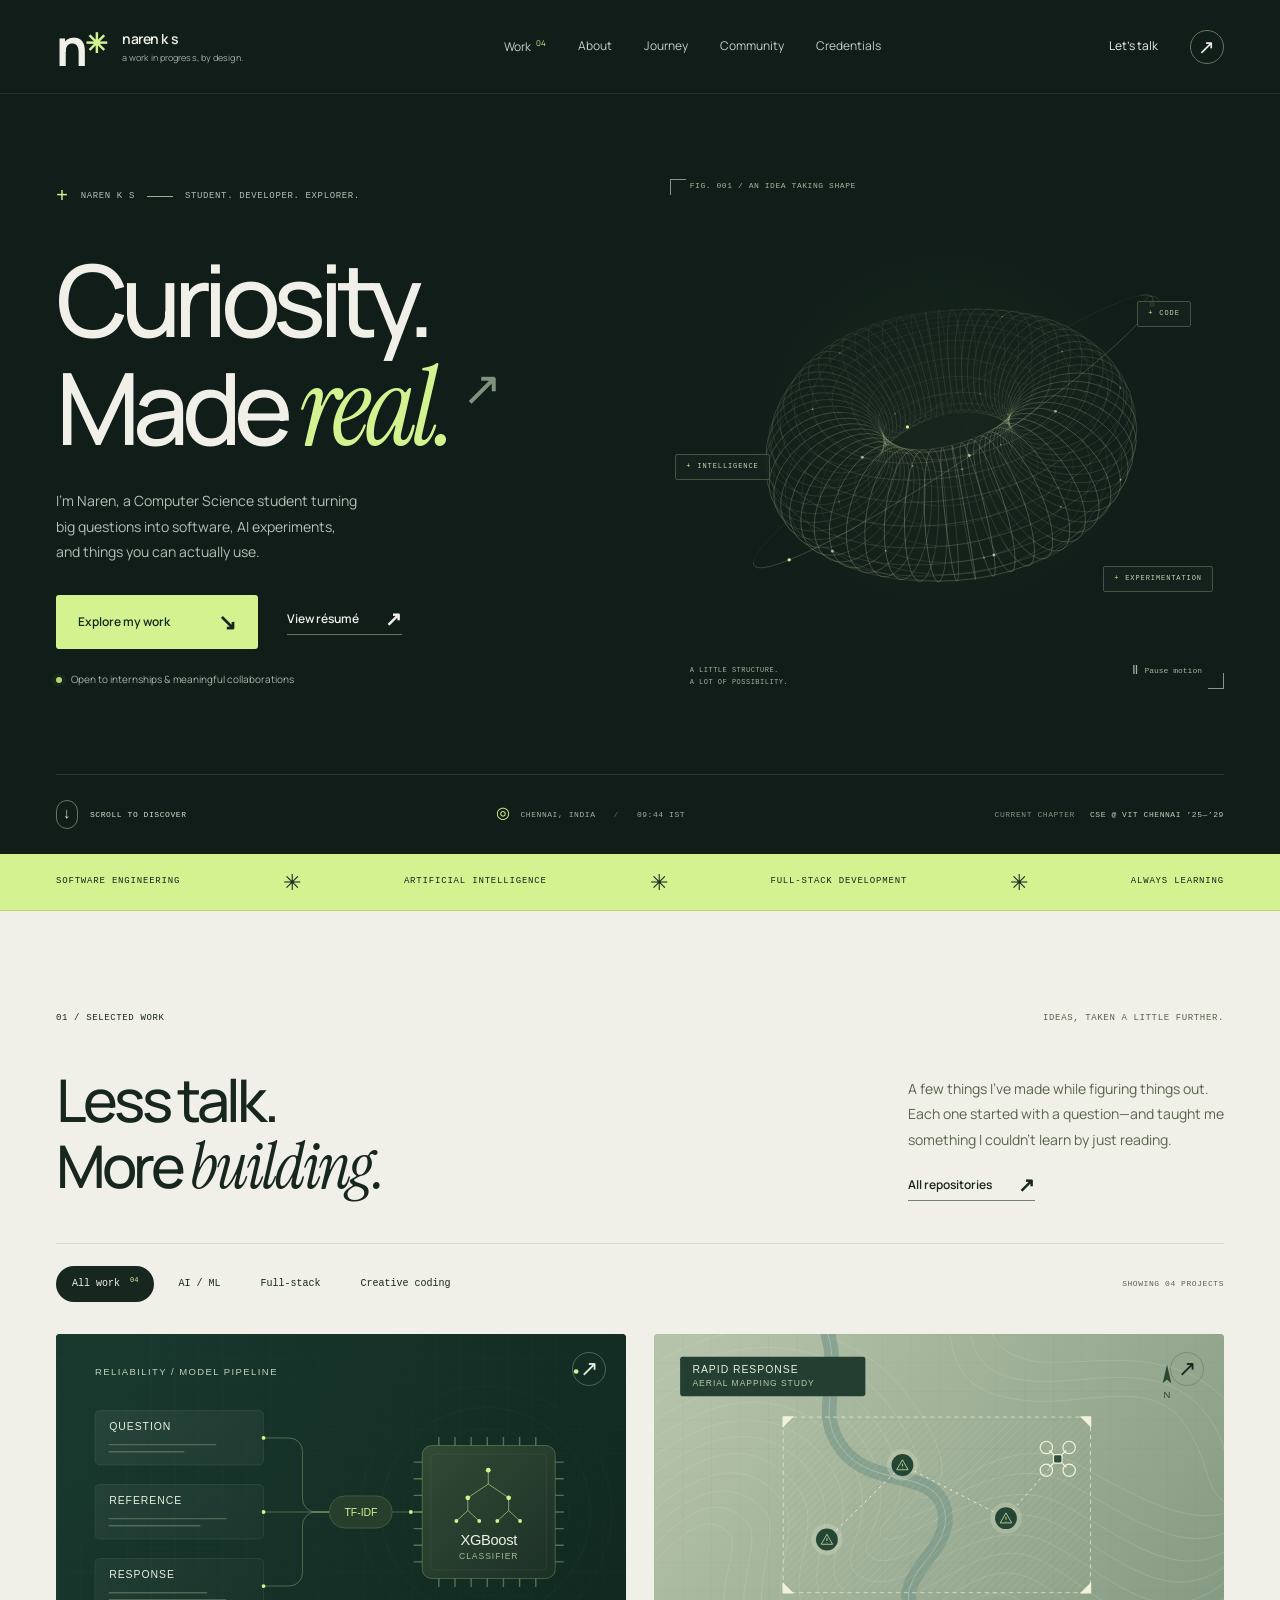
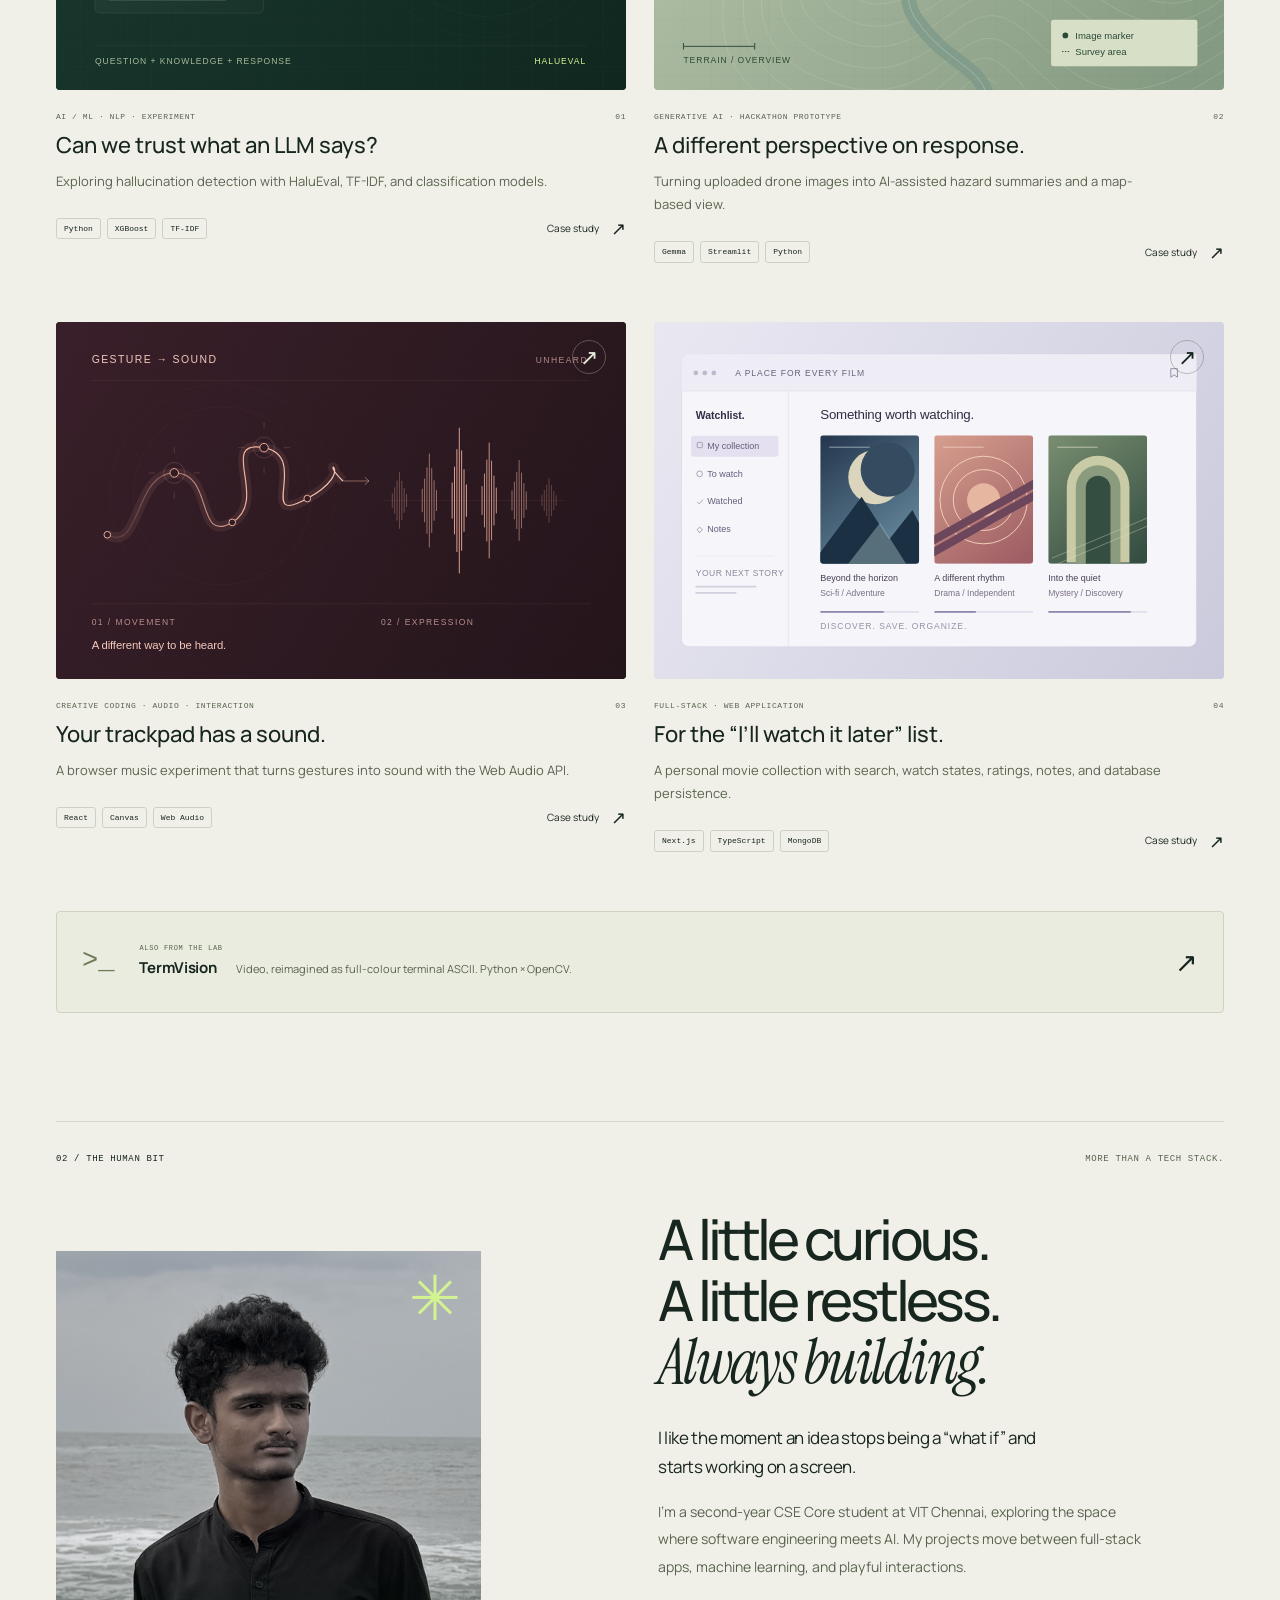
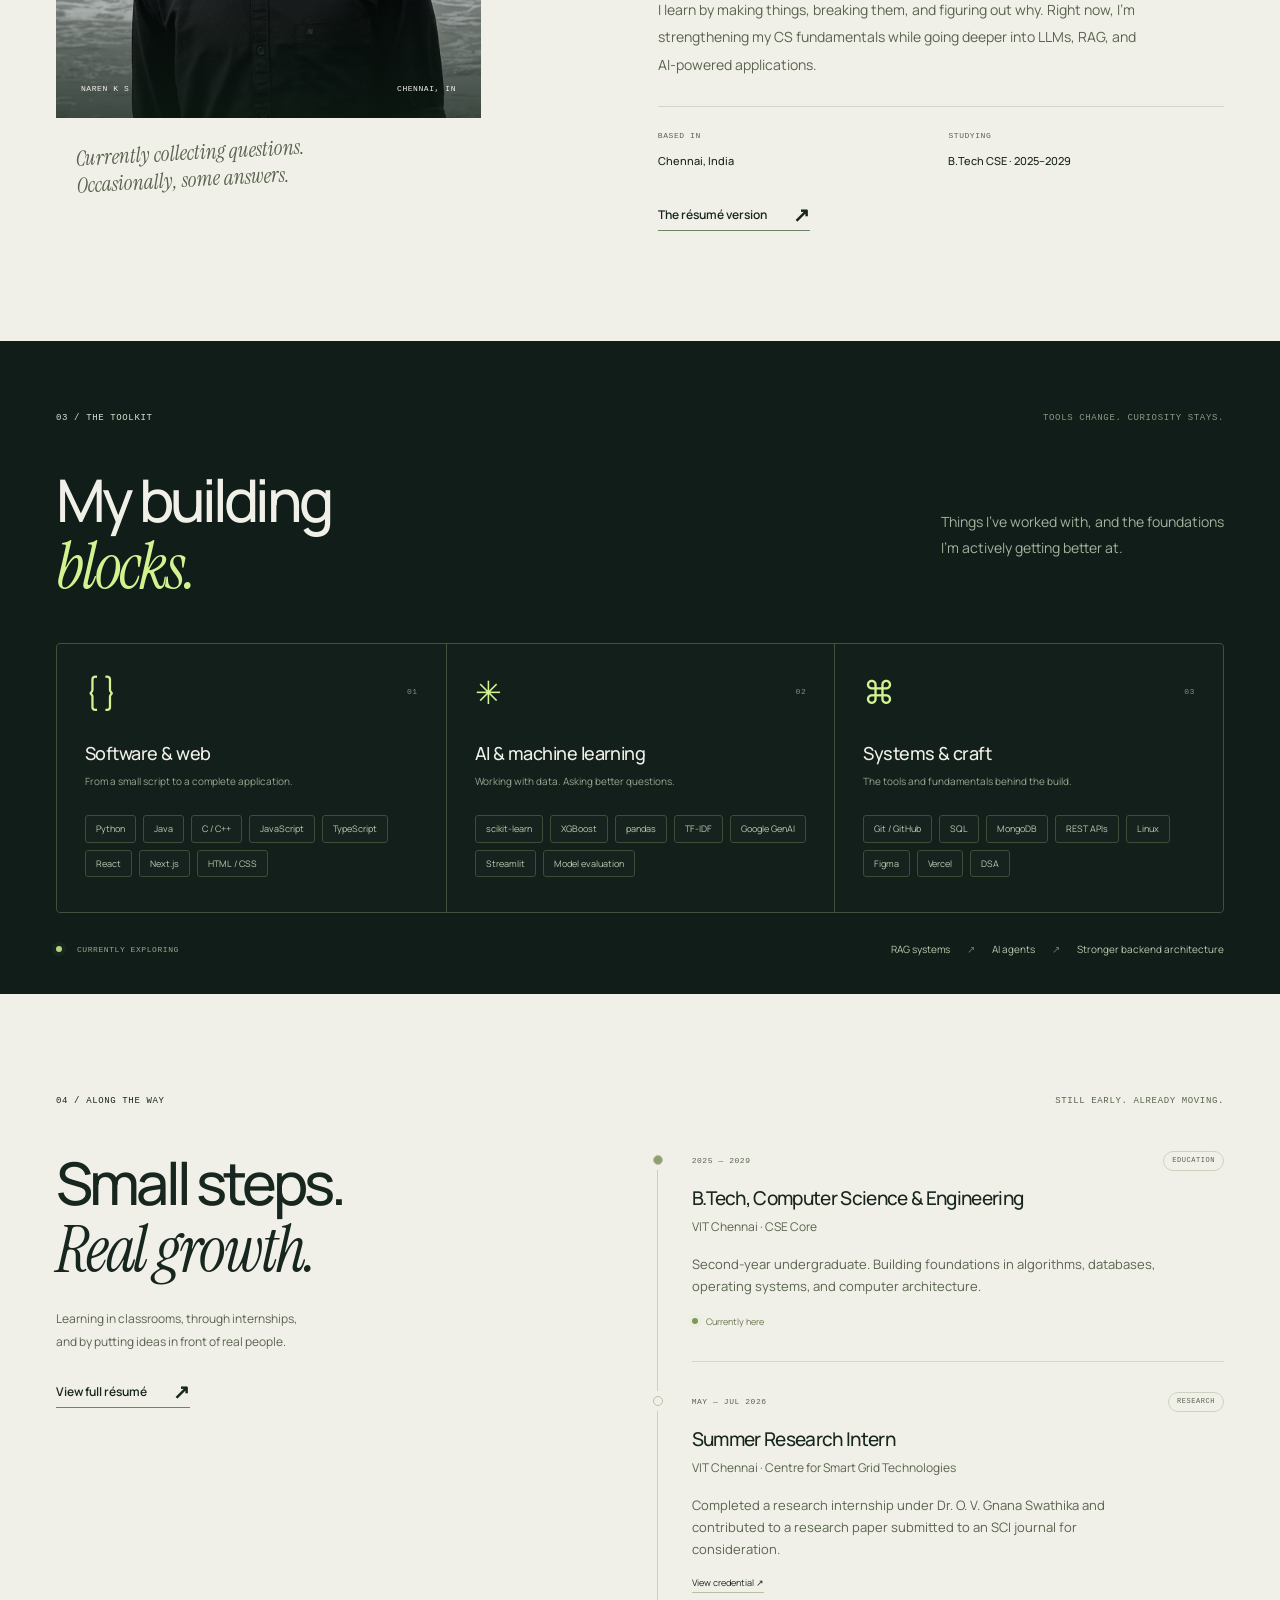
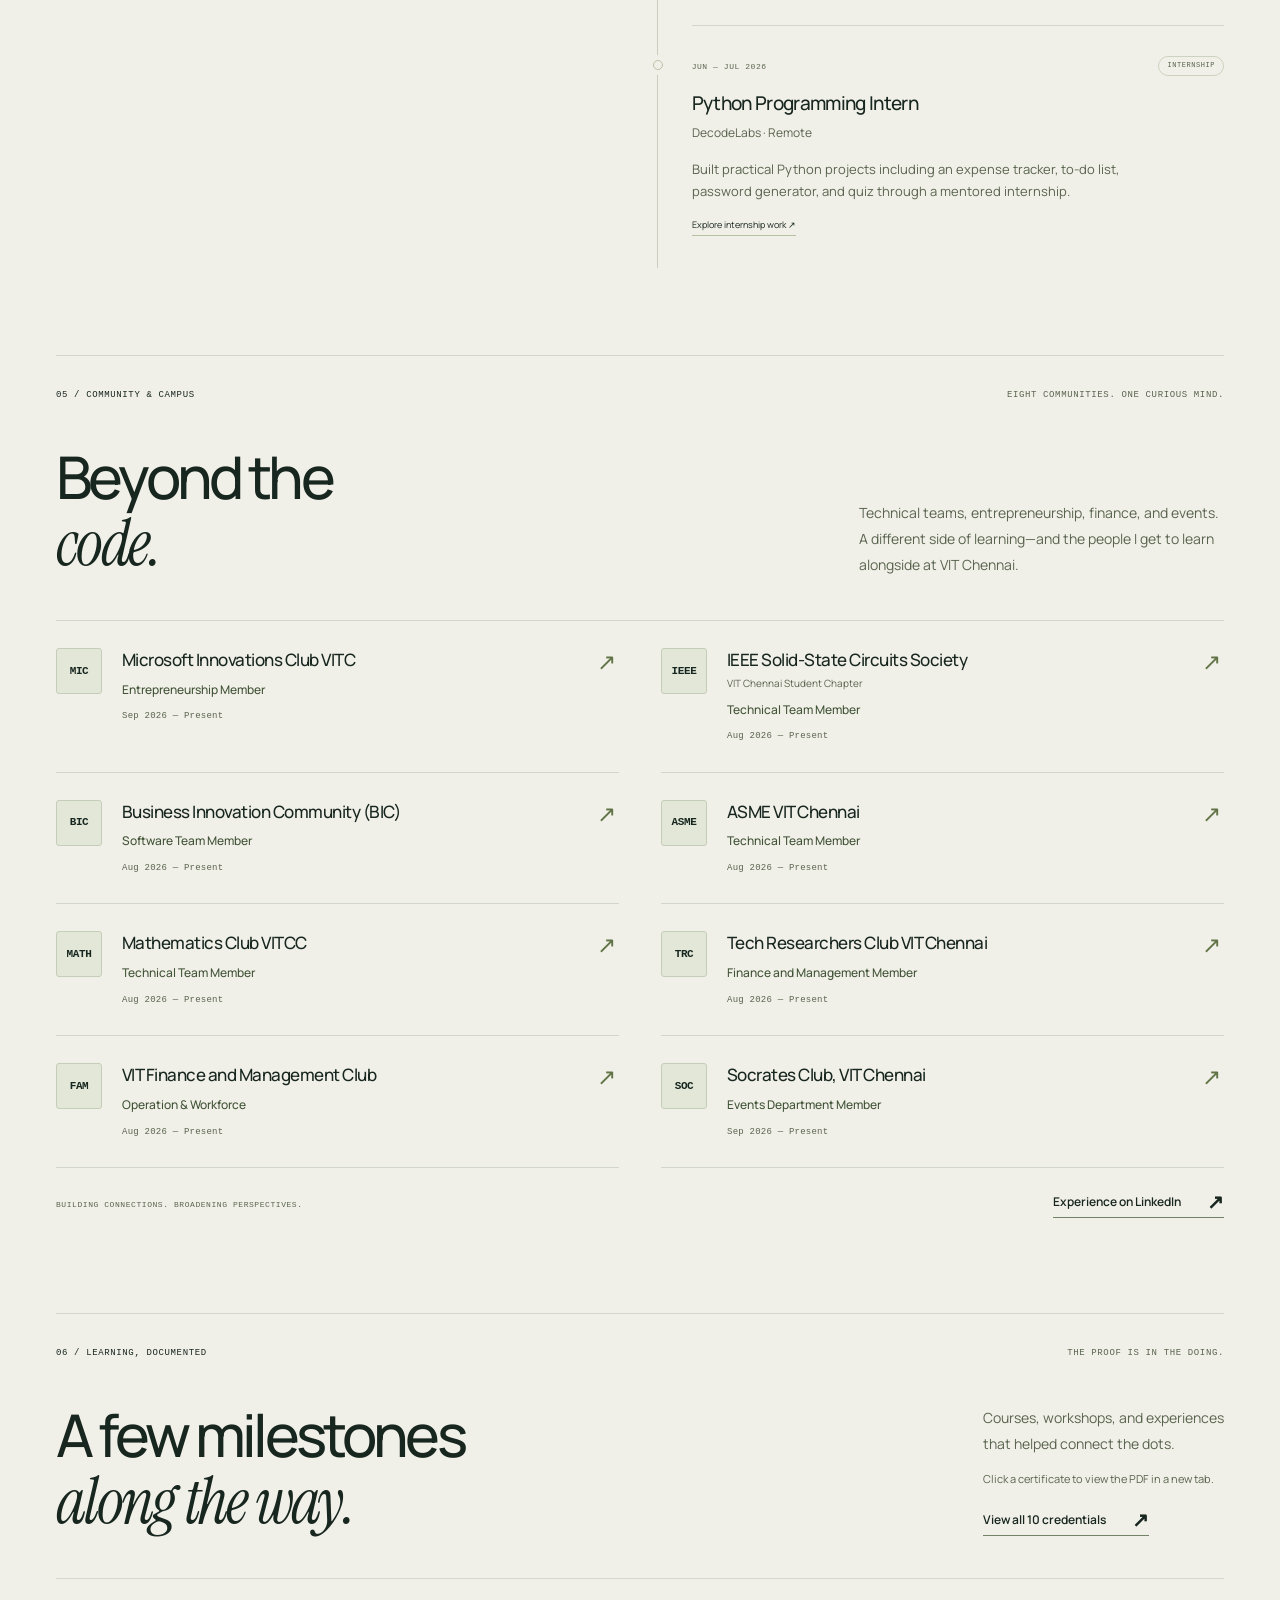
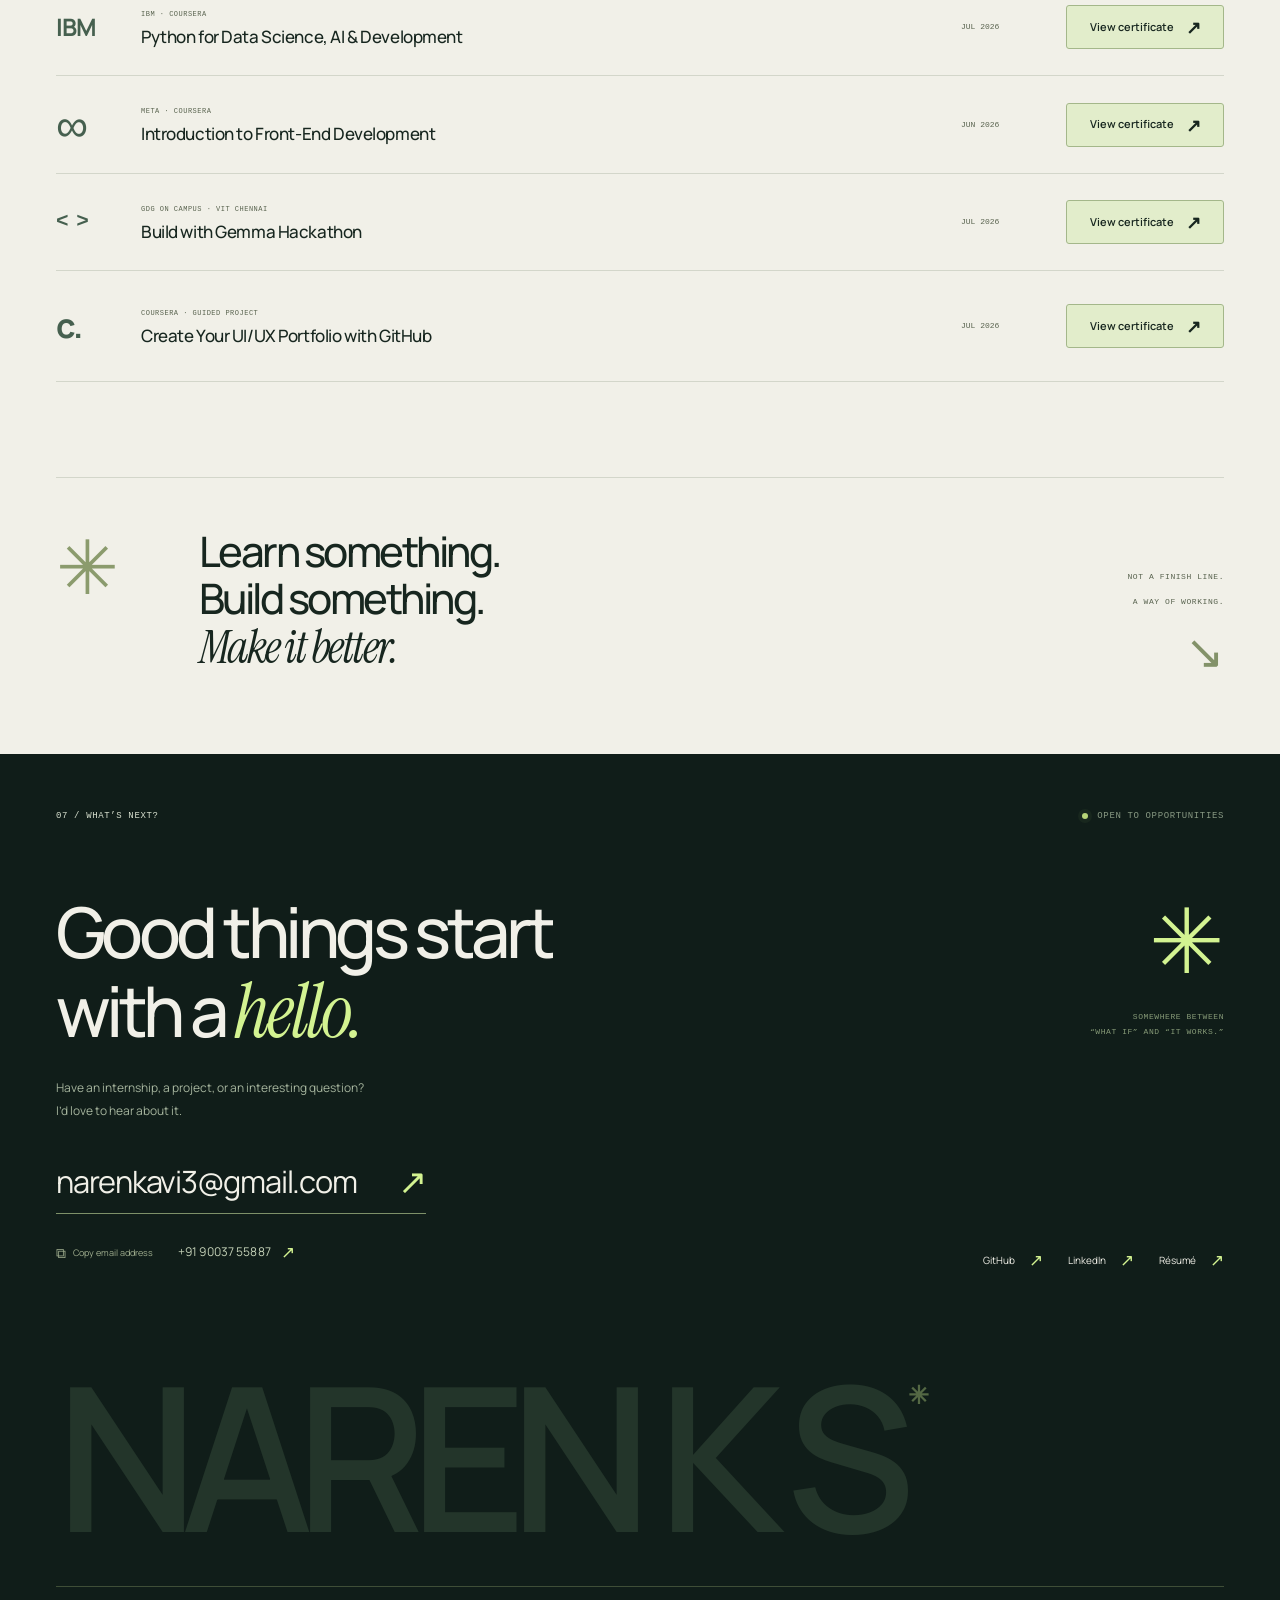
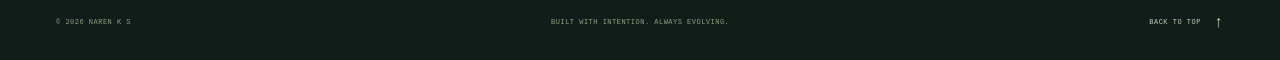
==== commit d0d925b0: "Remove Gemma hackathon entry from journey" ====
--- a/index.html
+++ b/index.html
@@ -83,7 +83,7 @@
 
     <section class="toolkit-section section-dark" aria-labelledby="toolkit-title"><div class="wrap"><div class="section-kicker"><span>03 / THE TOOLKIT</span><span>TOOLS CHANGE. CURIOSITY STAYS.</span></div><div class="section-heading"><h2 id="toolkit-title">My building<br><em>blocks.</em></h2><p class="section-intro">Things I’ve worked with, and the foundations<br class="desktop-break"> I’m actively getting better at.</p></div><div class="toolkit-grid"><div class="toolkit-card"><div class="toolkit-top"><span class="tool-icon" aria-hidden="true">{ }</span><span class="mono">01</span></div><h3>Software & web</h3><p>From a small script to a complete application.</p><div class="tool-tags"><span>Python</span><span>Java</span><span>C / C++</span><span>JavaScript</span><span>TypeScript</span><span>React</span><span>Next.js</span><span>HTML / CSS</span></div></div><div class="toolkit-card"><div class="toolkit-top"><span class="tool-icon" aria-hidden="true">✳</span><span class="mono">02</span></div><h3>AI & machine learning</h3><p>Working with data. Asking better questions.</p><div class="tool-tags"><span>scikit-learn</span><span>XGBoost</span><span>pandas</span><span>TF-IDF</span><span>Google GenAI</span><span>Streamlit</span><span>Model evaluation</span></div></div><div class="toolkit-card"><div class="toolkit-top"><span class="tool-icon" aria-hidden="true">⌘</span><span class="mono">03</span></div><h3>Systems & craft</h3><p>The tools and fundamentals behind the build.</p><div class="tool-tags"><span>Git / GitHub</span><span>SQL</span><span>MongoDB</span><span>REST APIs</span><span>Linux</span><span>Figma</span><span>Vercel</span><span>DSA</span></div></div></div><div class="learning-line"><span class="status-dot"></span><span class="mono">CURRENTLY EXPLORING</span><p>RAG systems <span>↗</span> AI agents <span>↗</span> Stronger backend architecture</p></div></div></section>
 
-    <section id="journey" class="journey-section section-cream" aria-labelledby="journey-title"><div class="wrap"><div class="section-kicker"><span>04 / ALONG THE WAY</span><span>STILL EARLY. ALREADY MOVING.</span></div><div class="journey-grid"><div class="journey-intro"><h2 id="journey-title">Small steps.<br><em>Real growth.</em></h2><p>Learning in classrooms, through internships,<br class="desktop-break"> and by putting ideas in front of real people.</p><a class="text-link" href="resume.html">View full résumé <span aria-hidden="true">↗</span></a></div><div class="timeline"><article class="timeline-item"><div class="timeline-meta"><span>2025 — 2029</span><span class="timeline-type">EDUCATION</span></div><h3>B.Tech, Computer Science & Engineering</h3><p class="timeline-company">VIT Chennai · CSE Core</p><p>Second-year undergraduate. Building foundations in algorithms, databases, operating systems, and computer architecture.</p><span class="timeline-current"><span class="status-dot"></span> Currently here</span></article><article class="timeline-item"><div class="timeline-meta"><span>MAY — JUL 2026</span><span class="timeline-type">RESEARCH</span></div><h3>Summer Research Intern</h3><p class="timeline-company">VIT Chennai · Centre for Smart Grid Technologies</p><p>Completed a research internship under Dr. O. V. Gnana Swathika and contributed to a research paper submitted to an SCI journal for consideration.</p><a class="small-link" href="assets/certificates/summer-research-internship.pdf" target="_blank" rel="noopener noreferrer">View credential ↗</a></article><article class="timeline-item"><div class="timeline-meta"><span>JUN — JUL 2026</span><span class="timeline-type">INTERNSHIP</span></div><h3>Python Programming Intern</h3><p class="timeline-company">DecodeLabs · Remote</p><p>Built practical Python projects including an expense tracker, to-do list, password generator, and quiz through a mentored internship.</p><a class="small-link" href="https://github.com/naren214/Decodelabs_Projects" target="_blank" rel="noopener noreferrer">Explore internship work ↗</a></article><article class="timeline-item"><div class="timeline-meta"><span>JUL 2026</span><span class="timeline-type">BUILDING TOGETHER</span></div><h3>Build with Gemma Hackathon</h3><p class="timeline-company">GDG On Campus · VIT Chennai</p><p>Built Rapid Response Drone Mapper, exploring multimodal AI through a working hackathon prototype.</p><a class="small-link" href="assets/certificates/build-with-gemma-hackathon.pdf" target="_blank" rel="noopener noreferrer">Participation credential ↗</a></article></div></div></div></section>
+    <section id="journey" class="journey-section section-cream" aria-labelledby="journey-title"><div class="wrap"><div class="section-kicker"><span>04 / ALONG THE WAY</span><span>STILL EARLY. ALREADY MOVING.</span></div><div class="journey-grid"><div class="journey-intro"><h2 id="journey-title">Small steps.<br><em>Real growth.</em></h2><p>Learning in classrooms, through internships,<br class="desktop-break"> and by putting ideas in front of real people.</p><a class="text-link" href="resume.html">View full résumé <span aria-hidden="true">↗</span></a></div><div class="timeline"><article class="timeline-item"><div class="timeline-meta"><span>2025 — 2029</span><span class="timeline-type">EDUCATION</span></div><h3>B.Tech, Computer Science & Engineering</h3><p class="timeline-company">VIT Chennai · CSE Core</p><p>Second-year undergraduate. Building foundations in algorithms, databases, operating systems, and computer architecture.</p><span class="timeline-current"><span class="status-dot"></span> Currently here</span></article><article class="timeline-item"><div class="timeline-meta"><span>MAY — JUL 2026</span><span class="timeline-type">RESEARCH</span></div><h3>Summer Research Intern</h3><p class="timeline-company">VIT Chennai · Centre for Smart Grid Technologies</p><p>Completed a research internship under Dr. O. V. Gnana Swathika and contributed to a research paper submitted to an SCI journal for consideration.</p><a class="small-link" href="assets/certificates/summer-research-internship.pdf" target="_blank" rel="noopener noreferrer">View credential ↗</a></article><article class="timeline-item"><div class="timeline-meta"><span>JUN — JUL 2026</span><span class="timeline-type">INTERNSHIP</span></div><h3>Python Programming Intern</h3><p class="timeline-company">DecodeLabs · Remote</p><p>Built practical Python projects including an expense tracker, to-do list, password generator, and quiz through a mentored internship.</p><a class="small-link" href="https://github.com/naren214/Decodelabs_Projects" target="_blank" rel="noopener noreferrer">Explore internship work ↗</a></article></div></div></div></section>
 
     <section id="community" class="community-section section-cream" aria-labelledby="community-title">
       <div class="wrap">
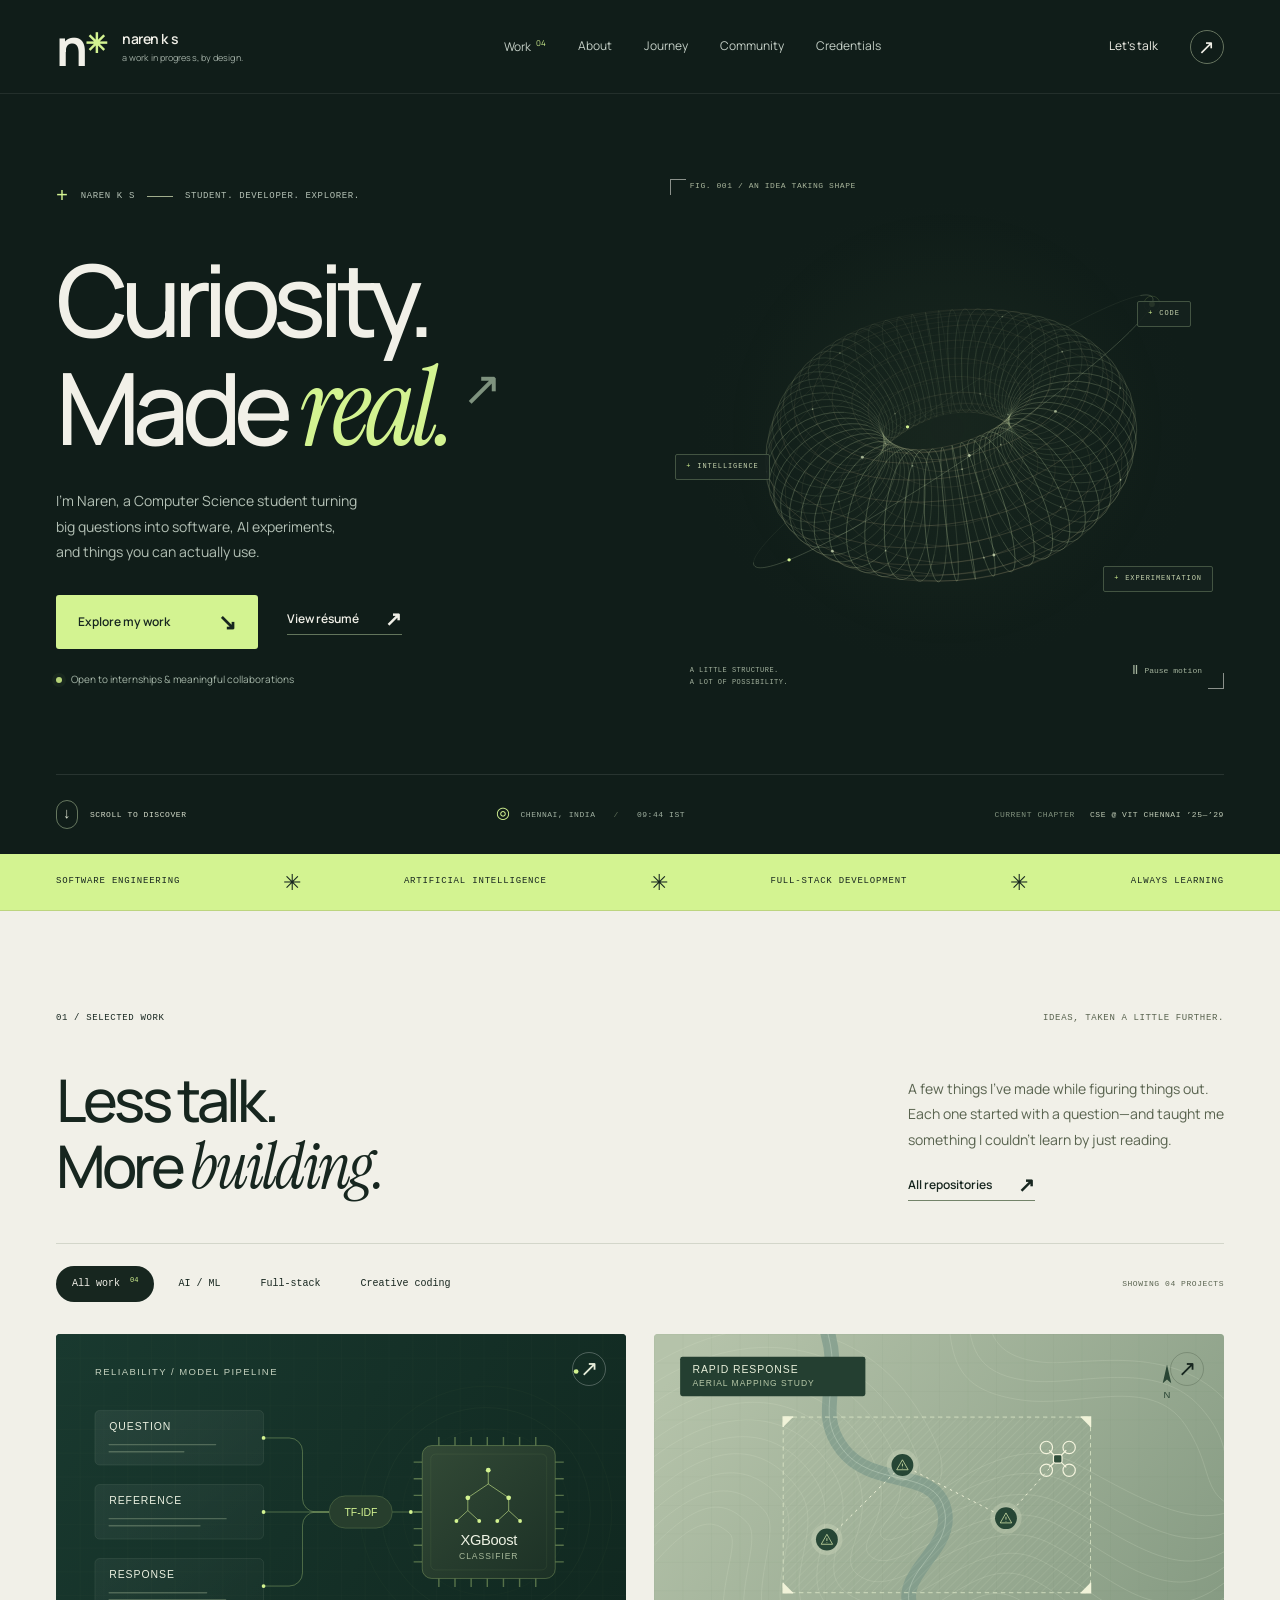
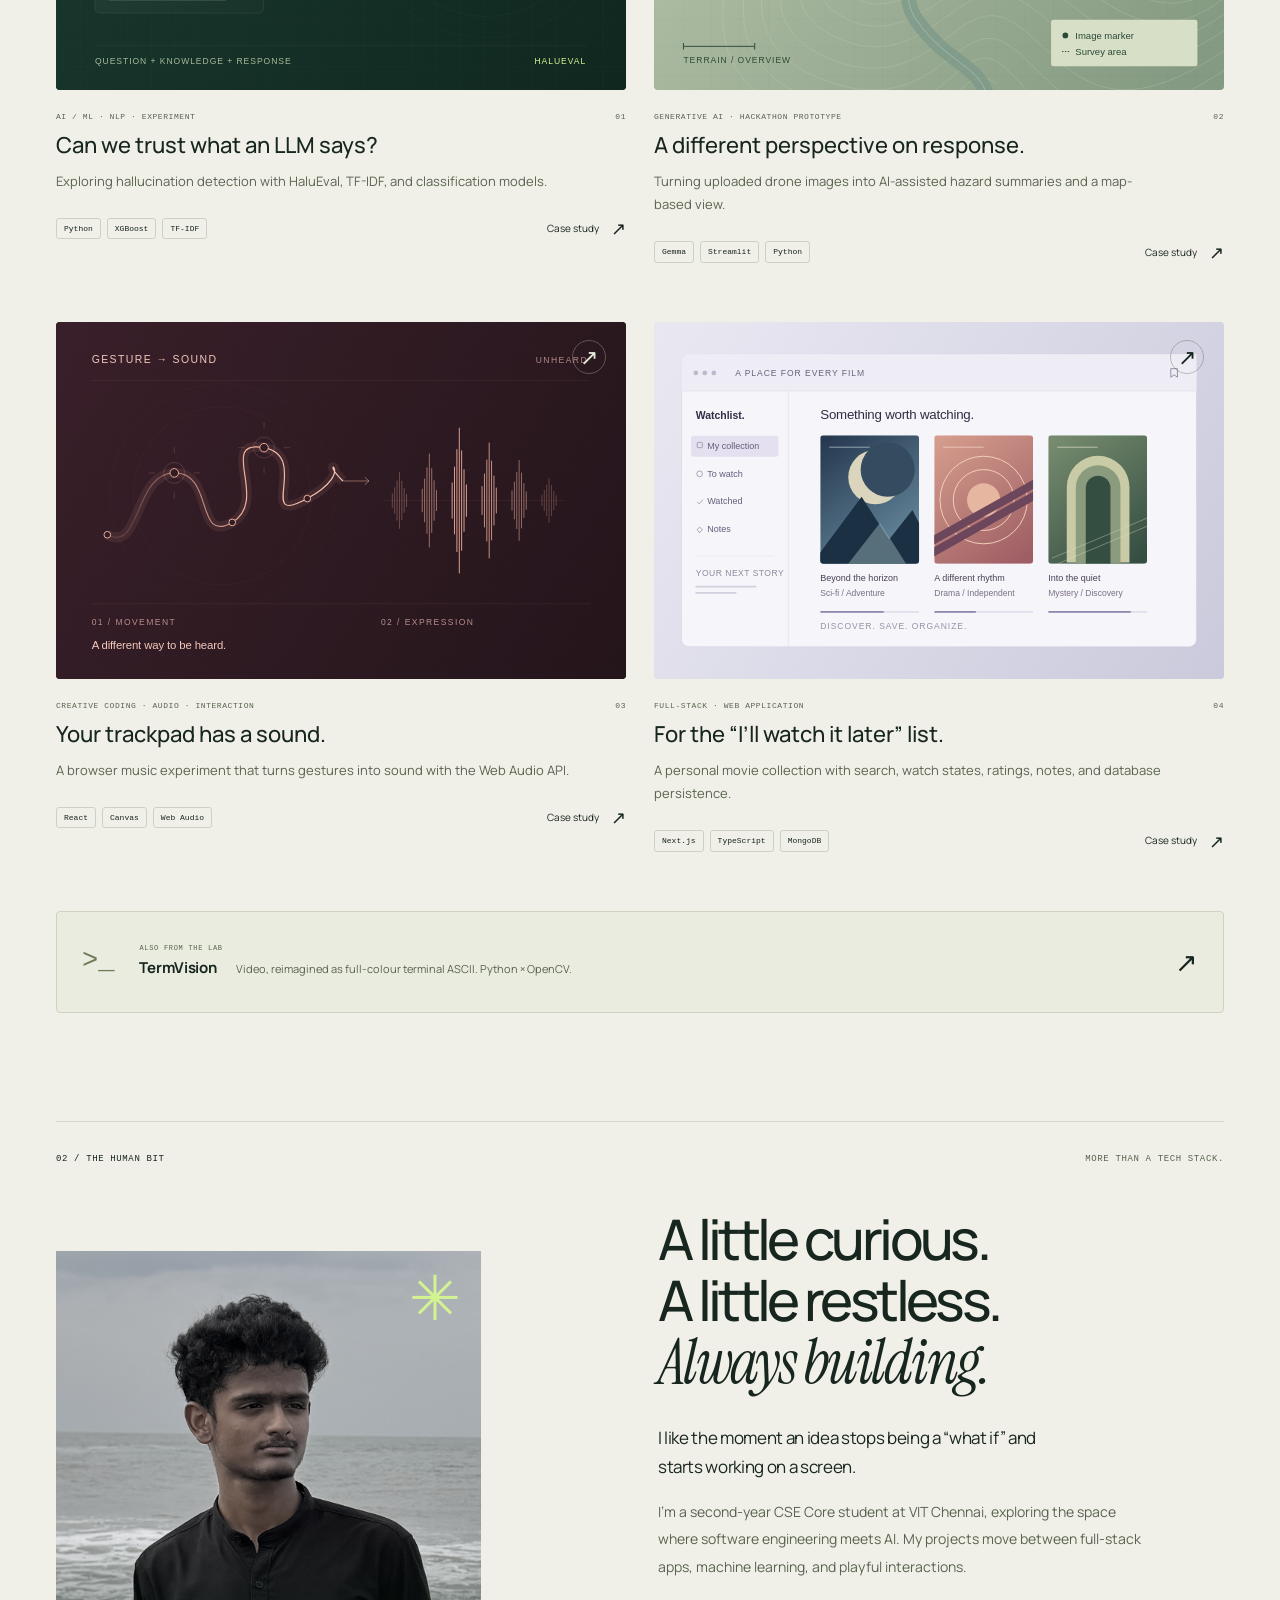
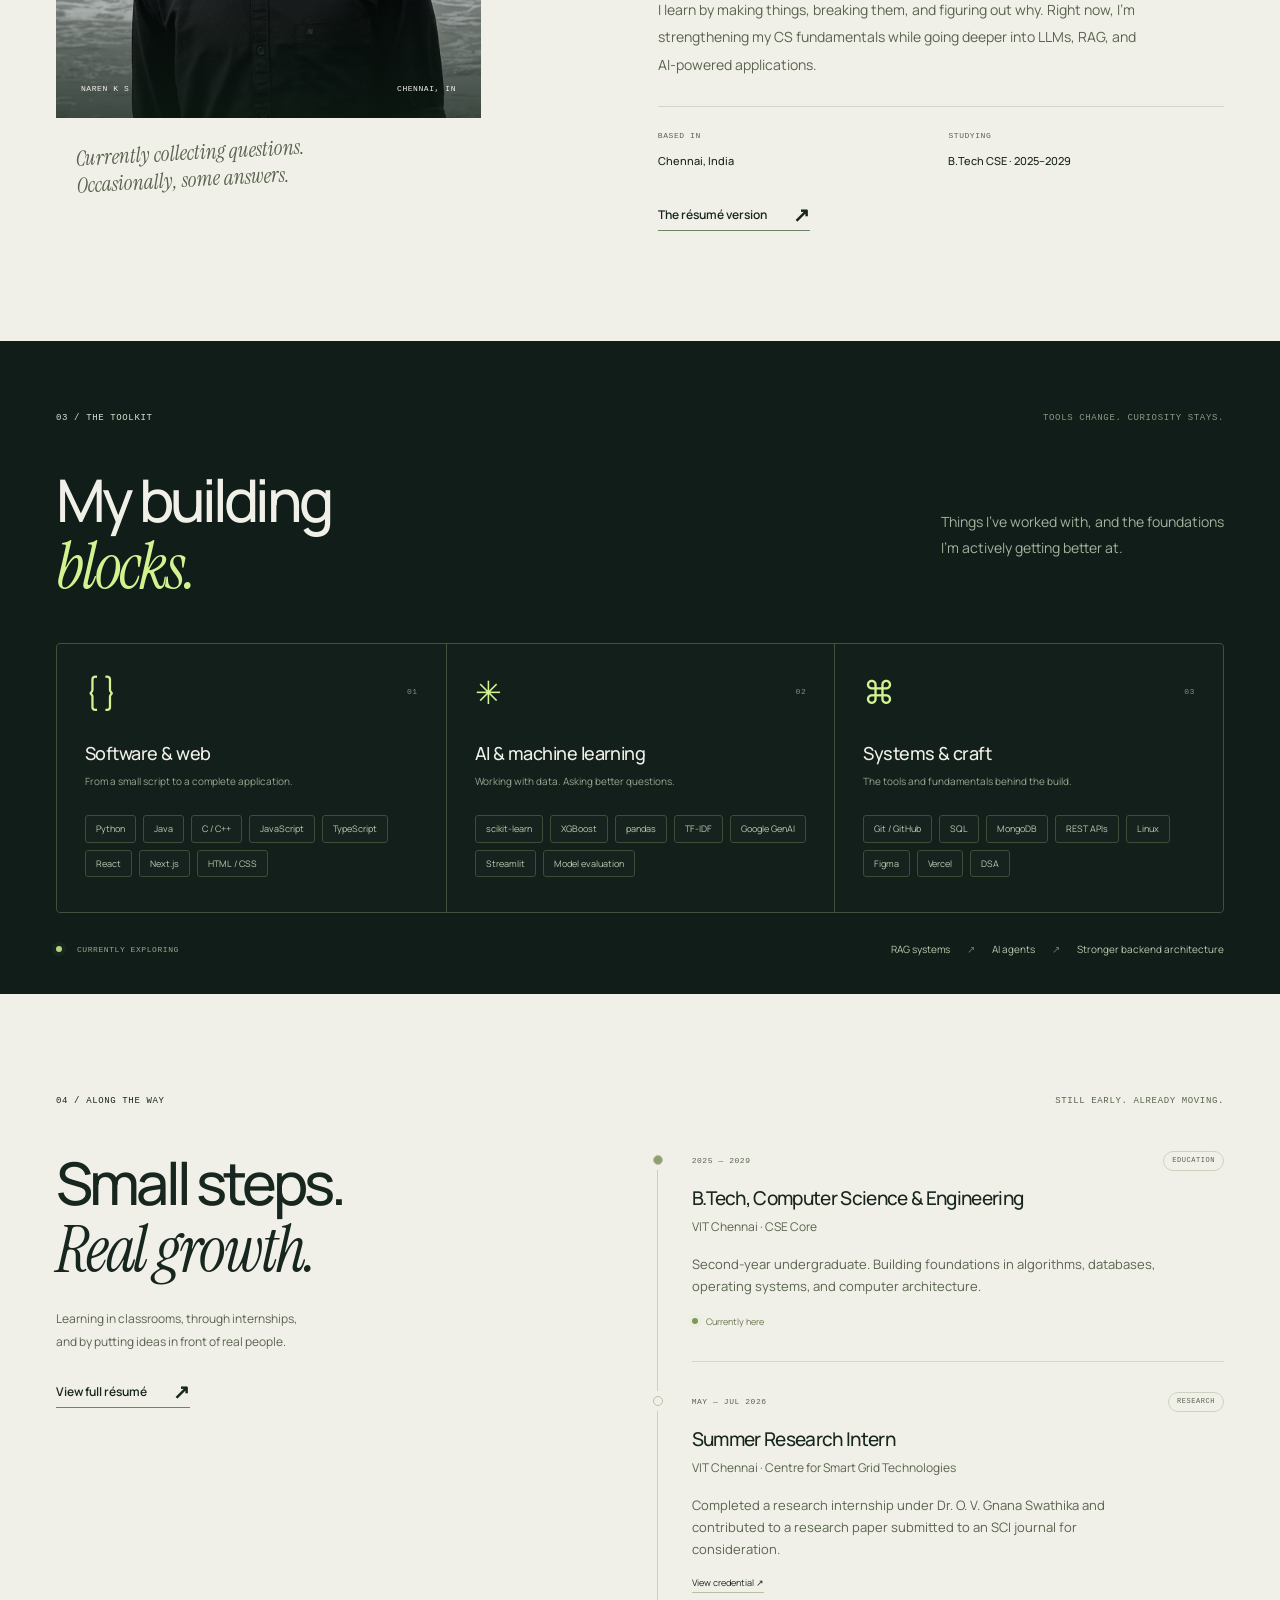
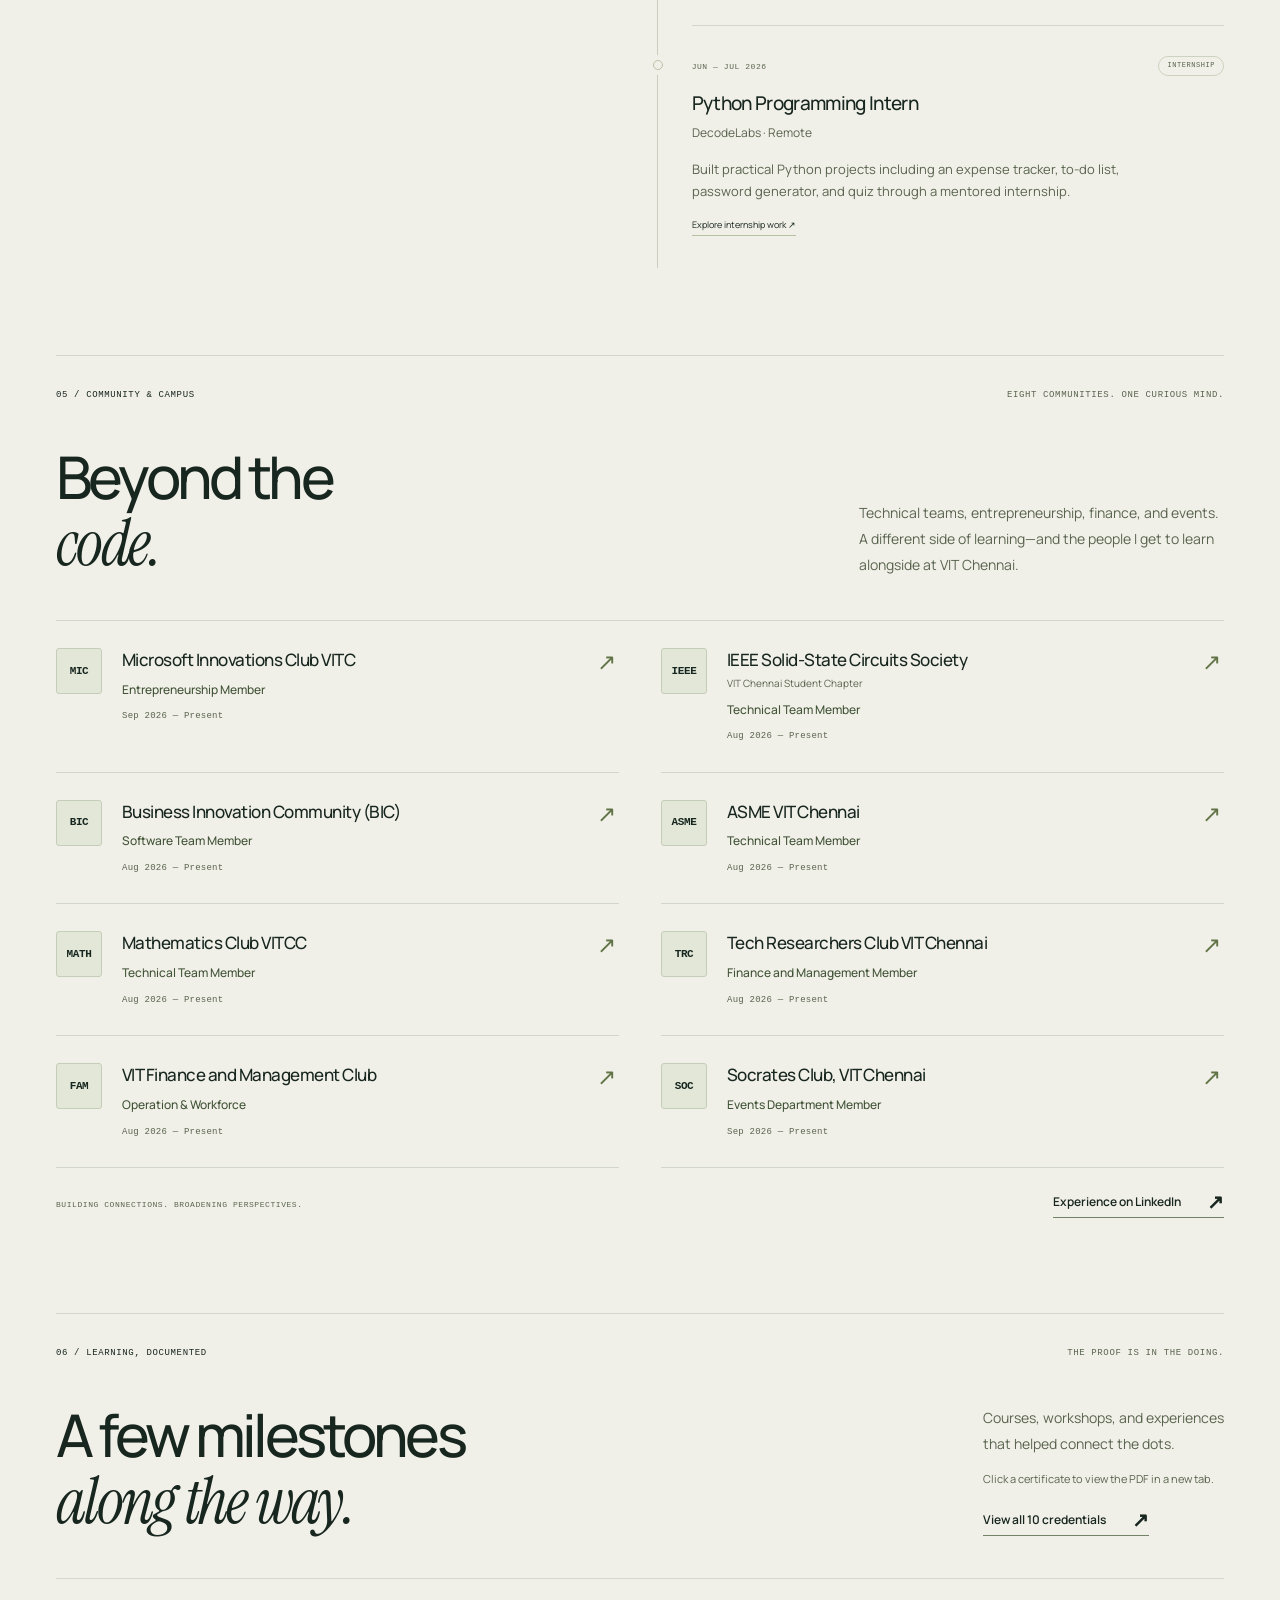
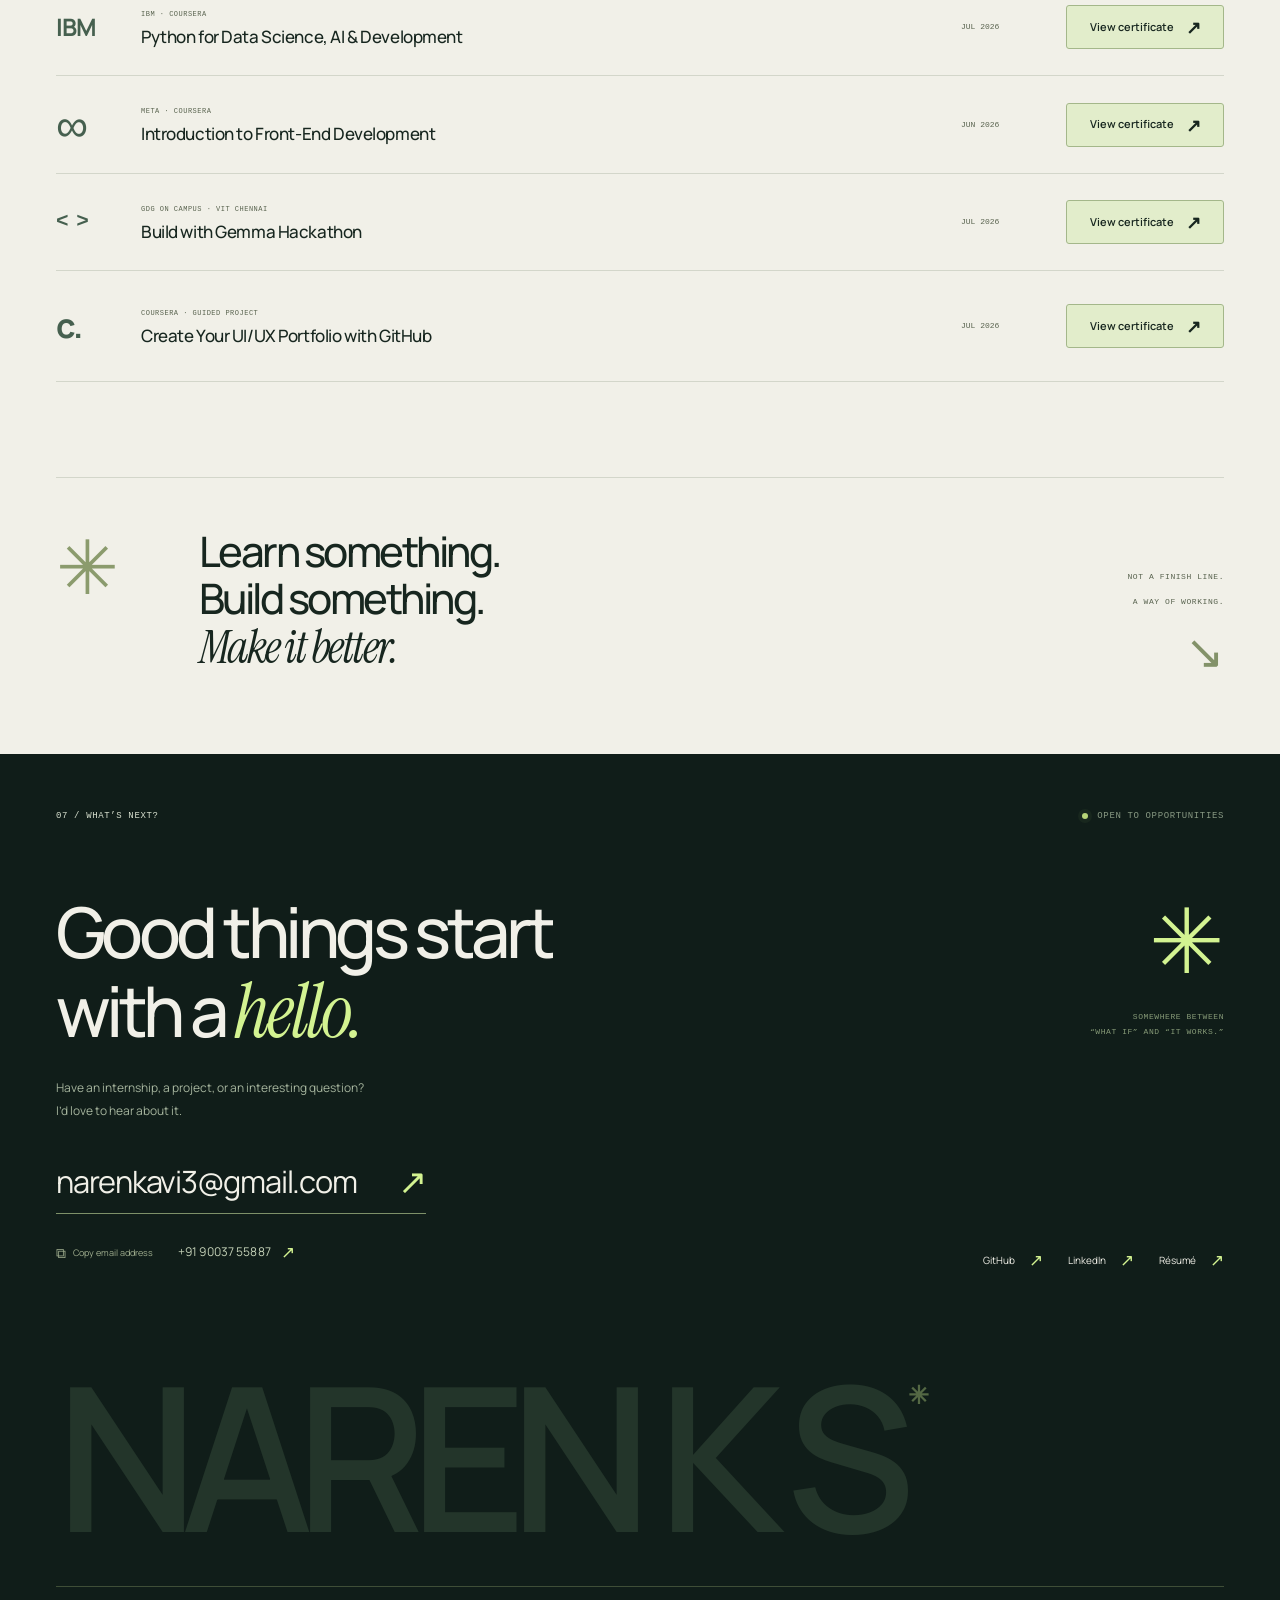
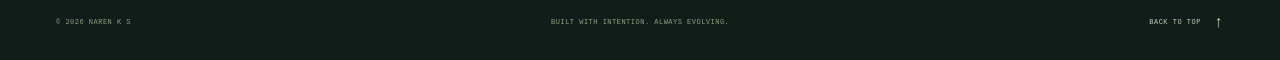
==== commit c1789822: "Fix project navigation and Drone Mapper case study" ====
--- a/index.html
+++ b/index.html
@@ -55,7 +55,7 @@
     <section id="work" class="work-section section-cream" aria-labelledby="work-title">
       <div class="wrap">
         <div class="section-kicker"><span>01 / SELECTED WORK</span><span>IDEAS, TAKEN A LITTLE FURTHER.</span></div>
-        <div class="section-heading work-heading"><h2 id="work-title">Less talk.<br>More <em>building.</em></h2><div class="section-intro"><p>A few things I’ve made while figuring things out.<br>Each one started with a question—and taught me<br class="desktop-break"> something I couldn’t learn by just reading.</p><a class="text-link" href="https://github.com/naren214" target="_blank" rel="noopener noreferrer">All repositories <span aria-hidden="true">↗</span></a></div></div>
+        <div class="section-heading work-heading"><h2 id="work-title">Less talk.<br>More <em>building.</em></h2><div class="section-intro"><p>A few things I’ve made while figuring things out.<br>Each one started with a question—and taught me<br class="desktop-break"> something I couldn’t learn by just reading.</p><a class="text-link" href="https://github.com/naren214?tab=repositories" target="_blank" rel="noopener noreferrer">All repositories <span aria-hidden="true">↗</span></a></div></div>
         <div class="work-toolbar"><div class="project-filters" role="group" aria-label="Filter projects"><button class="filter-button active" data-filter="all" aria-pressed="true">All work <sup>04</sup></button><button class="filter-button" data-filter="ai" aria-pressed="false">AI / ML</button><button class="filter-button" data-filter="web" aria-pressed="false">Full-stack</button><button class="filter-button" data-filter="creative" aria-pressed="false">Creative coding</button></div><span class="project-count mono" role="status" aria-live="polite">SHOWING 04 PROJECTS</span></div>
         <div class="project-grid">
           <article class="project-card" data-category="ai">
